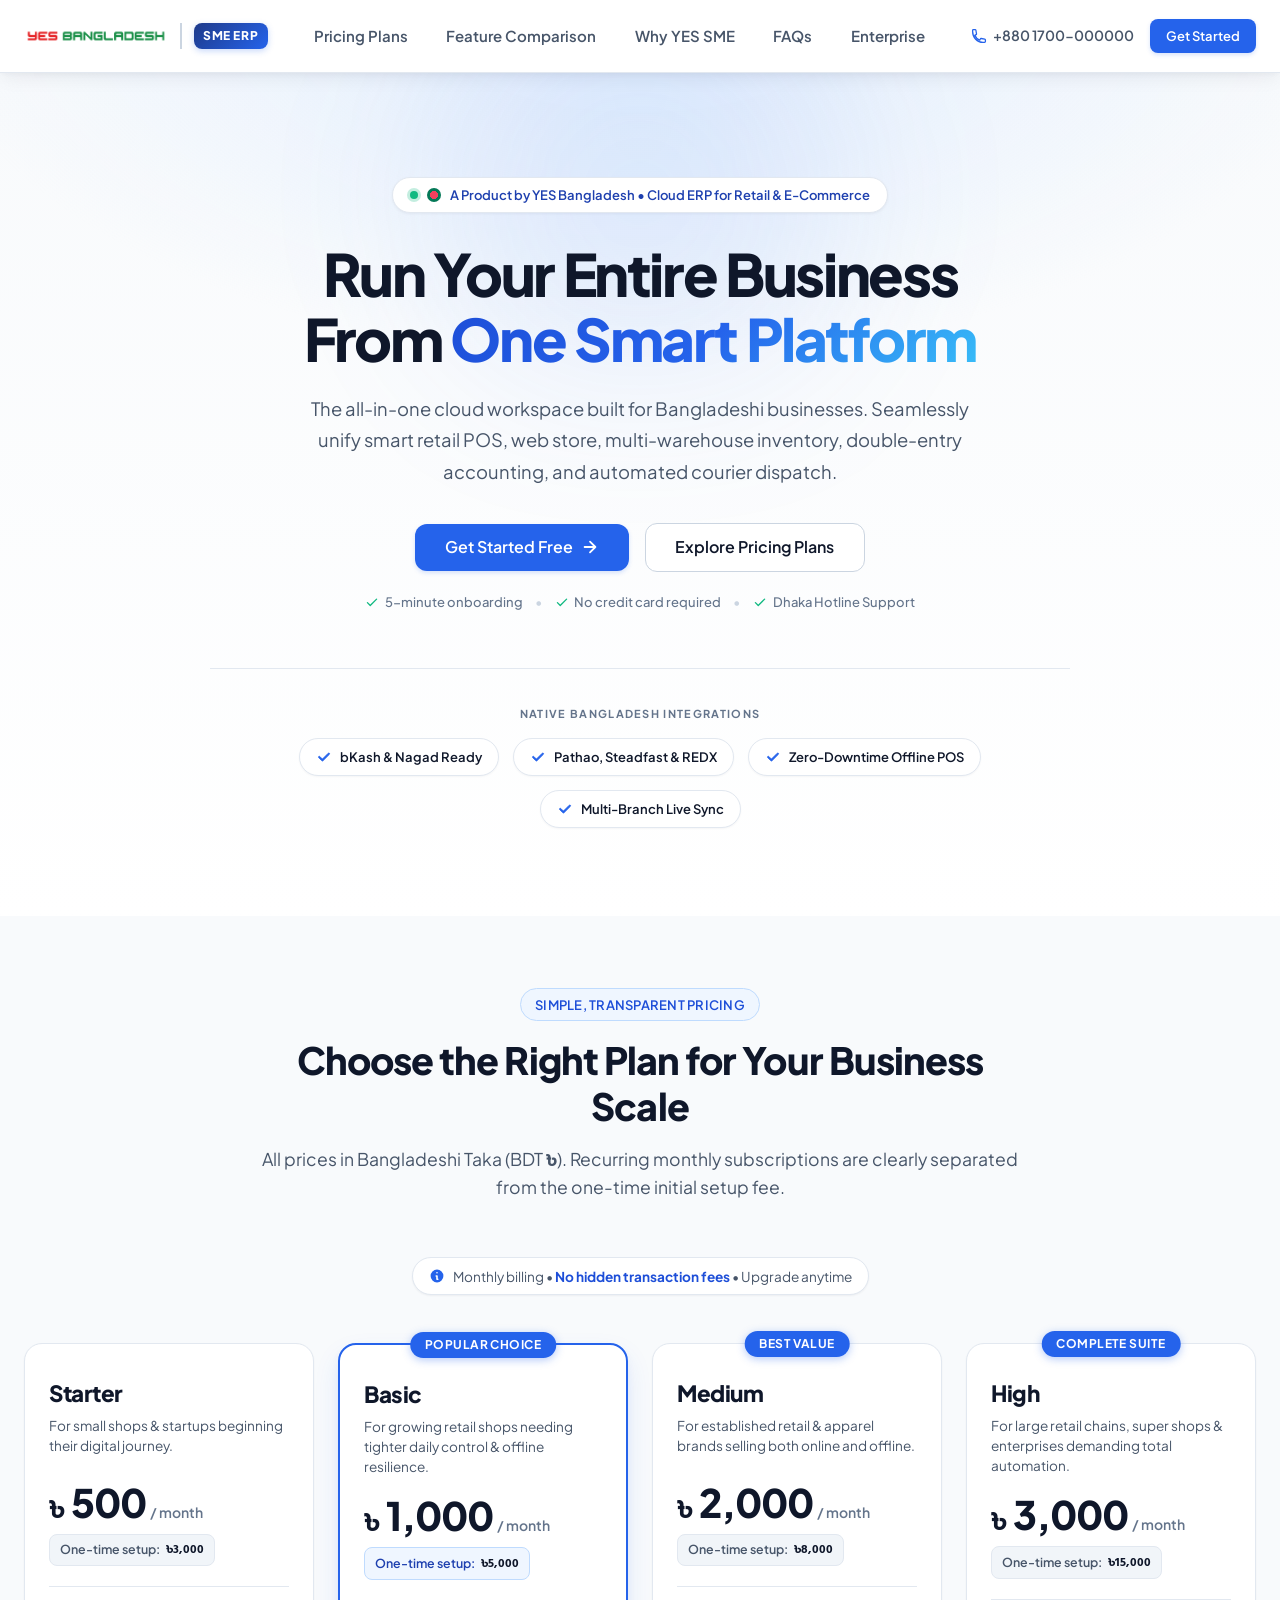
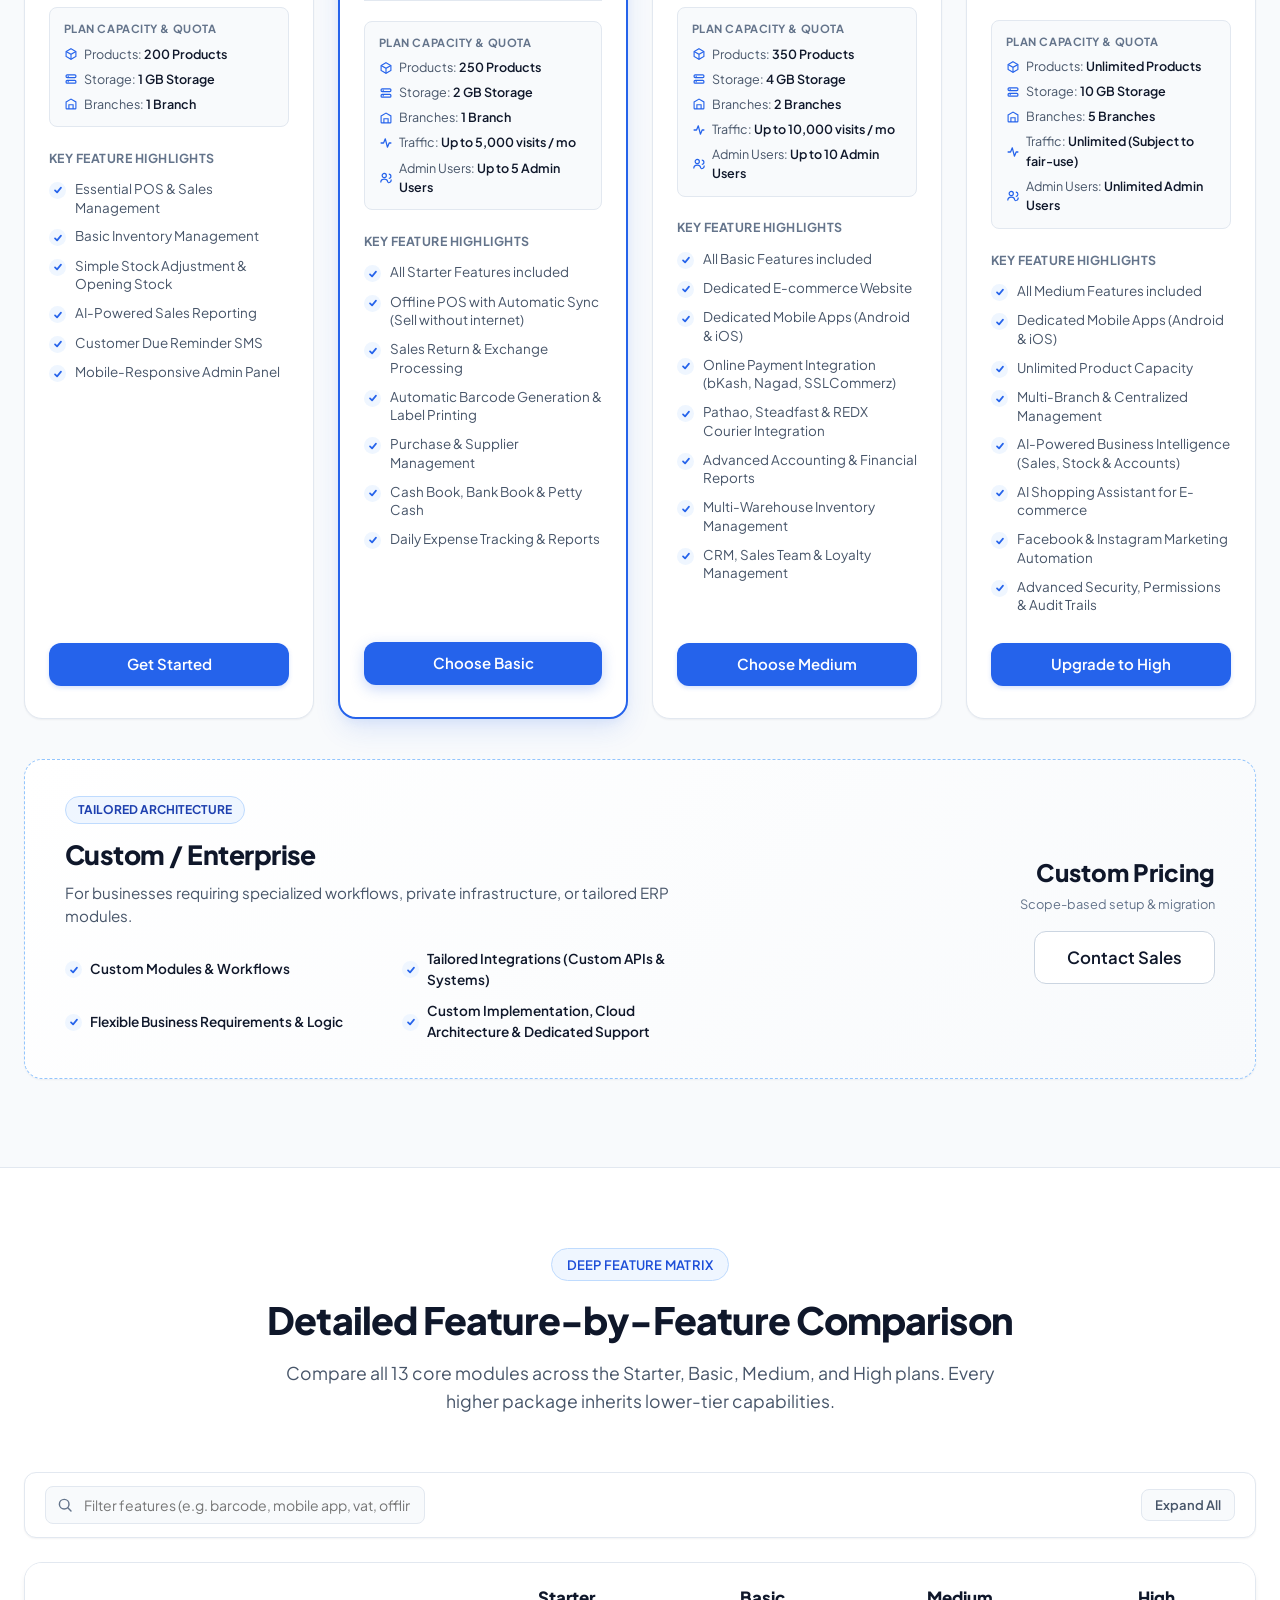
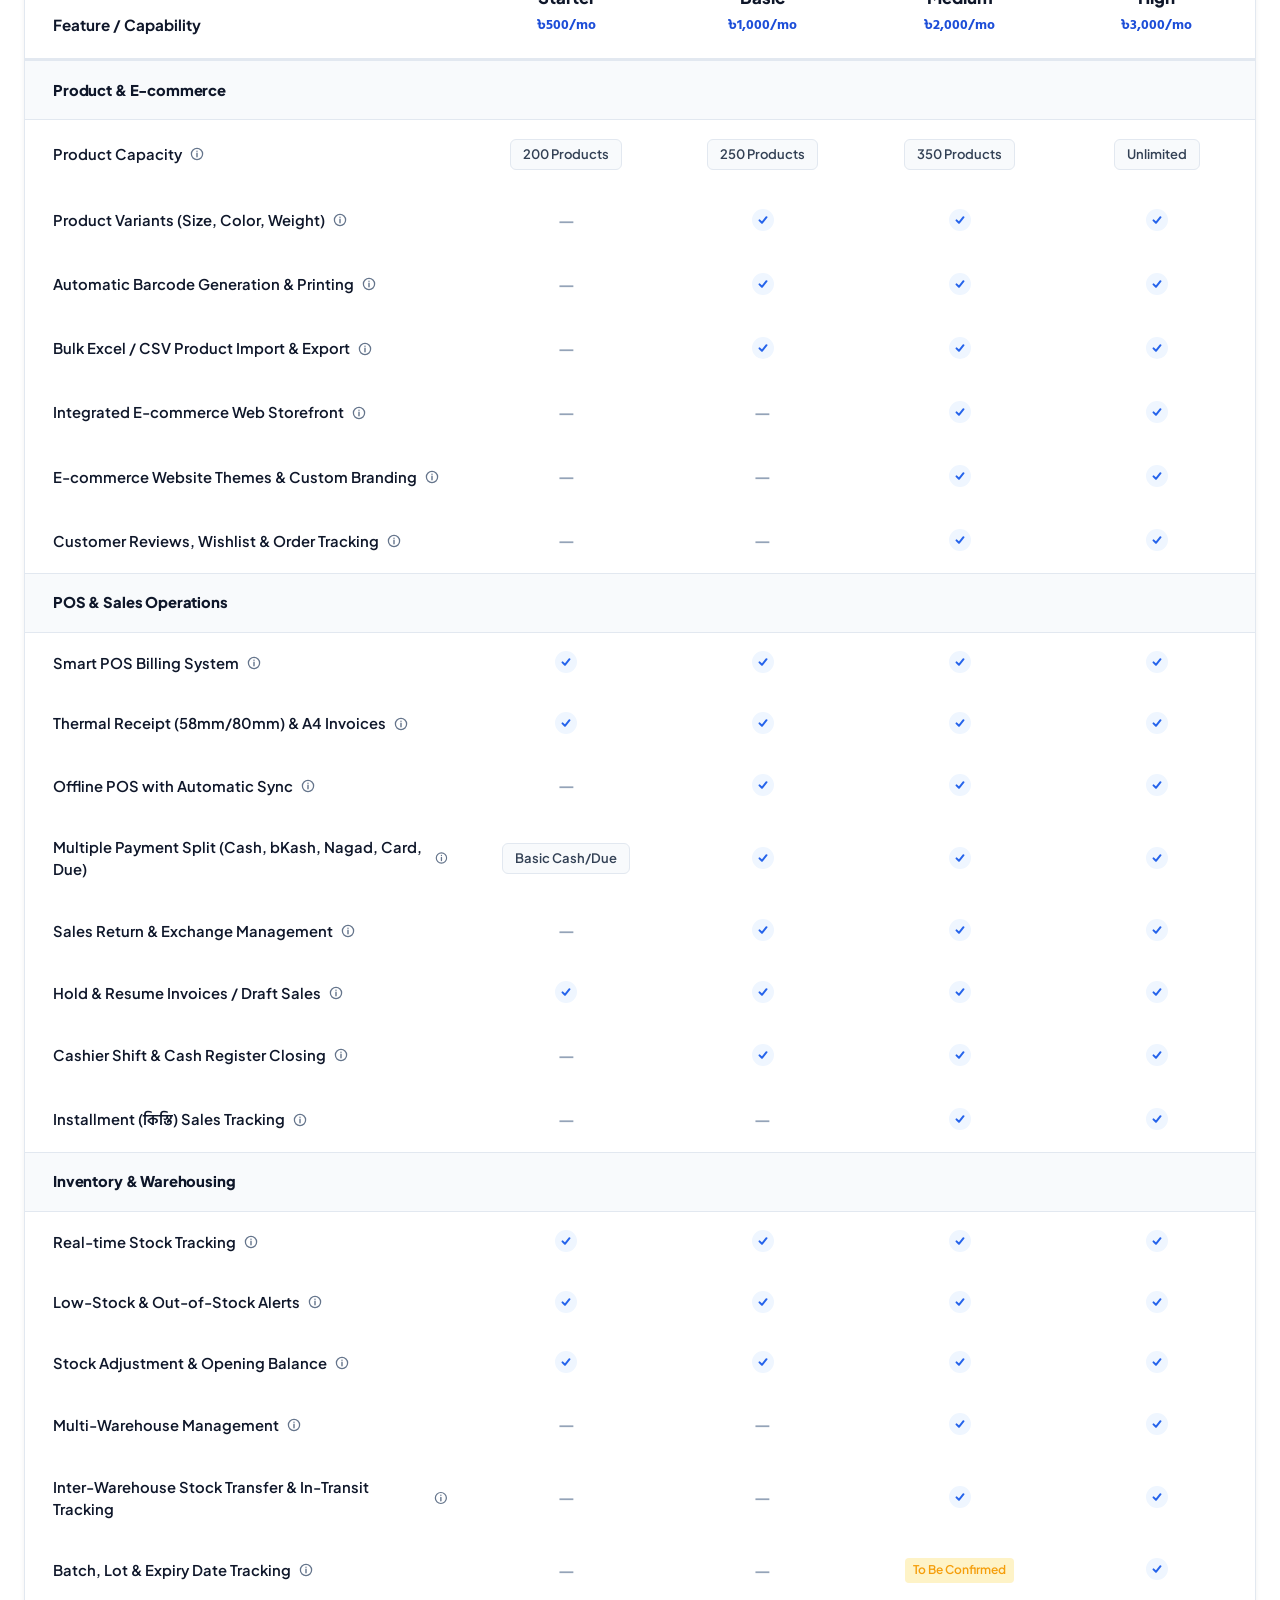
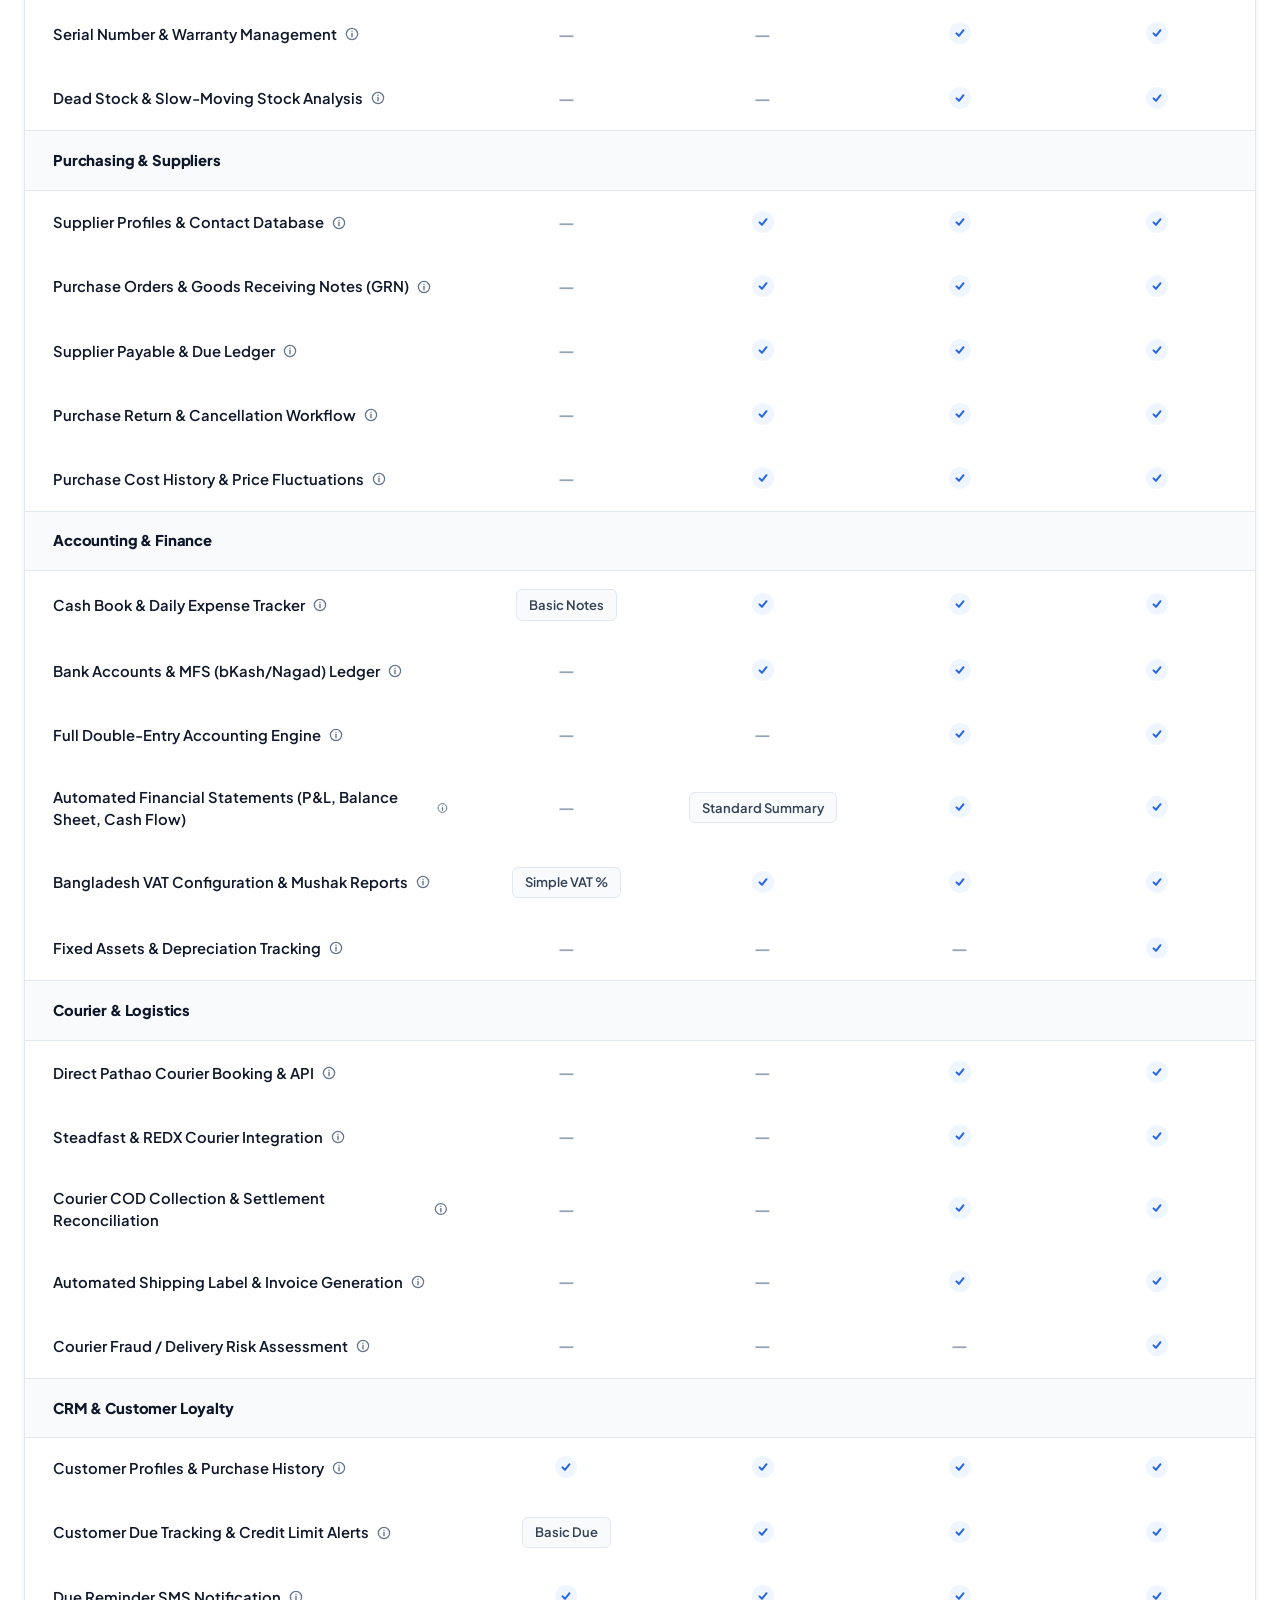
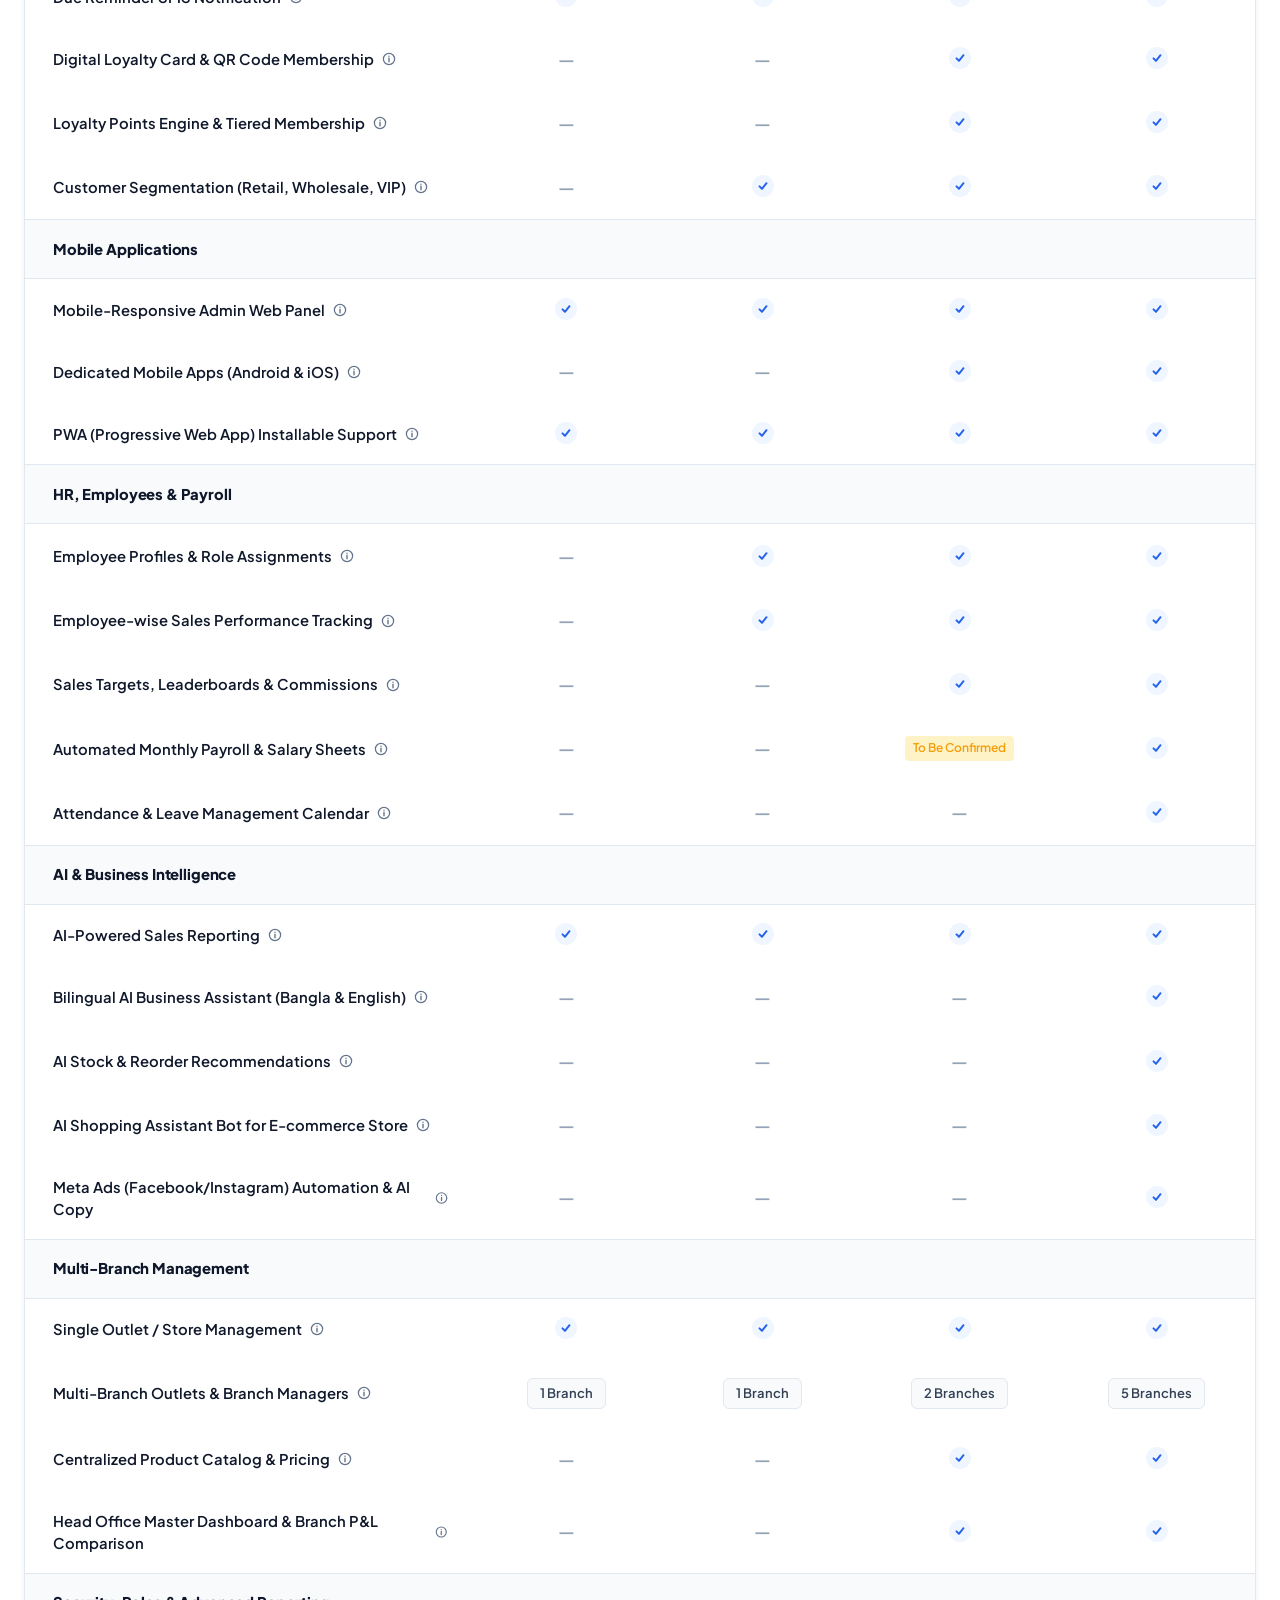
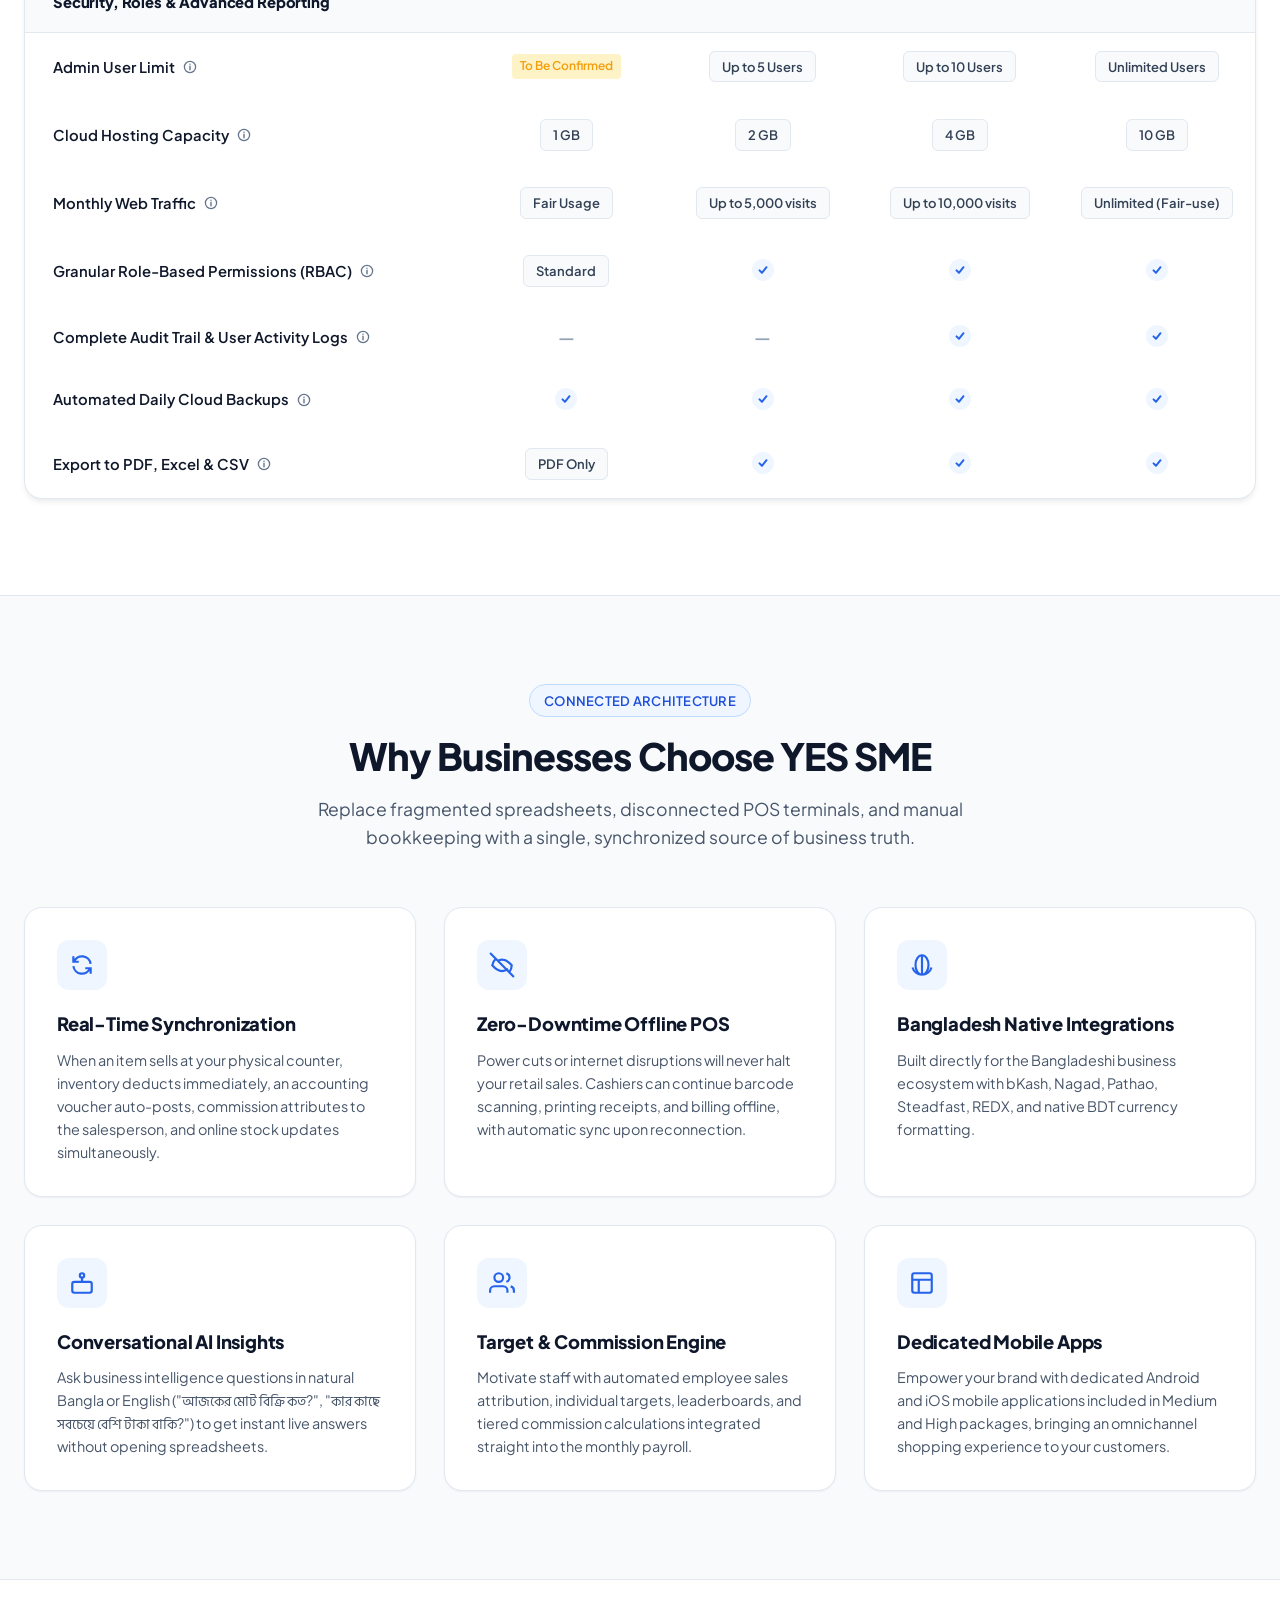
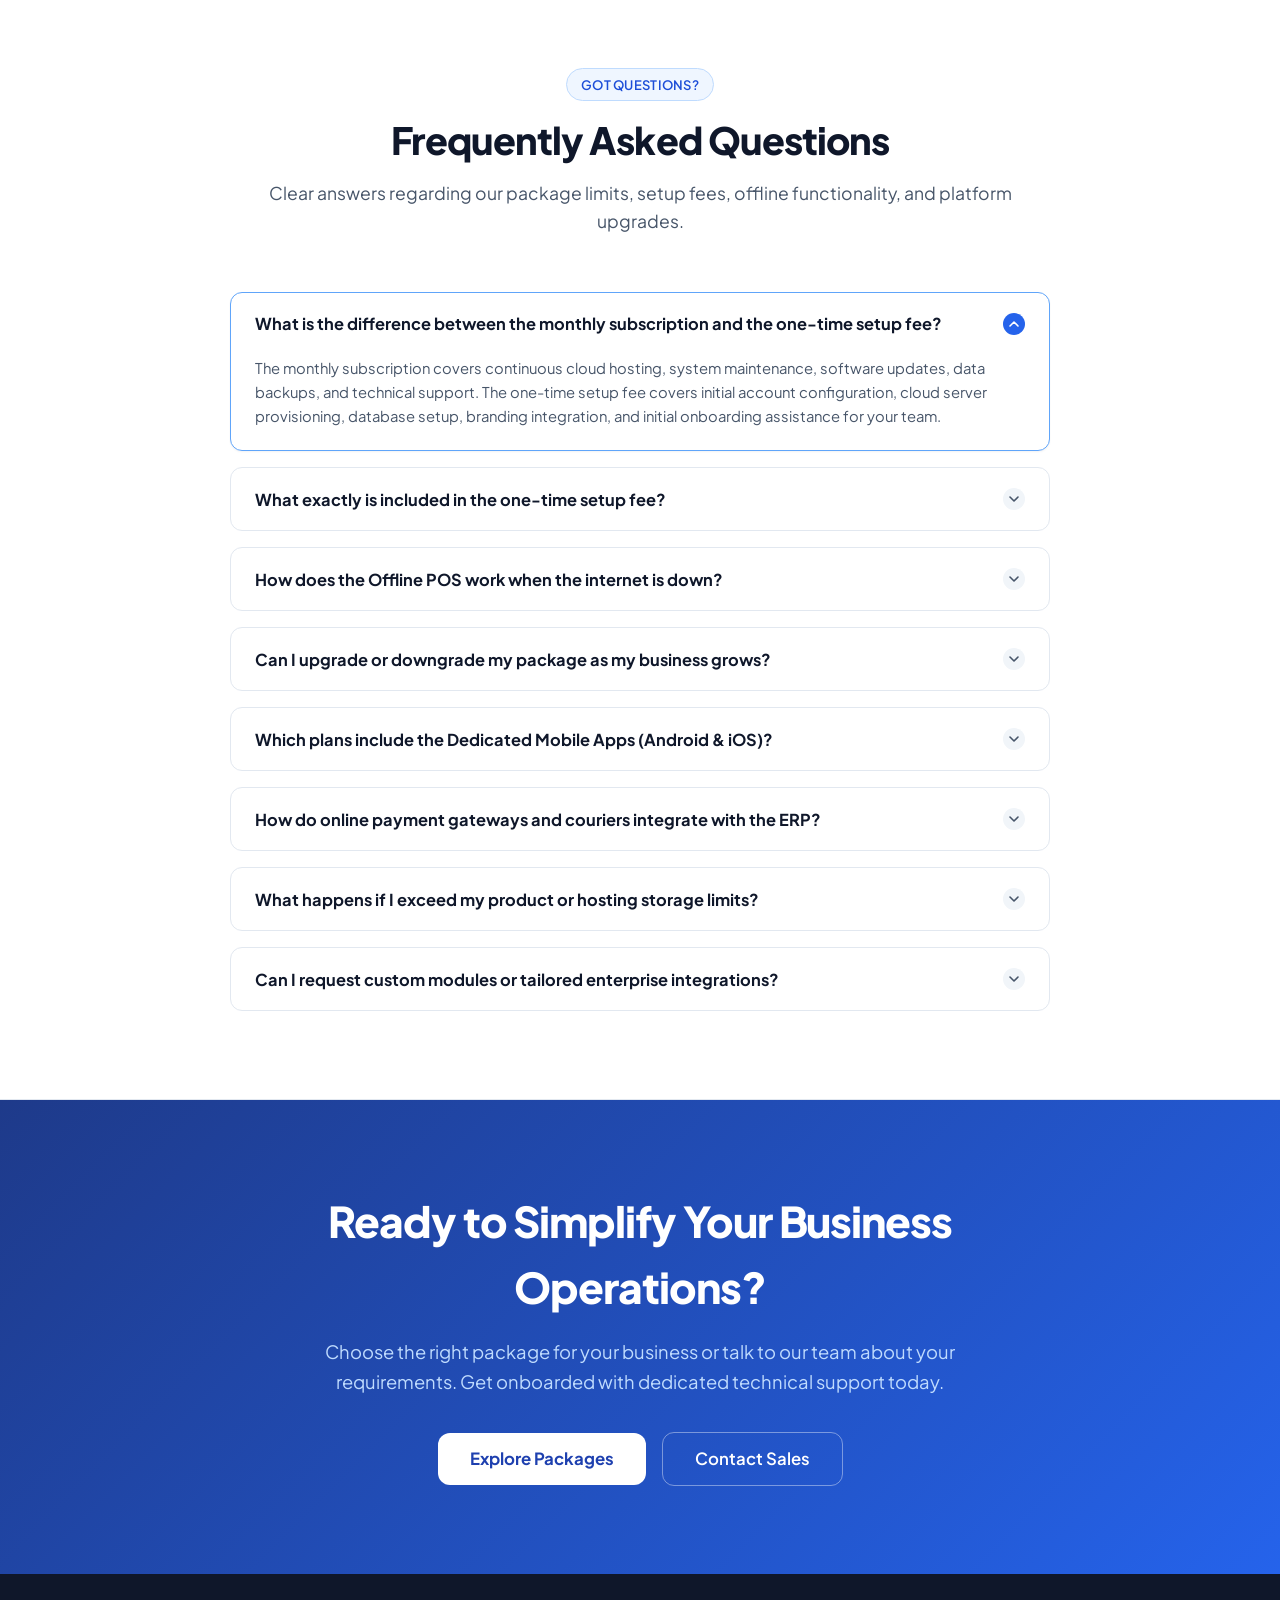
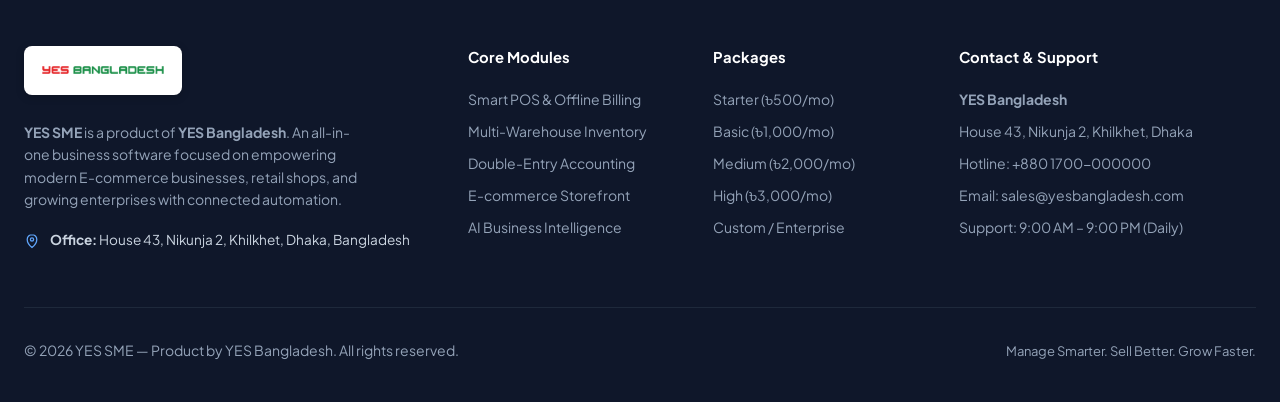
==== index.html @ 076dc96b "Redesign hero section to minimalist centered layout, fix Taka sign typography, and refine responsive" ====
<!DOCTYPE html>
<html lang="en">
<head>
  <meta charset="UTF-8">
  <meta name="viewport" content="width=device-width, initial-scale=1.0">
  <title>YES SME - ERP & E-Commerce SaaS Pricing & Packages | Bangladesh</title>
  <meta name="description" content="All-in-one ERP, POS, Accounting, Inventory, and E-commerce platform built for Bangladeshi businesses. Explore transparent packages from ৳500/month.">
  <meta name="keywords" content="ERP Bangladesh, POS Software Bangladesh, E-commerce ERP, Inventory Software Dhaka, Accounting Software BDT, bKash POS">
  
  <!-- Google Fonts: Plus Jakarta Sans & Hind Siliguri (Bengali & Latin typography) -->
  <link rel="preconnect" href="https://fonts.googleapis.com">
  <link rel="preconnect" href="https://fonts.gstatic.com" crossorigin>
  <link href="https://fonts.googleapis.com/css2?family=Hind+Siliguri:wght@400;500;600;700&family=Plus+Jakarta+Sans:wght@400;500;600;700;800&display=swap" rel="stylesheet">
  
  <!-- Stylesheet -->
  <link rel="stylesheet" href="css/style.css">
</head>
<body>

  <!-- ========================================================================
       TOP NAVIGATION BAR
       ======================================================================== -->
  <header class="site-nav" id="siteHeader">
    <div class="container nav-inner">
      <a href="#hero" class="brand-logo" aria-label="YES Bangladesh - YES SME">
        <img src="yes-bd-logo-scaled.png" alt="YES Bangladesh Logo" class="brand-img-logo">
        <span class="brand-divider"></span>
        <span class="brand-product-badge">SME ERP</span>
      </a>

      <nav aria-label="Main Navigation">
        <ul class="nav-links" id="siteNavLinks">
          <li><a href="#pricing">Pricing Plans</a></li>
          <li><a href="#comparison">Feature Comparison</a></li>
          <li><a href="#why-us">Why YES SME</a></li>
          <li><a href="#faq">FAQs</a></li>
          <li><a href="#contact" class="open-plan-modal" data-plan-id="custom">Enterprise</a></li>
        </ul>
      </nav>

      <div class="nav-cta-wrap">
        <div class="nav-phone" title="Hotline support">
          <svg viewBox="0 0 20 20" fill="none" stroke="currentColor" width="16" height="16">
            <path d="M2 3a1 1 0 011-1h2.153a1 1 0 01.986.836l.74 4.435a1 1 0 01-.54 1.06l-1.548.773a11.037 11.037 0 006.105 6.105l.774-1.548a1 1 0 011.059-.54l4.435.74a1 1 0 01.836.986V17a1 1 0 01-1 1h-2C7.82 18 2 12.18 2 4V3z" stroke-width="1.6"/>
          </svg>
          <span>+880 1700-000000</span>
        </div>
        <button type="button" class="btn btn-sm btn-primary open-plan-modal" data-plan-id="basic">
          Get Started
        </button>
        <button type="button" class="mobile-toggle" id="mobileNavToggle" aria-label="Toggle mobile menu" aria-expanded="false">
          ☰
        </button>
      </div>
    </div>
  </header>

  <main>
    <!-- ======================================================================
         SECTION A: HERO SECTION
         ====================================================================== -->
    <section class="hero-section" id="hero">
      <div class="hero-ambient-glow"></div>
      <div class="container hero-container">
        <div class="hero-content">
          <!-- Sleek Top Pill Badge -->
          <div class="hero-badge">
            <span class="badge-live-dot"></span>
            <span class="flag-bd"></span>
            <span>A Product by YES Bangladesh • Cloud ERP for Retail & E-Commerce</span>
          </div>

          <!-- Bold, Pristine Centered Headline -->
          <h1 class="hero-title">
            Run Your Entire Business <br class="hero-br">
            From <span class="highlight-gradient">One Smart Platform</span>
          </h1>

          <!-- Clean 2-Line Subtitle -->
          <p class="hero-desc">
            The all-in-one cloud workspace built for Bangladeshi businesses. Seamlessly unify smart retail POS, web store, multi-warehouse inventory, double-entry accounting, and automated courier dispatch.
          </p>

          <!-- Pristine CTA Buttons -->
          <div class="hero-actions">
            <button type="button" class="btn btn-lg btn-primary open-plan-modal" data-plan-id="basic">
              <span>Get Started Free</span>
              <svg viewBox="0 0 20 20" fill="none" stroke="currentColor" width="18" height="18">
                <path d="M4 10h12m-6-6l6 6-6 6" stroke-width="2" stroke-linecap="round" stroke-linejoin="round"/>
              </svg>
            </button>
            <a href="#pricing" class="btn btn-lg btn-secondary">
              Explore Pricing Plans
            </a>
          </div>

          <!-- Subtle Trust Assurance Line -->
          <div class="hero-micro-trust">
            <span class="micro-item">
              <svg viewBox="0 0 16 16" fill="currentColor" width="14" height="14"><path d="M13.78 4.22a.75.75 0 010 1.06l-7.25 7.25a.75.75 0 01-1.06 0L2.22 9.28a.75.75 0 011.06-1.06L6 10.94l6.72-6.72a.75.75 0 011.06 0z"/></svg>
              5-minute onboarding
            </span>
            <span class="micro-divider">•</span>
            <span class="micro-item">
              <svg viewBox="0 0 16 16" fill="currentColor" width="14" height="14"><path d="M13.78 4.22a.75.75 0 010 1.06l-7.25 7.25a.75.75 0 01-1.06 0L2.22 9.28a.75.75 0 011.06-1.06L6 10.94l6.72-6.72a.75.75 0 011.06 0z"/></svg>
              No credit card required
            </span>
            <span class="micro-divider">•</span>
            <span class="micro-item">
              <svg viewBox="0 0 16 16" fill="currentColor" width="14" height="14"><path d="M13.78 4.22a.75.75 0 010 1.06l-7.25 7.25a.75.75 0 01-1.06 0L2.22 9.28a.75.75 0 011.06-1.06L6 10.94l6.72-6.72a.75.75 0 011.06 0z"/></svg>
              Dhaka Hotline Support
            </span>
          </div>

          <!-- Ultra-Clean, Pristine Horizontal Integration Bar -->
          <div class="hero-integrations-bar">
            <span class="integrations-label">NATIVE BANGLADESH INTEGRATIONS</span>
            <div class="integrations-pills">
              <div class="integration-pill">
                <svg viewBox="0 0 20 20" fill="none" stroke="currentColor" width="16" height="16">
                  <path d="M16.7 5.3a1 1 0 010 1.4l-8 8a1 1 0 01-1.4 0l-4-4a1 1 0 011.4-1.4L8 12.6l7.3-7.3a1 1 0 011.4 0z" fill="currentColor"/>
                </svg>
                <span>bKash & Nagad Ready</span>
              </div>

              <div class="integration-pill">
                <svg viewBox="0 0 20 20" fill="none" stroke="currentColor" width="16" height="16">
                  <path d="M16.7 5.3a1 1 0 010 1.4l-8 8a1 1 0 01-1.4 0l-4-4a1 1 0 011.4-1.4L8 12.6l7.3-7.3a1 1 0 011.4 0z" fill="currentColor"/>
                </svg>
                <span>Pathao, Steadfast & REDX</span>
              </div>

              <div class="integration-pill">
                <svg viewBox="0 0 20 20" fill="none" stroke="currentColor" width="16" height="16">
                  <path d="M16.7 5.3a1 1 0 010 1.4l-8 8a1 1 0 01-1.4 0l-4-4a1 1 0 011.4-1.4L8 12.6l7.3-7.3a1 1 0 011.4 0z" fill="currentColor"/>
                </svg>
                <span>Zero-Downtime Offline POS</span>
              </div>

              <div class="integration-pill">
                <svg viewBox="0 0 20 20" fill="none" stroke="currentColor" width="16" height="16">
                  <path d="M16.7 5.3a1 1 0 010 1.4l-8 8a1 1 0 01-1.4 0l-4-4a1 1 0 011.4-1.4L8 12.6l7.3-7.3a1 1 0 011.4 0z" fill="currentColor"/>
                </svg>
                <span>Multi-Branch Live Sync</span>
              </div>
            </div>
          </div>
        </div>
      </div>
    </section>

    <!-- ======================================================================
         SECTION B: PRICING SECTION (4 Standard Packages + 5th Enterprise)
         ====================================================================== -->
    <section class="section pricing-section" id="pricing">
      <div class="container">
        <div class="section-header">
          <div class="section-badge">Simple, Transparent Pricing</div>
          <h2 class="section-title">Choose the Right Plan for Your Business Scale</h2>
          <p class="section-subtitle">
            All prices in Bangladeshi Taka (BDT <span class="taka-sign">৳</span>). Recurring monthly subscriptions are clearly separated from the one-time initial setup fee.
          </p>
        </div>

        <div class="pricing-controls">
          <div class="pricing-banner-note">
            <svg viewBox="0 0 20 20" fill="currentColor" width="16" height="16" style="color: var(--primary-600)">
              <path fill-rule="evenodd" d="M18 10a8 8 0 11-16 0 8 8 0 0116 0zm-7-4a1 1 0 11-2 0 1 1 0 012 0zM9 9a1 1 0 000 2v3a1 1 0 001 1h1a1 1 0 100-2v-3a1 1 0 00-1-1H9z" clip-rule="evenodd"/>
            </svg>
            <span>Monthly billing • <strong>No hidden transaction fees</strong> • Upgrade anytime</span>
          </div>
        </div>

        <!-- 4-Column Grid for Standard Packages -->
        <div class="pricing-grid" id="pricingCardsGrid">
          <!-- Dynamically populated from PRICING_DATA.packages -->
        </div>

        <!-- Package 5: Custom / Enterprise Showcase (5th Package) -->
        <div id="enterpriseShowcase">
          <!-- Dynamically populated from PRICING_DATA.customEnterprise -->
        </div>
      </div>
    </section>

    <!-- ======================================================================
         SECTION C: DETAILED FEATURE COMPARISON TABLE (Exactly 4 Plans)
         ====================================================================== -->
    <section class="section section-alt comparison-section" id="comparison">
      <div class="container">
        <div class="section-header">
          <div class="section-badge">Deep Feature Matrix</div>
          <h2 class="section-title">Detailed Feature-by-Feature Comparison</h2>
          <p class="section-subtitle">
            Compare all 13 core modules across the Starter, Basic, Medium, and High plans. Every higher package inherits lower-tier capabilities.
          </p>
        </div>

        <!-- Toolbar: Search & View Options -->
        <div class="comparison-toolbar">
          <div class="comparison-search">
            <svg viewBox="0 0 20 20" fill="none" stroke="currentColor">
              <circle cx="9" cy="9" r="6" stroke-width="1.8"/>
              <path d="M13.5 13.5L17.5 17.5" stroke-width="1.8" stroke-linecap="round"/>
            </svg>
            <input type="text" id="tableSearchInput" placeholder="Filter features (e.g. barcode, mobile app, vat, offline)..." aria-label="Search features">
          </div>

          <div class="comparison-actions">
            <span id="searchResultCount" style="display: none; font-size: 0.8125rem; font-weight: 600; color: var(--primary-700);"></span>
            <button type="button" class="toolbar-btn" id="toggleAllCategoriesBtn">
              Expand All
            </button>
          </div>
        </div>

        <!-- Mobile Horizontal Scroll Hint -->
        <div class="mobile-scroll-hint">
          <svg viewBox="0 0 20 20" fill="none" stroke="currentColor" width="16" height="16">
            <path d="M7 16l-4-4m0 0l4-4m-4 4h14m-4-8l4 4m0 0l-4 4" stroke-width="1.8" stroke-linecap="round" stroke-linejoin="round"/>
          </svg>
          <span>Swipe horizontally to compare all 4 plans</span>
        </div>

        <!-- Comparison Table -->
        <div class="table-wrapper">
          <div class="table-scroll">
            <table class="comparison-table" id="comparisonTable">
              <thead>
                <tr>
                  <th class="col-feature">Feature / Capability</th>
                  
                  <th class="col-plan">
                    <div class="th-plan-wrap">
                      <span class="th-plan-name">Starter</span>
                      <span class="th-plan-price">৳500/mo</span>
                    </div>
                  </th>

                  <th class="col-plan">
                    <div class="th-plan-wrap">
                      <span class="th-plan-name">Basic</span>
                      <span class="th-plan-price">৳1,000/mo</span>
                    </div>
                  </th>

                  <th class="col-plan">
                    <div class="th-plan-wrap">
                      <span class="th-plan-name">Medium</span>
                      <span class="th-plan-price">৳2,000/mo</span>
                    </div>
                  </th>

                  <th class="col-plan">
                    <div class="th-plan-wrap">
                      <span class="th-plan-name">High</span>
                      <span class="th-plan-price">৳3,000/mo</span>
                    </div>
                  </th>
                </tr>
              </thead>
              <tbody id="comparisonTableBody">
                <!-- Dynamically populated from PRICING_DATA.comparisonCategories -->
              </tbody>
            </table>
          </div>
        </div>
      </div>
    </section>

    <!-- ======================================================================
         SECTION D: WHY CHOOSE OUR ERP?
         ====================================================================== -->
    <section class="section" id="why-us">
      <div class="container">
        <div class="section-header">
          <div class="section-badge">Connected Architecture</div>
          <h2 class="section-title">Why Businesses Choose YES SME</h2>
          <p class="section-subtitle">
            Replace fragmented spreadsheets, disconnected POS terminals, and manual bookkeeping with a single, synchronized source of business truth.
          </p>
        </div>

        <div class="why-grid">
          <!-- Card 1 -->
          <div class="why-card">
            <div class="why-icon-box">
              <svg viewBox="0 0 24 24" fill="none" stroke="currentColor" stroke-width="2">
                <path d="M4 4v5h.582m15.356 2A8.001 8.001 0 004.582 9m0 0H9m11 11v-5h-.581m0 0a8.003 8.003 0 01-15.357-2m15.357 2H15"/>
              </svg>
            </div>
            <h3 class="why-card-title">Real-Time Synchronization</h3>
            <p class="why-card-desc">
              When an item sells at your physical counter, inventory deducts immediately, an accounting voucher auto-posts, commission attributes to the salesperson, and online stock updates simultaneously.
            </p>
          </div>

          <!-- Card 2 -->
          <div class="why-card">
            <div class="why-icon-box">
              <svg viewBox="0 0 24 24" fill="none" stroke="currentColor" stroke-width="2">
                <path d="M1 1l22 22m-4.3-4.3A10.97 10.97 0 0021 12.3c-.6-.7-5-5.3-9-5.3-1.6 0-3.1.6-4.4 1.4M6.2 6.2A10.97 10.97 0 003 12.3c.6.7 5 5.3 9 5.3 2.1 0 4-.8 5.6-2"/>
              </svg>
            </div>
            <h3 class="why-card-title">Zero-Downtime Offline POS</h3>
            <p class="why-card-desc">
              Power cuts or internet disruptions will never halt your retail sales. Cashiers can continue barcode scanning, printing receipts, and billing offline, with automatic sync upon reconnection.
            </p>
          </div>

          <!-- Card 3 -->
          <div class="why-card">
            <div class="why-icon-box">
              <svg viewBox="0 0 24 24" fill="none" stroke="currentColor" stroke-width="2">
                <path d="M12 21a9.004 9.004 0 008.716-6.747M12 21a9.004 9.004 0 01-8.716-6.747M12 21V3m0 18c-3.5 0-6-4-6-9s2.5-9 6-9m0 18c3.5 0 6-4 6-9s-2.5-9-6-9"/>
              </svg>
            </div>
            <h3 class="why-card-title">Bangladesh Native Integrations</h3>
            <p class="why-card-desc">
              Built directly for the Bangladeshi business ecosystem with bKash, Nagad, Pathao, Steadfast, REDX, and native BDT currency formatting.
            </p>
          </div>

          <!-- Card 4 -->
          <div class="why-card">
            <div class="why-icon-box">
              <svg viewBox="0 0 24 24" fill="none" stroke="currentColor" stroke-width="2">
                <rect x="3" y="11" width="18" height="10" rx="2"/>
                <circle cx="12" cy="5" r="2"/>
                <path d="M12 7v4M8 15h.01M16 15h.01"/>
              </svg>
            </div>
            <h3 class="why-card-title">Conversational AI Insights</h3>
            <p class="why-card-desc">
              Ask business intelligence questions in natural Bangla or English ("আজকের মোট বিক্রি কত?", "কার কাছে সবচেয়ে বেশি টাকা বাকি?") to get instant live answers without opening spreadsheets.
            </p>
          </div>

          <!-- Card 5 -->
          <div class="why-card">
            <div class="why-icon-box">
              <svg viewBox="0 0 24 24" fill="none" stroke="currentColor" stroke-width="2">
                <path d="M17 21v-2a4 4 0 00-4-4H5a4 4 0 00-4 4v2"/>
                <circle cx="9" cy="7" r="4"/>
                <path d="M23 21v-2a4 4 0 00-3-3.87m-4-12a4 4 0 010 7.75"/>
              </svg>
            </div>
            <h3 class="why-card-title">Target & Commission Engine</h3>
            <p class="why-card-desc">
              Motivate staff with automated employee sales attribution, individual targets, leaderboards, and tiered commission calculations integrated straight into the monthly payroll.
            </p>
          </div>

          <!-- Card 6 -->
          <div class="why-card">
            <div class="why-icon-box">
              <svg viewBox="0 0 24 24" fill="none" stroke="currentColor" stroke-width="2">
                <rect x="3" y="3" width="18" height="18" rx="2" stroke-width="2"/>
                <path d="M3 9h18M9 21V9"/>
              </svg>
            </div>
            <h3 class="why-card-title">Dedicated Mobile Apps</h3>
            <p class="why-card-desc">
              Empower your brand with dedicated Android and iOS mobile applications included in Medium and High packages, bringing an omnichannel shopping experience to your customers.
            </p>
          </div>
        </div>
      </div>
    </section>

    <!-- ======================================================================
         SECTION E: FREQUENTLY ASKED QUESTIONS
         ====================================================================== -->
    <section class="section section-alt" id="faq">
      <div class="container">
        <div class="section-header">
          <div class="section-badge">Got Questions?</div>
          <h2 class="section-title">Frequently Asked Questions</h2>
          <p class="section-subtitle">
            Clear answers regarding our package limits, setup fees, offline functionality, and platform upgrades.
          </p>
        </div>

        <div class="faq-wrap" id="faqContainer">
          <!-- Dynamically populated from PRICING_DATA.faqs -->
        </div>
      </div>
    </section>

    <!-- ======================================================================
         SECTION F: FINAL CTA SECTION
         ====================================================================== -->
    <section class="final-cta-section" id="contact">
      <div class="container final-cta-inner">
        <h2 class="final-cta-title">Ready to Simplify Your Business Operations?</h2>
        <p class="final-cta-subtitle">
          Choose the right package for your business or talk to our team about your requirements. Get onboarded with dedicated technical support today.
        </p>

        <div class="final-cta-actions">
          <a href="#pricing" class="btn btn-lg btn-white">
            Explore Packages
          </a>
          <button type="button" class="btn btn-lg btn-ghost-white open-plan-modal" data-plan-id="custom">
            Contact Sales
          </button>
        </div>
      </div>
    </section>
  </main>

  <!-- ========================================================================
       FOOTER
       ======================================================================== -->
  <footer class="site-footer">
    <div class="container">
      <div class="footer-top">
        <div class="footer-brand">
          <div class="footer-logo-wrap">
            <img src="yes-bd-logo-scaled.png" alt="YES Bangladesh" class="footer-logo-img">
          </div>
          <p>
            <strong>YES SME</strong> is a product of <strong>YES Bangladesh</strong>. An all-in-one business software focused on empowering modern E-commerce businesses, retail shops, and growing enterprises with connected automation.
          </p>
          <div class="footer-address-box">
            <div class="footer-address-item">
              <svg viewBox="0 0 20 20" fill="none" stroke="currentColor" width="16" height="16">
                <path d="M10 2C6.686 2 4 4.686 4 8c0 5.25 6 10 6 10s6-4.75 6-10c0-3.314-2.686-6-6-6zm0 8a2 2 0 110-4 2 2 0 010 4z" stroke-width="1.6"/>
              </svg>
              <span><strong>Office:</strong> House 43, Nikunja 2, Khilkhet, Dhaka, Bangladesh</span>
            </div>
          </div>
        </div>

        <div class="footer-col">
          <h5>Core Modules</h5>
          <ul class="footer-links">
            <li><a href="#pricing">Smart POS & Offline Billing</a></li>
            <li><a href="#comparison">Multi-Warehouse Inventory</a></li>
            <li><a href="#comparison">Double-Entry Accounting</a></li>
            <li><a href="#comparison">E-commerce Storefront</a></li>
            <li><a href="#comparison">AI Business Intelligence</a></li>
          </ul>
        </div>

        <div class="footer-col">
          <h5>Packages</h5>
          <ul class="footer-links">
            <li><a href="#card-starter">Starter (৳500/mo)</a></li>
            <li><a href="#card-basic">Basic (৳1,000/mo)</a></li>
            <li><a href="#card-medium">Medium (৳2,000/mo)</a></li>
            <li><a href="#card-high">High (৳3,000/mo)</a></li>
            <li><a href="#contact" class="open-plan-modal" data-plan-id="custom">Custom / Enterprise</a></li>
          </ul>
        </div>

        <div class="footer-col">
          <h5>Contact & Support</h5>
          <ul class="footer-links">
            <li><strong>YES Bangladesh</strong></li>
            <li>House 43, Nikunja 2, Khilkhet, Dhaka</li>
            <li>Hotline: +880 1700-000000</li>
            <li>Email: sales@yesbangladesh.com</li>
            <li>Support: 9:00 AM – 9:00 PM (Daily)</li>
          </ul>
        </div>
      </div>

      <div class="footer-bottom">
        <div>
          © 2026 YES SME — Product by YES Bangladesh. All rights reserved.
        </div>
        <div style="font-size: 0.8125rem;">
          Manage Smarter. Sell Better. Grow Faster.
        </div>
      </div>
    </div>
  </footer>

  <!-- ========================================================================
       INTERACTIVE MODAL: GET STARTED / CONTACT SALES
       ======================================================================== -->
  <div class="modal-backdrop" id="contactModal" role="dialog" aria-modal="true" aria-labelledby="modalTitle">
    <div class="modal-window">
      <div class="modal-header">
        <h3 class="modal-title" id="modalTitle">Start with YES SME</h3>
        <button type="button" class="modal-close-btn" id="modalCloseBtn" aria-label="Close dialog">✕</button>
      </div>

      <div class="modal-body">
        <form id="contactLeadForm">
          <div class="form-group">
            <label for="modalFullName" class="form-label">Full Name *</label>
            <input type="text" id="modalFullName" class="form-control" placeholder="e.g. Tanvir Ahmed" required>
          </div>

          <div class="form-group">
            <label for="modalPhone" class="form-label">Mobile Number *</label>
            <div class="phone-input-wrap">
              <span class="phone-prefix">+880</span>
              <input type="tel" id="modalPhone" class="form-control" placeholder="1712345678" pattern="[0-9]{10}" title="Enter a valid 10-digit mobile number" required>
            </div>
          </div>

          <div class="form-group">
            <label for="modalBusinessName" class="form-label">Business / Shop Name *</label>
            <input type="text" id="modalBusinessName" class="form-control" placeholder="e.g. Apex Lifestyle / Dhaka Mart" required>
          </div>

          <div class="form-group">
            <label for="modalPlanSelect" class="form-label">Interested Package *</label>
            <select id="modalPlanSelect" class="form-control" required>
              <!-- Populated dynamically -->
            </select>
          </div>

          <div class="form-group">
            <label for="modalMessage" class="form-label">Specific Needs / Requirements (Optional)</label>
            <textarea id="modalMessage" rows="3" class="form-control" placeholder="Tell us about your outlets, product volume, or custom integrations..."></textarea>
          </div>

          <button type="submit" class="btn btn-primary btn-block">
            Submit & Book Consultation
          </button>
        </form>

        <div class="modal-feedback" id="modalFeedback"></div>
      </div>
    </div>
  </div>

  <!-- Scripts -->
  <script src="js/pricing-data.js"></script>
  <script src="js/app.js"></script>
</body>
</html>
---- css/style.css ----
/* ==========================================================================
   YES SME - ERP & E-COMMERCE SAAS LANDING PAGE DESIGN SYSTEM
   Modern, Clean, Accessible SaaS Design with Light Theme & Blue Accents
   ========================================================================== */

:root {
  /* Brand Color Tokens */
  --primary-50: #eff6ff;
  --primary-100: #dbeafe;
  --primary-200: #bfdbfe;
  --primary-300: #93c5fd;
  --primary-400: #60a5fa;
  --primary-500: #3b82f6;
  --primary-600: #2563eb;
  --primary-700: #1d4ed8;
  --primary-800: #1e40af;
  --primary-900: #1e3a8a;

  /* Neutral Surface & Text Tokens */
  --bg-page: #f8fafc;
  --bg-card: #ffffff;
  --bg-card-alt: #f1f5f9;
  --bg-subtle: #f8fafc;
  
  --text-main: #0f172a;
  --text-muted: #475569;
  --text-subtle: #64748b;
  --text-inverse: #ffffff;

  --border-light: #e2e8f0;
  --border-medium: #cbd5e1;
  --border-focus: #2563eb;

  /* Accent & Functional */
  --accent-badge-bg: #eff6ff;
  --accent-badge-text: #1d4ed8;
  --accent-badge-border: #bfdbfe;

  --badge-popular-bg: #2563eb;
  --badge-popular-text: #ffffff;

  --success-color: #10b981;
  --warning-color: #f59e0b;

  /* Elevations */
  --shadow-sm: 0 1px 2px 0 rgba(15, 23, 42, 0.05);
  --shadow-md: 0 4px 6px -1px rgba(15, 23, 42, 0.07), 0 2px 4px -2px rgba(15, 23, 42, 0.05);
  --shadow-lg: 0 10px 15px -3px rgba(15, 23, 42, 0.08), 0 4px 6px -4px rgba(15, 23, 42, 0.04);
  --shadow-xl: 0 20px 25px -5px rgba(15, 23, 42, 0.08), 0 8px 10px -6px rgba(15, 23, 42, 0.04);
  --shadow-popular: 0 12px 28px -4px rgba(37, 99, 235, 0.15), 0 4px 10px -2px rgba(37, 99, 235, 0.08);

  /* Radii */
  --radius-sm: 8px;
  --radius-md: 12px;
  --radius-lg: 18px;
  --radius-xl: 24px;
  --radius-full: 9999px;

  /* Typography */
  --font-family: 'Plus Jakarta Sans', 'Hind Siliguri', 'Noto Sans Bengali', system-ui, -apple-system, BlinkMacSystemFont, 'Segoe UI', Roboto, sans-serif;
  --font-bengali: 'Hind Siliguri', 'Noto Sans Bengali', 'Segoe UI', system-ui, sans-serif;
  
  /* Container max width */
  --container-max: 1280px;
  --transition-fast: 0.18s ease;
  --transition-normal: 0.25s cubic-bezier(0.16, 1, 0.3, 1);
}

/* Base Resets */
*, *::before, *::after {
  box-sizing: border-box;
  margin: 0;
  padding: 0;
}

html {
  scroll-behavior: smooth;
  font-size: 16px;
  -webkit-text-size-adjust: 100%;
}

body {
  font-family: var(--font-family);
  background-color: var(--bg-page);
  color: var(--text-main);
  line-height: 1.55;
  -webkit-font-smoothing: antialiased;
  -moz-osx-font-smoothing: grayscale;
  overflow-x: hidden;
}

img, svg {
  display: block;
  max-width: 100%;
}

a {
  color: inherit;
  text-decoration: none;
}

button {
  font-family: inherit;
  cursor: pointer;
  border: none;
  background: none;
}

input, textarea, select {
  font-family: inherit;
  font-size: 0.95rem;
}

/* Layout Utilities */
.container {
  width: 100%;
  max-width: var(--container-max);
  margin-left: auto;
  margin-right: auto;
  padding-left: 1.5rem;
  padding-right: 1.5rem;
}

.section {
  padding: 5.5rem 0;
  position: relative;
}

.section-alt {
  background-color: #ffffff;
  border-top: 1px solid var(--border-light);
  border-bottom: 1px solid var(--border-light);
}

.section-header {
  text-align: center;
  max-width: 760px;
  margin: 0 auto 3.5rem auto;
}

.section-badge {
  display: inline-flex;
  align-items: center;
  gap: 0.4rem;
  padding: 0.35rem 0.9rem;
  font-size: 0.8125rem;
  font-weight: 600;
  letter-spacing: 0.02em;
  text-transform: uppercase;
  color: var(--accent-badge-text);
  background-color: var(--accent-badge-bg);
  border: 1px solid var(--accent-badge-border);
  border-radius: var(--radius-full);
  margin-bottom: 1rem;
}

.section-title {
  font-size: 2.35rem;
  font-weight: 800;
  color: var(--text-main);
  letter-spacing: -0.025em;
  line-height: 1.22;
  margin-bottom: 1rem;
}

.section-subtitle {
  font-size: 1.1rem;
  color: var(--text-muted);
  line-height: 1.6;
}

/* ==========================================================================
   NAVIGATION
   ========================================================================== */
.site-nav {
  position: sticky;
  top: 0;
  z-index: 100;
  background: rgba(255, 255, 255, 0.96);
  backdrop-filter: blur(12px);
  -webkit-backdrop-filter: blur(12px);
  border-bottom: 1px solid var(--border-light);
  box-shadow: 0 4px 20px -2px rgba(15, 23, 42, 0.08), 0 2px 6px -1px rgba(15, 23, 42, 0.04);
  transition: all var(--transition-fast);
}

.nav-inner {
  display: flex;
  align-items: center;
  justify-content: space-between;
  height: 4.5rem;
}

.brand-logo {
  display: flex;
  align-items: center;
  gap: 0.75rem;
  text-decoration: none;
}

.brand-img-logo {
  height: 36px;
  max-width: 190px;
  width: auto;
  object-fit: contain;
  display: block;
}

.brand-divider {
  width: 1.5px;
  height: 26px;
  background-color: var(--border-medium);
}

.brand-product-badge {
  background: linear-gradient(135deg, #1e3a8a, #2563eb);
  color: #ffffff;
  font-size: 0.75rem;
  font-weight: 800;
  padding: 0.25rem 0.6rem;
  border-radius: var(--radius-sm);
  letter-spacing: 0.05em;
  text-transform: uppercase;
  box-shadow: 0 2px 6px rgba(37, 99, 235, 0.25);
}

.nav-links {
  display: flex;
  align-items: center;
  gap: 2rem;
  list-style: none;
}

.nav-links a {
  font-size: 0.9375rem;
  font-weight: 600;
  color: var(--text-muted);
  transition: color var(--transition-fast);
  padding: 0.35rem 0.2rem;
}

.nav-links a:hover {
  color: var(--primary-600);
}

.nav-cta-wrap {
  display: flex;
  align-items: center;
  gap: 1rem;
}

.nav-phone {
  display: flex;
  align-items: center;
  gap: 0.4rem;
  font-size: 0.875rem;
  font-weight: 600;
  color: var(--text-muted);
}

.nav-phone svg {
  color: var(--primary-600);
}

.mobile-toggle {
  display: none;
  font-size: 1.5rem;
  color: var(--text-main);
  padding: 0.5rem;
}

/* ==========================================================================
   BUTTONS
   ========================================================================== */
.btn {
  display: inline-flex;
  align-items: center;
  justify-content: center;
  gap: 0.5rem;
  font-size: 0.9375rem;
  font-weight: 600;
  padding: 0.75rem 1.45rem;
  border-radius: var(--radius-md);
  transition: all var(--transition-fast);
  white-space: nowrap;
  line-height: 1.25;
}

.btn-sm {
  font-size: 0.8125rem;
  padding: 0.55rem 1rem;
  border-radius: var(--radius-sm);
}

.btn-lg {
  font-size: 1.05rem;
  padding: 0.95rem 2rem;
  border-radius: var(--radius-md);
}

.btn-primary {
  background-color: var(--primary-600);
  color: #ffffff;
  box-shadow: 0 2px 4px rgba(37, 99, 235, 0.18);
}

.btn-primary:hover {
  background-color: var(--primary-700);
  box-shadow: 0 4px 12px rgba(37, 99, 235, 0.28);
  transform: translateY(-1px);
}

.btn-accent {
  background-color: var(--primary-600);
  color: #ffffff;
  box-shadow: 0 4px 14px rgba(37, 99, 235, 0.25);
}

.btn-accent:hover {
  background-color: var(--primary-700);
  box-shadow: 0 6px 18px rgba(37, 99, 235, 0.35);
  transform: translateY(-1px);
}

.btn-secondary {
  background-color: #ffffff;
  color: var(--text-main);
  border: 1px solid var(--border-medium);
}

.btn-secondary:hover {
  background-color: var(--bg-card-alt);
  border-color: var(--primary-300);
  color: var(--primary-700);
}

.btn-outline {
  background-color: transparent;
  color: var(--primary-600);
  border: 1.5px solid var(--primary-600);
}

.btn-outline:hover {
  background-color: var(--primary-50);
  border-color: var(--primary-700);
  color: var(--primary-700);
}

.btn-block {
  width: 100%;
}

/* ==========================================================================
   HERO SECTION - MINIMALIST CENTERED (LINEAR / STRIPE STYLE)
   ========================================================================== */
.hero-section {
  position: relative;
  padding: 6.5rem 0 5.5rem 0;
  background: 
    radial-gradient(ellipse 70% 55% at 50% -10%, rgba(219, 234, 254, 0.75) 0%, rgba(248, 250, 252, 0) 80%),
    linear-gradient(180deg, #f8fafc 0%, #ffffff 100%);
  overflow: hidden;
  text-align: center;
}

.hero-ambient-glow {
  position: absolute;
  top: -120px;
  left: 50%;
  transform: translateX(-50%);
  width: 720px;
  height: 480px;
  background: radial-gradient(circle, rgba(59, 130, 246, 0.12) 0%, rgba(37, 99, 235, 0.04) 50%, transparent 70%);
  filter: blur(60px);
  pointer-events: none;
  z-index: 1;
}

.hero-container {
  position: relative;
  z-index: 2;
  max-width: 980px;
  margin: 0 auto;
}

.hero-content {
  display: flex;
  flex-direction: column;
  align-items: center;
  text-align: center;
  margin: 0 auto;
}

/* Elegant Pill Badge */
.hero-badge {
  display: inline-flex;
  align-items: center;
  gap: 0.55rem;
  padding: 0.42rem 1.1rem;
  background: #ffffff;
  border: 1px solid var(--border-light);
  border-radius: var(--radius-full);
  font-size: 0.8125rem;
  font-weight: 600;
  color: var(--primary-800);
  box-shadow: 0 1px 3px rgba(15, 23, 42, 0.05);
  margin-bottom: 1.75rem;
  transition: transform var(--transition-fast), box-shadow var(--transition-fast);
}

.hero-badge:hover {
  transform: translateY(-1px);
  box-shadow: 0 4px 12px rgba(15, 23, 42, 0.08);
}

.badge-live-dot {
  width: 8px;
  height: 8px;
  border-radius: 50%;
  background: #10b981;
  box-shadow: 0 0 0 3px rgba(16, 185, 129, 0.25);
  display: inline-block;
  animation: pulseGreen 2s infinite;
}

@keyframes pulseGreen {
  0% { transform: scale(0.95); box-shadow: 0 0 0 0 rgba(16, 185, 129, 0.5); }
  70% { transform: scale(1); box-shadow: 0 0 0 6px rgba(16, 185, 129, 0); }
  100% { transform: scale(0.95); box-shadow: 0 0 0 0 rgba(16, 185, 129, 0); }
}

.hero-badge .flag-bd {
  display: inline-block;
  width: 14px;
  height: 14px;
  border-radius: 50%;
  background: radial-gradient(circle, #f43f5e 42%, #047857 43%);
  flex-shrink: 0;
}

/* Pristine Large Centered Headline */
.hero-title {
  font-size: 3.65rem;
  font-weight: 800;
  letter-spacing: -0.04em;
  line-height: 1.12;
  color: var(--text-main);
  margin-bottom: 1.35rem;
  max-width: 860px;
}

.hero-title .hero-br {
  display: inline;
}

.highlight-gradient {
  background: linear-gradient(135deg, #1d4ed8 0%, #2563eb 50%, #38bdf8 100%);
  -webkit-background-clip: text;
  -webkit-text-fill-color: transparent;
  display: inline-block;
}

/* Focused, legible description */
.hero-desc {
  font-size: 1.15rem;
  color: var(--text-muted);
  line-height: 1.7;
  margin-bottom: 2.25rem;
  max-width: 660px;
  margin-left: auto;
  margin-right: auto;
}

/* Call-to-actions row */
.hero-actions {
  display: flex;
  align-items: center;
  justify-content: center;
  gap: 1rem;
  margin-bottom: 1.25rem;
  flex-wrap: wrap;
}

.hero-actions .btn {
  display: inline-flex;
  align-items: center;
  gap: 0.55rem;
  padding: 0.85rem 1.85rem;
  font-size: 1rem;
  font-weight: 600;
  border-radius: var(--radius-md);
}

.hero-actions .btn svg {
  transition: transform var(--transition-fast);
}

.hero-actions .btn:hover svg {
  transform: translateX(3px);
}

/* Micro trust assurances */
.hero-micro-trust {
  display: flex;
  align-items: center;
  justify-content: center;
  gap: 0.75rem;
  font-size: 0.8125rem;
  color: var(--text-subtle);
  font-weight: 500;
  margin-bottom: 3.5rem;
  flex-wrap: wrap;
}

.micro-item {
  display: inline-flex;
  align-items: center;
  gap: 0.35rem;
}

.micro-item svg {
  color: #10b981;
}

.micro-divider {
  color: var(--border-medium);
}

/* Native Bangladesh Integrations Strip */
.hero-integrations-bar {
  display: flex;
  flex-direction: column;
  align-items: center;
  gap: 1rem;
  padding-top: 2.25rem;
  border-top: 1px solid var(--border-light);
  width: 100%;
  max-width: 860px;
  margin: 0 auto;
}

.integrations-label {
  font-size: 0.6875rem;
  font-weight: 700;
  letter-spacing: 0.12em;
  text-transform: uppercase;
  color: var(--text-subtle);
}

.integrations-pills {
  display: flex;
  align-items: center;
  justify-content: center;
  gap: 0.85rem;
  flex-wrap: wrap;
}

.integration-pill {
  display: inline-flex;
  align-items: center;
  gap: 0.5rem;
  padding: 0.5rem 1rem;
  background: #ffffff;
  border: 1px solid var(--border-light);
  border-radius: var(--radius-full);
  font-size: 0.8125rem;
  font-weight: 600;
  color: var(--text-main);
  box-shadow: 0 1px 2px rgba(15, 23, 42, 0.04);
  transition: transform var(--transition-fast), border-color var(--transition-fast), box-shadow var(--transition-fast);
}

.integration-pill:hover {
  transform: translateY(-2px);
  border-color: var(--primary-300);
  box-shadow: 0 4px 10px rgba(37, 99, 235, 0.08);
}

.integration-pill svg {
  color: var(--primary-600);
  flex-shrink: 0;
}

/* ==========================================================================
   PRICING SECTION & 4-COLUMN CARDS
   ========================================================================== */
.pricing-section {
  padding-top: 4.5rem;
  padding-bottom: 5.5rem;
}

.pricing-controls {
  display: flex;
  align-items: center;
  justify-content: center;
  gap: 1rem;
  margin-bottom: 3rem;
}

.pricing-banner-note {
  display: inline-flex;
  align-items: center;
  gap: 0.5rem;
  background-color: #ffffff;
  border: 1px solid var(--border-light);
  padding: 0.45rem 1rem;
  border-radius: var(--radius-full);
  font-size: 0.85rem;
  color: var(--text-muted);
  box-shadow: var(--shadow-sm);
}

.pricing-banner-note strong {
  color: var(--primary-700);
}

/* 4-column Desktop Grid */
.pricing-grid {
  display: grid;
  grid-template-columns: repeat(4, minmax(0, 1fr));
  gap: 1.5rem;
  align-items: stretch;
  margin-bottom: 2.5rem;
}

/* Pricing Card Component */
.pricing-card {
  background: var(--bg-card);
  border: 1px solid var(--border-light);
  border-radius: var(--radius-lg);
  padding: 2rem 1.5rem;
  display: flex;
  flex-direction: column;
  position: relative;
  transition: all var(--transition-normal);
  box-shadow: var(--shadow-sm);
}

.pricing-card:hover {
  border-color: var(--primary-300);
  box-shadow: var(--shadow-lg);
  transform: translateY(-4px);
}

/* Popular Choice Highlight (Basic package) */
.pricing-card.is-popular {
  border: 2px solid var(--primary-600);
  box-shadow: var(--shadow-popular);
  background: #ffffff;
}

.pricing-card.is-popular:hover {
  box-shadow: 0 16px 32px -4px rgba(37, 99, 235, 0.22);
  transform: translateY(-4px);
}

.popular-badge {
  position: absolute;
  top: -13px;
  left: 50%;
  transform: translateX(-50%);
  background: var(--primary-600);
  color: #ffffff;
  font-size: 0.75rem;
  font-weight: 700;
  letter-spacing: 0.04em;
  text-transform: uppercase;
  padding: 0.25rem 0.9rem;
  border-radius: var(--radius-full);
  box-shadow: 0 2px 8px rgba(37, 99, 235, 0.35);
  white-space: nowrap;
}

.card-header {
  margin-bottom: 1.25rem;
}

.package-name {
  font-size: 1.4rem;
  font-weight: 800;
  color: var(--text-main);
  letter-spacing: -0.02em;
  margin-bottom: 0.35rem;
}

.package-tagline {
  font-size: 0.85rem;
  color: var(--text-muted);
  line-height: 1.45;
  min-height: 2.9rem; /* Ensures alignment across varying descriptions */
}

/* Price Box */
.card-price-box {
  margin-bottom: 1.25rem;
  padding-bottom: 1.25rem;
  border-bottom: 1px solid var(--border-light);
}

.monthly-price-wrap {
  display: flex;
  align-items: baseline;
  gap: 0.25rem;
  margin-bottom: 0.65rem;
}

/* Authentic Bangladeshi Taka Sign Styling */
.taka-sign,
.currency-sym {
  font-family: var(--font-bengali);
  font-weight: 700;
  display: inline-block;
  line-height: 1;
}

.currency-sym {
  font-size: 1.65rem;
  color: var(--text-main);
  vertical-align: baseline;
  margin-right: 0.15rem;
}

.price-amount {
  font-size: 2.45rem;
  font-weight: 800;
  color: var(--text-main);
  letter-spacing: -0.03em;
  line-height: 1;
}

.price-unit {
  font-size: 0.875rem;
  font-weight: 600;
  color: var(--text-subtle);
}

/* Setup Fee Pill - Distinct & separated from monthly recurring */
.setup-fee-pill {
  display: inline-flex;
  align-items: center;
  gap: 0.35rem;
  background-color: var(--bg-card-alt);
  border: 1px solid var(--border-light);
  border-radius: var(--radius-sm);
  padding: 0.35rem 0.65rem;
  font-size: 0.775rem;
  font-weight: 600;
  color: var(--text-muted);
}

.setup-fee-pill strong {
  font-family: var(--font-bengali);
  color: var(--text-main);
  font-weight: 700;
}

.pricing-card.is-popular .setup-fee-pill {
  background-color: var(--primary-50);
  border-color: var(--primary-200);
  color: var(--primary-800);
}

/* Capacity Metrics Box */
.card-capacity-box {
  background: var(--bg-subtle);
  border-radius: var(--radius-sm);
  padding: 0.75rem 0.85rem;
  margin-bottom: 1.35rem;
  border: 1px solid var(--border-light);
}

.capacity-title {
  font-size: 0.7rem;
  font-weight: 700;
  text-transform: uppercase;
  letter-spacing: 0.05em;
  color: var(--text-subtle);
  margin-bottom: 0.45rem;
}

.capacity-list {
  display: grid;
  grid-template-columns: 1fr;
  gap: 0.35rem;
  list-style: none;
}

.capacity-item {
  display: flex;
  align-items: center;
  gap: 0.4rem;
  font-size: 0.785rem;
  color: var(--text-muted);
}

.capacity-item svg {
  color: var(--primary-600);
  flex-shrink: 0;
  width: 14px;
  height: 14px;
}

.capacity-item strong {
  color: var(--text-main);
  font-weight: 600;
}

/* Features List */
.card-features-box {
  margin-bottom: 1.75rem;
  flex-grow: 1; /* Pushes CTA to equal bottom across cards */
}

.features-box-title {
  font-size: 0.775rem;
  font-weight: 700;
  text-transform: uppercase;
  letter-spacing: 0.04em;
  color: var(--text-subtle);
  margin-bottom: 0.75rem;
}

.features-list {
  list-style: none;
  display: flex;
  flex-direction: column;
  gap: 0.65rem;
}

.features-list li {
  display: flex;
  align-items: flex-start;
  gap: 0.55rem;
  font-size: 0.84rem;
  line-height: 1.38;
  color: var(--text-muted);
}

/* Blue check circle icons */
.check-icon {
  width: 17px;
  height: 17px;
  border-radius: 50%;
  background-color: var(--primary-50);
  color: var(--primary-600);
  display: flex;
  align-items: center;
  justify-content: center;
  flex-shrink: 0;
  margin-top: 2px;
}

.check-icon svg {
  width: 12px;
  height: 12px;
  stroke-width: 2.8;
}

/* CTA Wrap */
.card-cta-wrap {
  margin-top: auto;
}

/* ==========================================================================
   PACKAGE 5: CUSTOM / ENTERPRISE SHOWCASE
   ========================================================================== */
.enterprise-card {
  background: linear-gradient(135deg, #ffffff 0%, #f8fafc 100%);
  border: 1.5px dashed var(--primary-300);
  border-radius: var(--radius-lg);
  padding: 2.25rem 2.5rem;
  box-shadow: var(--shadow-sm);
  display: flex;
  align-items: center;
  justify-content: space-between;
  gap: 2.5rem;
  transition: all var(--transition-fast);
}

.enterprise-card:hover {
  border-color: var(--primary-600);
  box-shadow: var(--shadow-md);
}

.enterprise-info {
  max-width: 650px;
}

.enterprise-badge {
  display: inline-flex;
  align-items: center;
  gap: 0.35rem;
  padding: 0.25rem 0.75rem;
  background-color: #eff6ff;
  border: 1px solid #bfdbfe;
  color: var(--primary-800);
  font-size: 0.75rem;
  font-weight: 700;
  text-transform: uppercase;
  border-radius: var(--radius-full);
  margin-bottom: 0.65rem;
}

.enterprise-title {
  font-size: 1.65rem;
  font-weight: 800;
  color: var(--text-main);
  letter-spacing: -0.02em;
  margin-bottom: 0.4rem;
}

.enterprise-desc {
  font-size: 0.95rem;
  color: var(--text-muted);
  line-height: 1.5;
  margin-bottom: 1.25rem;
}

.enterprise-highlights {
  display: grid;
  grid-template-columns: repeat(2, 1fr);
  gap: 0.65rem 1.5rem;
  list-style: none;
}

.enterprise-highlights li {
  display: flex;
  align-items: center;
  gap: 0.5rem;
  font-size: 0.85rem;
  color: var(--text-main);
  font-weight: 600;
}

.enterprise-action {
  text-align: right;
  flex-shrink: 0;
}

.enterprise-pricing-label {
  font-size: 1.5rem;
  font-weight: 800;
  color: var(--text-main);
  margin-bottom: 0.25rem;
}

.enterprise-pricing-sub {
  font-size: 0.8rem;
  color: var(--text-subtle);
  margin-bottom: 1rem;
}

/* ==========================================================================
   DETAILED FEATURE COMPARISON TABLE (SECTION C)
   ========================================================================== */
.comparison-section {
  padding-top: 5rem;
  padding-bottom: 6rem;
}

.comparison-toolbar {
  display: flex;
  align-items: center;
  justify-content: space-between;
  gap: 1rem;
  background: #ffffff;
  border: 1px solid var(--border-light);
  border-radius: var(--radius-md);
  padding: 0.85rem 1.25rem;
  margin-bottom: 1.5rem;
  box-shadow: var(--shadow-sm);
  flex-wrap: wrap;
}

.comparison-search {
  position: relative;
  flex: 1;
  max-width: 380px;
}

.comparison-search input {
  width: 100%;
  padding: 0.55rem 0.85rem 0.55rem 2.35rem;
  background: var(--bg-subtle);
  border: 1px solid var(--border-light);
  border-radius: var(--radius-sm);
  font-size: 0.875rem;
  color: var(--text-main);
  outline: none;
  transition: border-color var(--transition-fast);
}

.comparison-search input:focus {
  border-color: var(--primary-600);
  background: #ffffff;
}

.comparison-search svg {
  position: absolute;
  left: 0.75rem;
  top: 50%;
  transform: translateY(-50%);
  color: var(--text-subtle);
  width: 16px;
  height: 16px;
}

.comparison-actions {
  display: flex;
  align-items: center;
  gap: 0.75rem;
}

.toolbar-btn {
  display: inline-flex;
  align-items: center;
  gap: 0.35rem;
  font-size: 0.8125rem;
  font-weight: 600;
  color: var(--text-muted);
  background: var(--bg-subtle);
  border: 1px solid var(--border-light);
  padding: 0.45rem 0.8rem;
  border-radius: var(--radius-sm);
  transition: all var(--transition-fast);
}

.toolbar-btn:hover {
  background: #ffffff;
  color: var(--primary-600);
  border-color: var(--primary-300);
}

/* Comparison Table Container */
.table-wrapper {
  background: #ffffff;
  border: 1px solid var(--border-light);
  border-radius: var(--radius-lg);
  overflow: hidden;
  box-shadow: var(--shadow-md);
  position: relative;
}

.table-scroll {
  overflow-x: auto;
  -webkit-overflow-scrolling: touch;
}

.comparison-table {
  width: 100%;
  border-collapse: separate;
  border-spacing: 0;
  text-align: left;
  font-size: 0.875rem;
  min-width: 780px;
}

/* Table Header - Cleanly anchored to table card with elegant divider */
.comparison-table thead th {
  position: relative;
  background: #ffffff;
  padding: 1.35rem 1.25rem;
  border-bottom: 2px solid var(--border-light);
  vertical-align: bottom;
}

.comparison-table thead th.col-feature {
  width: 36%;
  font-size: 0.95rem;
  font-weight: 700;
  color: var(--text-main);
  padding-left: 1.75rem;
}

.comparison-table thead th.col-plan {
  width: 16%;
  text-align: center;
}

.th-plan-wrap {
  display: flex;
  flex-direction: column;
  align-items: center;
  gap: 0.2rem;
}

.th-plan-name {
  font-size: 1.05rem;
  font-weight: 800;
  color: var(--text-main);
}

.th-plan-price {
  font-family: var(--font-bengali);
  font-size: 0.9rem;
  font-weight: 700;
  color: var(--primary-700);
}

.th-plan-popular {
  display: inline-block;
  font-size: 0.65rem;
  font-weight: 700;
  text-transform: uppercase;
  background: var(--primary-600);
  color: #fff;
  padding: 0.15rem 0.5rem;
  border-radius: var(--radius-full);
}

/* Category Header Row */
.tr-category-header td {
  background-color: #f8fafc;
  padding: 1.1rem 1.75rem;
  font-size: 0.925rem;
  font-weight: 800;
  color: var(--primary-950, #0f172a);
  border-top: 1px solid var(--border-light);
  border-bottom: 1px solid var(--border-light);
  letter-spacing: -0.01em;
}

.category-header-flex {
  display: flex;
  align-items: center;
  gap: 0.6rem;
}

.category-header-flex svg {
  color: var(--primary-600);
}

/* Feature Rows */
.tr-feature {
  border-bottom: 1px solid #f1f5f9;
  transition: background-color var(--transition-fast);
}

.tr-feature:hover {
  background-color: rgba(241, 245, 249, 0.65);
}

.tr-feature td {
  padding: 1.15rem 1.25rem;
  vertical-align: middle;
}

.tr-feature td.td-feature-name {
  padding-left: 1.75rem;
  font-weight: 600;
  font-size: 0.925rem;
  color: var(--text-main);
  line-height: 1.5;
}

.feature-title-wrap {
  display: inline-flex;
  align-items: center;
  gap: 0.5rem;
}

.tooltip-icon {
  display: inline-flex;
  align-items: center;
  justify-content: center;
  color: var(--text-subtle);
  cursor: help;
  position: relative;
}

.tooltip-icon:hover::after {
  content: attr(data-tooltip);
  position: absolute;
  bottom: 125%;
  left: 50%;
  transform: translateX(-50%);
  background: var(--text-main);
  color: #ffffff;
  font-size: 0.75rem;
  font-weight: 500;
  padding: 0.4rem 0.75rem;
  border-radius: var(--radius-sm);
  white-space: normal;
  width: 200px;
  line-height: 1.35;
  z-index: 50;
  pointer-events: none;
  box-shadow: var(--shadow-lg);
}

.tr-feature td.td-val {
  text-align: center;
}

/* Value display inside cells */
.val-check {
  display: inline-flex;
  align-items: center;
  justify-content: center;
  width: 22px;
  height: 22px;
  border-radius: 50%;
  background: var(--primary-50);
  color: var(--primary-600);
}

.val-check svg {
  width: 14px;
  height: 14px;
  stroke-width: 2.8;
}

.val-cross {
  display: inline-flex;
  align-items: center;
  justify-content: center;
  color: #94a3b8;
  font-size: 1.1rem;
  font-weight: 600;
}

.val-text {
  font-size: 0.8125rem;
  font-weight: 600;
  color: #334155;
  background: #f8fafc;
  border: 1px solid var(--border-light);
  padding: 0.35rem 0.75rem;
  border-radius: 6px;
  display: inline-block;
  line-height: 1.4;
  white-space: nowrap;
}

.val-tbc {
  font-size: 0.75rem;
  font-weight: 600;
  color: var(--warning-color);
  background: #fef3c7;
  padding: 0.2rem 0.5rem;
  border-radius: 4px;
  display: inline-block;
}

/* ==========================================================================
   WHY CHOOSE OUR ERP (SECTION D)
   ========================================================================== */
.why-grid {
  display: grid;
  grid-template-columns: repeat(3, 1fr);
  gap: 1.75rem;
}

.why-card {
  background: #ffffff;
  border: 1px solid var(--border-light);
  border-radius: var(--radius-lg);
  padding: 2rem;
  box-shadow: var(--shadow-sm);
  transition: all var(--transition-fast);
}

.why-card:hover {
  transform: translateY(-3px);
  border-color: var(--primary-300);
  box-shadow: var(--shadow-md);
}

.why-icon-box {
  width: 50px;
  height: 50px;
  border-radius: var(--radius-md);
  background: var(--primary-50);
  color: var(--primary-600);
  display: flex;
  align-items: center;
  justify-content: center;
  margin-bottom: 1.25rem;
}

.why-icon-box svg {
  width: 26px;
  height: 26px;
}

.why-card-title {
  font-size: 1.15rem;
  font-weight: 800;
  color: var(--text-main);
  margin-bottom: 0.6rem;
  letter-spacing: -0.01em;
}

.why-card-desc {
  font-size: 0.9rem;
  color: var(--text-muted);
  line-height: 1.6;
}

/* ==========================================================================
   FREQUENTLY ASKED QUESTIONS (SECTION E)
   ========================================================================== */
.faq-wrap {
  max-width: 820px;
  margin: 0 auto;
  display: flex;
  flex-direction: column;
  gap: 1rem;
}

.faq-item {
  background: #ffffff;
  border: 1px solid var(--border-light);
  border-radius: var(--radius-md);
  overflow: hidden;
  transition: all var(--transition-fast);
}

.faq-item.is-open {
  border-color: var(--primary-400);
  box-shadow: var(--shadow-sm);
}

.faq-question-btn {
  width: 100%;
  padding: 1.25rem 1.5rem;
  display: flex;
  align-items: center;
  justify-content: space-between;
  text-align: left;
  font-size: 1.025rem;
  font-weight: 700;
  color: var(--text-main);
  gap: 1rem;
}

.faq-question-btn:hover {
  color: var(--primary-700);
}

.faq-toggle-icon {
  width: 22px;
  height: 22px;
  border-radius: 50%;
  background: var(--bg-card-alt);
  color: var(--text-muted);
  display: flex;
  align-items: center;
  justify-content: center;
  flex-shrink: 0;
  transition: transform var(--transition-fast);
}

.faq-item.is-open .faq-toggle-icon {
  transform: rotate(180deg);
  background: var(--primary-600);
  color: #fff;
}

.faq-answer {
  max-height: 0;
  overflow: hidden;
  transition: max-height 0.3s ease-out;
}

.faq-answer-inner {
  padding: 0 1.5rem 1.35rem 1.5rem;
  font-size: 0.925rem;
  color: var(--text-muted);
  line-height: 1.65;
  border-top: 1px dashed transparent;
}

.faq-item.is-open .faq-answer {
  max-height: 400px;
}

/* ==========================================================================
   FINAL CTA SECTION (SECTION F)
   ========================================================================== */
.final-cta-section {
  padding: 5.5rem 0;
  background: linear-gradient(135deg, #1e3a8a 0%, #2563eb 100%);
  color: #ffffff;
  text-align: center;
  position: relative;
  overflow: hidden;
}

.final-cta-inner {
  max-width: 720px;
  margin: 0 auto;
  position: relative;
  z-index: 2;
}

.final-cta-title {
  font-size: 2.65rem;
  font-weight: 800;
  letter-spacing: -0.025em;
  margin-bottom: 1.1rem;
  color: #ffffff;
}

.final-cta-subtitle {
  font-size: 1.15rem;
  color: #bfdbfe;
  line-height: 1.6;
  margin-bottom: 2.25rem;
}

.final-cta-actions {
  display: flex;
  align-items: center;
  justify-content: center;
  gap: 1rem;
  flex-wrap: wrap;
}

.btn-white {
  background: #ffffff;
  color: var(--primary-800);
  font-weight: 700;
}

.btn-white:hover {
  background: #f1f5f9;
  transform: translateY(-2px);
  box-shadow: 0 6px 20px rgba(0, 0, 0, 0.15);
}

.btn-ghost-white {
  background: transparent;
  color: #ffffff;
  border: 1.5px solid rgba(255, 255, 255, 0.4);
}

.btn-ghost-white:hover {
  background: rgba(255, 255, 255, 0.12);
  border-color: #ffffff;
}

/* ==========================================================================
   FOOTER
   ========================================================================== */
.site-footer {
  background: #0f172a;
  color: #94a3b8;
  padding: 4.5rem 0 2.5rem 0;
  font-size: 0.875rem;
}

.footer-top {
  display: grid;
  grid-template-columns: 2fr 1fr 1fr 1.5fr;
  gap: 3rem;
  padding-bottom: 3.5rem;
  border-bottom: 1px solid #1e293b;
}

.footer-brand h4 {
  font-size: 1.35rem;
  font-weight: 800;
  color: #ffffff;
  margin-bottom: 0.75rem;
}

.footer-logo-wrap {
  margin-bottom: 1.25rem;
  background: #ffffff;
  padding: 0.55rem 0.95rem;
  border-radius: var(--radius-sm);
  display: inline-block;
  box-shadow: 0 2px 8px rgba(0, 0, 0, 0.2);
}

.footer-logo-img {
  height: 32px;
  width: auto;
  object-fit: contain;
  display: block;
}

.footer-brand p {
  line-height: 1.6;
  color: #94a3b8;
  max-width: 340px;
}

.footer-address-box {
  margin-top: 1.25rem;
  display: flex;
  flex-direction: column;
  gap: 0.65rem;
  font-size: 0.85rem;
}

.footer-address-item {
  display: flex;
  align-items: flex-start;
  gap: 0.6rem;
  line-height: 1.5;
  color: #cbd5e1;
}

.footer-address-item svg {
  flex-shrink: 0;
  margin-top: 3px;
  color: #60a5fa;
}

.footer-col h5 {
  font-size: 0.925rem;
  font-weight: 700;
  color: #ffffff;
  margin-bottom: 1.25rem;
}

.footer-links {
  list-style: none;
  display: flex;
  flex-direction: column;
  gap: 0.65rem;
}

.footer-links a:hover {
  color: #ffffff;
}

.footer-bottom {
  padding-top: 2rem;
  display: flex;
  align-items: center;
  justify-content: space-between;
  flex-wrap: wrap;
  gap: 1rem;
}

/* ==========================================================================
   INTERACTIVE MODAL: CONTACT & GET STARTED
   ========================================================================== */
.modal-backdrop {
  position: fixed;
  inset: 0;
  background: rgba(15, 23, 42, 0.65);
  backdrop-filter: blur(4px);
  z-index: 1000;
  display: none;
  align-items: center;
  justify-content: center;
  padding: 1.5rem;
  opacity: 0;
  transition: opacity var(--transition-fast);
}

.modal-backdrop.is-active {
  display: flex;
  opacity: 1;
}

.modal-window {
  background: #ffffff;
  border-radius: var(--radius-lg);
  max-width: 520px;
  width: 100%;
  box-shadow: var(--shadow-xl);
  overflow: hidden;
  position: relative;
  transform: translateY(20px);
  transition: transform var(--transition-fast);
}

.modal-backdrop.is-active .modal-window {
  transform: translateY(0);
}

.modal-header {
  padding: 1.5rem 1.75rem;
  border-bottom: 1px solid var(--border-light);
  display: flex;
  align-items: center;
  justify-content: space-between;
}

.modal-title {
  font-size: 1.25rem;
  font-weight: 800;
  color: var(--text-main);
}

.modal-close-btn {
  color: var(--text-subtle);
  font-size: 1.5rem;
  padding: 0.25rem;
  line-height: 1;
  border-radius: 4px;
}

.modal-close-btn:hover {
  color: var(--text-main);
  background: var(--bg-card-alt);
}

.modal-body {
  padding: 1.75rem;
}

.form-group {
  margin-bottom: 1.2rem;
}

.form-label {
  display: block;
  font-size: 0.825rem;
  font-weight: 600;
  color: var(--text-main);
  margin-bottom: 0.4rem;
}

.form-control {
  width: 100%;
  padding: 0.65rem 0.85rem;
  border: 1px solid var(--border-medium);
  border-radius: var(--radius-sm);
  background: #ffffff;
  color: var(--text-main);
  outline: none;
  transition: border-color var(--transition-fast);
}

.form-control:focus {
  border-color: var(--primary-600);
  box-shadow: 0 0 0 3px rgba(37, 99, 235, 0.15);
}

.phone-input-wrap {
  display: flex;
}

.phone-prefix {
  display: flex;
  align-items: center;
  gap: 0.3rem;
  background: var(--bg-card-alt);
  border: 1px solid var(--border-medium);
  border-right: none;
  border-radius: var(--radius-sm) 0 0 var(--radius-sm);
  padding: 0 0.75rem;
  font-size: 0.85rem;
  font-weight: 600;
  color: var(--text-muted);
}

.phone-input-wrap .form-control {
  border-radius: 0 var(--radius-sm) var(--radius-sm) 0;
}

.modal-feedback {
  display: none;
  background: #ecfdf5;
  border: 1px solid #a7f3d0;
  color: #065f46;
  border-radius: var(--radius-sm);
  padding: 1rem;
  text-align: center;
  font-size: 0.9rem;
  margin-top: 1rem;
}

/* Mobile Scroll Hint */
.mobile-scroll-hint {
  display: none;
  align-items: center;
  justify-content: center;
  gap: 0.5rem;
  padding: 0.55rem 1rem;
  margin-bottom: 0.85rem;
  background: var(--primary-50);
  border: 1px dashed var(--primary-200);
  border-radius: var(--radius-sm);
  font-size: 0.8125rem;
  font-weight: 600;
  color: var(--primary-800);
}

.mobile-scroll-hint svg {
  color: var(--primary-600);
  flex-shrink: 0;
}

/* ==========================================================================
   RESPONSIVE BREAKPOINTS
   ========================================================================== */
@media (max-width: 1180px) {
  .pricing-grid {
    grid-template-columns: repeat(2, minmax(0, 1fr));
    gap: 1.5rem;
  }

  .enterprise-card {
    flex-direction: column;
    align-items: flex-start;
    gap: 1.5rem;
  }

  .enterprise-action {
    text-align: left;
    width: 100%;
  }

  .why-grid {
    grid-template-columns: repeat(2, 1fr);
  }

  .footer-top {
    grid-template-columns: 1fr 1fr;
    gap: 2rem;
  }
}

@media (max-width: 768px) {
  .section {
    padding: 3.5rem 0;
  }

  .hero-section {
    padding: 4.5rem 0 3.5rem 0;
  }

  .hero-title {
    font-size: clamp(2.15rem, 6vw, 2.75rem);
    line-height: 1.16;
    margin-bottom: 1.15rem;
  }

  .hero-desc {
    font-size: 1.025rem;
    line-height: 1.62;
    margin-bottom: 1.75rem;
  }

  .hero-actions {
    gap: 0.75rem;
    margin-bottom: 1rem;
  }

  .hero-micro-trust {
    margin-bottom: 2.75rem;
    gap: 0.5rem;
  }

  .hero-integrations-bar {
    padding-top: 1.75rem;
  }

  .pricing-grid {
    grid-template-columns: 1fr;
    max-width: 460px;
    margin-left: auto;
    margin-right: auto;
  }

  .nav-links, .nav-phone {
    display: none;
  }

  .mobile-toggle {
    display: block;
  }

  .nav-links.is-mobile-open {
    display: flex;
    flex-direction: column;
    position: absolute;
    top: 4.5rem;
    left: 0;
    right: 0;
    background: #ffffff;
    border-bottom: 1px solid var(--border-light);
    padding: 1.5rem;
    box-shadow: var(--shadow-lg);
    gap: 1rem;
    z-index: 100;
  }

  .enterprise-card {
    padding: 1.75rem 1.5rem;
  }

  .enterprise-highlights {
    grid-template-columns: 1fr;
  }

  .enterprise-action {
    text-align: center;
  }

  .enterprise-action .btn {
    width: 100%;
  }

  .mobile-scroll-hint {
    display: flex;
  }

  .comparison-toolbar {
    flex-direction: column;
    align-items: stretch;
    gap: 0.85rem;
    padding: 1rem;
  }

  .comparison-search {
    max-width: 100%;
    width: 100%;
  }

  .comparison-actions {
    width: 100%;
    justify-content: space-between;
  }

  .comparison-table thead th {
    padding: 1rem 0.75rem;
  }

  .comparison-table thead th.col-feature {
    width: 40%;
    padding-left: 1rem;
  }

  .tr-category-header td {
    padding: 0.95rem 1rem;
    font-size: 0.875rem;
  }

  .tr-feature td {
    padding: 0.95rem 0.75rem;
  }

  .tr-feature td.td-feature-name {
    padding-left: 1rem;
    font-size: 0.875rem;
  }

  .why-grid {
    grid-template-columns: 1fr;
    gap: 1.25rem;
  }

  .why-card {
    padding: 1.5rem 1.25rem;
  }

  .footer-top {
    grid-template-columns: 1fr;
    gap: 2rem;
  }

  .footer-bottom {
    flex-direction: column;
    gap: 0.85rem;
    text-align: center;
  }

  .modal-window {
    max-height: 88vh;
    overflow-y: auto;
    margin: 1rem;
  }
}

@media (max-width: 480px) {
  .container {
    padding: 0 1rem;
  }

  .brand-img-logo {
    height: 28px;
    max-width: 140px;
  }

  .brand-product-badge {
    font-size: 0.65rem;
    padding: 0.2rem 0.45rem;
  }

  .nav-cta-wrap {
    gap: 0.65rem;
  }

  .nav-cta-wrap .btn-sm {
    padding: 0.45rem 0.75rem;
    font-size: 0.75rem;
  }

  .hero-section {
    padding: 3.5rem 0 2.5rem 0;
  }

  .hero-badge {
    font-size: 0.725rem;
    padding: 0.35rem 0.75rem;
    text-align: center;
  }

  .hero-title {
    font-size: 1.95rem;
  }

  .hero-title .hero-br {
    display: none;
  }

  .hero-actions {
    flex-direction: column;
    width: 100%;
  }

  .hero-actions .btn {
    width: 100%;
  }

  .hero-micro-trust {
    flex-direction: column;
    gap: 0.35rem;
    margin-bottom: 2rem;
  }

  .micro-divider {
    display: none;
  }

  .integrations-pills {
    flex-direction: column;
    width: 100%;
    gap: 0.5rem;
  }

  .integration-pill {
    width: 100%;
    justify-content: center;
  }

  .pricing-card {
    padding: 1.35rem 1rem;
    border-radius: var(--radius-md);
  }

  .price-amount {
    font-size: 2.15rem;
  }

  .currency-sym {
    font-size: 1.45rem;
  }

  .enterprise-card {
    padding: 1.35rem 1rem;
  }

  .comparison-table {
    min-width: 640px;
  }

  .modal-header {
    padding: 1.15rem 1.25rem;
  }

  .modal-body {
    padding: 1.25rem 1rem;
  }
}

@media (max-width: 360px) {
  .nav-cta-wrap .btn-sm {
    display: none;
  }
  
  .brand-divider {
    display: none;
  }
  
  .brand-product-badge {
    display: none;
  }
}
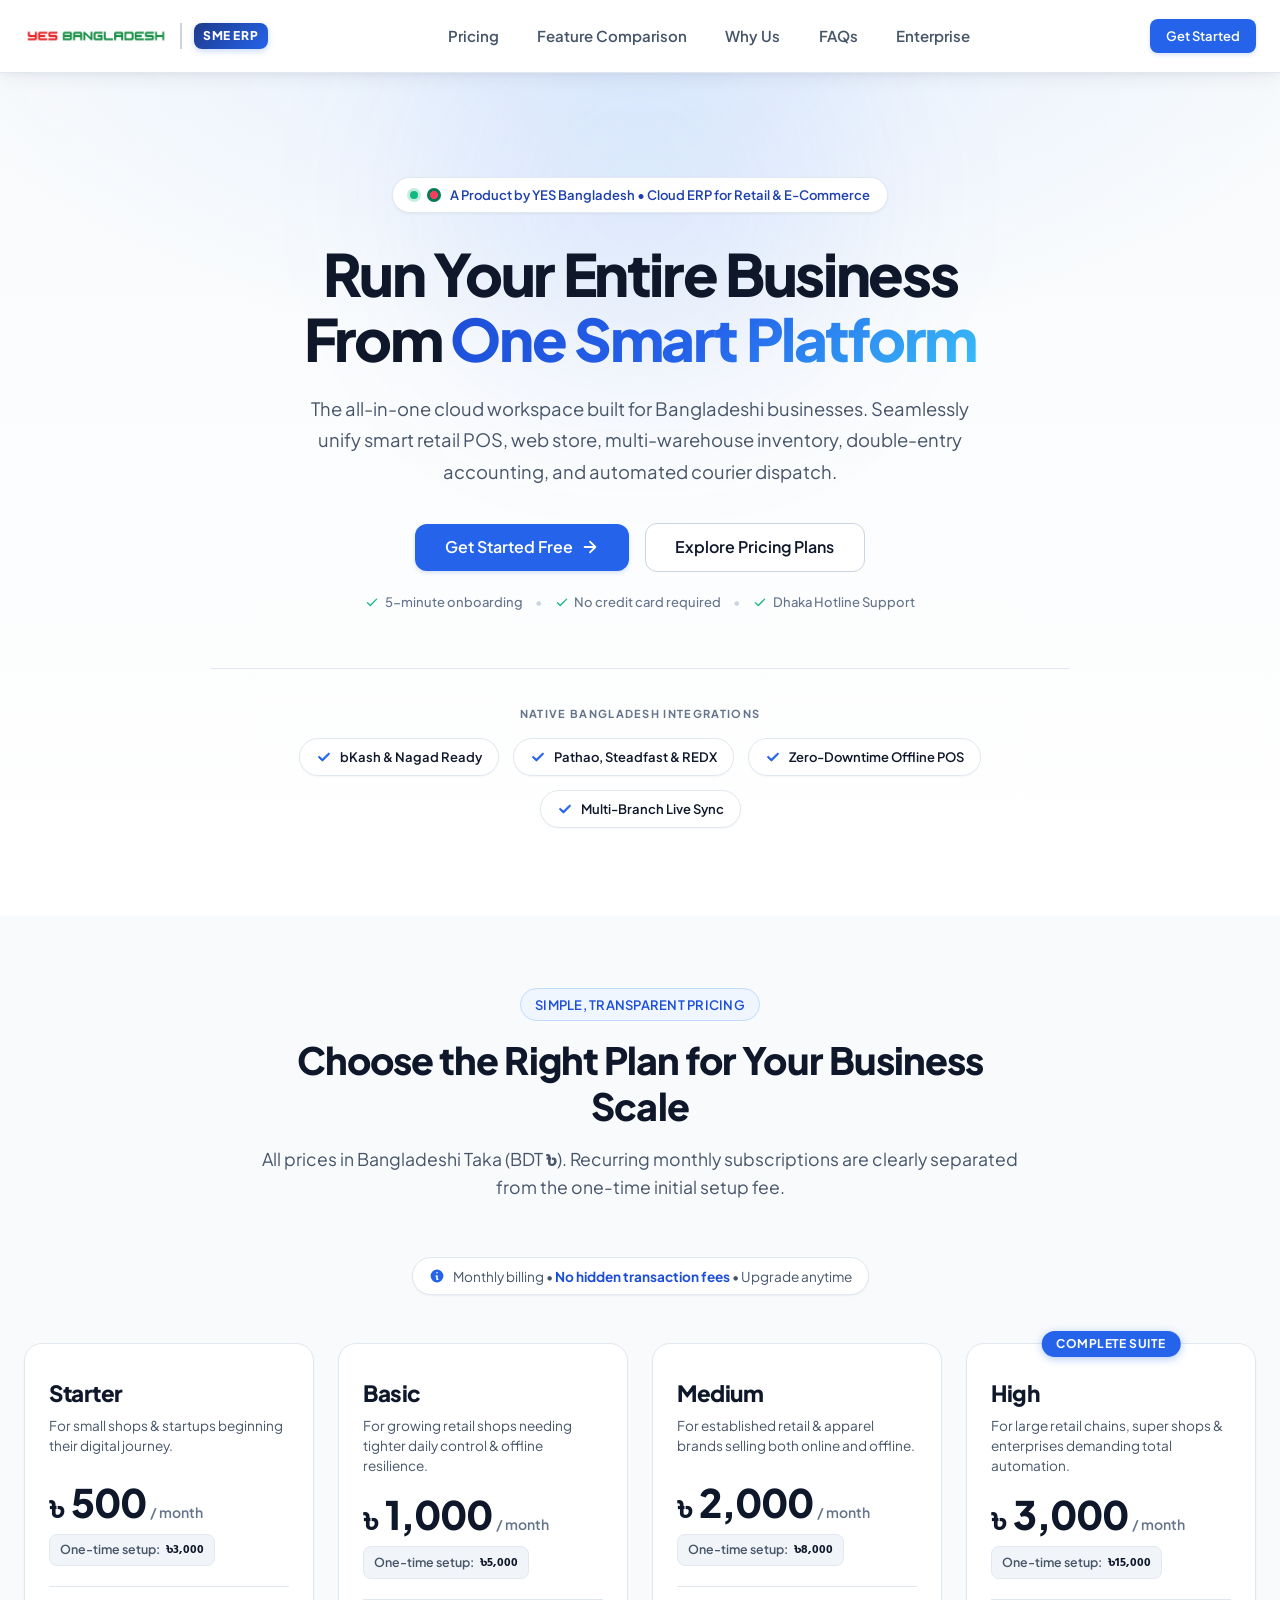
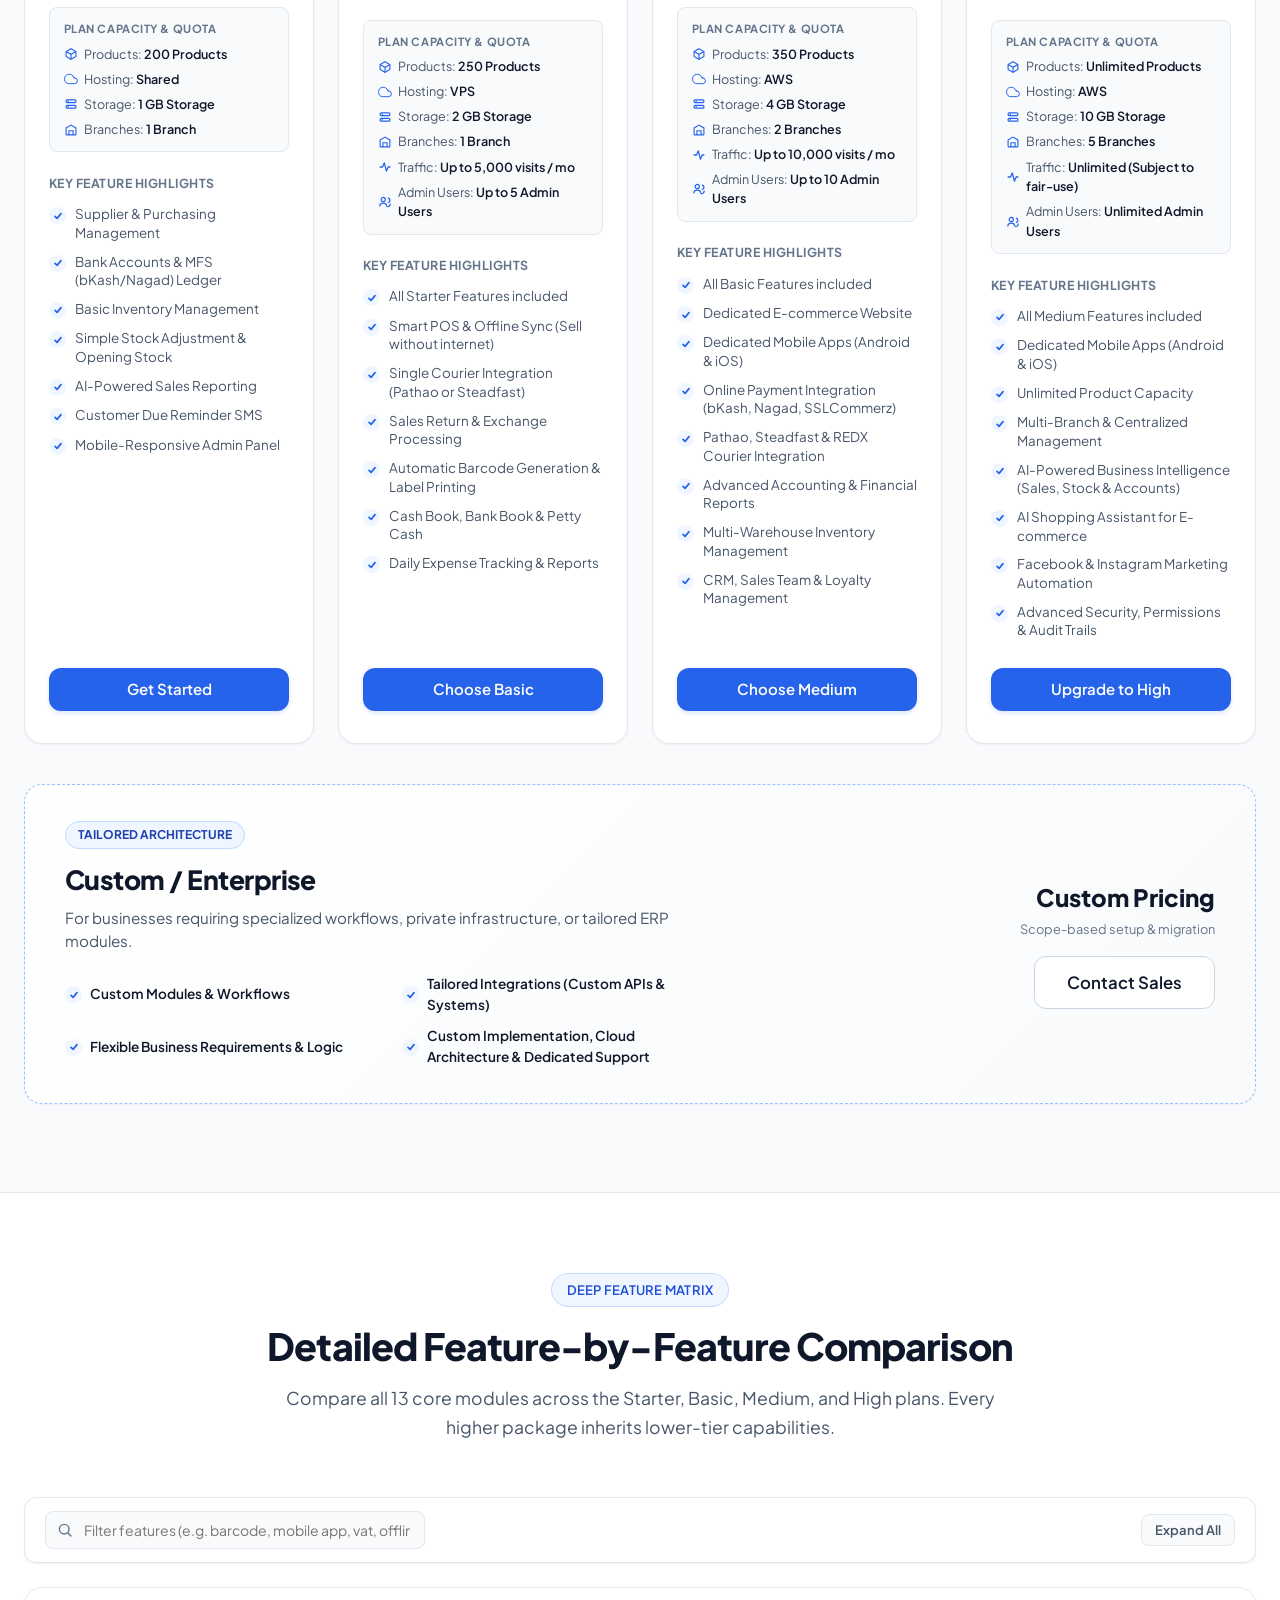
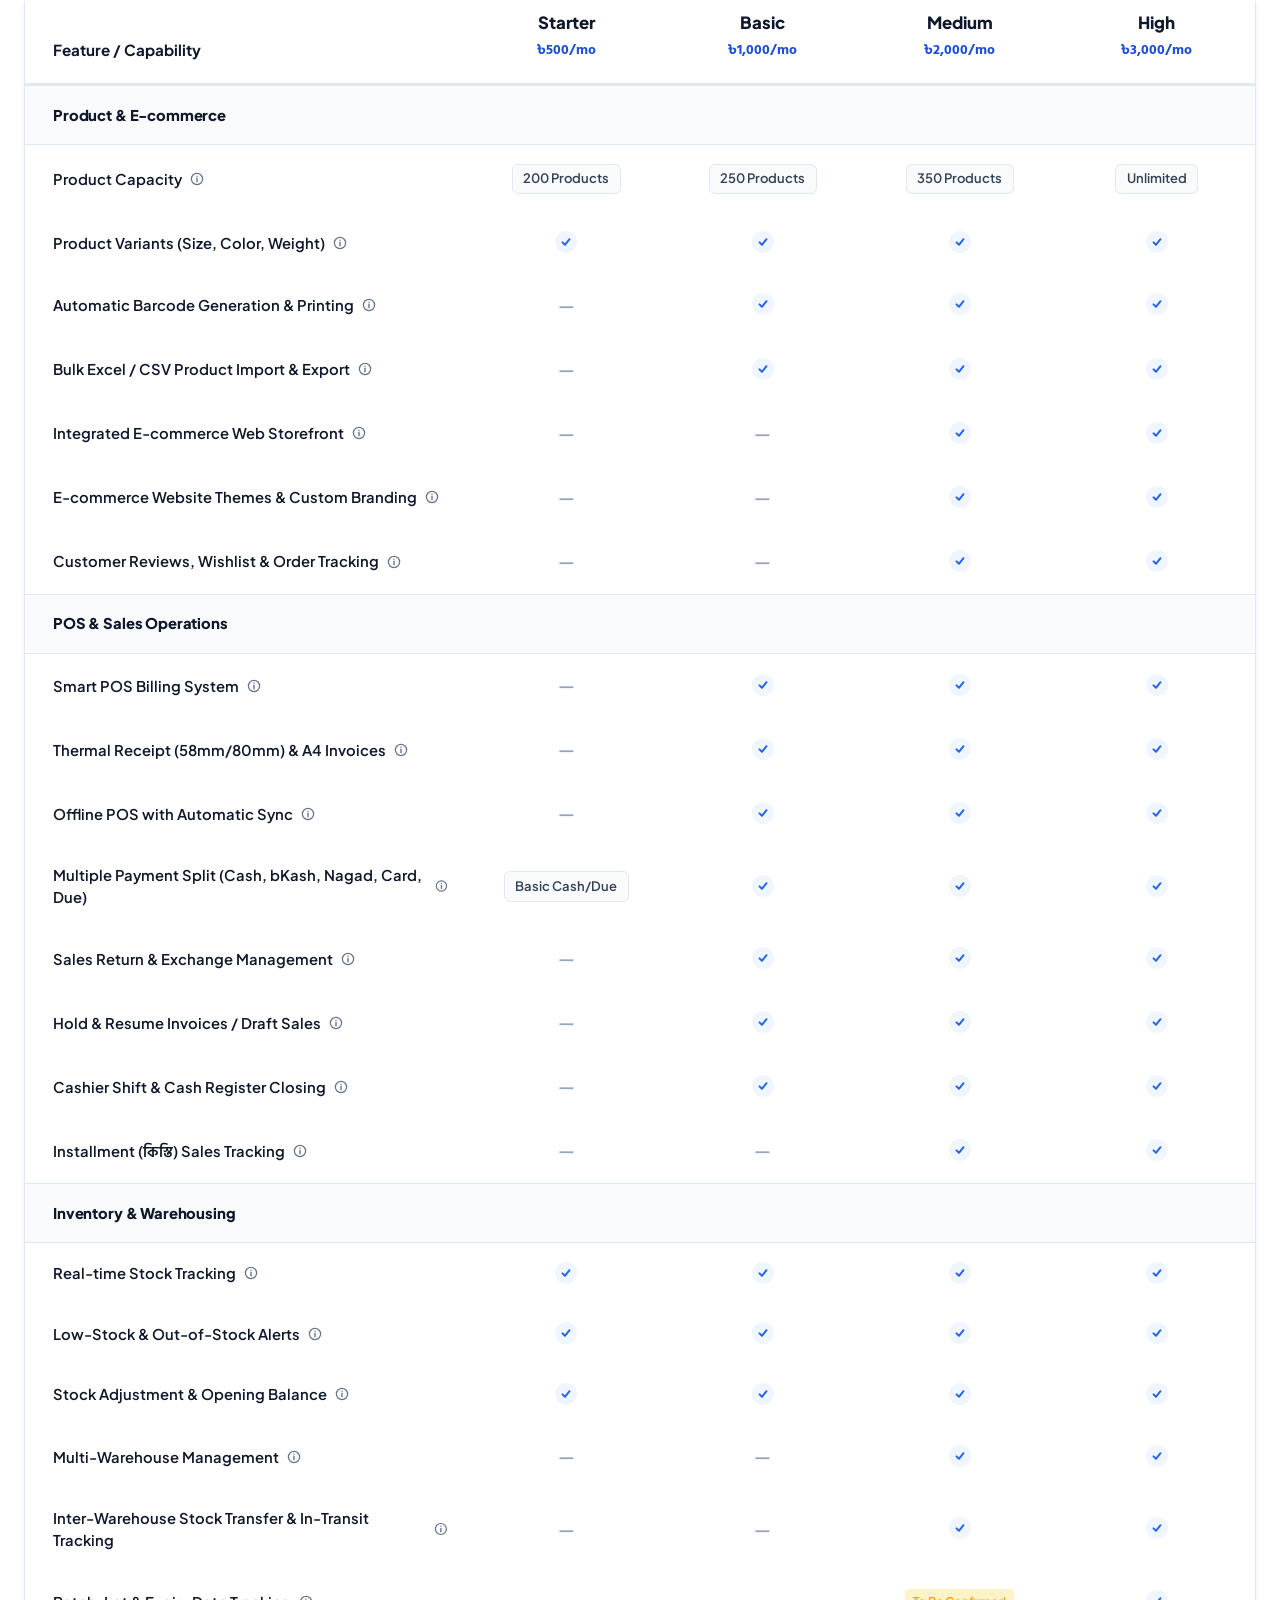
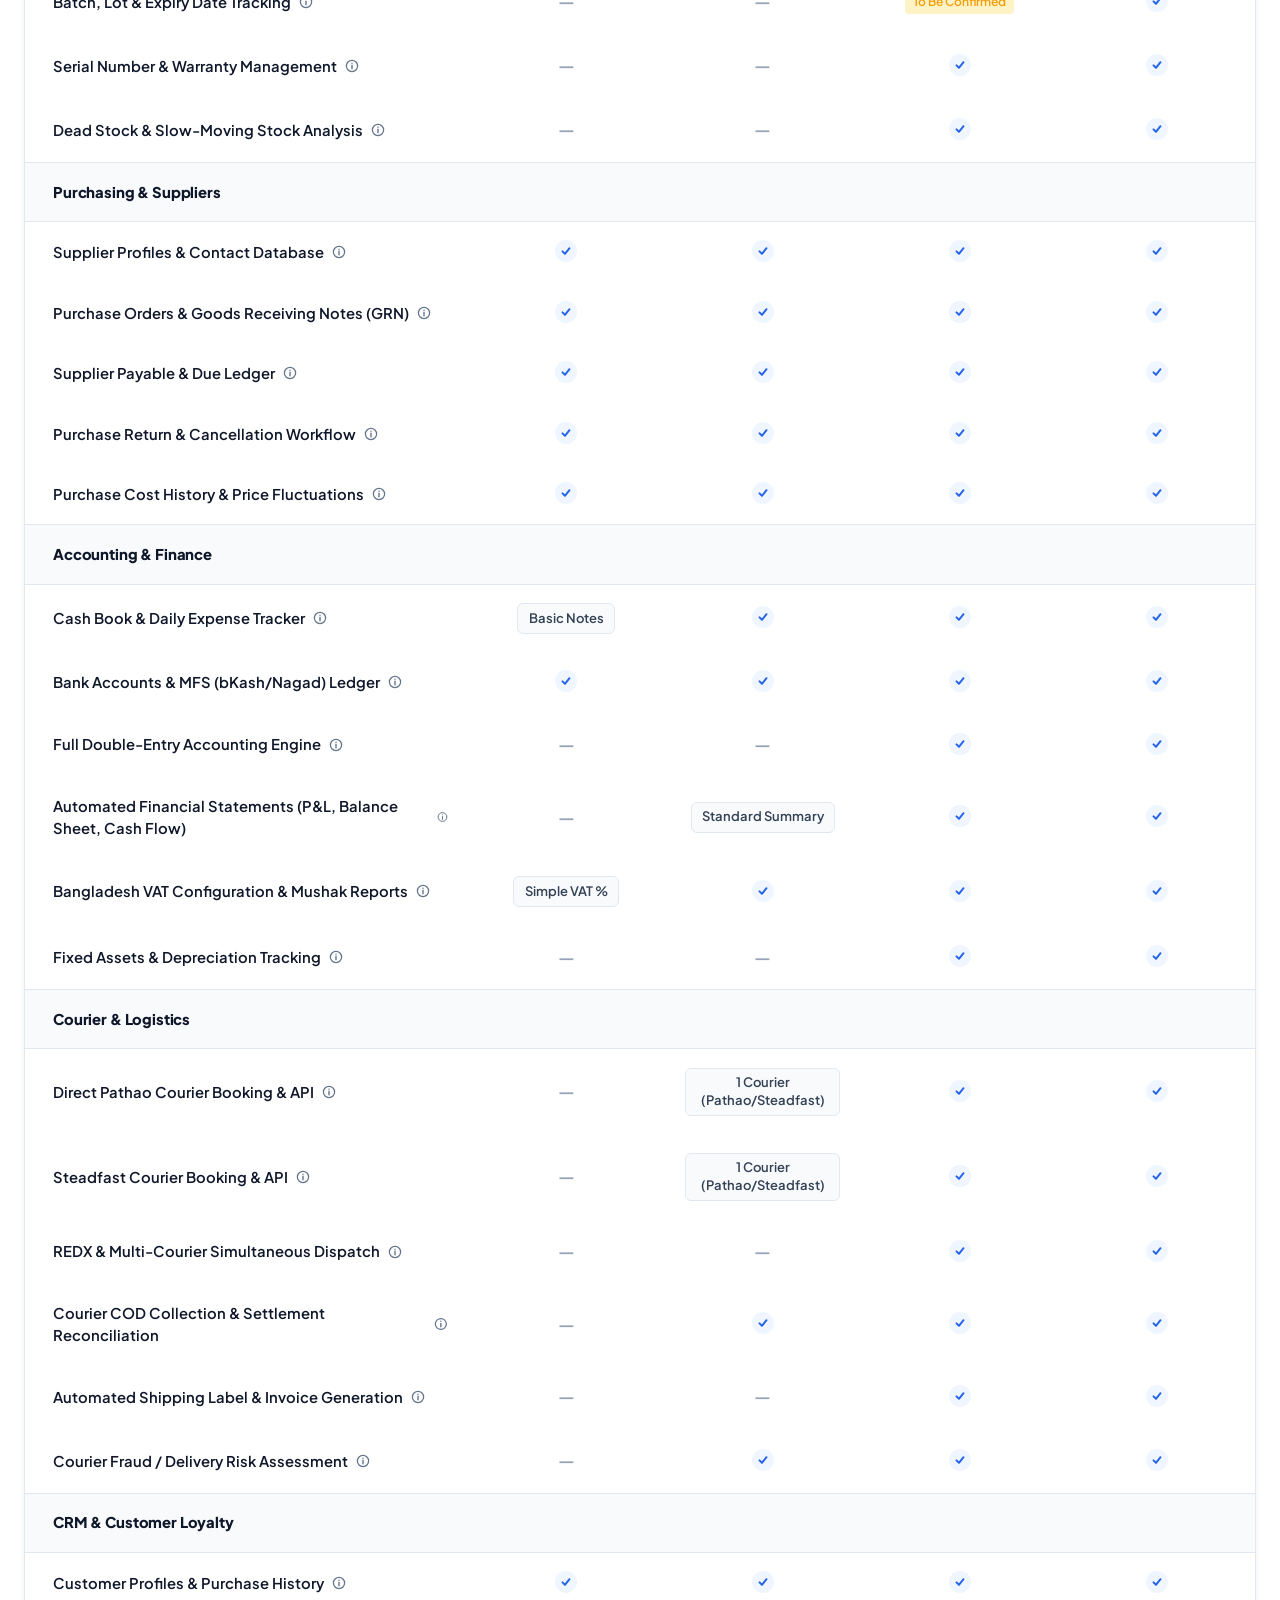
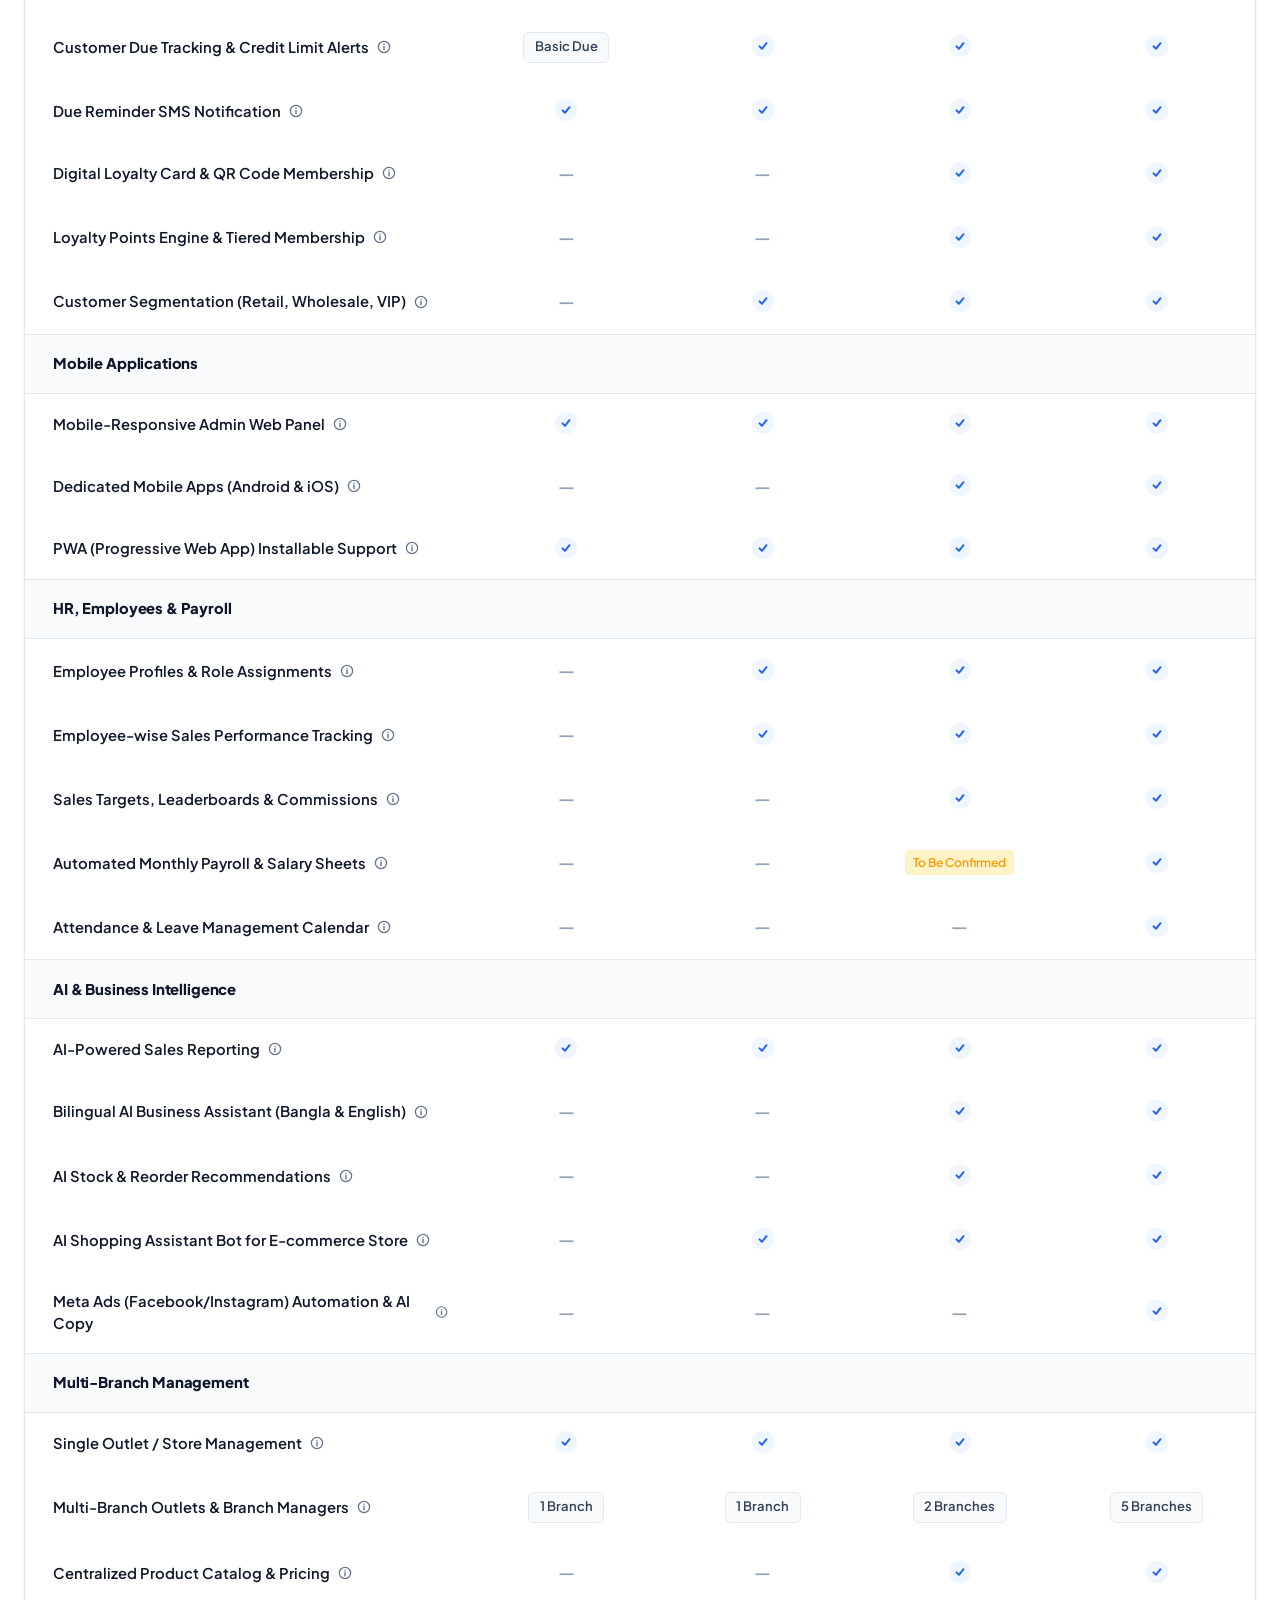
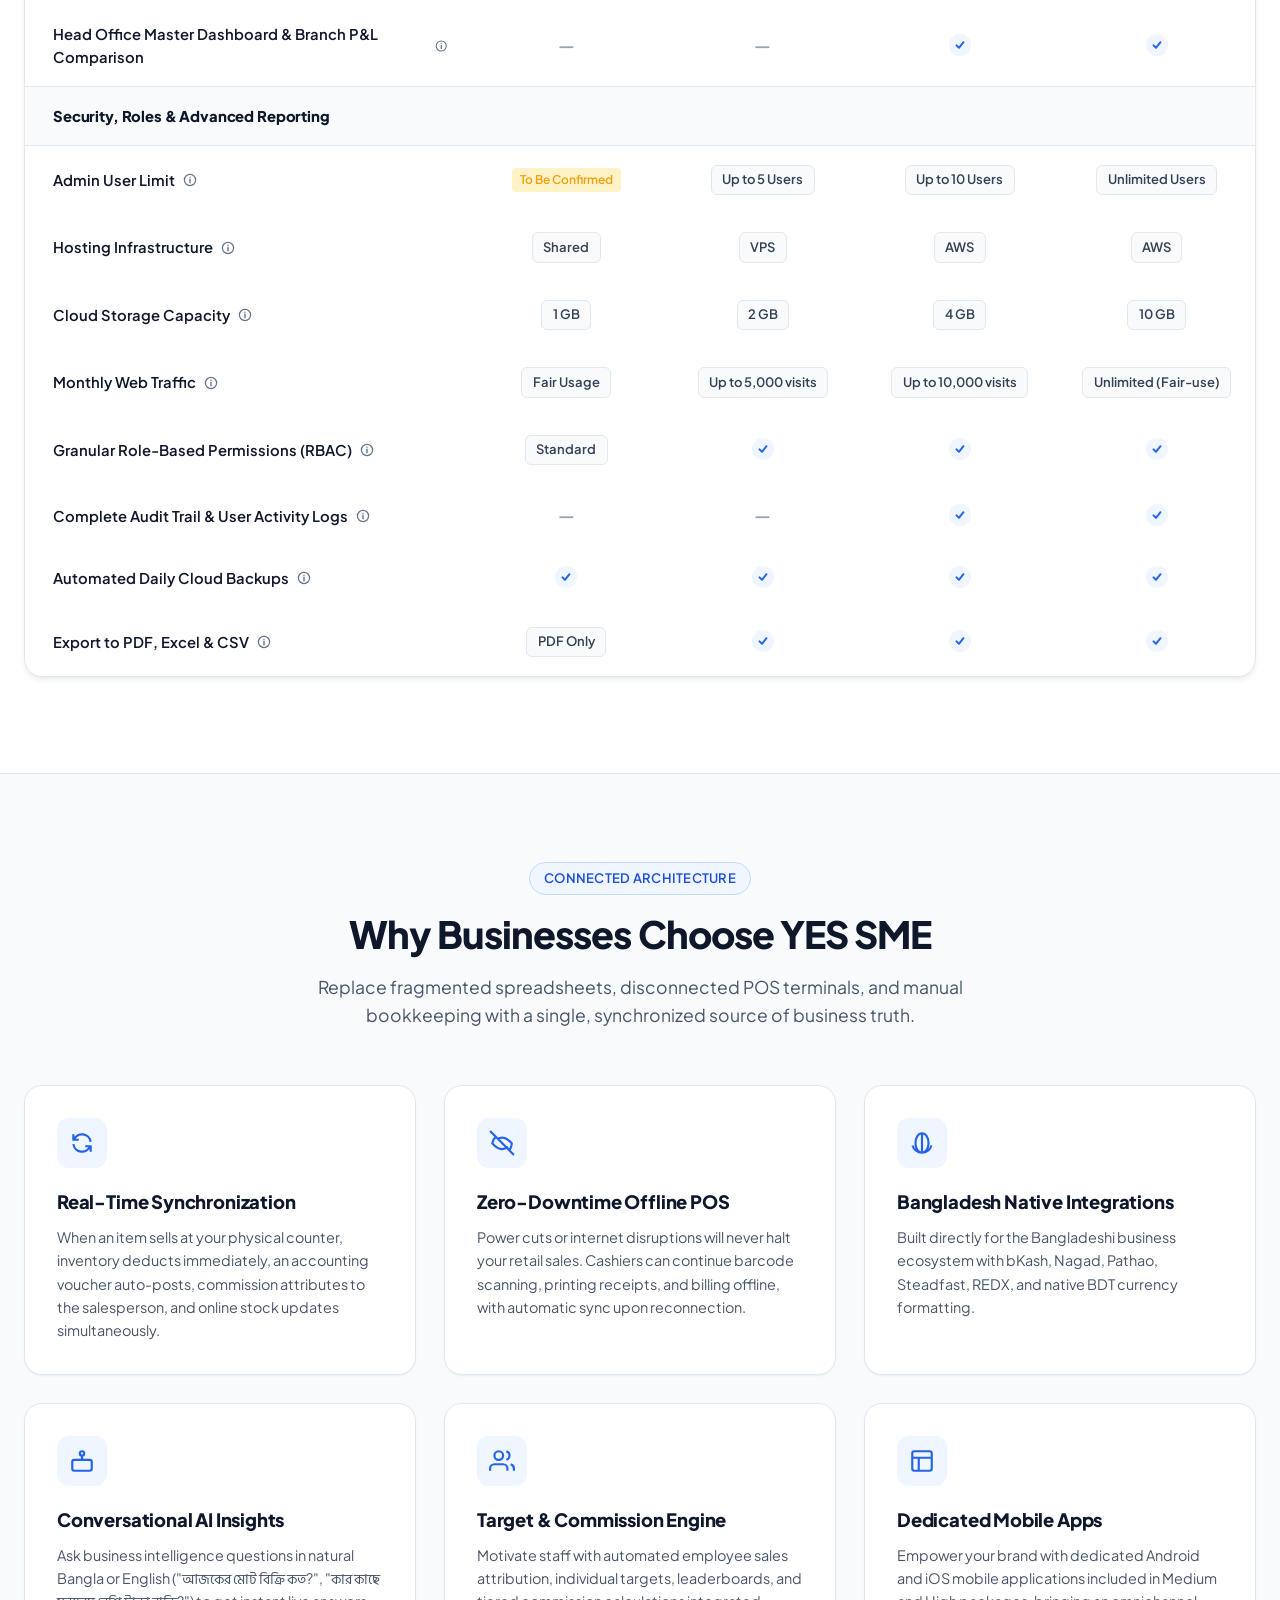
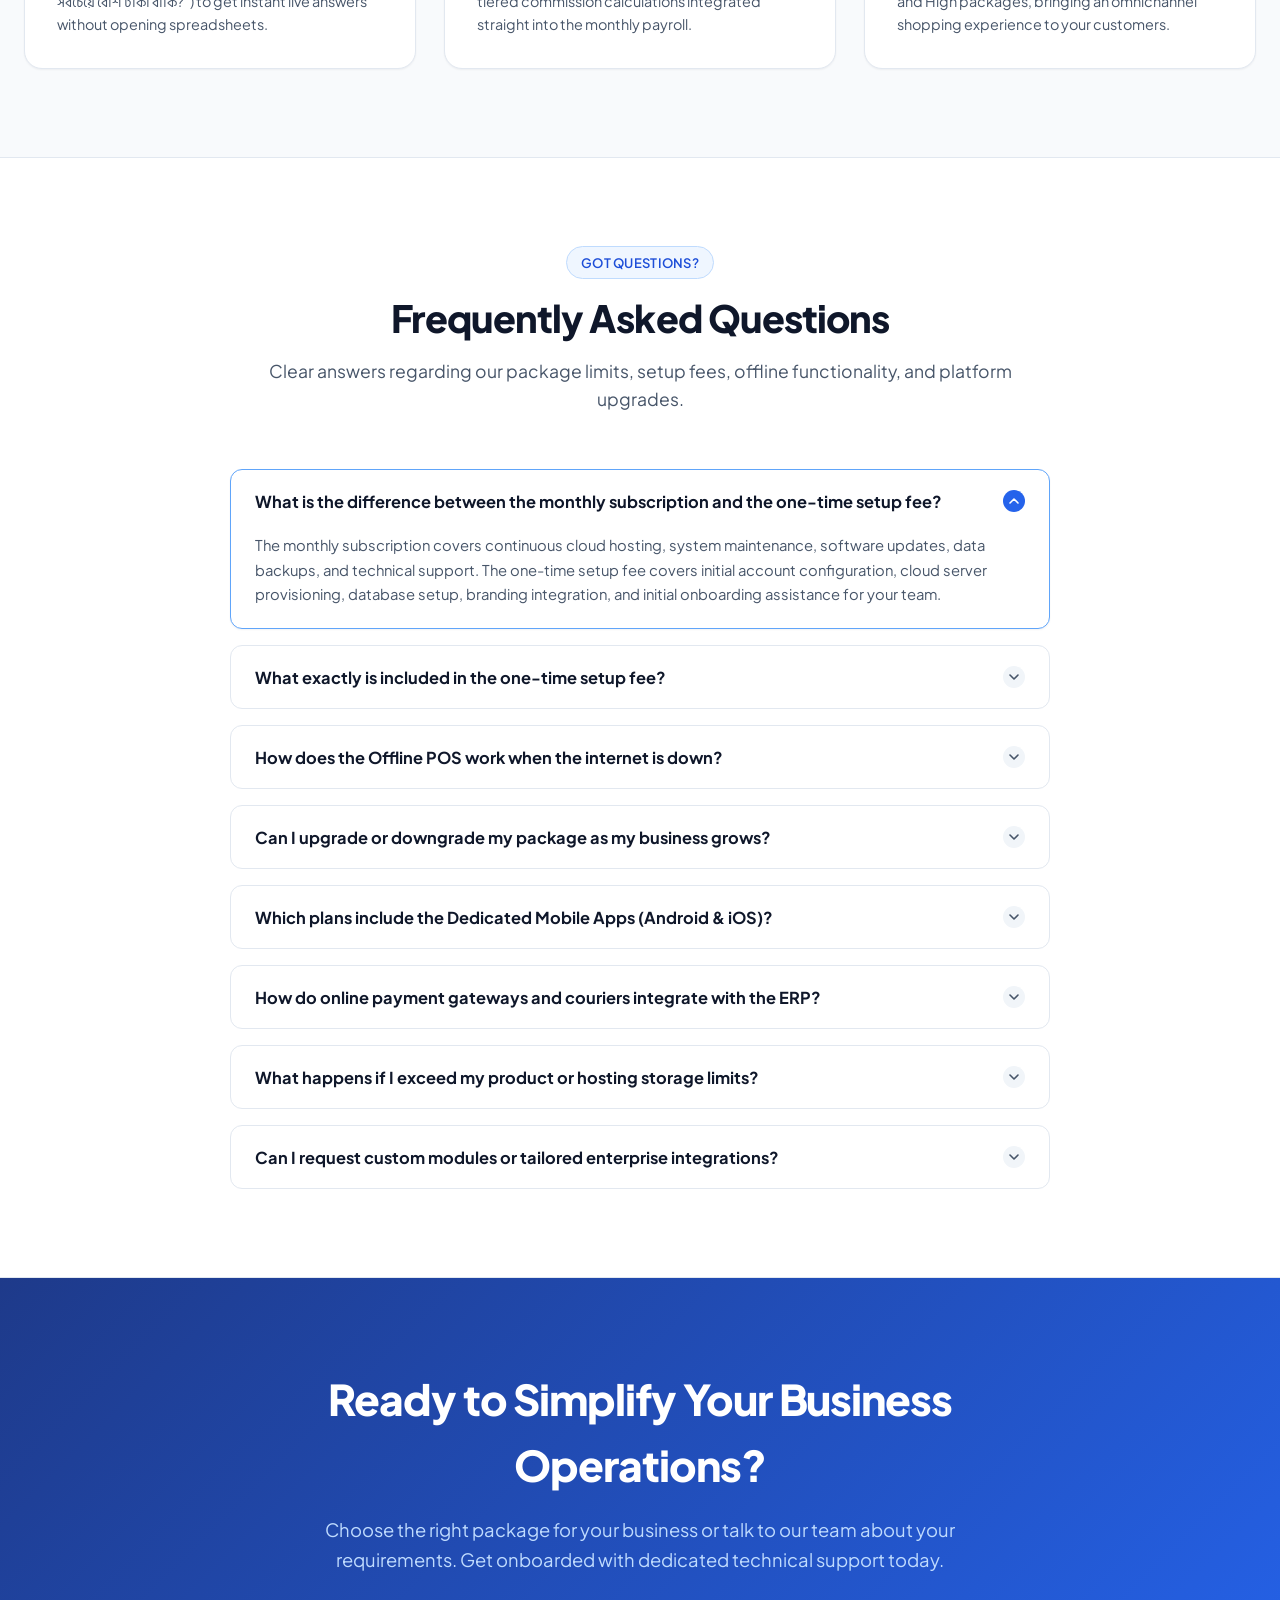
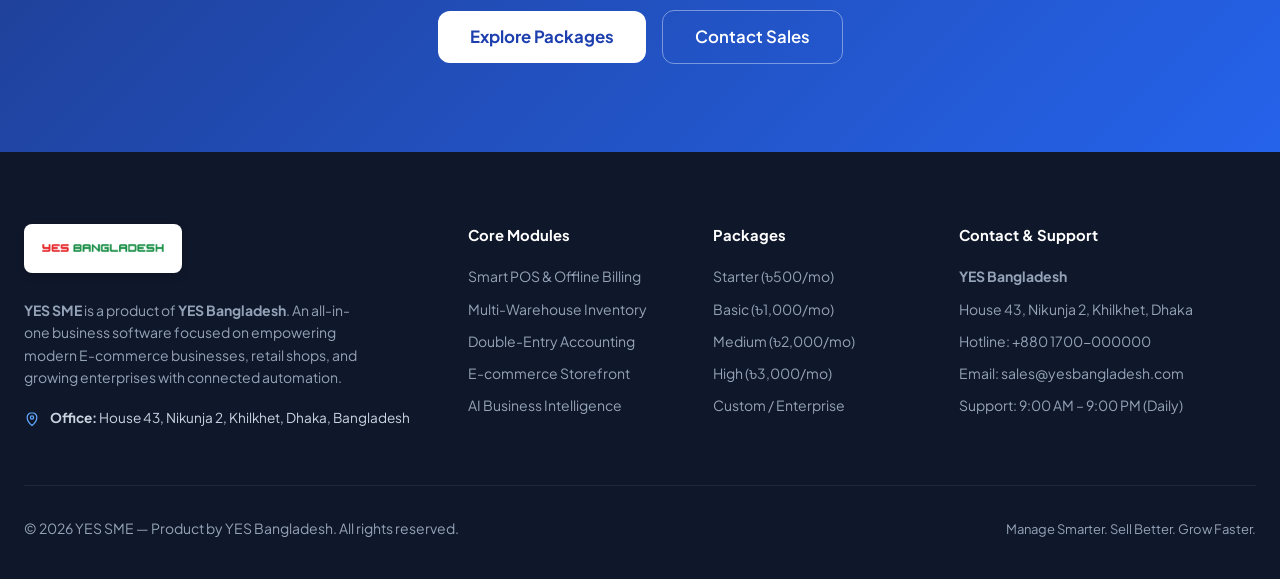
==== commit a5951a0b: "Streamline navbar links and remove raw phone number" ====
--- a/index.html
+++ b/index.html
@@ -30,21 +30,15 @@
 
       <nav aria-label="Main Navigation">
         <ul class="nav-links" id="siteNavLinks">
-          <li><a href="#pricing">Pricing Plans</a></li>
+          <li><a href="#pricing">Pricing</a></li>
           <li><a href="#comparison">Feature Comparison</a></li>
-          <li><a href="#why-us">Why YES SME</a></li>
+          <li><a href="#why-us">Why Us</a></li>
           <li><a href="#faq">FAQs</a></li>
           <li><a href="#contact" class="open-plan-modal" data-plan-id="custom">Enterprise</a></li>
         </ul>
       </nav>
 
       <div class="nav-cta-wrap">
-        <div class="nav-phone" title="Hotline support">
-          <svg viewBox="0 0 20 20" fill="none" stroke="currentColor" width="16" height="16">
-            <path d="M2 3a1 1 0 011-1h2.153a1 1 0 01.986.836l.74 4.435a1 1 0 01-.54 1.06l-1.548.773a11.037 11.037 0 006.105 6.105l.774-1.548a1 1 0 011.059-.54l4.435.74a1 1 0 01.836.986V17a1 1 0 01-1 1h-2C7.82 18 2 12.18 2 4V3z" stroke-width="1.6"/>
-          </svg>
-          <span>+880 1700-000000</span>
-        </div>
         <button type="button" class="btn btn-sm btn-primary open-plan-modal" data-plan-id="basic">
           Get Started
         </button>
--- a/css/style.css
+++ b/css/style.css
@@ -1225,11 +1225,12 @@
   color: #334155;
   background: #f8fafc;
   border: 1px solid var(--border-light);
-  padding: 0.35rem 0.75rem;
+  padding: 0.35rem 0.65rem;
   border-radius: 6px;
   display: inline-block;
-  line-height: 1.4;
-  white-space: nowrap;
+  line-height: 1.35;
+  max-width: 155px;
+  white-space: normal;
 }
 
 .val-tbc {
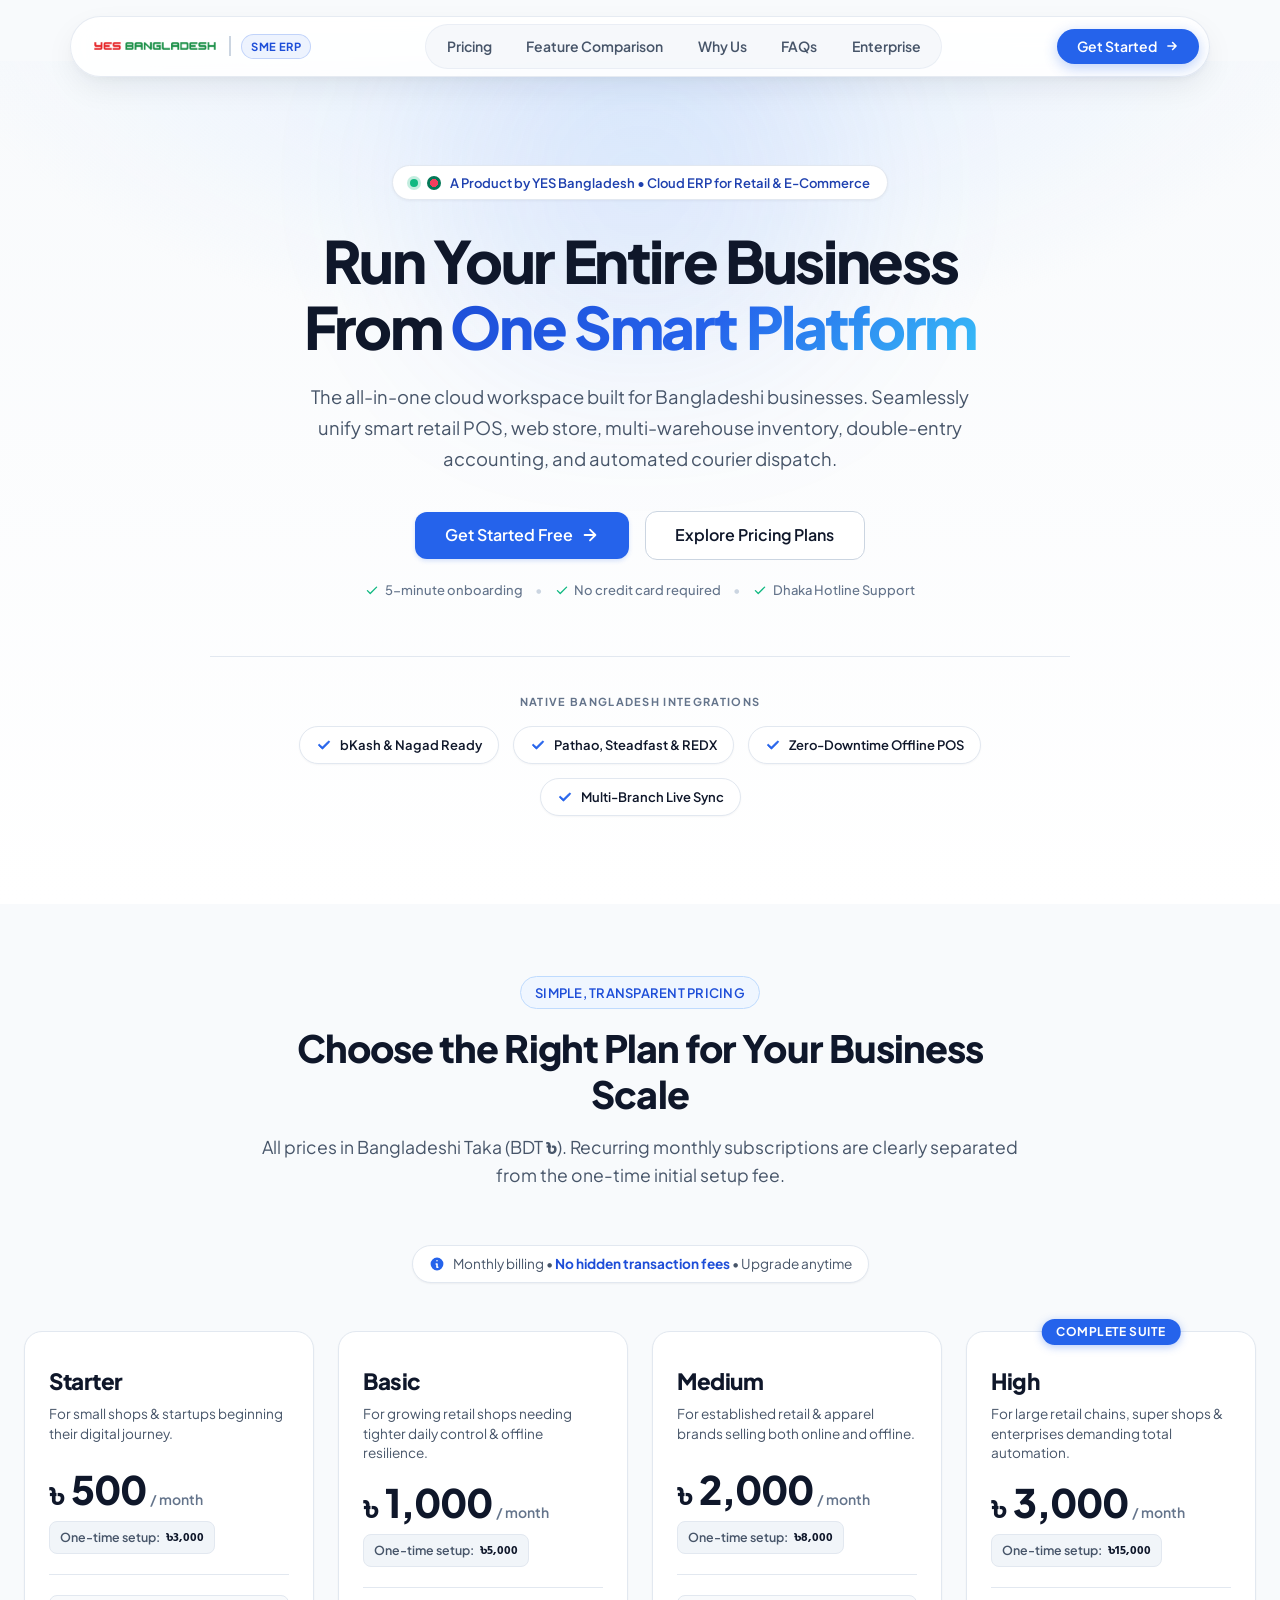
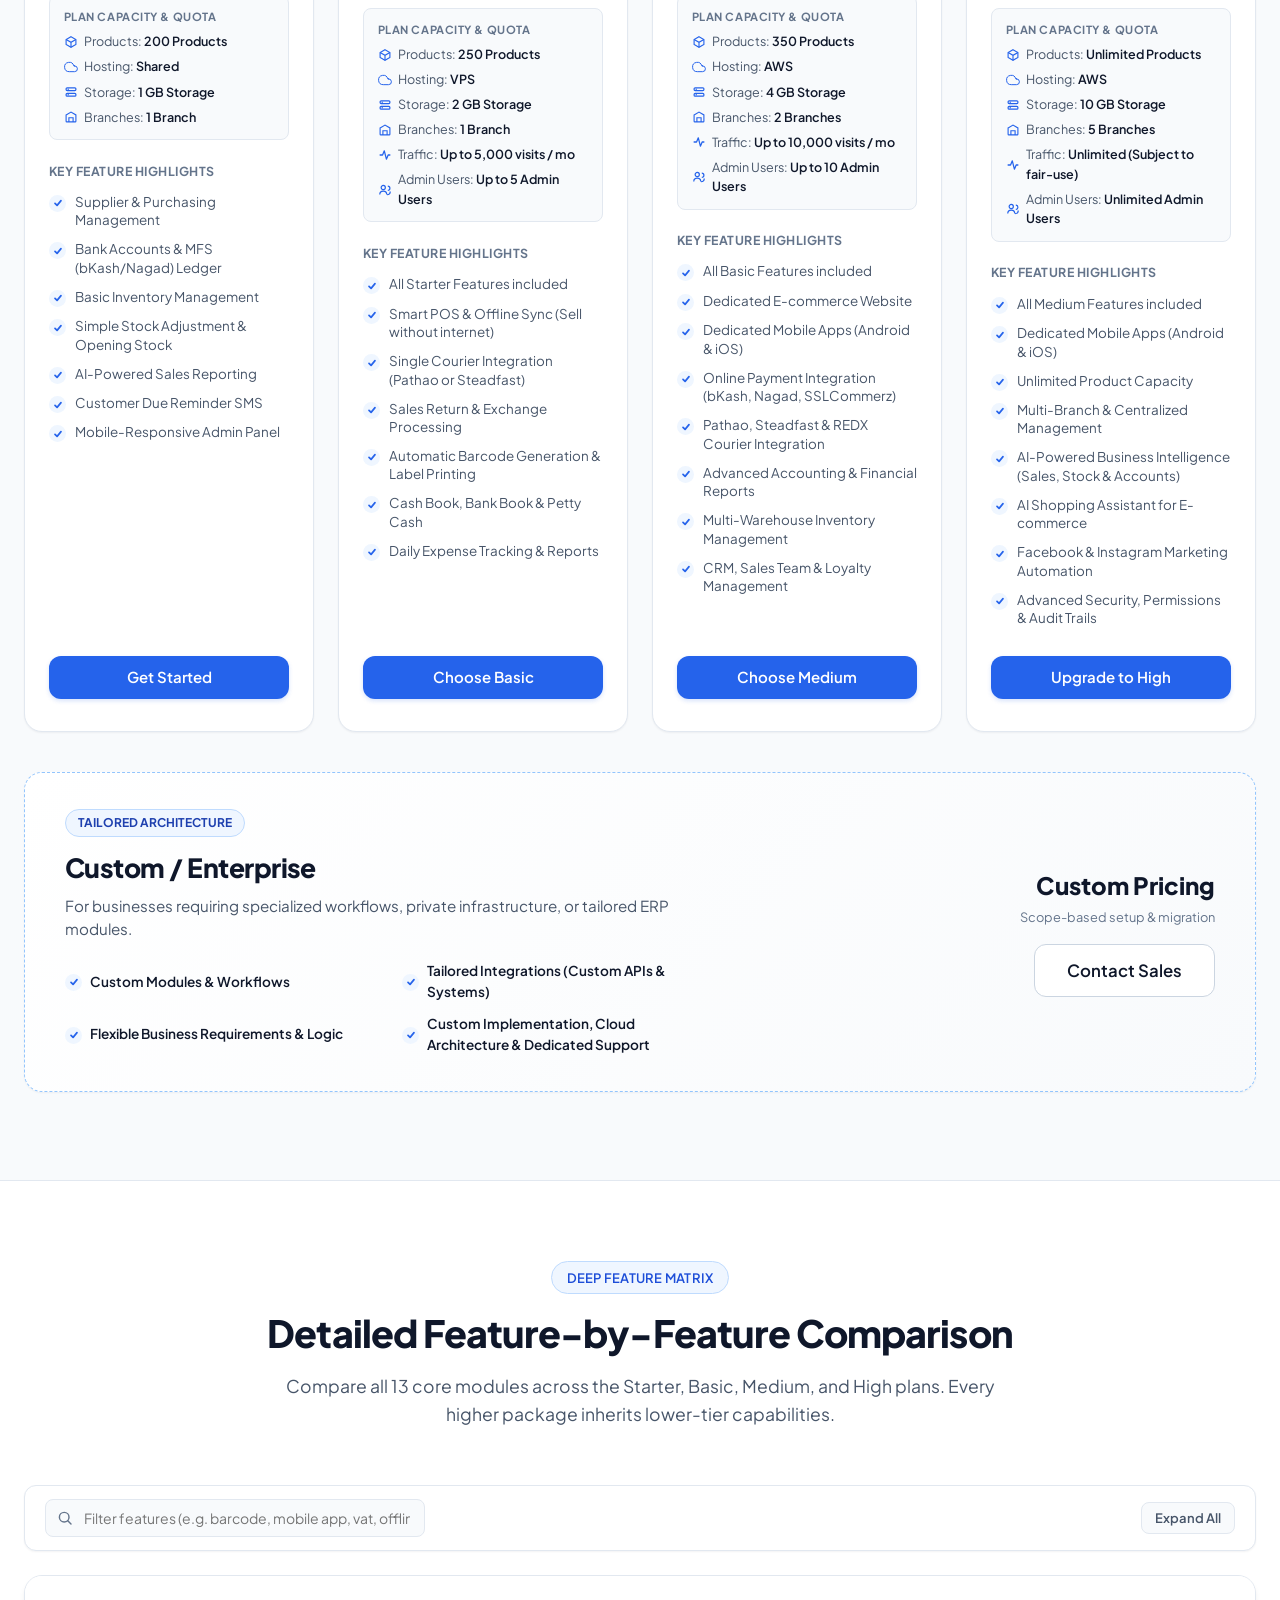
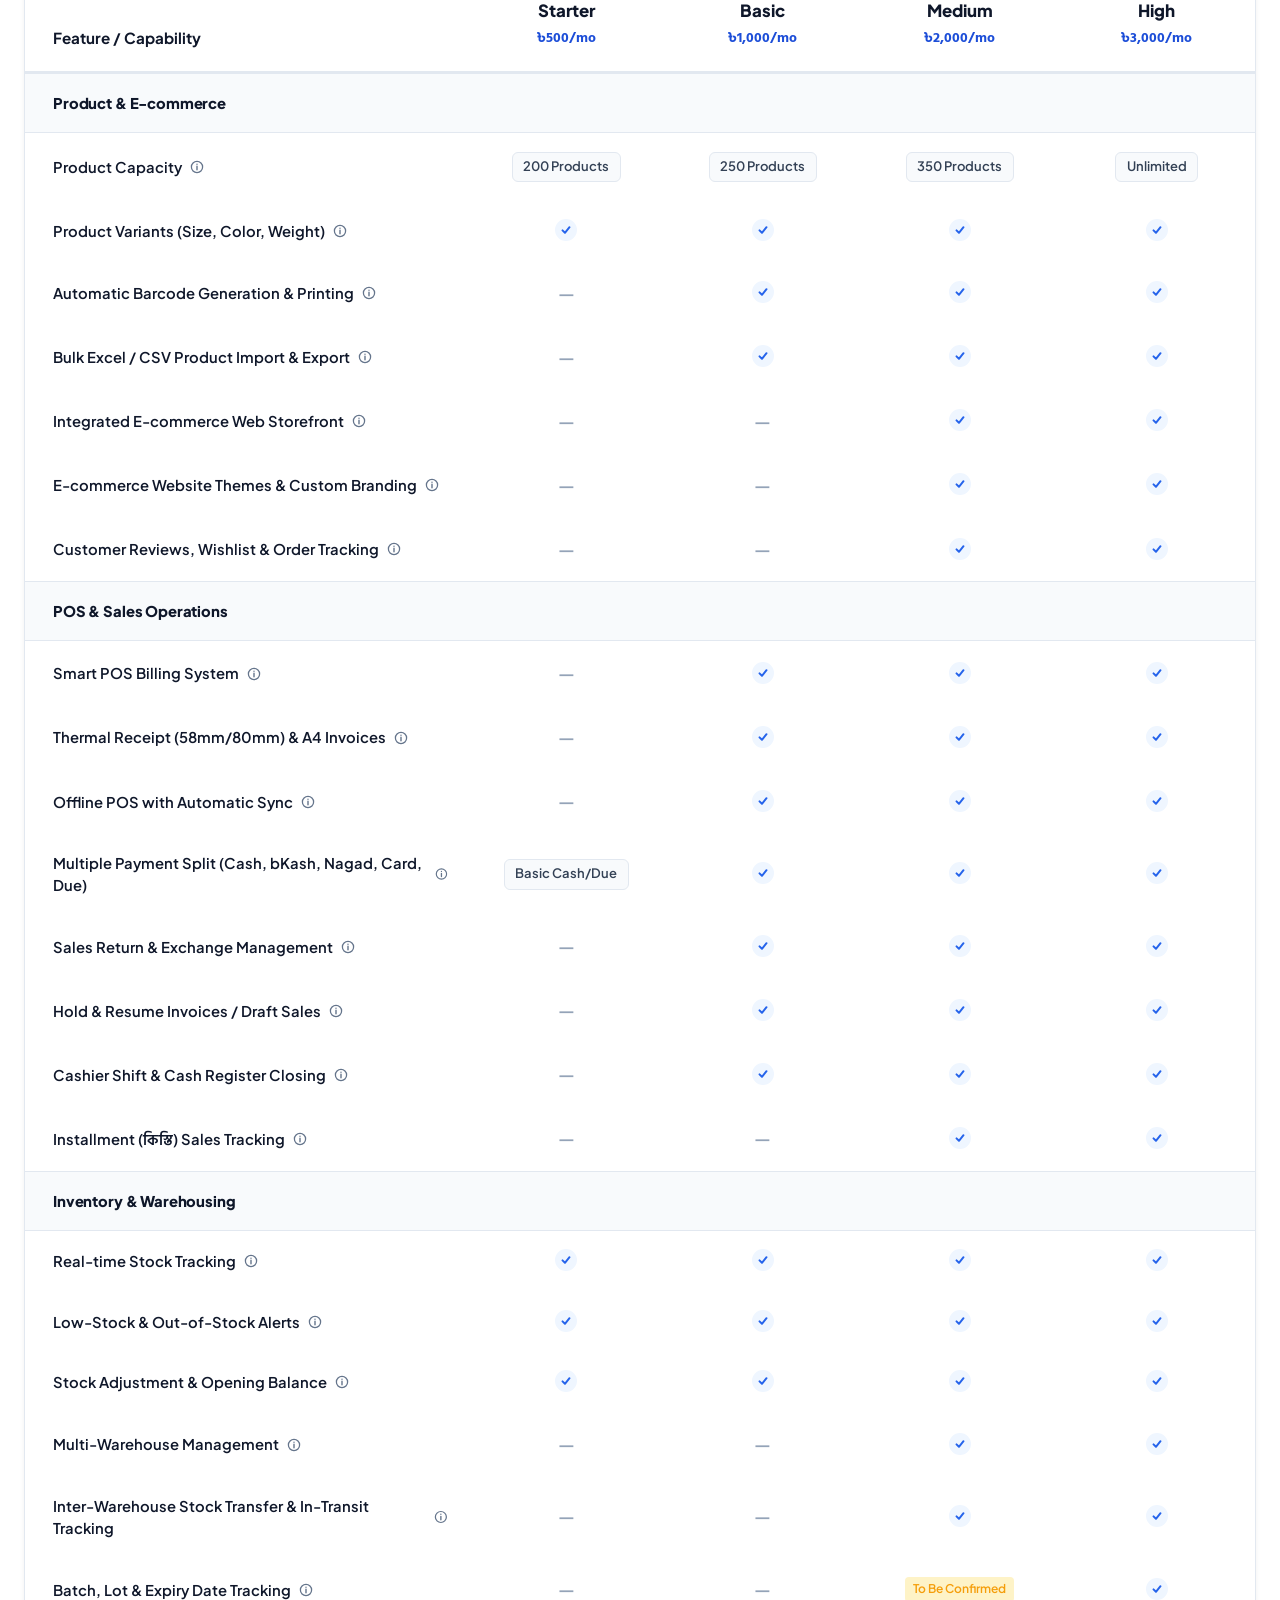
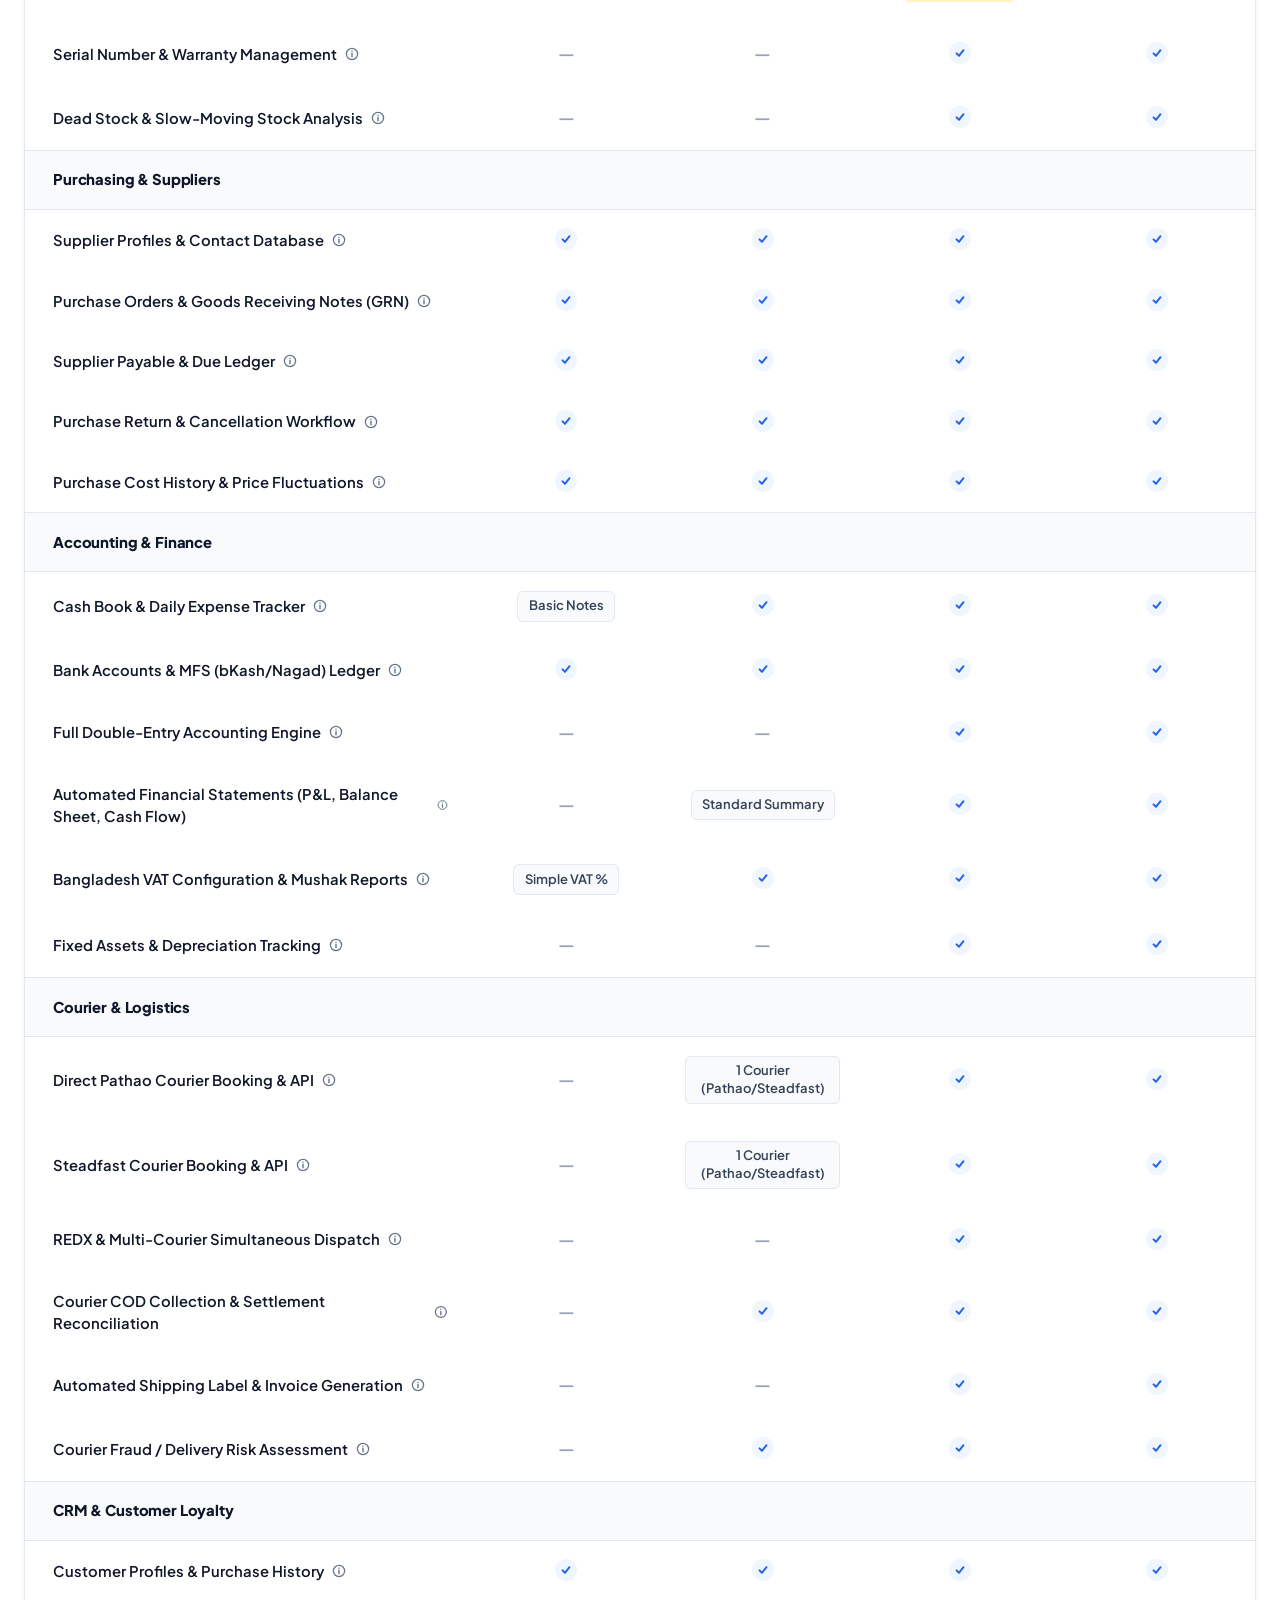
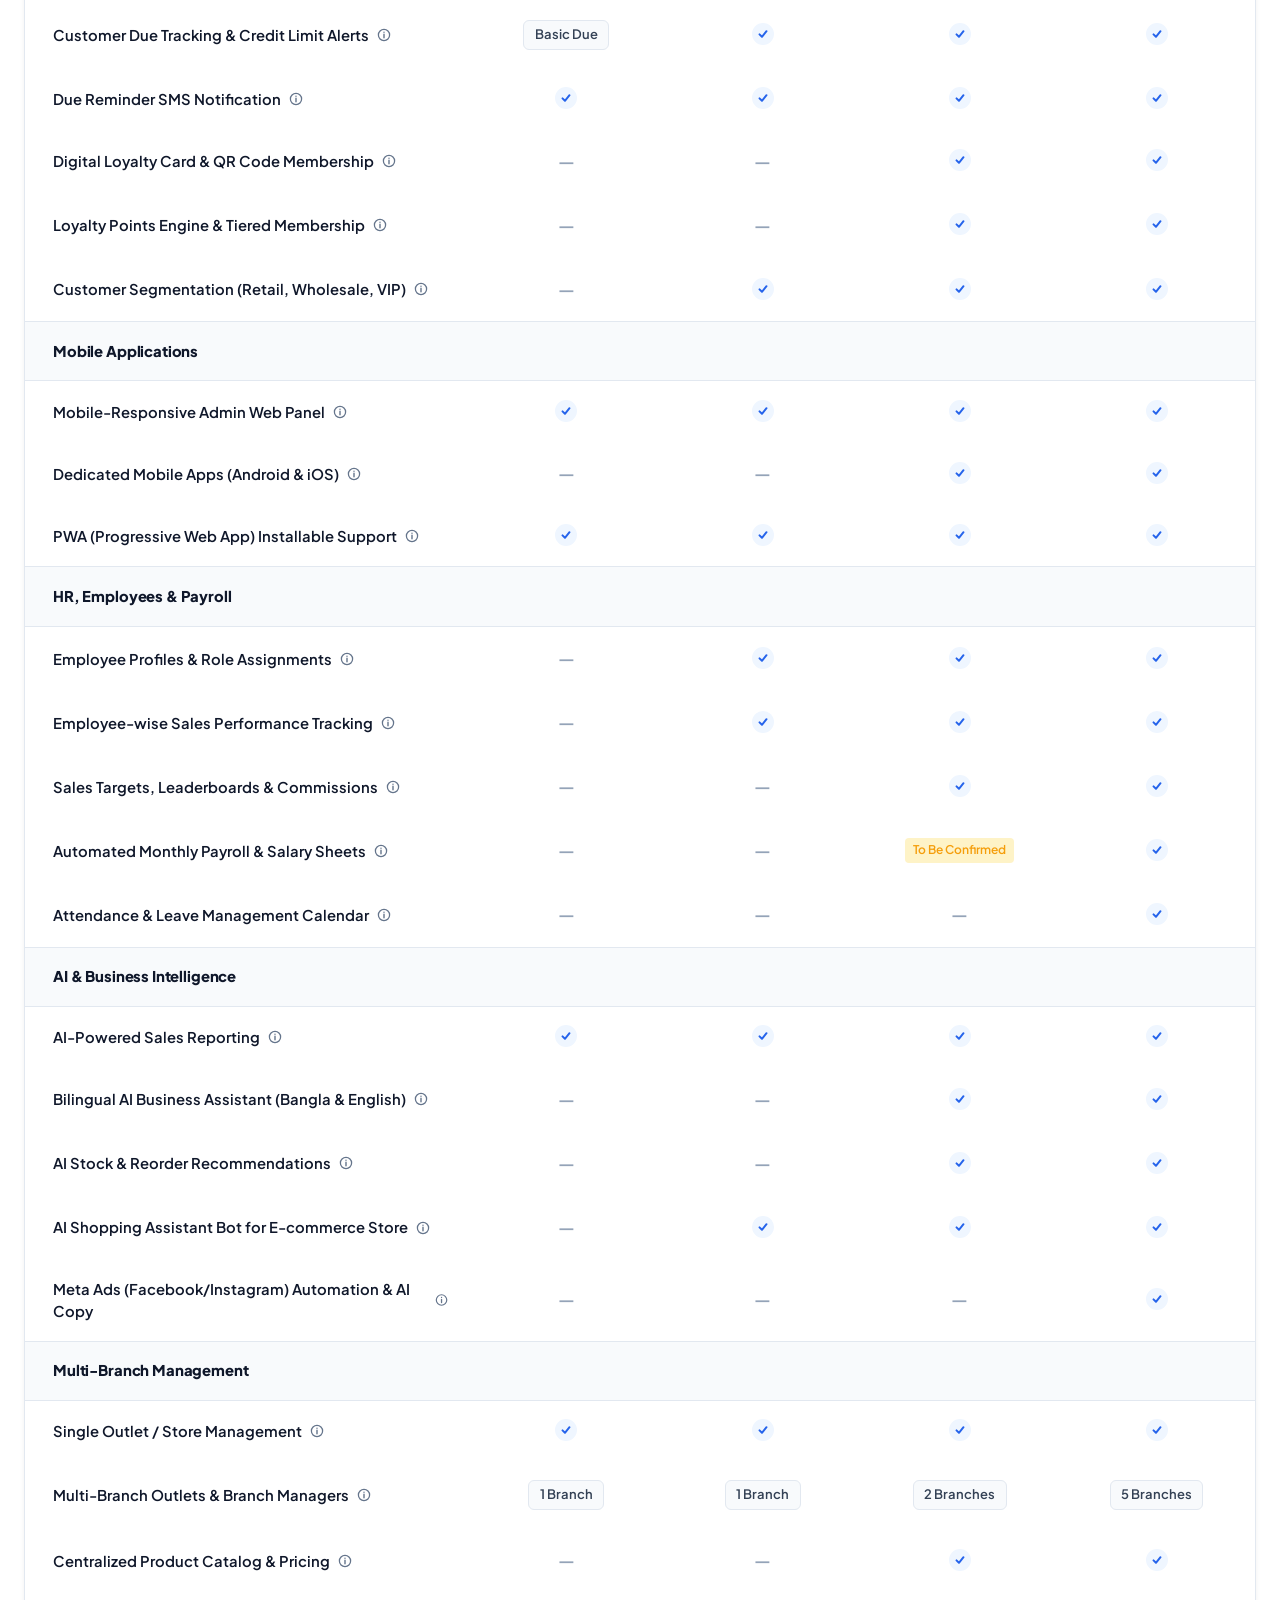
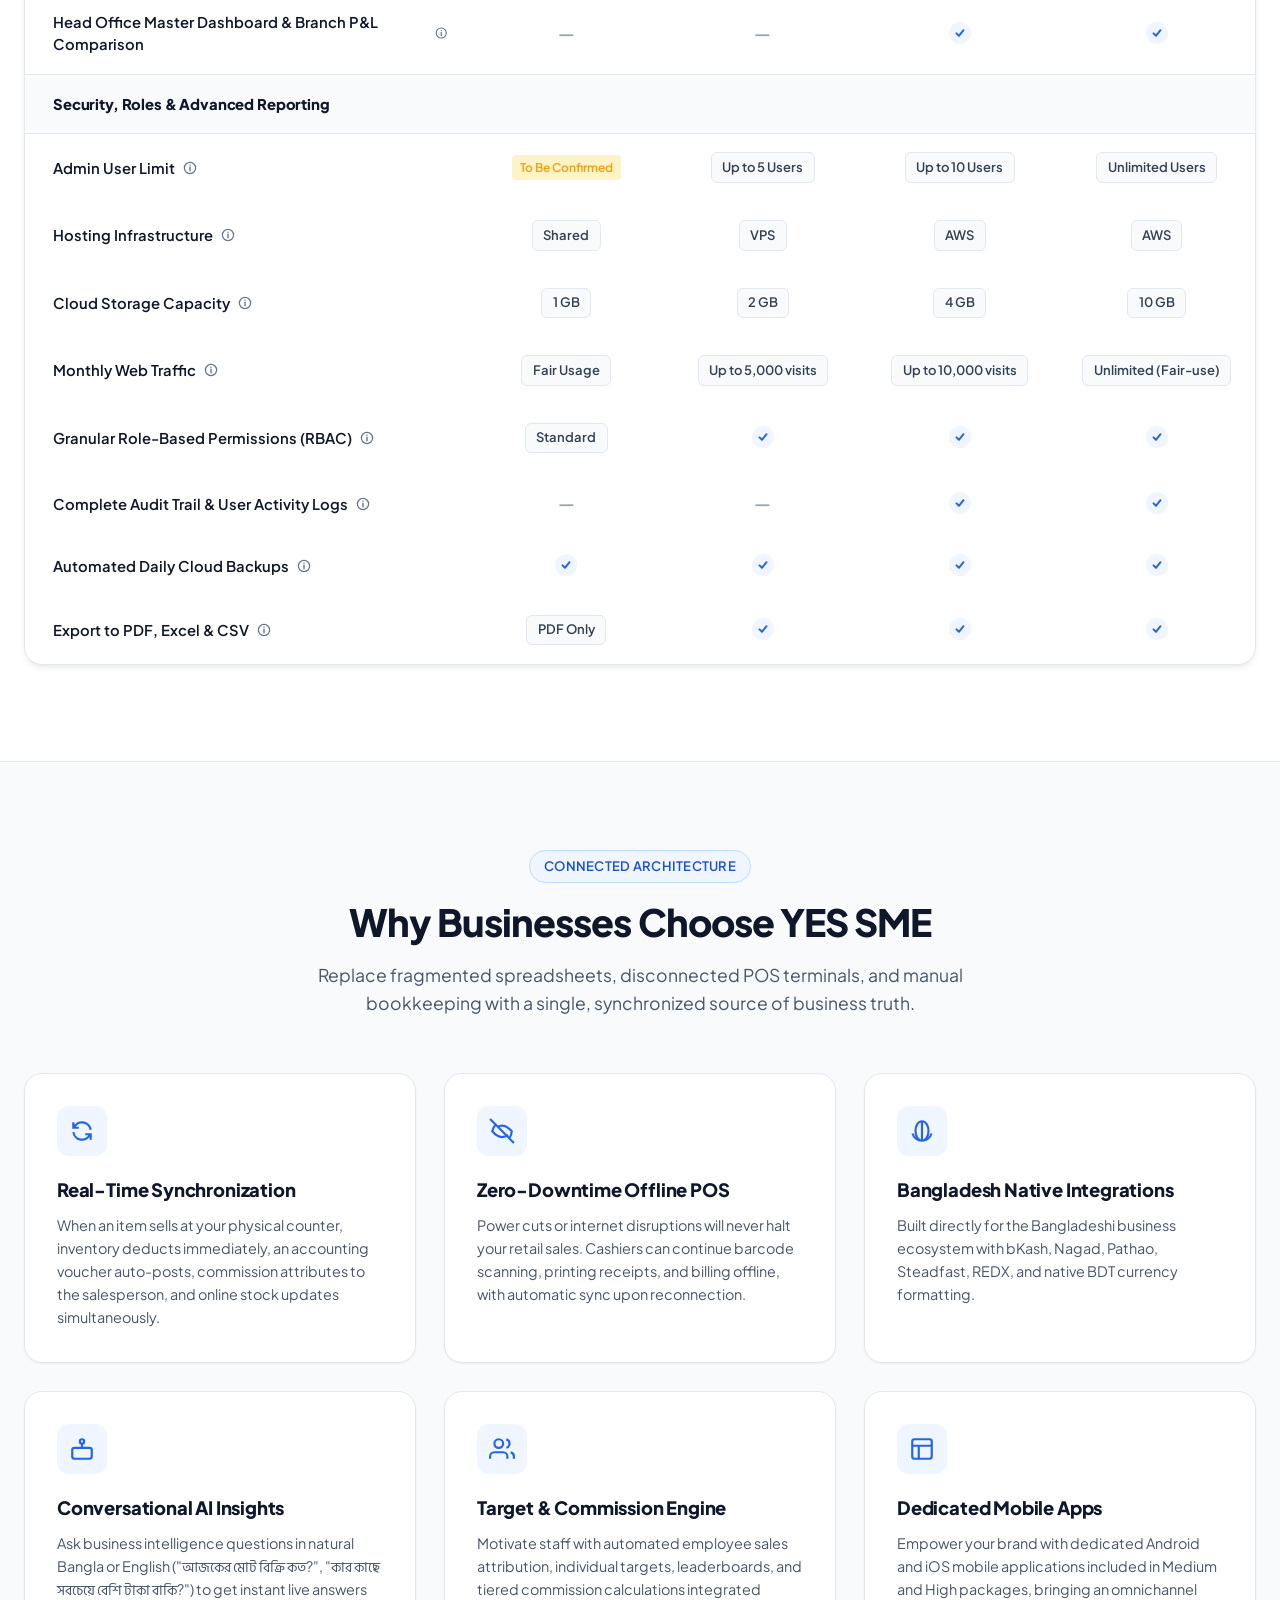
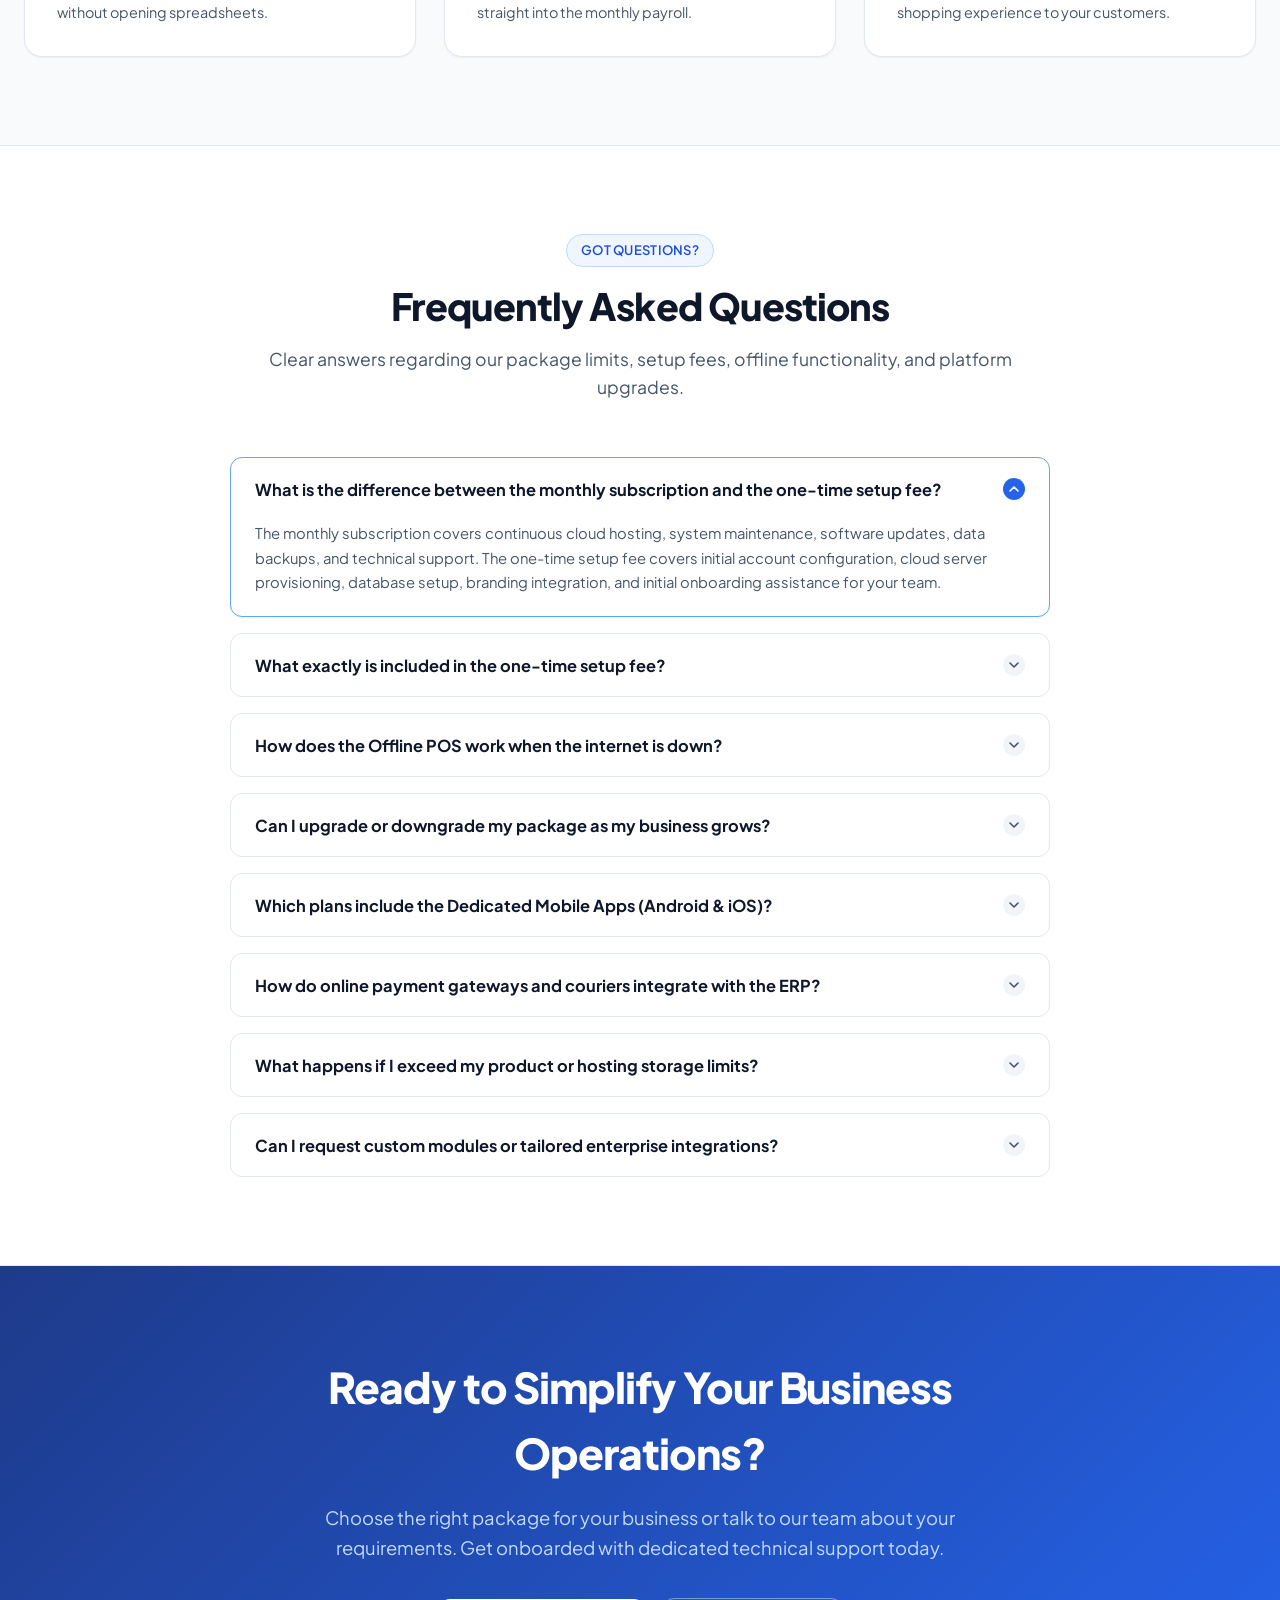
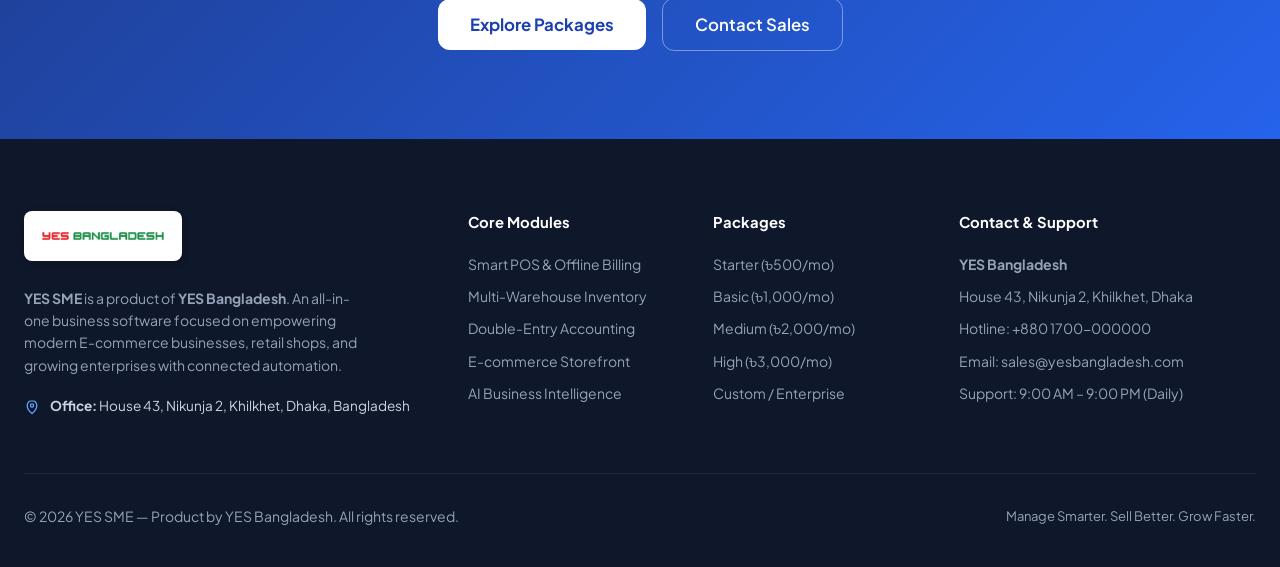
==== commit 1aa7dcf4: "Implement Option 1: Floating Glass Island navbar" ====
--- a/index.html
+++ b/index.html
@@ -40,7 +40,10 @@
 
       <div class="nav-cta-wrap">
         <button type="button" class="btn btn-sm btn-primary open-plan-modal" data-plan-id="basic">
-          Get Started
+          <span>Get Started</span>
+          <svg viewBox="0 0 16 16" fill="none" stroke="currentColor" width="14" height="14" aria-hidden="true">
+            <path d="M3.33 8h9.34m-4-4l4 4-4 4" stroke-width="1.8" stroke-linecap="round" stroke-linejoin="round"/>
+          </svg>
         </button>
         <button type="button" class="mobile-toggle" id="mobileNavToggle" aria-label="Toggle mobile menu" aria-expanded="false">
           ☰
--- a/css/style.css
+++ b/css/style.css
@@ -170,103 +170,155 @@
 }
 
 /* ==========================================================================
-   NAVIGATION
+   NAVIGATION - FLOATING GLASS ISLAND (LINEAR / VERCEL STYLE)
    ========================================================================== */
 .site-nav {
   position: sticky;
-  top: 0;
+  top: 1rem;
   z-index: 100;
-  background: rgba(255, 255, 255, 0.96);
-  backdrop-filter: blur(12px);
-  -webkit-backdrop-filter: blur(12px);
-  border-bottom: 1px solid var(--border-light);
-  box-shadow: 0 4px 20px -2px rgba(15, 23, 42, 0.08), 0 2px 6px -1px rgba(15, 23, 42, 0.04);
-  transition: all var(--transition-fast);
+  width: 100%;
+  padding: 0 1.25rem;
+  background: transparent;
+  pointer-events: none;
+  transition: all var(--transition-normal);
 }
 
 .nav-inner {
+  pointer-events: auto;
+  max-width: 1140px;
+  margin: 0 auto;
+  background: rgba(255, 255, 255, 0.88);
+  backdrop-filter: blur(20px);
+  -webkit-backdrop-filter: blur(20px);
+  border: 1px solid rgba(226, 232, 240, 0.85);
+  border-radius: var(--radius-full);
+  padding: 0.45rem 0.65rem 0.45rem 1.25rem;
+  min-height: 3.75rem;
+  box-shadow: 
+    0 12px 32px -4px rgba(15, 23, 42, 0.08),
+    0 4px 12px -2px rgba(15, 23, 42, 0.04);
   display: flex;
   align-items: center;
   justify-content: space-between;
-  height: 4.5rem;
+  gap: 1.5rem;
+  transition: box-shadow var(--transition-fast), border-color var(--transition-fast);
+}
+
+.nav-inner:hover {
+  box-shadow: 
+    0 16px 36px -4px rgba(15, 23, 42, 0.12),
+    0 6px 16px -2px rgba(15, 23, 42, 0.06);
+  border-color: rgba(203, 213, 225, 0.95);
 }
 
 .brand-logo {
   display: flex;
   align-items: center;
-  gap: 0.75rem;
+  gap: 0.65rem;
   text-decoration: none;
+  flex-shrink: 0;
 }
 
 .brand-img-logo {
-  height: 36px;
-  max-width: 190px;
+  height: 32px;
+  max-width: 170px;
   width: auto;
   object-fit: contain;
   display: block;
+  transition: transform var(--transition-fast);
+}
+
+.brand-logo:hover .brand-img-logo {
+  transform: scale(1.02);
 }
 
 .brand-divider {
   width: 1.5px;
-  height: 26px;
+  height: 20px;
   background-color: var(--border-medium);
 }
 
 .brand-product-badge {
-  background: linear-gradient(135deg, #1e3a8a, #2563eb);
-  color: #ffffff;
-  font-size: 0.75rem;
-  font-weight: 800;
-  padding: 0.25rem 0.6rem;
-  border-radius: var(--radius-sm);
-  letter-spacing: 0.05em;
+  background: rgba(37, 99, 235, 0.08);
+  color: var(--primary-700);
+  border: 1px solid rgba(37, 99, 235, 0.22);
+  font-size: 0.7rem;
+  font-weight: 700;
+  padding: 0.2rem 0.55rem;
+  border-radius: var(--radius-full);
+  letter-spacing: 0.04em;
   text-transform: uppercase;
-  box-shadow: 0 2px 6px rgba(37, 99, 235, 0.25);
+  box-shadow: none;
 }
 
 .nav-links {
   display: flex;
   align-items: center;
-  gap: 2rem;
+  gap: 0.25rem;
   list-style: none;
+  background: rgba(241, 245, 249, 0.65);
+  padding: 0.25rem 0.35rem;
+  border-radius: var(--radius-full);
+  border: 1px solid rgba(226, 232, 240, 0.6);
 }
 
 .nav-links a {
-  font-size: 0.9375rem;
-  font-weight: 600;
-  color: var(--text-muted);
-  transition: color var(--transition-fast);
-  padding: 0.35rem 0.2rem;
-}
-
-.nav-links a:hover {
-  color: var(--primary-600);
-}
-
-.nav-cta-wrap {
-  display: flex;
-  align-items: center;
-  gap: 1rem;
-}
-
-.nav-phone {
-  display: flex;
-  align-items: center;
-  gap: 0.4rem;
   font-size: 0.875rem;
   font-weight: 600;
   color: var(--text-muted);
-}
-
-.nav-phone svg {
+  transition: all var(--transition-fast);
+  padding: 0.4rem 0.95rem;
+  border-radius: var(--radius-full);
+  text-decoration: none;
+  display: inline-block;
+  white-space: nowrap;
+}
+
+.nav-links a:hover {
   color: var(--primary-600);
+  background: #ffffff;
+  box-shadow: 0 2px 8px rgba(15, 23, 42, 0.06);
+}
+
+.nav-cta-wrap {
+  display: flex;
+  align-items: center;
+  gap: 0.75rem;
+  flex-shrink: 0;
+}
+
+.nav-cta-wrap .btn {
+  border-radius: var(--radius-full);
+  padding: 0.55rem 1.25rem;
+  font-size: 0.875rem;
+  font-weight: 600;
+  box-shadow: 0 4px 14px rgba(37, 99, 235, 0.3);
+  transition: all var(--transition-fast);
+}
+
+.nav-cta-wrap .btn:hover {
+  transform: translateY(-1px);
+  box-shadow: 0 6px 20px rgba(37, 99, 235, 0.4);
 }
 
 .mobile-toggle {
   display: none;
-  font-size: 1.5rem;
-  color: var(--text-main);
-  padding: 0.5rem;
+  align-items: center;
+  justify-content: center;
+  width: 38px;
+  height: 38px;
+  border-radius: var(--radius-full);
+  border: 1px solid var(--border-medium);
+  background: #ffffff;
+  font-size: 1.25rem;
+  color: var(--text-main);
+  cursor: pointer;
+  transition: all var(--transition-fast);
+}
+
+.mobile-toggle:hover {
+  background: var(--bg-subtle);
+  border-color: var(--primary-400);
 }
 
 /* ==========================================================================
@@ -1761,27 +1813,44 @@
     margin-right: auto;
   }
 
+  .site-nav {
+    top: 0.5rem;
+    padding: 0 0.75rem;
+  }
+
+  .nav-inner {
+    border-radius: 18px;
+    padding: 0.45rem 0.65rem 0.45rem 0.95rem;
+    min-height: 3.5rem;
+  }
+
   .nav-links, .nav-phone {
     display: none;
   }
 
   .mobile-toggle {
-    display: block;
+    display: flex;
   }
 
   .nav-links.is-mobile-open {
     display: flex;
     flex-direction: column;
     position: absolute;
-    top: 4.5rem;
-    left: 0;
-    right: 0;
+    top: calc(100% + 0.6rem);
+    left: 0.75rem;
+    right: 0.75rem;
     background: #ffffff;
-    border-bottom: 1px solid var(--border-light);
-    padding: 1.5rem;
-    box-shadow: var(--shadow-lg);
-    gap: 1rem;
+    border: 1px solid var(--border-light);
+    border-radius: 20px;
+    padding: 1.25rem;
+    box-shadow: 0 16px 36px -4px rgba(15, 23, 42, 0.16);
+    gap: 0.5rem;
     z-index: 100;
+  }
+
+  .nav-links.is-mobile-open a {
+    padding: 0.65rem 1rem;
+    border-radius: 10px;
   }
 
   .enterprise-card {
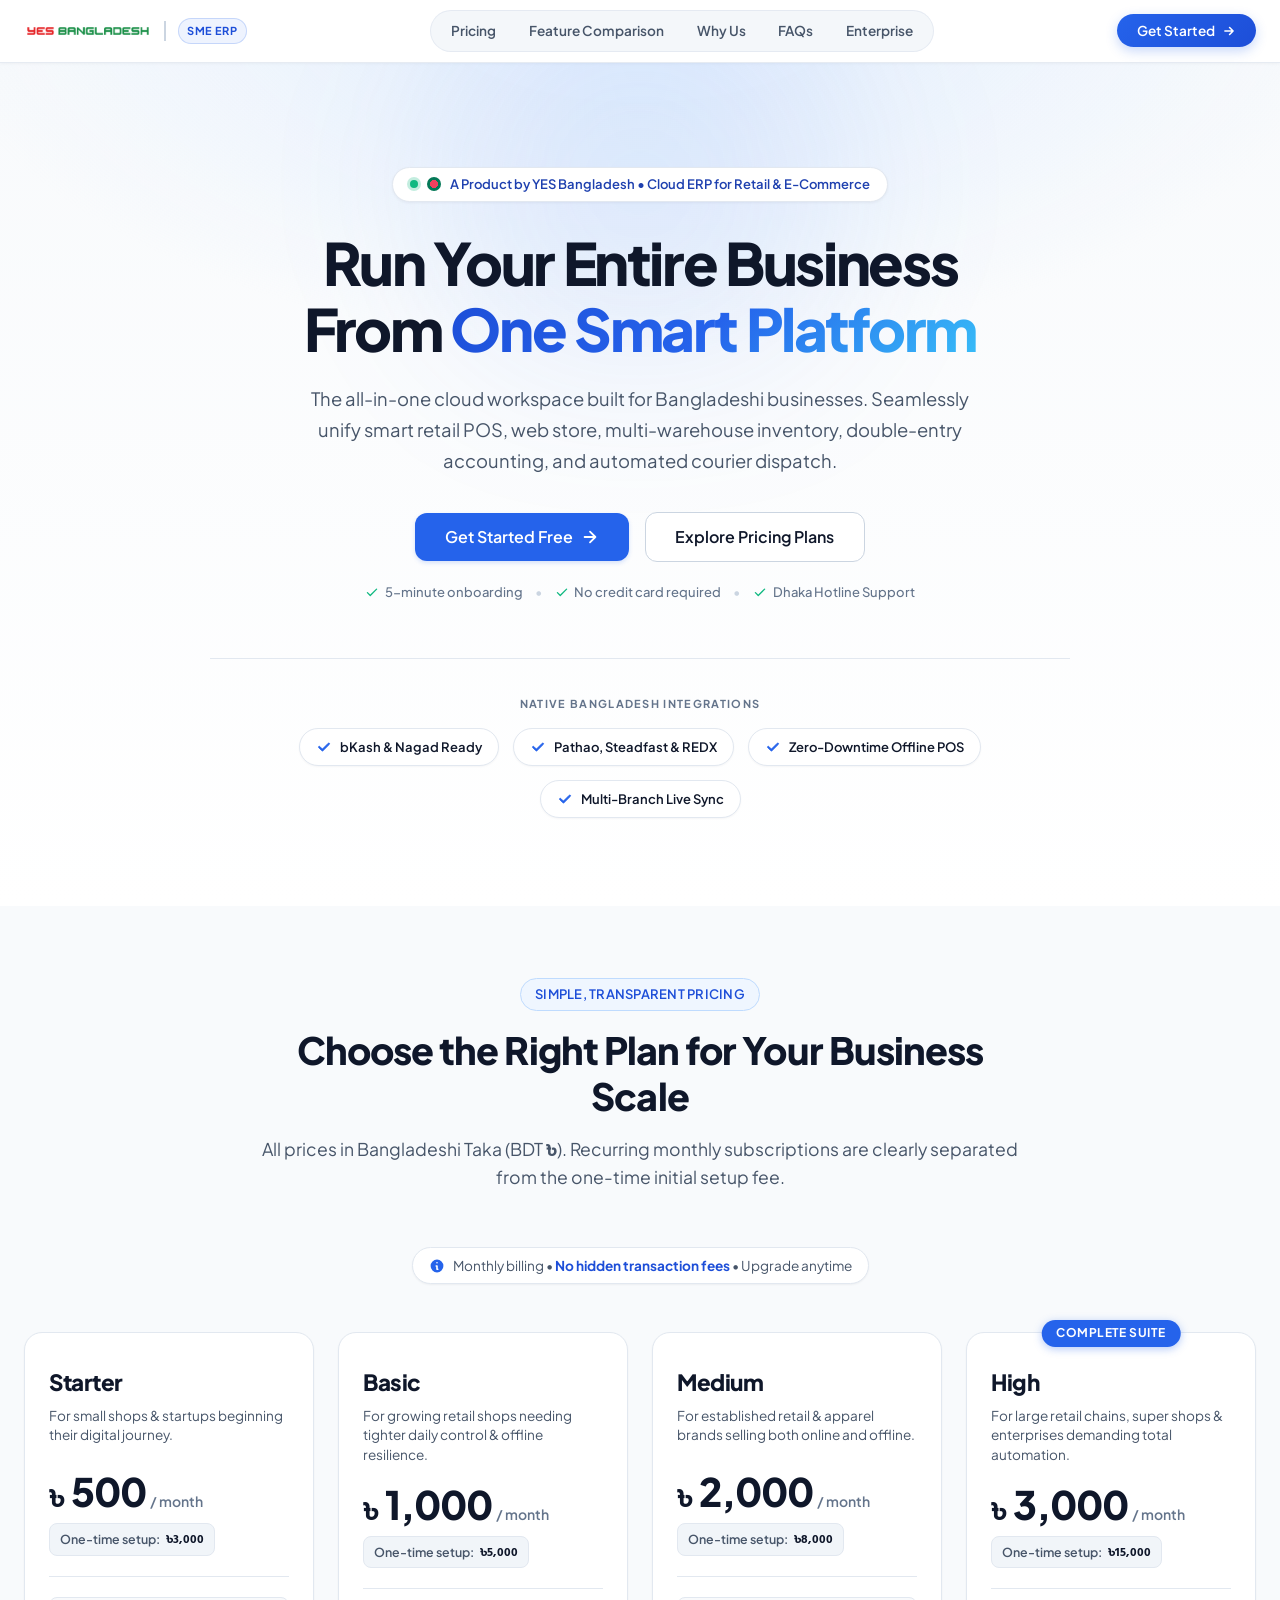
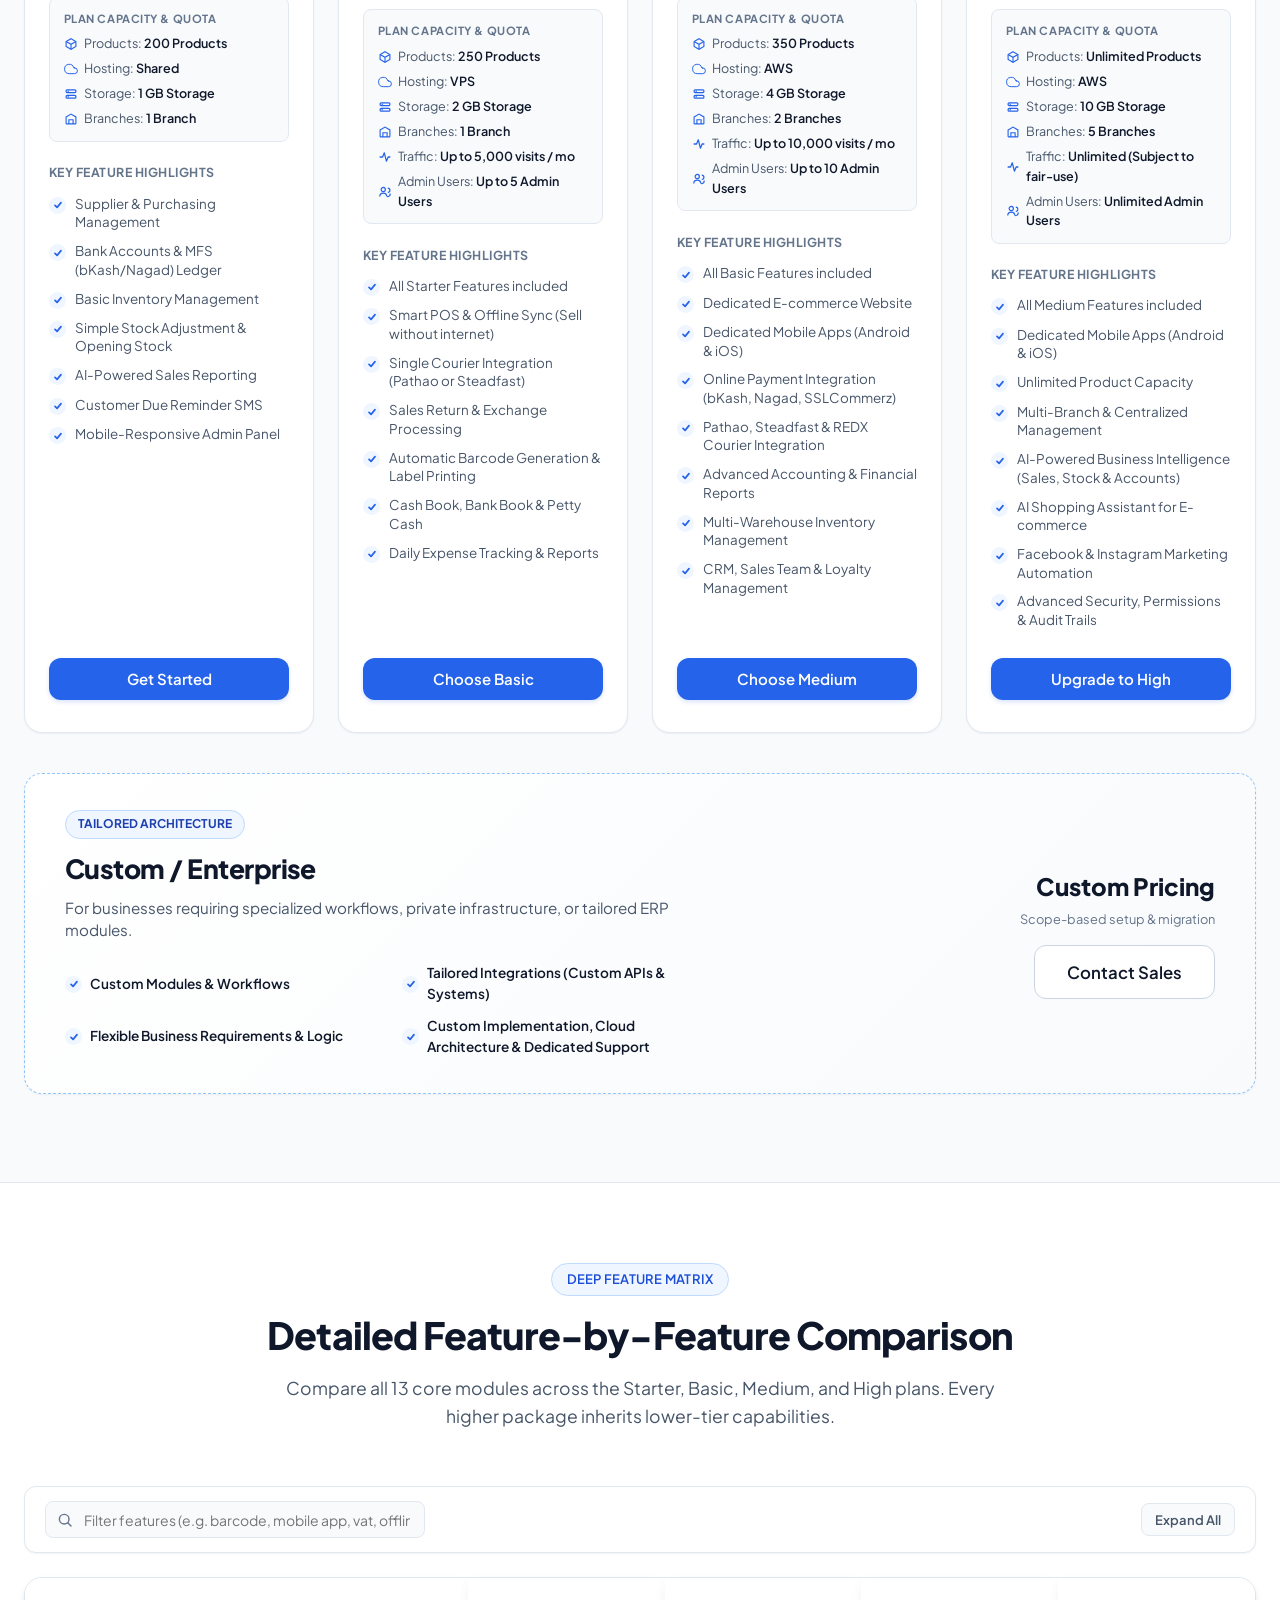
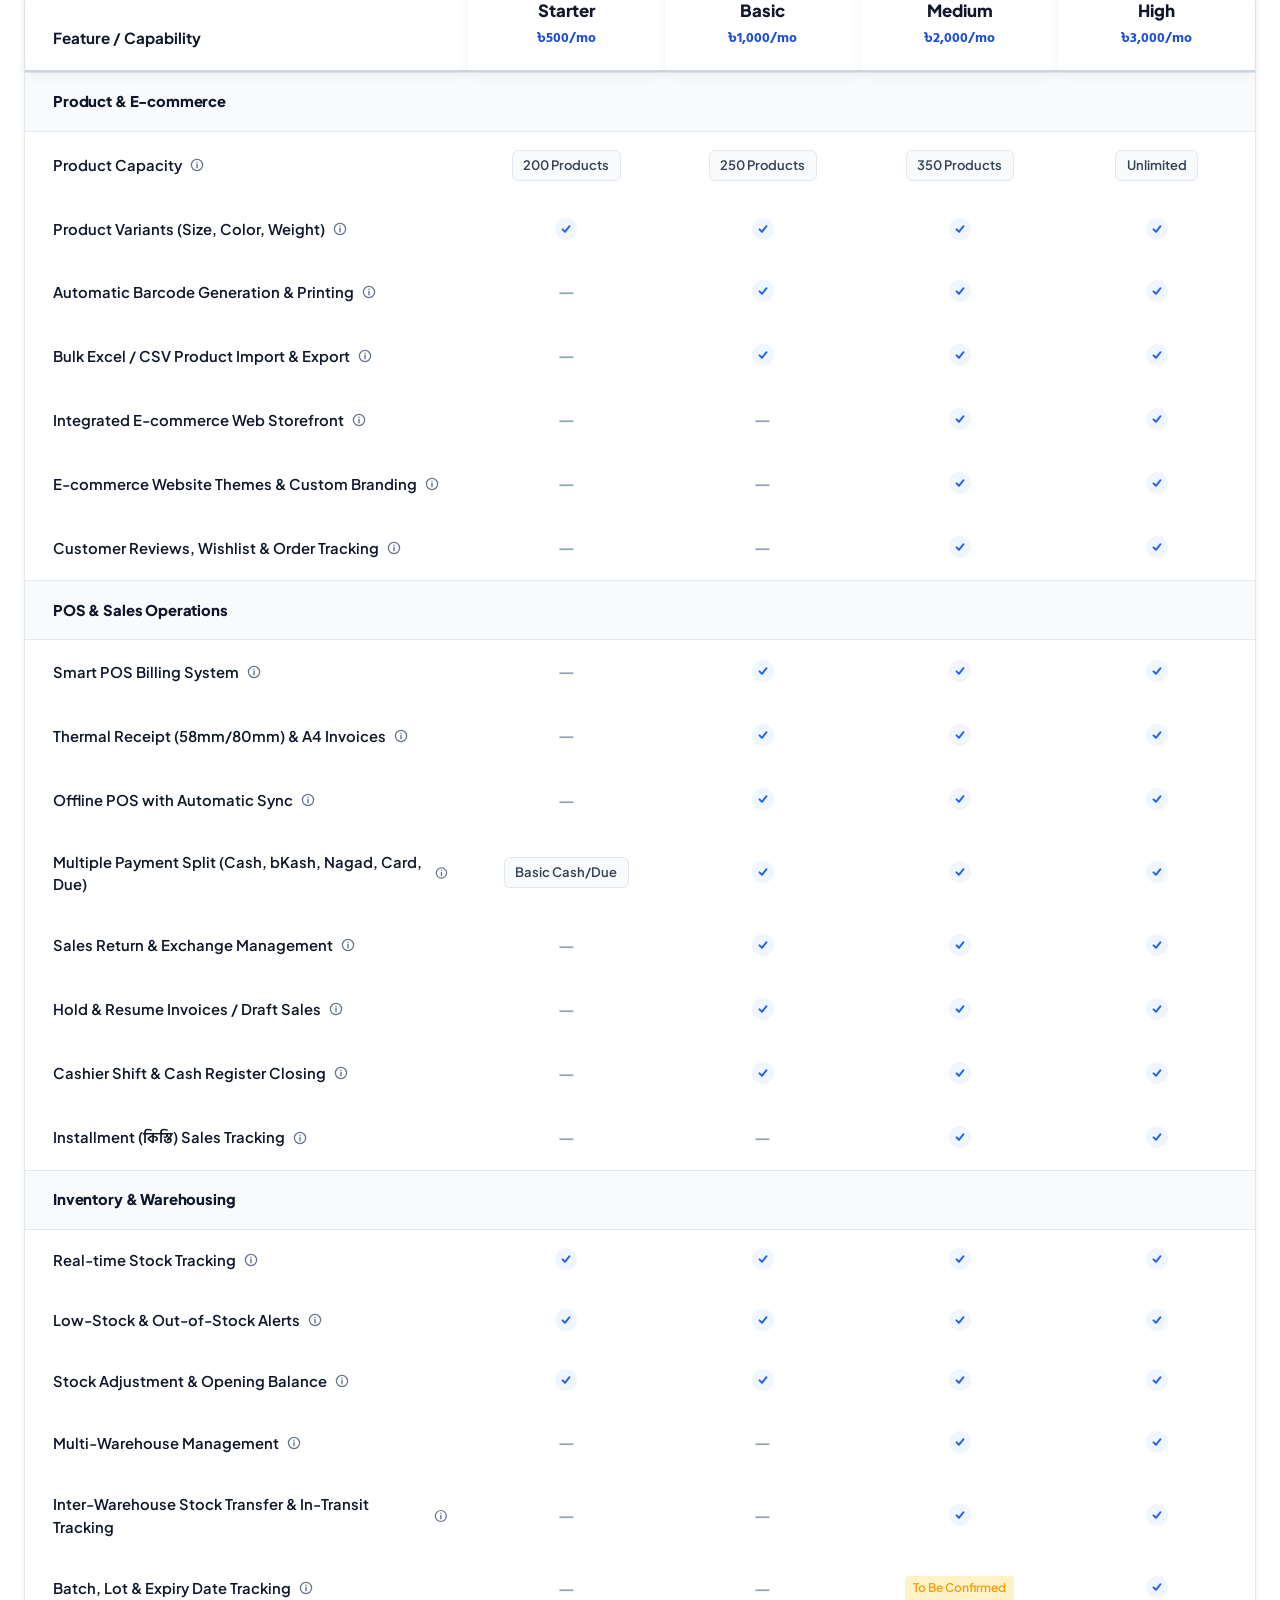
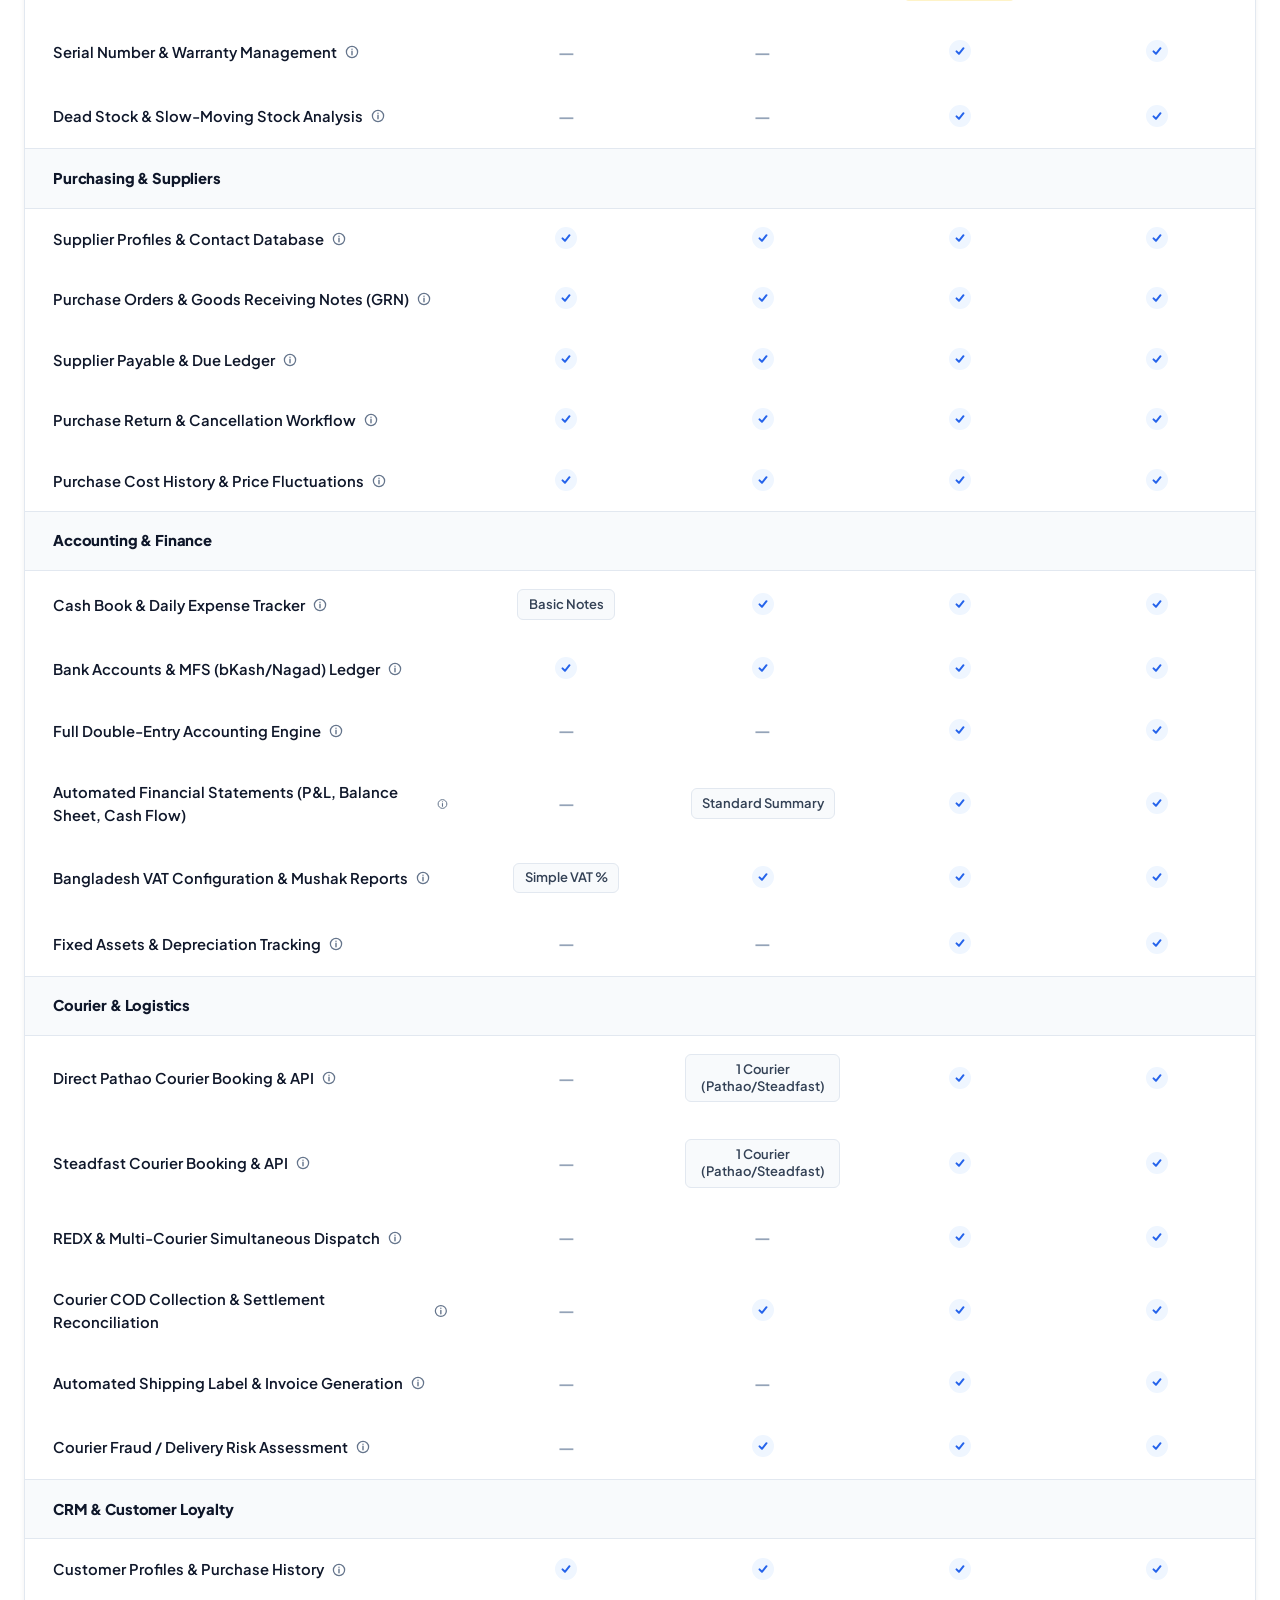
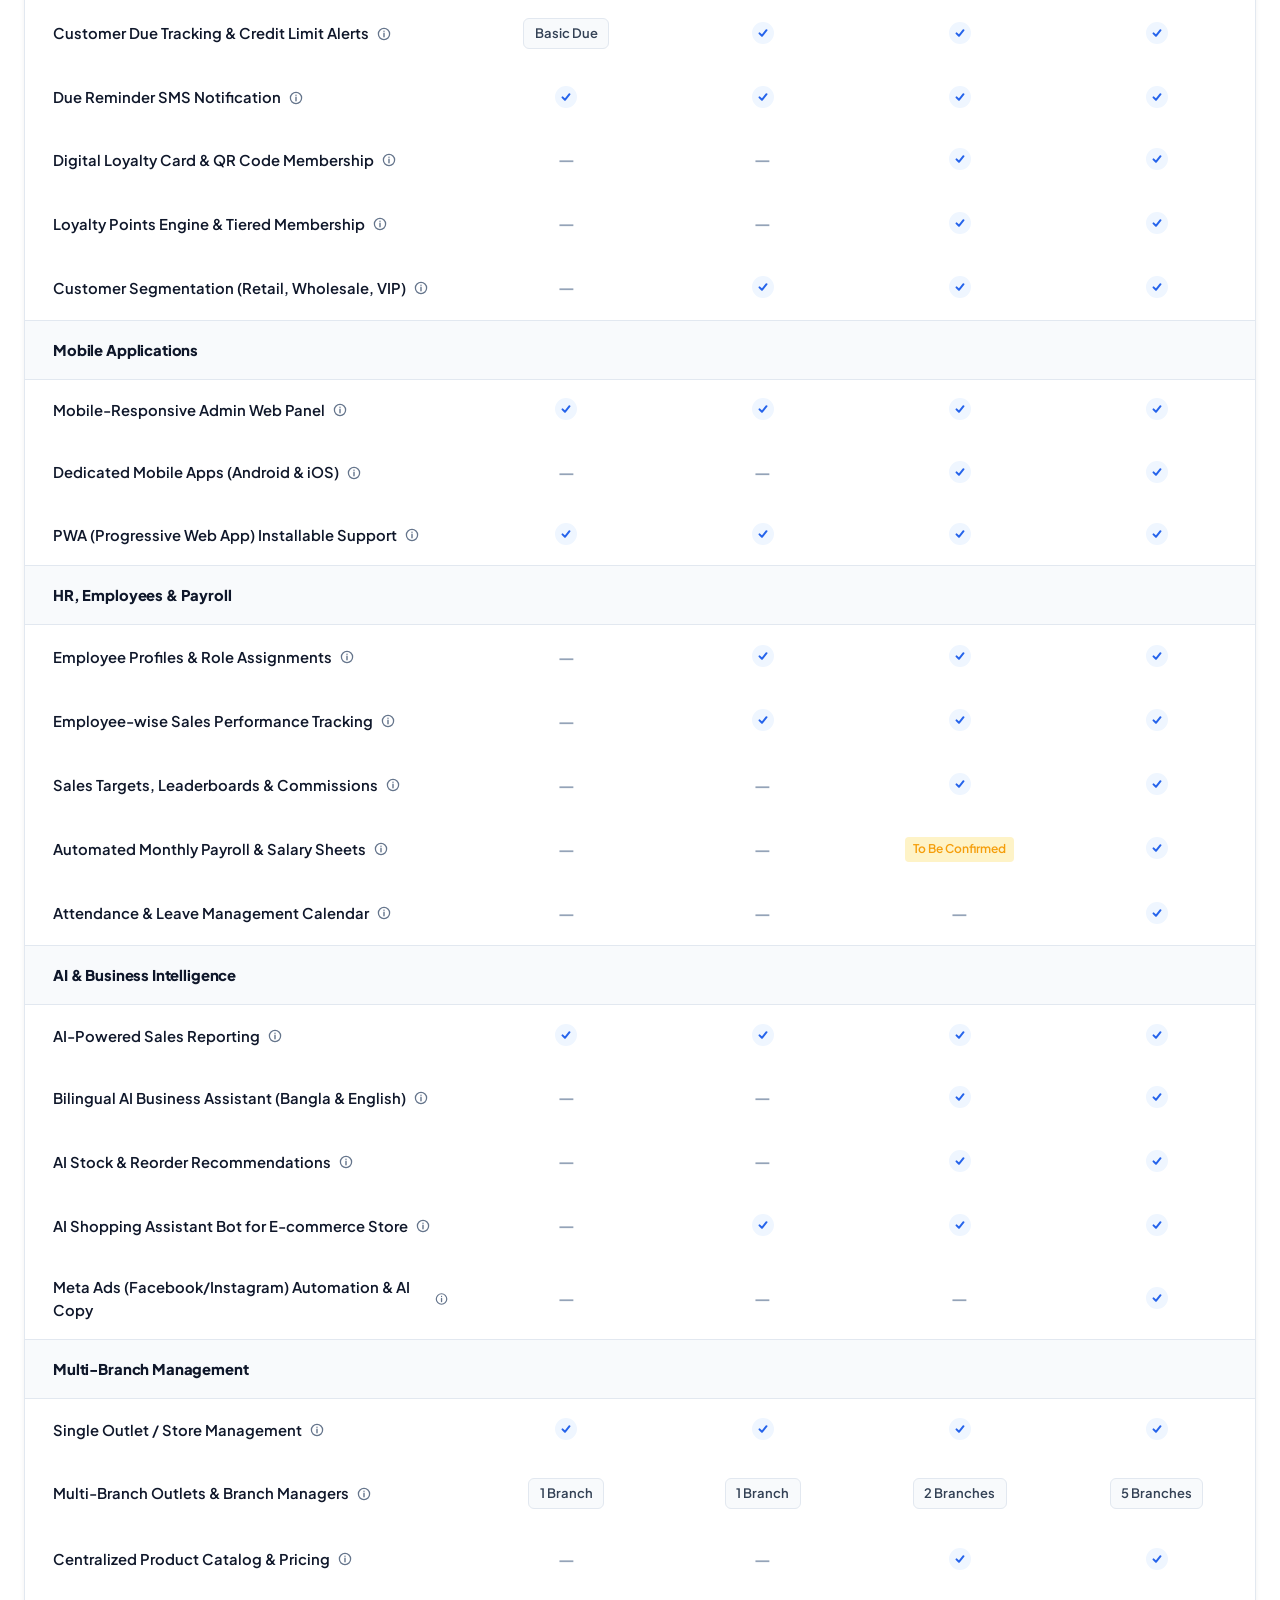
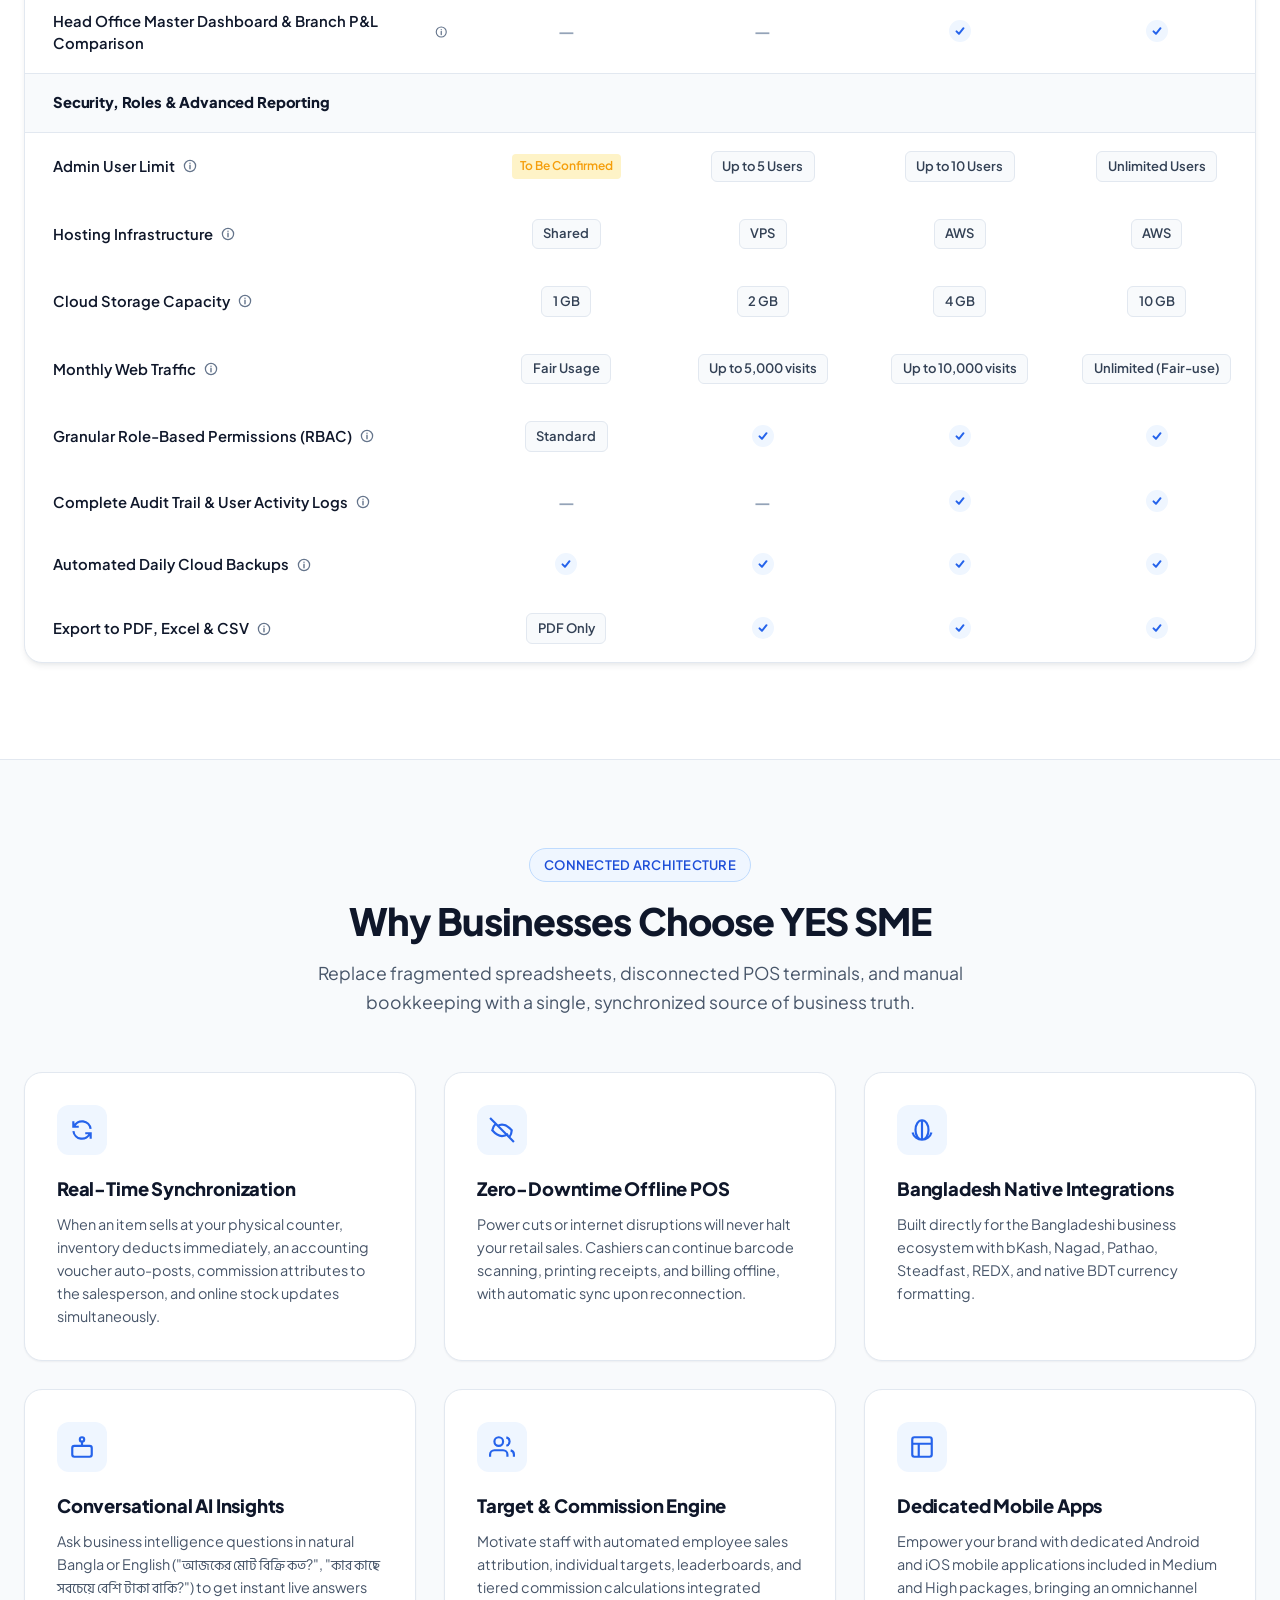
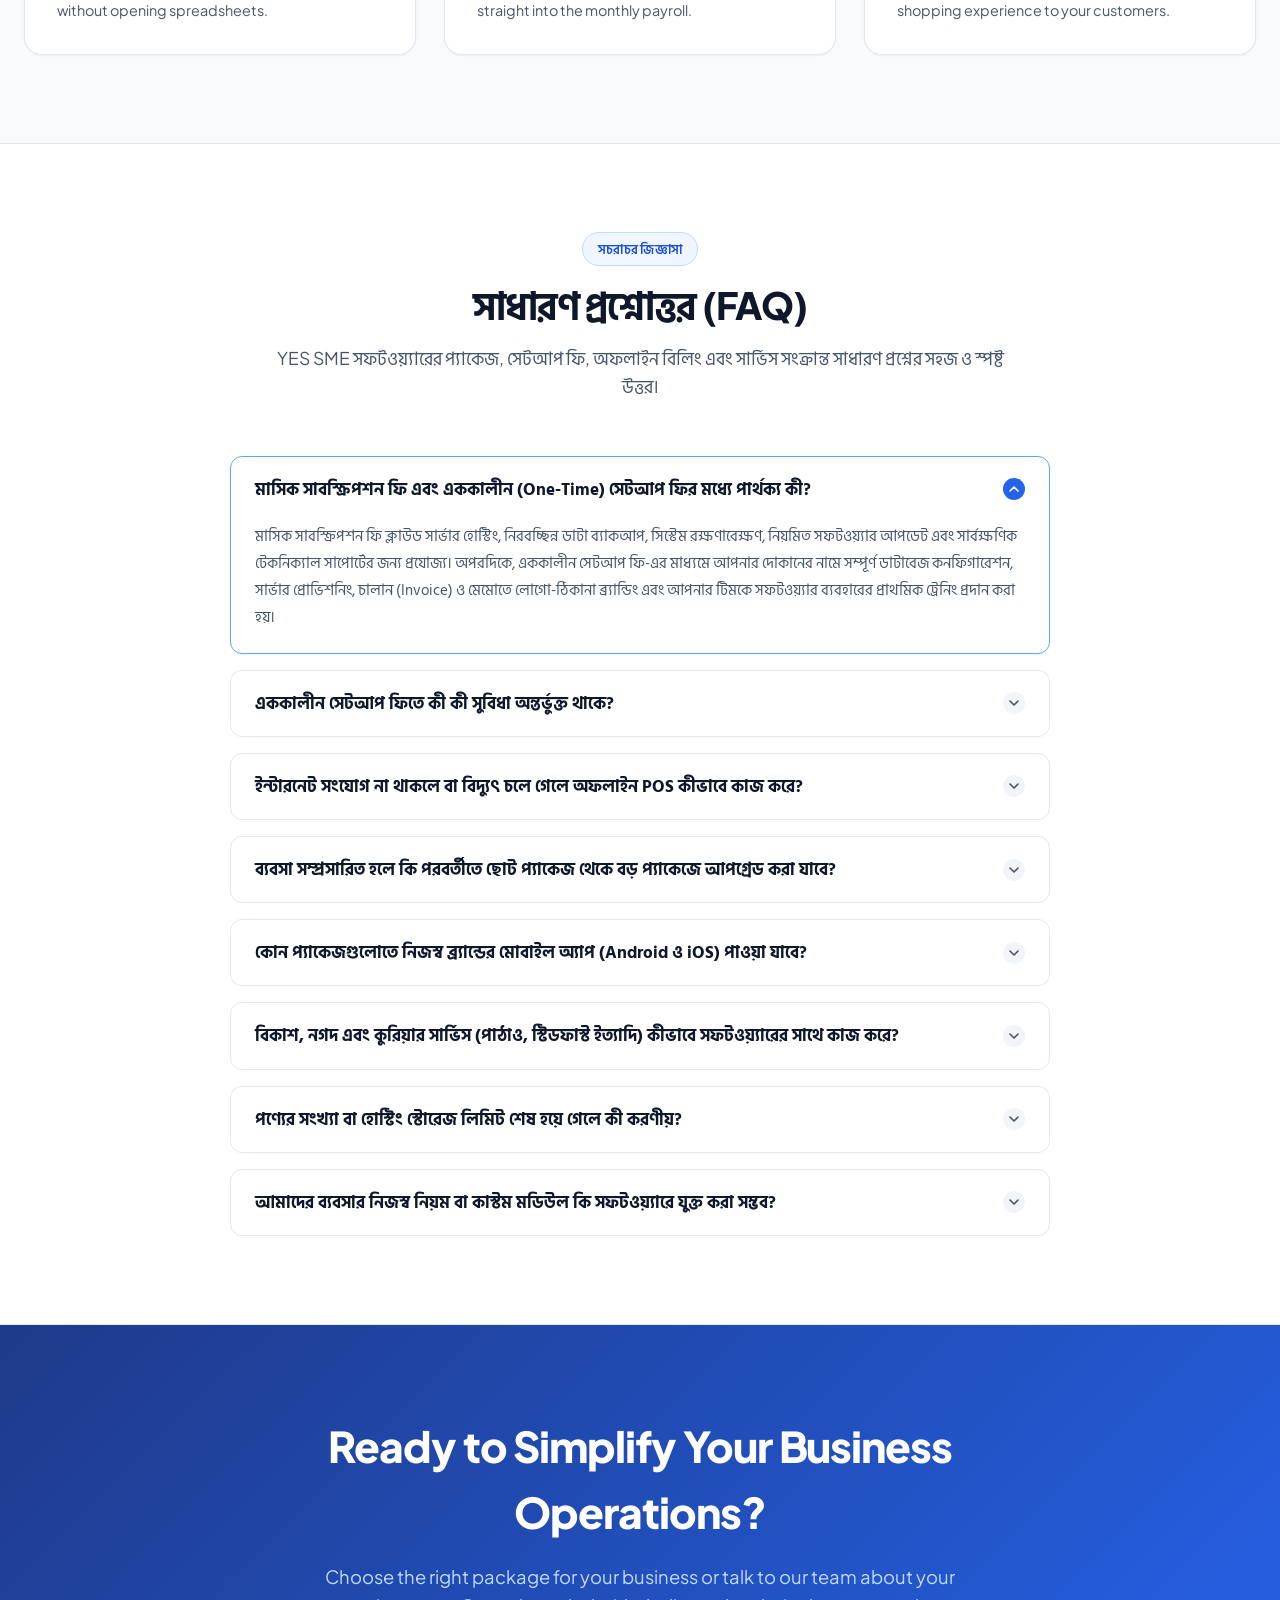
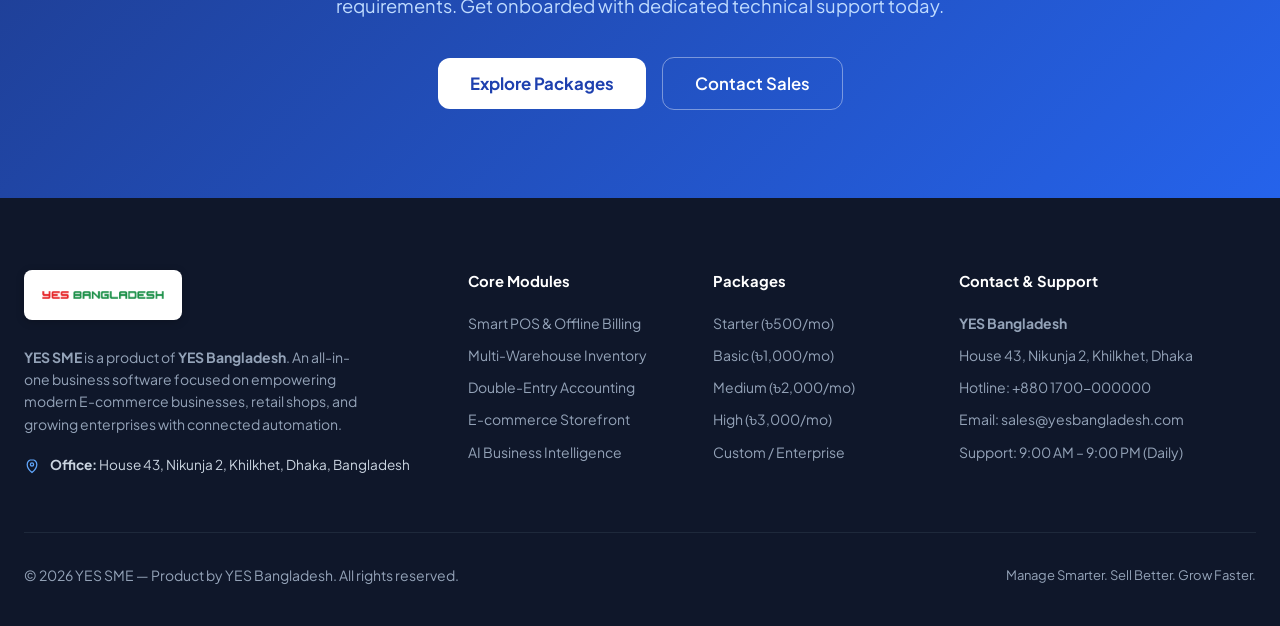
==== commit 5707fc3b: "Translate FAQ section to natural Bangla for marketing team and local business owners" ====
--- a/index.html
+++ b/index.html
@@ -371,10 +371,10 @@
     <section class="section section-alt" id="faq">
       <div class="container">
         <div class="section-header">
-          <div class="section-badge">Got Questions?</div>
-          <h2 class="section-title">Frequently Asked Questions</h2>
+          <div class="section-badge">সচরাচর জিজ্ঞাসা</div>
+          <h2 class="section-title">সাধারণ প্রশ্নোত্তর (FAQ)</h2>
           <p class="section-subtitle">
-            Clear answers regarding our package limits, setup fees, offline functionality, and platform upgrades.
+            YES SME সফটওয়্যারের প্যাকেজ, সেটআপ ফি, অফলাইন বিলিং এবং সার্ভিস সংক্রান্ত সাধারণ প্রশ্নের সহজ ও স্পষ্ট উত্তর।
           </p>
         </div>
 
--- a/css/style.css
+++ b/css/style.css
@@ -75,6 +75,7 @@
 
 html {
   scroll-behavior: smooth;
+  scroll-padding-top: 5.5rem;
   font-size: 16px;
   -webkit-text-size-adjust: 100%;
 }
@@ -170,58 +171,52 @@
 }
 
 /* ==========================================================================
-   NAVIGATION - FLOATING GLASS ISLAND (LINEAR / VERCEL STYLE)
+   2026 STANDARD PRESENTATION NAVBAR (FLUSH, ZERO OVERLAP, HIGH-TECH)
    ========================================================================== */
 .site-nav {
   position: sticky;
-  top: 1rem;
-  z-index: 100;
+  top: 0;
+  left: 0;
+  right: 0;
   width: 100%;
-  padding: 0 1.25rem;
-  background: transparent;
-  pointer-events: none;
-  transition: all var(--transition-normal);
+  z-index: 1000;
+  background: rgba(255, 255, 255, 0.96);
+  backdrop-filter: blur(16px);
+  -webkit-backdrop-filter: blur(16px);
+  border-bottom: 1px solid rgba(226, 232, 240, 0.85);
+  box-shadow: 0 1px 3px rgba(15, 23, 42, 0.04);
+  transition: background var(--transition-fast), box-shadow var(--transition-fast), border-color var(--transition-fast);
+}
+
+.site-nav.is-scrolled {
+  background: rgba(255, 255, 255, 0.98);
+  box-shadow: 0 4px 20px -2px rgba(15, 23, 42, 0.07), 0 2px 6px -1px rgba(15, 23, 42, 0.03);
+  border-bottom-color: rgba(203, 213, 225, 0.95);
 }
 
 .nav-inner {
-  pointer-events: auto;
-  max-width: 1140px;
+  display: flex;
+  align-items: center;
+  justify-content: space-between;
+  height: 3.85rem;
+  max-width: var(--container-max);
   margin: 0 auto;
-  background: rgba(255, 255, 255, 0.88);
-  backdrop-filter: blur(20px);
-  -webkit-backdrop-filter: blur(20px);
-  border: 1px solid rgba(226, 232, 240, 0.85);
-  border-radius: var(--radius-full);
-  padding: 0.45rem 0.65rem 0.45rem 1.25rem;
-  min-height: 3.75rem;
-  box-shadow: 
-    0 12px 32px -4px rgba(15, 23, 42, 0.08),
-    0 4px 12px -2px rgba(15, 23, 42, 0.04);
-  display: flex;
-  align-items: center;
-  justify-content: space-between;
+  padding: 0 1.5rem;
   gap: 1.5rem;
-  transition: box-shadow var(--transition-fast), border-color var(--transition-fast);
-}
-
-.nav-inner:hover {
-  box-shadow: 
-    0 16px 36px -4px rgba(15, 23, 42, 0.12),
-    0 6px 16px -2px rgba(15, 23, 42, 0.06);
-  border-color: rgba(203, 213, 225, 0.95);
-}
-
+}
+
+/* Brand */
 .brand-logo {
   display: flex;
   align-items: center;
-  gap: 0.65rem;
+  gap: 0.75rem;
   text-decoration: none;
   flex-shrink: 0;
 }
 
 .brand-img-logo {
   height: 32px;
-  max-width: 170px;
+  max-width: 175px;
   width: auto;
   object-fit: contain;
   display: block;
@@ -241,33 +236,33 @@
 .brand-product-badge {
   background: rgba(37, 99, 235, 0.08);
   color: var(--primary-700);
-  border: 1px solid rgba(37, 99, 235, 0.22);
-  font-size: 0.7rem;
+  border: 1px solid rgba(37, 99, 235, 0.2);
+  font-size: 0.6875rem;
   font-weight: 700;
   padding: 0.2rem 0.55rem;
   border-radius: var(--radius-full);
   letter-spacing: 0.04em;
   text-transform: uppercase;
-  box-shadow: none;
-}
-
+}
+
+/* Modern 2026 Segmented Navigation Track */
 .nav-links {
   display: flex;
   align-items: center;
   gap: 0.25rem;
   list-style: none;
-  background: rgba(241, 245, 249, 0.65);
-  padding: 0.25rem 0.35rem;
+  background: rgba(241, 245, 249, 0.75);
+  padding: 0.22rem 0.35rem;
   border-radius: var(--radius-full);
-  border: 1px solid rgba(226, 232, 240, 0.6);
+  border: 1px solid rgba(226, 232, 240, 0.8);
 }
 
 .nav-links a {
-  font-size: 0.875rem;
+  font-size: 0.85rem;
   font-weight: 600;
   color: var(--text-muted);
   transition: all var(--transition-fast);
-  padding: 0.4rem 0.95rem;
+  padding: 0.38rem 0.9rem;
   border-radius: var(--radius-full);
   text-decoration: none;
   display: inline-block;
@@ -275,11 +270,19 @@
 }
 
 .nav-links a:hover {
+  color: var(--text-main);
+  background: rgba(255, 255, 255, 0.8);
+}
+
+/* Active Section Indicator (Auto-highlighted on scroll) */
+.nav-links a.is-active {
   color: var(--primary-600);
   background: #ffffff;
-  box-shadow: 0 2px 8px rgba(15, 23, 42, 0.06);
-}
-
+  font-weight: 700;
+  box-shadow: 0 2px 6px rgba(15, 23, 42, 0.06);
+}
+
+/* Right CTA */
 .nav-cta-wrap {
   display: flex;
   align-items: center;
@@ -289,29 +292,43 @@
 
 .nav-cta-wrap .btn {
   border-radius: var(--radius-full);
-  padding: 0.55rem 1.25rem;
-  font-size: 0.875rem;
+  padding: 0.5rem 1.25rem;
+  font-size: 0.85rem;
   font-weight: 600;
-  box-shadow: 0 4px 14px rgba(37, 99, 235, 0.3);
+  background: linear-gradient(135deg, var(--primary-600) 0%, var(--primary-700) 100%);
+  color: #ffffff;
+  box-shadow: 0 4px 12px rgba(37, 99, 235, 0.25);
+  display: inline-flex;
+  align-items: center;
+  gap: 0.45rem;
   transition: all var(--transition-fast);
 }
 
 .nav-cta-wrap .btn:hover {
   transform: translateY(-1px);
-  box-shadow: 0 6px 20px rgba(37, 99, 235, 0.4);
+  box-shadow: 0 6px 18px rgba(37, 99, 235, 0.35);
+}
+
+.nav-cta-wrap .btn svg {
+  transition: transform var(--transition-fast);
+}
+
+.nav-cta-wrap .btn:hover svg {
+  transform: translateX(3px);
 }
 
 .mobile-toggle {
   display: none;
   align-items: center;
   justify-content: center;
-  width: 38px;
-  height: 38px;
+  width: 36px;
+  height: 36px;
   border-radius: var(--radius-full);
   border: 1px solid var(--border-medium);
   background: #ffffff;
   font-size: 1.25rem;
   color: var(--text-main);
+  padding: 0.4rem;
   cursor: pointer;
   transition: all var(--transition-fast);
 }
@@ -1088,7 +1105,6 @@
   background: #ffffff;
   border: 1px solid var(--border-light);
   border-radius: var(--radius-lg);
-  overflow: hidden;
   box-shadow: var(--shadow-md);
   position: relative;
 }
@@ -1096,6 +1112,15 @@
 .table-scroll {
   overflow-x: auto;
   -webkit-overflow-scrolling: touch;
+}
+
+@media (min-width: 992px) {
+  .table-wrapper {
+    overflow: visible;
+  }
+  .table-scroll {
+    overflow: visible;
+  }
 }
 
 .comparison-table {
@@ -1107,13 +1132,33 @@
   min-width: 780px;
 }
 
-/* Table Header - Cleanly anchored to table card with elegant divider */
+/* Table Header - Sticky for Presentation Flow (Approach 1) */
 .comparison-table thead th {
-  position: relative;
-  background: #ffffff;
-  padding: 1.35rem 1.25rem;
-  border-bottom: 2px solid var(--border-light);
+  position: sticky;
+  top: 3.85rem;
+  z-index: 30;
+  background-color: #ffffff;
+  padding: 1.25rem 1.25rem;
+  border-bottom: 2px solid var(--border-medium);
   vertical-align: bottom;
+  box-shadow: 0 4px 14px -3px rgba(15, 23, 42, 0.08);
+  transition: all var(--transition-fast);
+}
+
+.comparison-table thead tr th:first-child {
+  border-top-left-radius: calc(var(--radius-lg) - 1px);
+}
+
+.comparison-table thead tr th:last-child {
+  border-top-right-radius: calc(var(--radius-lg) - 1px);
+}
+
+.comparison-table tbody tr:last-child td:first-child {
+  border-bottom-left-radius: calc(var(--radius-lg) - 1px);
+}
+
+.comparison-table tbody tr:last-child td:last-child {
+  border-bottom-right-radius: calc(var(--radius-lg) - 1px);
 }
 
 .comparison-table thead th.col-feature {
@@ -1381,7 +1426,9 @@
   align-items: center;
   justify-content: space-between;
   text-align: left;
-  font-size: 1.025rem;
+  font-family: var(--font-bengali), var(--font-family);
+  font-size: 1.05rem;
+  line-height: 1.5;
   font-weight: 700;
   color: var(--text-main);
   gap: 1rem;
@@ -1413,19 +1460,20 @@
 .faq-answer {
   max-height: 0;
   overflow: hidden;
-  transition: max-height 0.3s ease-out;
+  transition: max-height 0.35s ease-out;
 }
 
 .faq-answer-inner {
   padding: 0 1.5rem 1.35rem 1.5rem;
-  font-size: 0.925rem;
+  font-family: var(--font-bengali), var(--font-family);
+  font-size: 0.965rem;
   color: var(--text-muted);
-  line-height: 1.65;
+  line-height: 1.75;
   border-top: 1px dashed transparent;
 }
 
 .faq-item.is-open .faq-answer {
-  max-height: 400px;
+  max-height: 600px;
 }
 
 /* ==========================================================================
@@ -1814,14 +1862,14 @@
   }
 
   .site-nav {
-    top: 0.5rem;
-    padding: 0 0.75rem;
+    top: 0;
+    padding: 0;
   }
 
   .nav-inner {
-    border-radius: 18px;
-    padding: 0.45rem 0.65rem 0.45rem 0.95rem;
-    min-height: 3.5rem;
+    height: 3.75rem;
+    padding: 0 1rem;
+    border-radius: 0;
   }
 
   .nav-links, .nav-phone {
@@ -1836,21 +1884,21 @@
     display: flex;
     flex-direction: column;
     position: absolute;
-    top: calc(100% + 0.6rem);
-    left: 0.75rem;
-    right: 0.75rem;
+    top: 3.75rem;
+    left: 0;
+    right: 0;
     background: #ffffff;
-    border: 1px solid var(--border-light);
-    border-radius: 20px;
-    padding: 1.25rem;
-    box-shadow: 0 16px 36px -4px rgba(15, 23, 42, 0.16);
-    gap: 0.5rem;
-    z-index: 100;
+    border-bottom: 1px solid var(--border-light);
+    border-radius: 0;
+    padding: 1.5rem;
+    box-shadow: var(--shadow-lg);
+    gap: 1rem;
+    z-index: 1000;
   }
 
   .nav-links.is-mobile-open a {
-    padding: 0.65rem 1rem;
-    border-radius: 10px;
+    padding: 0.5rem 0;
+    border-radius: 0;
   }
 
   .enterprise-card {
@@ -1891,6 +1939,7 @@
   }
 
   .comparison-table thead th {
+    top: 3.65rem;
     padding: 1rem 0.75rem;
   }
 
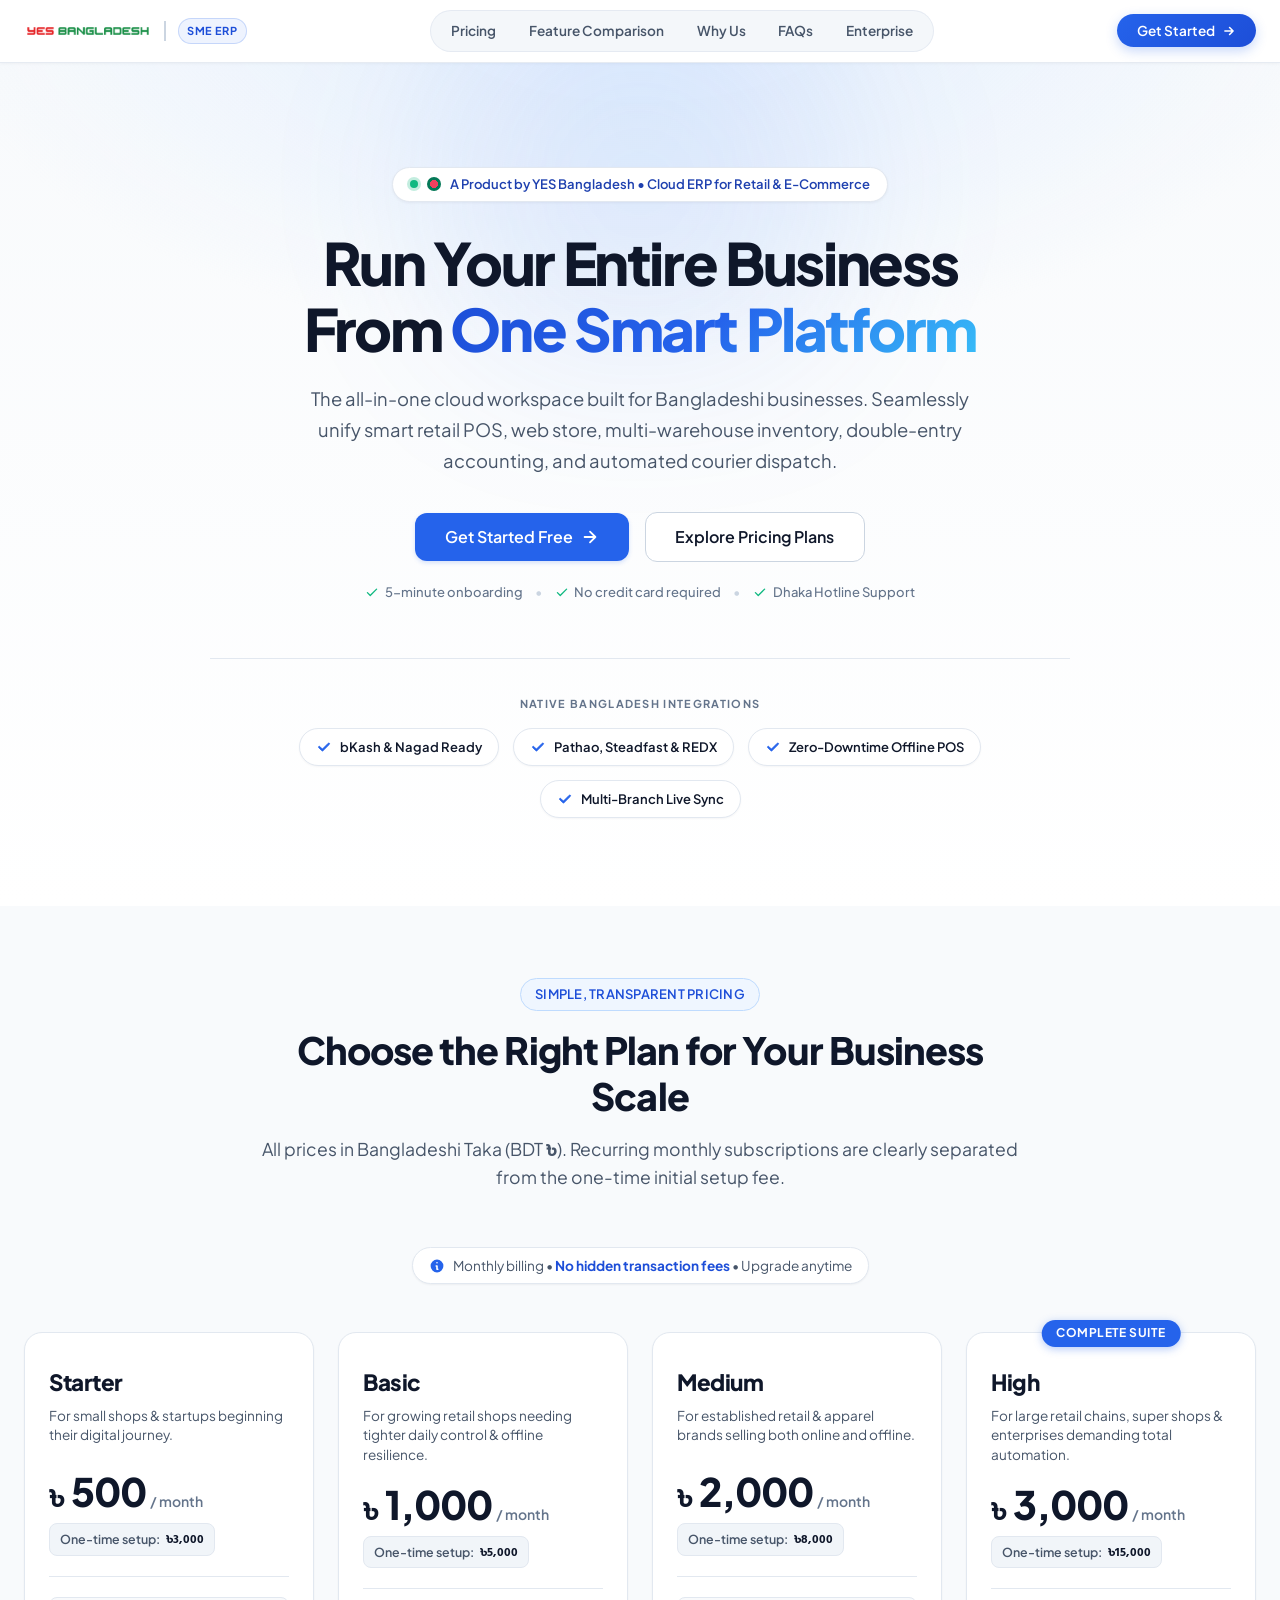
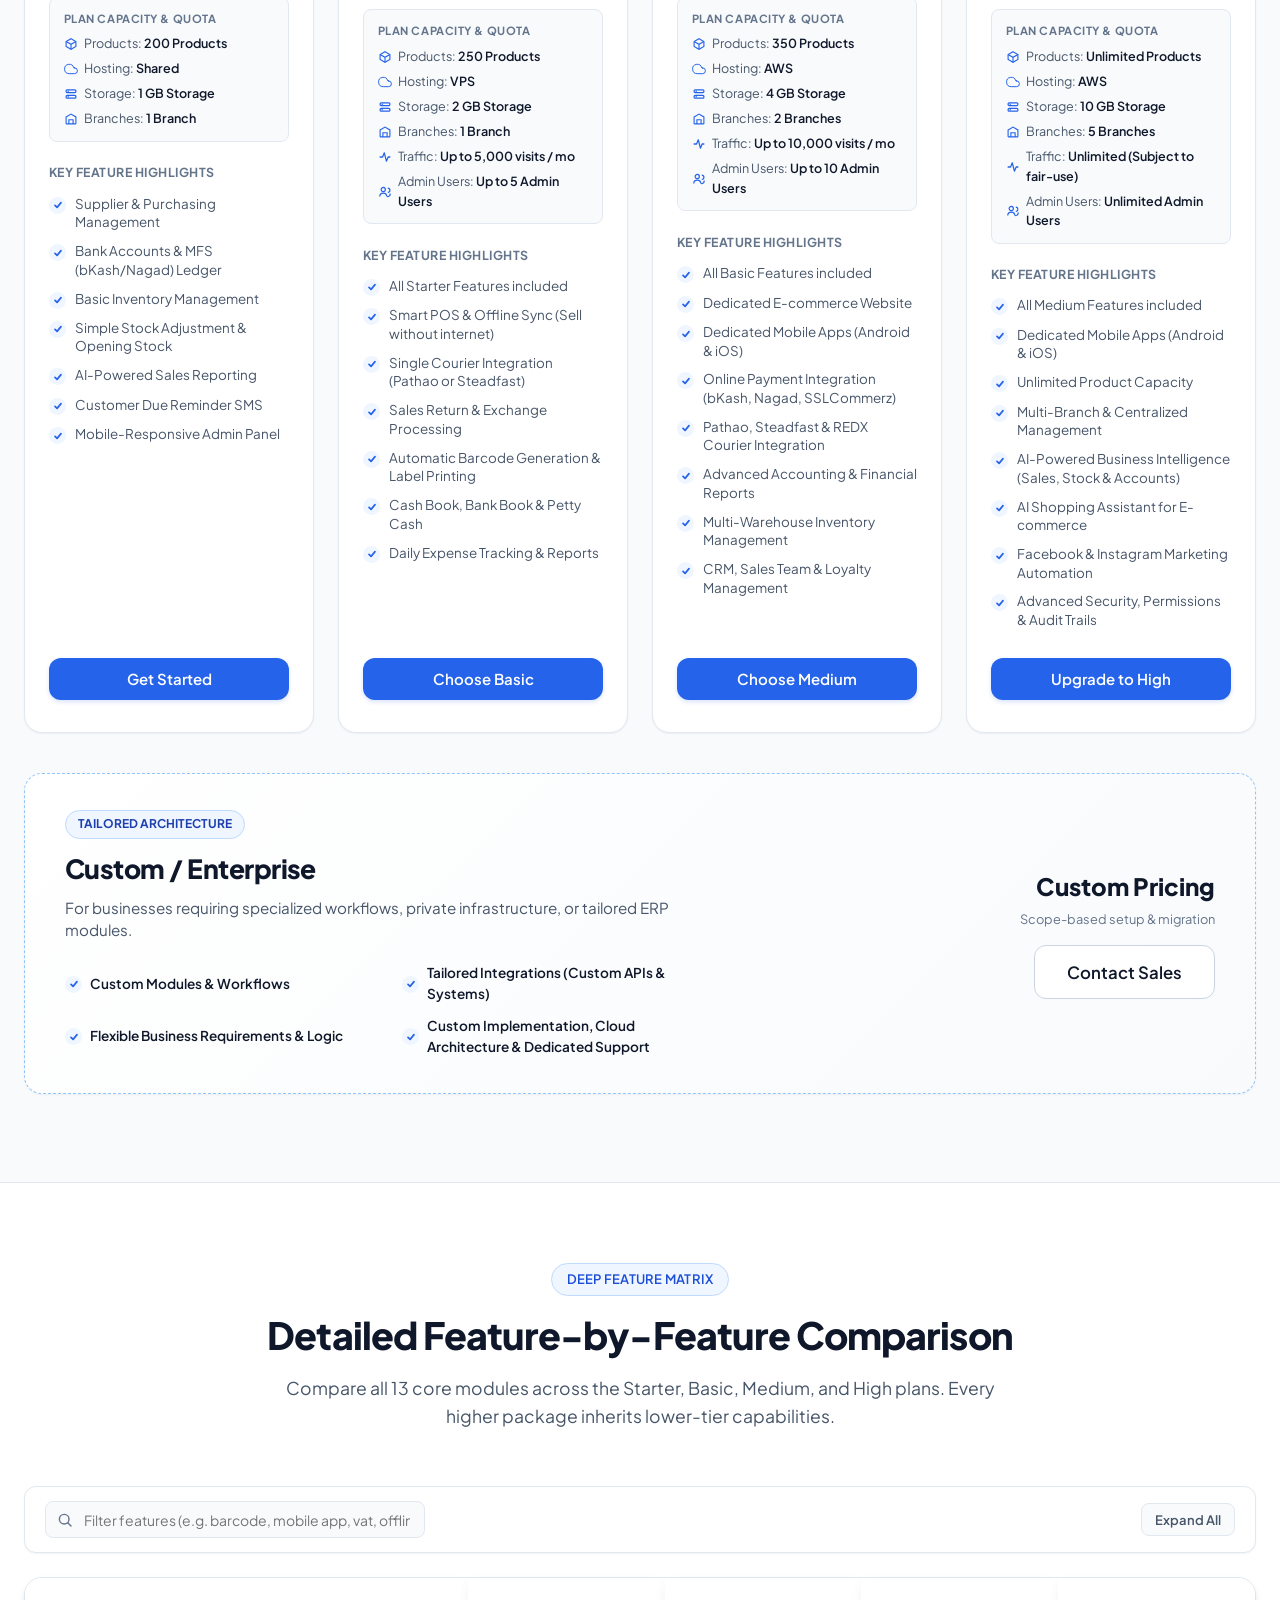
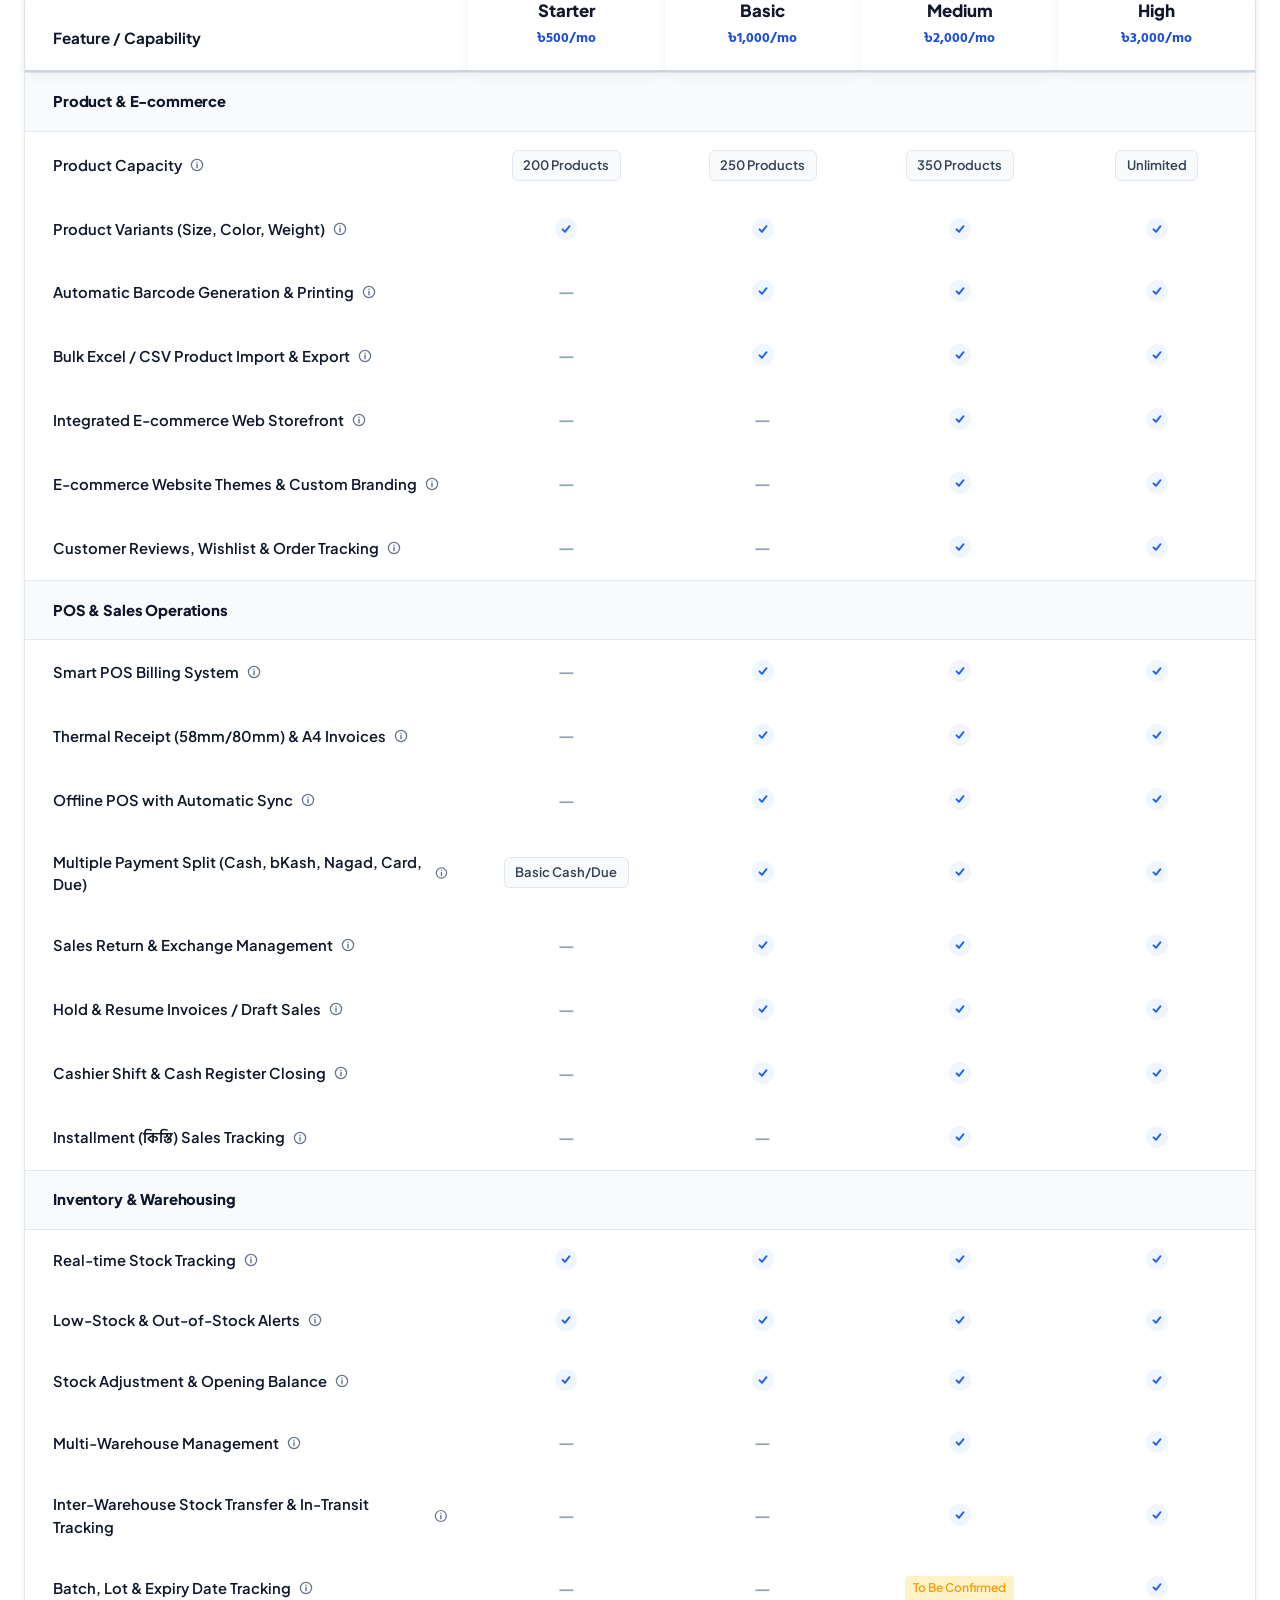
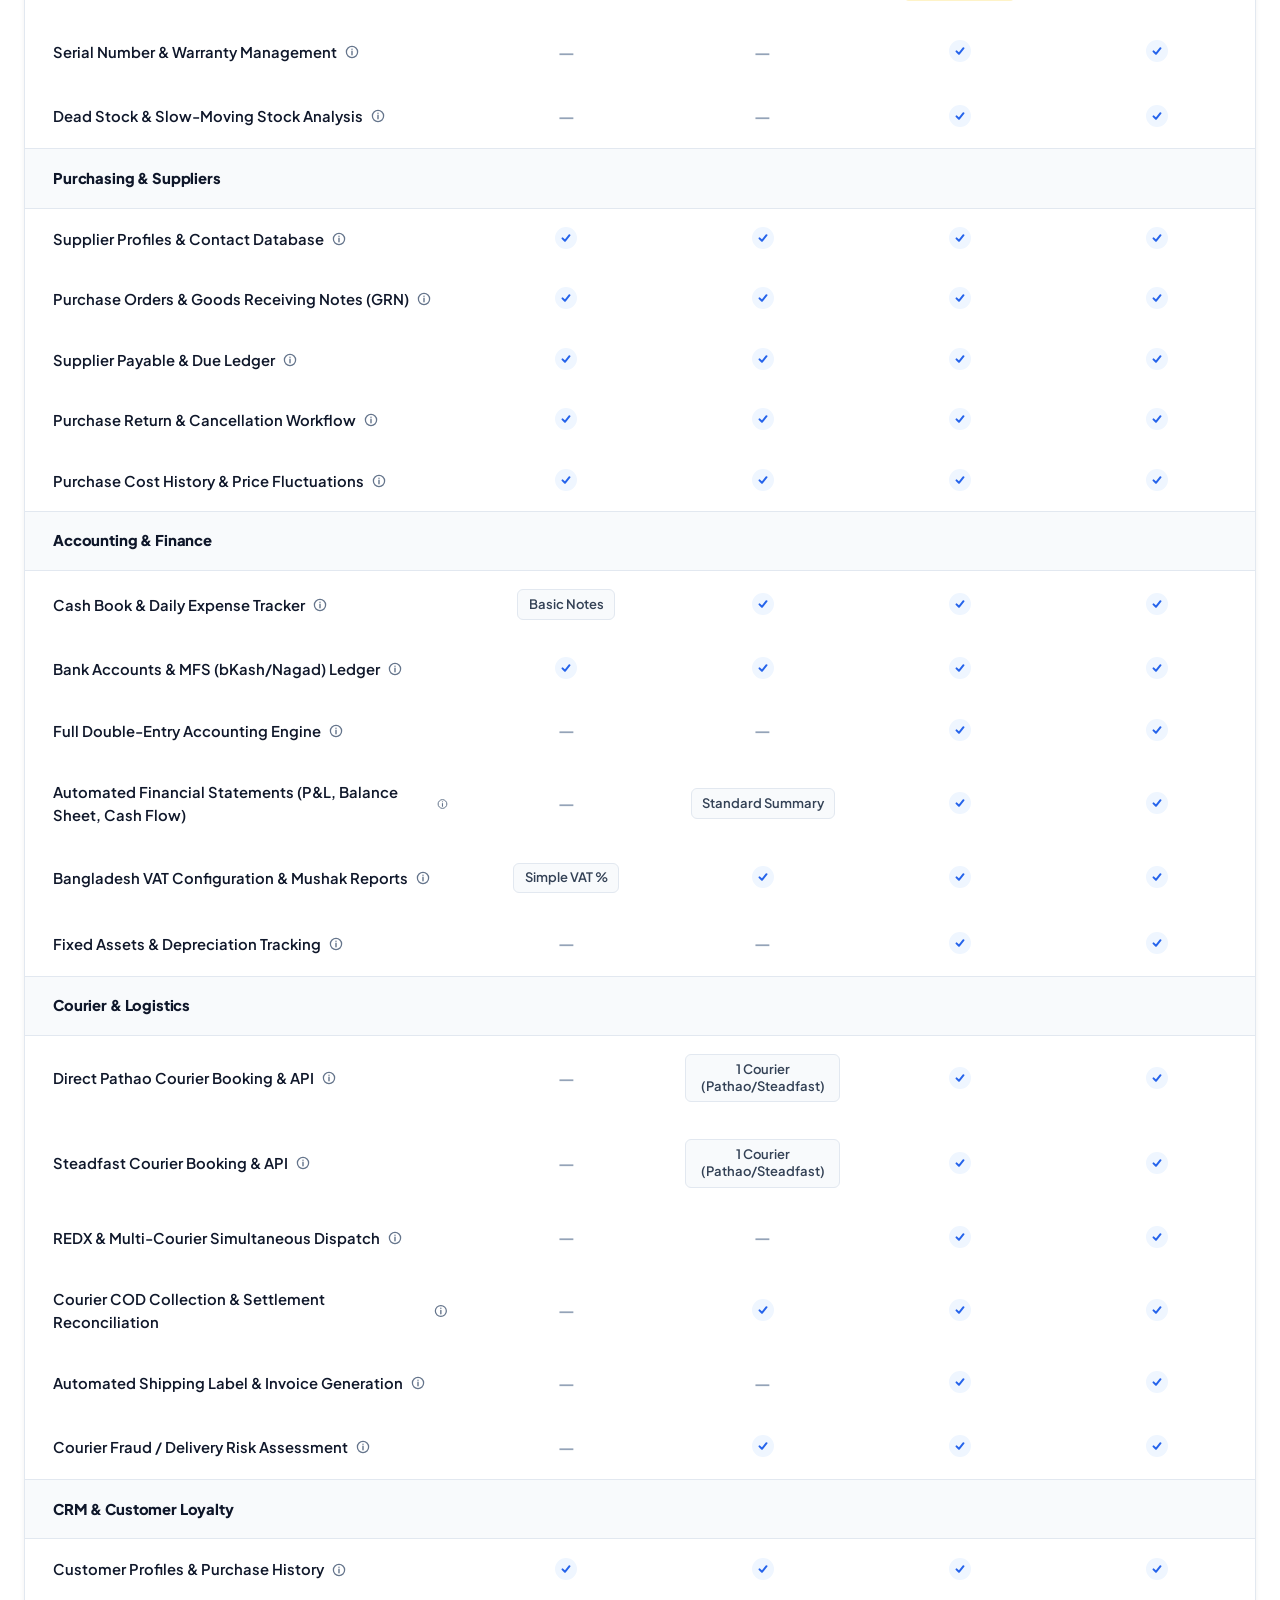
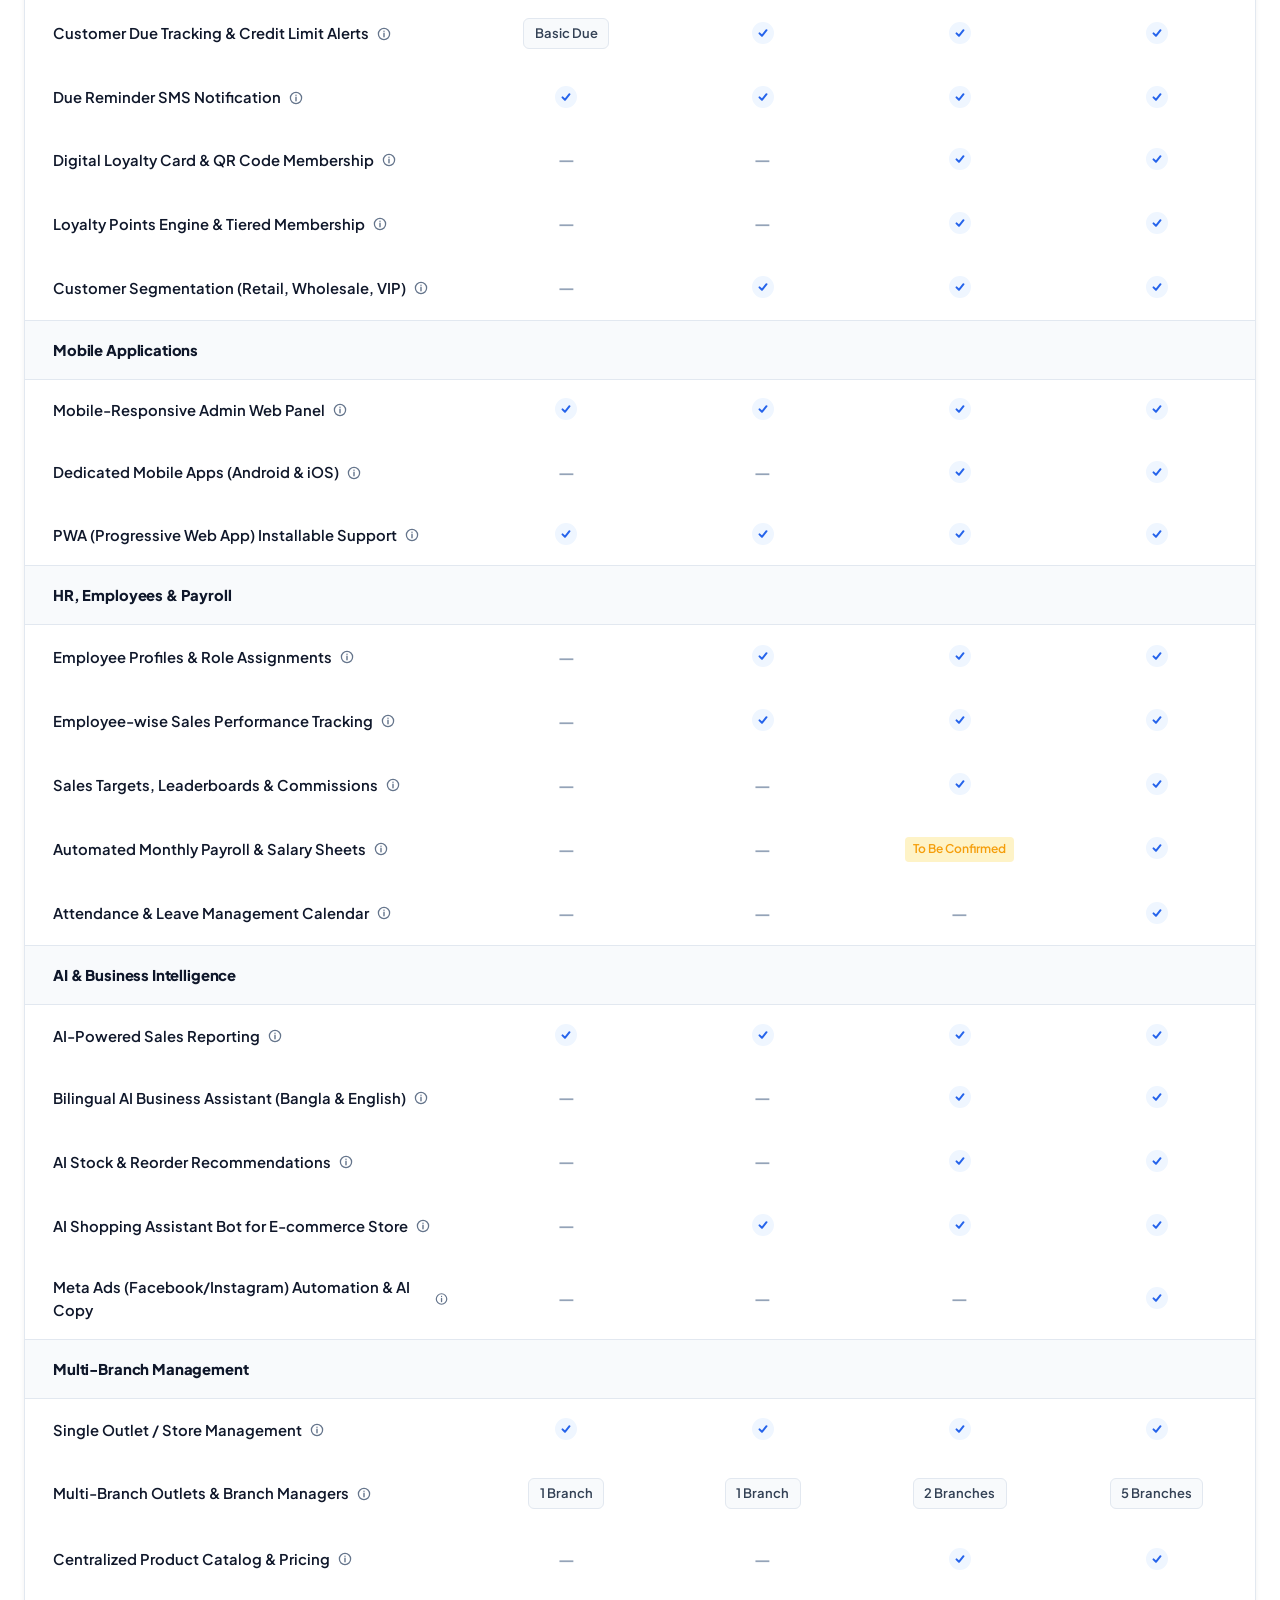
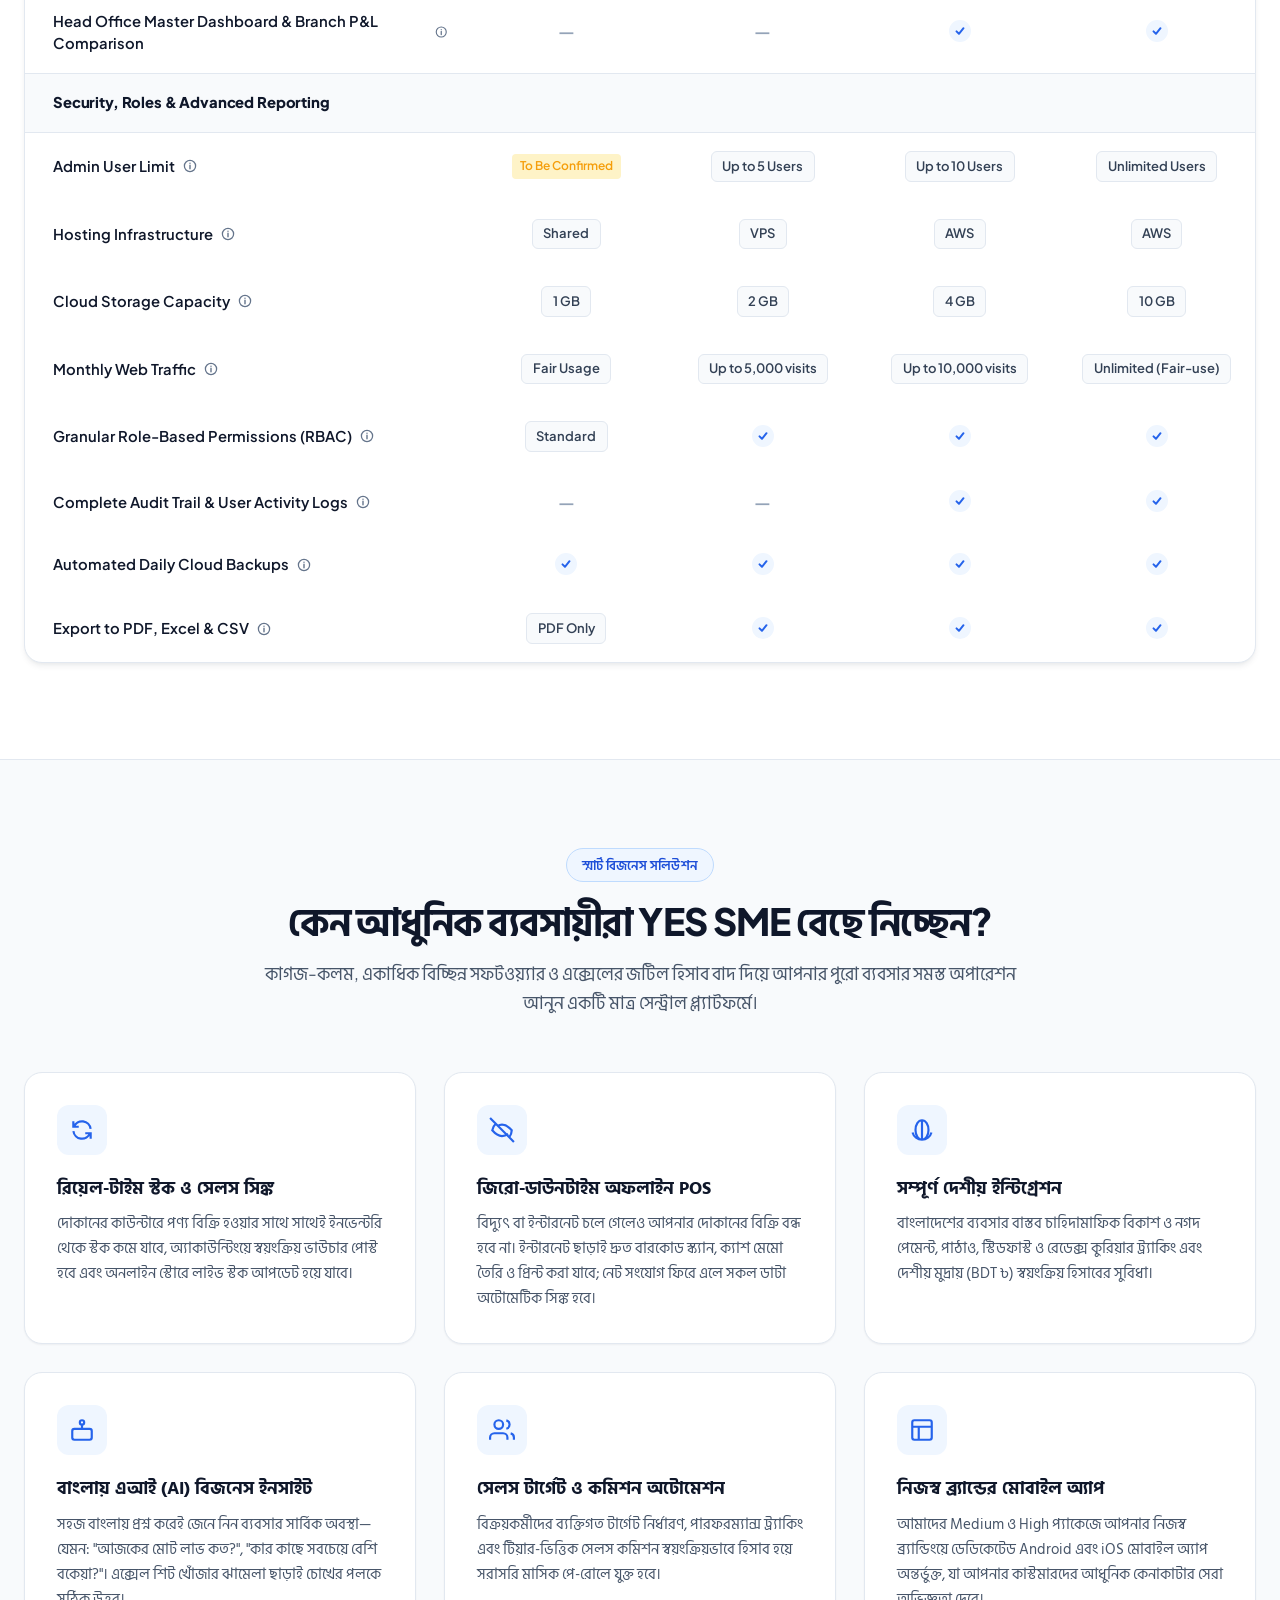
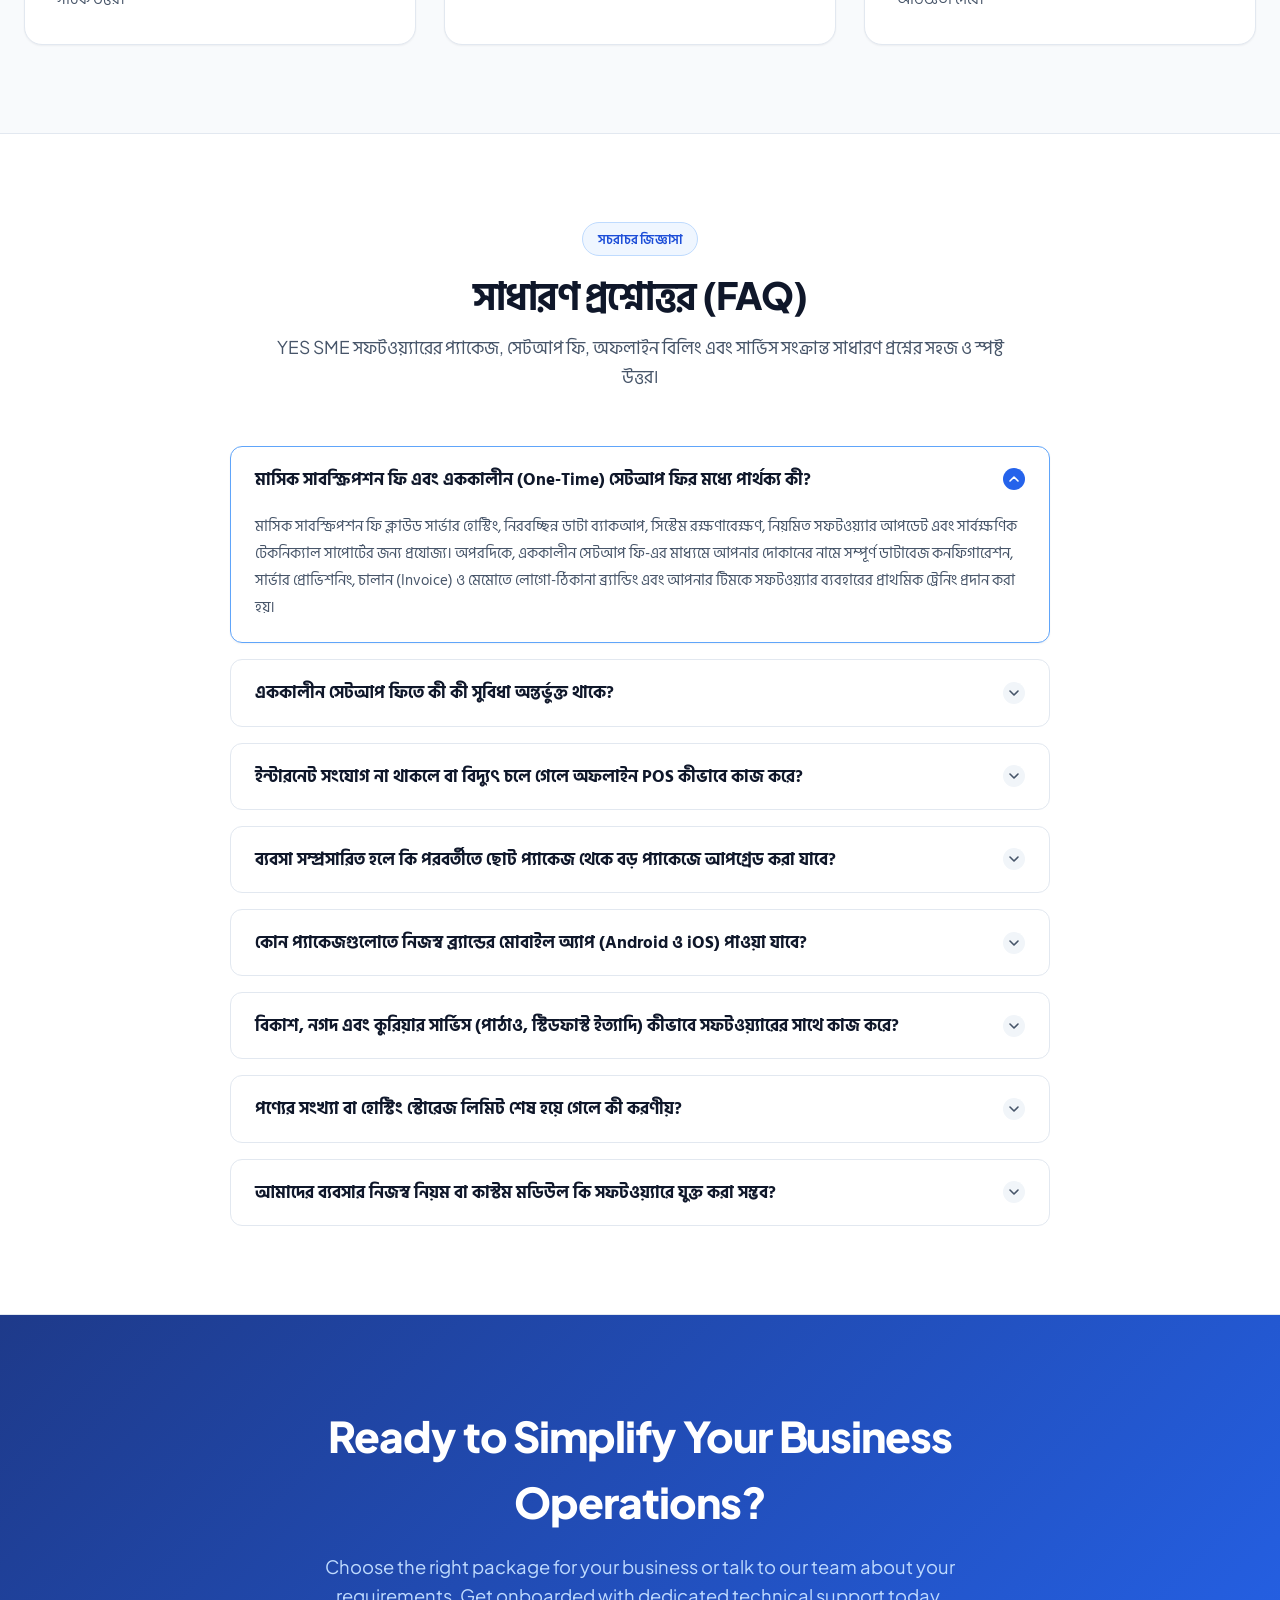
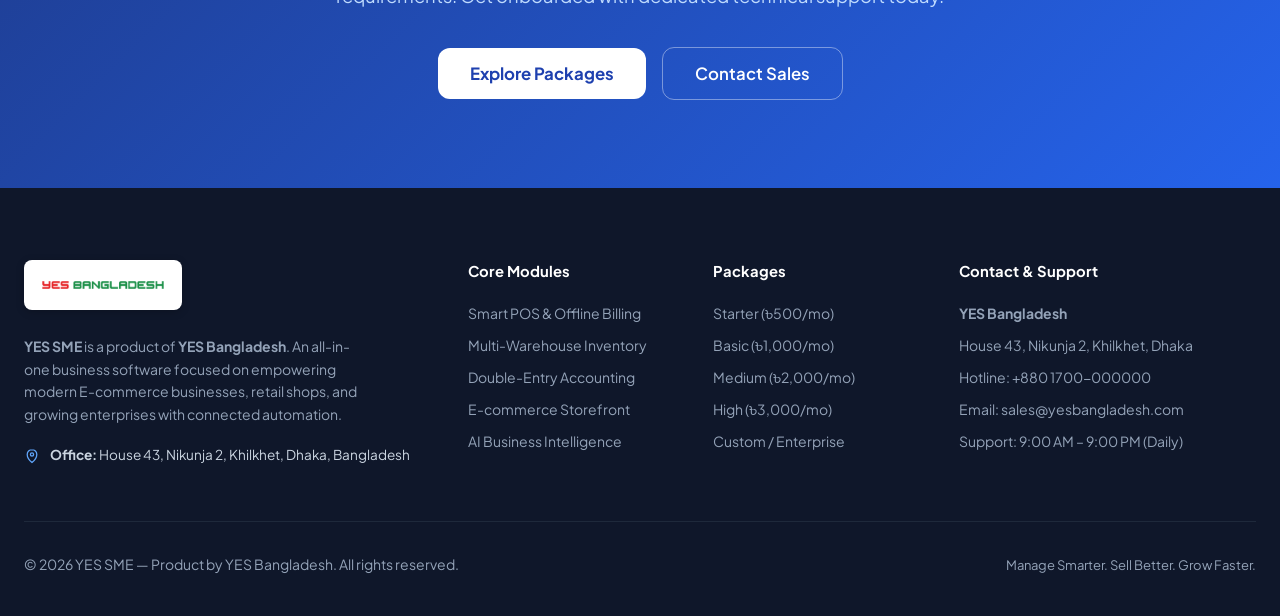
==== commit 37fc9179: "Translate Why YES SME value proposition cards to Bangla" ====
--- a/index.html
+++ b/index.html
@@ -271,10 +271,10 @@
     <section class="section" id="why-us">
       <div class="container">
         <div class="section-header">
-          <div class="section-badge">Connected Architecture</div>
-          <h2 class="section-title">Why Businesses Choose YES SME</h2>
+          <div class="section-badge">স্মার্ট বিজনেস সলিউশন</div>
+          <h2 class="section-title">কেন আধুনিক ব্যবসায়ীরা YES SME বেছে নিচ্ছেন?</h2>
           <p class="section-subtitle">
-            Replace fragmented spreadsheets, disconnected POS terminals, and manual bookkeeping with a single, synchronized source of business truth.
+            কাগজ-কলম, একাধিক বিচ্ছিন্ন সফটওয়্যার ও এক্সেলের জটিল হিসাব বাদ দিয়ে আপনার পুরো ব্যবসার সমস্ত অপারেশন আনুন একটি মাত্র সেন্ট্রাল প্ল্যাটফর্মে।
           </p>
         </div>
 
@@ -286,9 +286,9 @@
                 <path d="M4 4v5h.582m15.356 2A8.001 8.001 0 004.582 9m0 0H9m11 11v-5h-.581m0 0a8.003 8.003 0 01-15.357-2m15.357 2H15"/>
               </svg>
             </div>
-            <h3 class="why-card-title">Real-Time Synchronization</h3>
+            <h3 class="why-card-title">রিয়েল-টাইম স্টক ও সেলস সিঙ্ক</h3>
             <p class="why-card-desc">
-              When an item sells at your physical counter, inventory deducts immediately, an accounting voucher auto-posts, commission attributes to the salesperson, and online stock updates simultaneously.
+              দোকানের কাউন্টারে পণ্য বিক্রি হওয়ার সাথে সাথেই ইনভেন্টরি থেকে স্টক কমে যাবে, অ্যাকাউন্টিংয়ে স্বয়ংক্রিয় ভাউচার পোস্ট হবে এবং অনলাইন স্টোরে লাইভ স্টক আপডেট হয়ে যাবে।
             </p>
           </div>
 
@@ -299,9 +299,9 @@
                 <path d="M1 1l22 22m-4.3-4.3A10.97 10.97 0 0021 12.3c-.6-.7-5-5.3-9-5.3-1.6 0-3.1.6-4.4 1.4M6.2 6.2A10.97 10.97 0 003 12.3c.6.7 5 5.3 9 5.3 2.1 0 4-.8 5.6-2"/>
               </svg>
             </div>
-            <h3 class="why-card-title">Zero-Downtime Offline POS</h3>
+            <h3 class="why-card-title">জিরো-ডাউনটাইম অফলাইন POS</h3>
             <p class="why-card-desc">
-              Power cuts or internet disruptions will never halt your retail sales. Cashiers can continue barcode scanning, printing receipts, and billing offline, with automatic sync upon reconnection.
+              বিদ্যুৎ বা ইন্টারনেট চলে গেলেও আপনার দোকানের বিক্রি বন্ধ হবে না। ইন্টারনেট ছাড়াই দ্রুত বারকোড স্ক্যান, ক্যাশ মেমো তৈরি ও প্রিন্ট করা যাবে; নেট সংযোগ ফিরে এলে সকল ডাটা অটোমেটিক সিঙ্ক হবে।
             </p>
           </div>
 
@@ -312,9 +312,9 @@
                 <path d="M12 21a9.004 9.004 0 008.716-6.747M12 21a9.004 9.004 0 01-8.716-6.747M12 21V3m0 18c-3.5 0-6-4-6-9s2.5-9 6-9m0 18c3.5 0 6-4 6-9s-2.5-9-6-9"/>
               </svg>
             </div>
-            <h3 class="why-card-title">Bangladesh Native Integrations</h3>
+            <h3 class="why-card-title">সম্পূর্ণ দেশীয় ইন্টিগ্রেশন</h3>
             <p class="why-card-desc">
-              Built directly for the Bangladeshi business ecosystem with bKash, Nagad, Pathao, Steadfast, REDX, and native BDT currency formatting.
+              বাংলাদেশের ব্যবসার বাস্তব চাহিদামাফিক বিকাশ ও নগদ পেমেন্ট, পাঠাও, স্টিডফাস্ট ও রেডেক্স কুরিয়ার ট্র্যাকিং এবং দেশীয় মুদ্রায় (BDT ৳) স্বয়ংক্রিয় হিসাবের সুবিধা।
             </p>
           </div>
 
@@ -327,9 +327,9 @@
                 <path d="M12 7v4M8 15h.01M16 15h.01"/>
               </svg>
             </div>
-            <h3 class="why-card-title">Conversational AI Insights</h3>
+            <h3 class="why-card-title">বাংলায় এআই (AI) বিজনেস ইনসাইট</h3>
             <p class="why-card-desc">
-              Ask business intelligence questions in natural Bangla or English ("আজকের মোট বিক্রি কত?", "কার কাছে সবচেয়ে বেশি টাকা বাকি?") to get instant live answers without opening spreadsheets.
+              সহজ বাংলায় প্রশ্ন করেই জেনে নিন ব্যবসার সার্বিক অবস্থা—যেমন: "আজকের মোট লাভ কত?", "কার কাছে সবচেয়ে বেশি বকেয়া?"। এক্সেল শিট খোঁজার ঝামেলা ছাড়াই চোখের পলকে সঠিক উত্তর।
             </p>
           </div>
 
@@ -342,9 +342,9 @@
                 <path d="M23 21v-2a4 4 0 00-3-3.87m-4-12a4 4 0 010 7.75"/>
               </svg>
             </div>
-            <h3 class="why-card-title">Target & Commission Engine</h3>
+            <h3 class="why-card-title">সেলস টার্গেট ও কমিশন অটোমেশন</h3>
             <p class="why-card-desc">
-              Motivate staff with automated employee sales attribution, individual targets, leaderboards, and tiered commission calculations integrated straight into the monthly payroll.
+              বিক্রয়কর্মীদের ব্যক্তিগত টার্গেট নির্ধারণ, পারফরম্যান্স ট্র্যাকিং এবং টিয়ার-ভিত্তিক সেলস কমিশন স্বয়ংক্রিয়ভাবে হিসাব হয়ে সরাসরি মাসিক পে-রোলে যুক্ত হবে।
             </p>
           </div>
 
@@ -356,9 +356,9 @@
                 <path d="M3 9h18M9 21V9"/>
               </svg>
             </div>
-            <h3 class="why-card-title">Dedicated Mobile Apps</h3>
+            <h3 class="why-card-title">নিজস্ব ব্র্যান্ডের মোবাইল অ্যাপ</h3>
             <p class="why-card-desc">
-              Empower your brand with dedicated Android and iOS mobile applications included in Medium and High packages, bringing an omnichannel shopping experience to your customers.
+              আমাদের Medium ও High প্যাকেজে আপনার নিজস্ব ব্র্যান্ডিংয়ে ডেডিকেটেড Android এবং iOS মোবাইল অ্যাপ অন্তর্ভুক্ত, যা আপনার কাস্টমারদের আধুনিক কেনাকাটার সেরা অভিজ্ঞতা দেবে।
             </p>
           </div>
         </div>
--- a/css/style.css
+++ b/css/style.css
@@ -1382,17 +1382,19 @@
 }
 
 .why-card-title {
+  font-family: var(--font-bengali), var(--font-family);
   font-size: 1.15rem;
-  font-weight: 800;
+  font-weight: 700;
   color: var(--text-main);
   margin-bottom: 0.6rem;
-  letter-spacing: -0.01em;
+  line-height: 1.45;
 }
 
 .why-card-desc {
-  font-size: 0.9rem;
+  font-family: var(--font-bengali), var(--font-family);
+  font-size: 0.935rem;
   color: var(--text-muted);
-  line-height: 1.6;
+  line-height: 1.68;
 }
 
 /* ==========================================================================
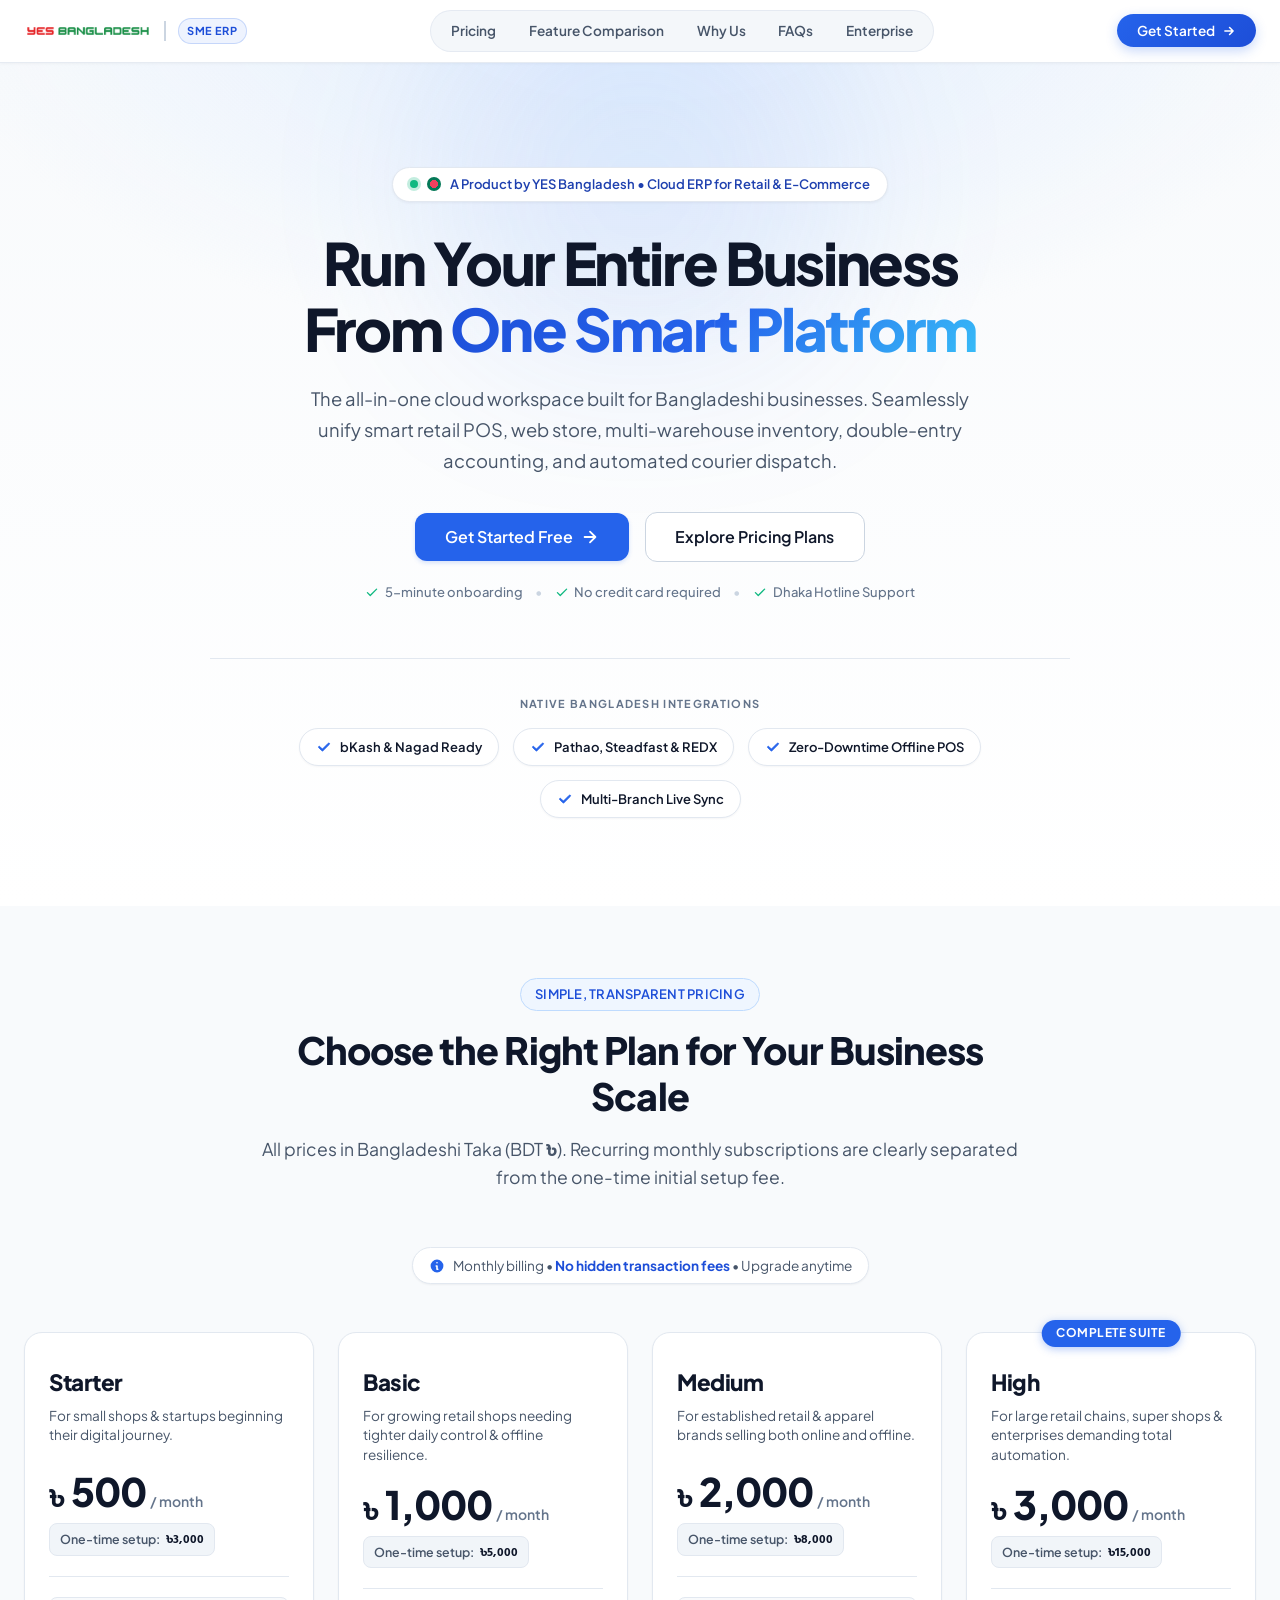
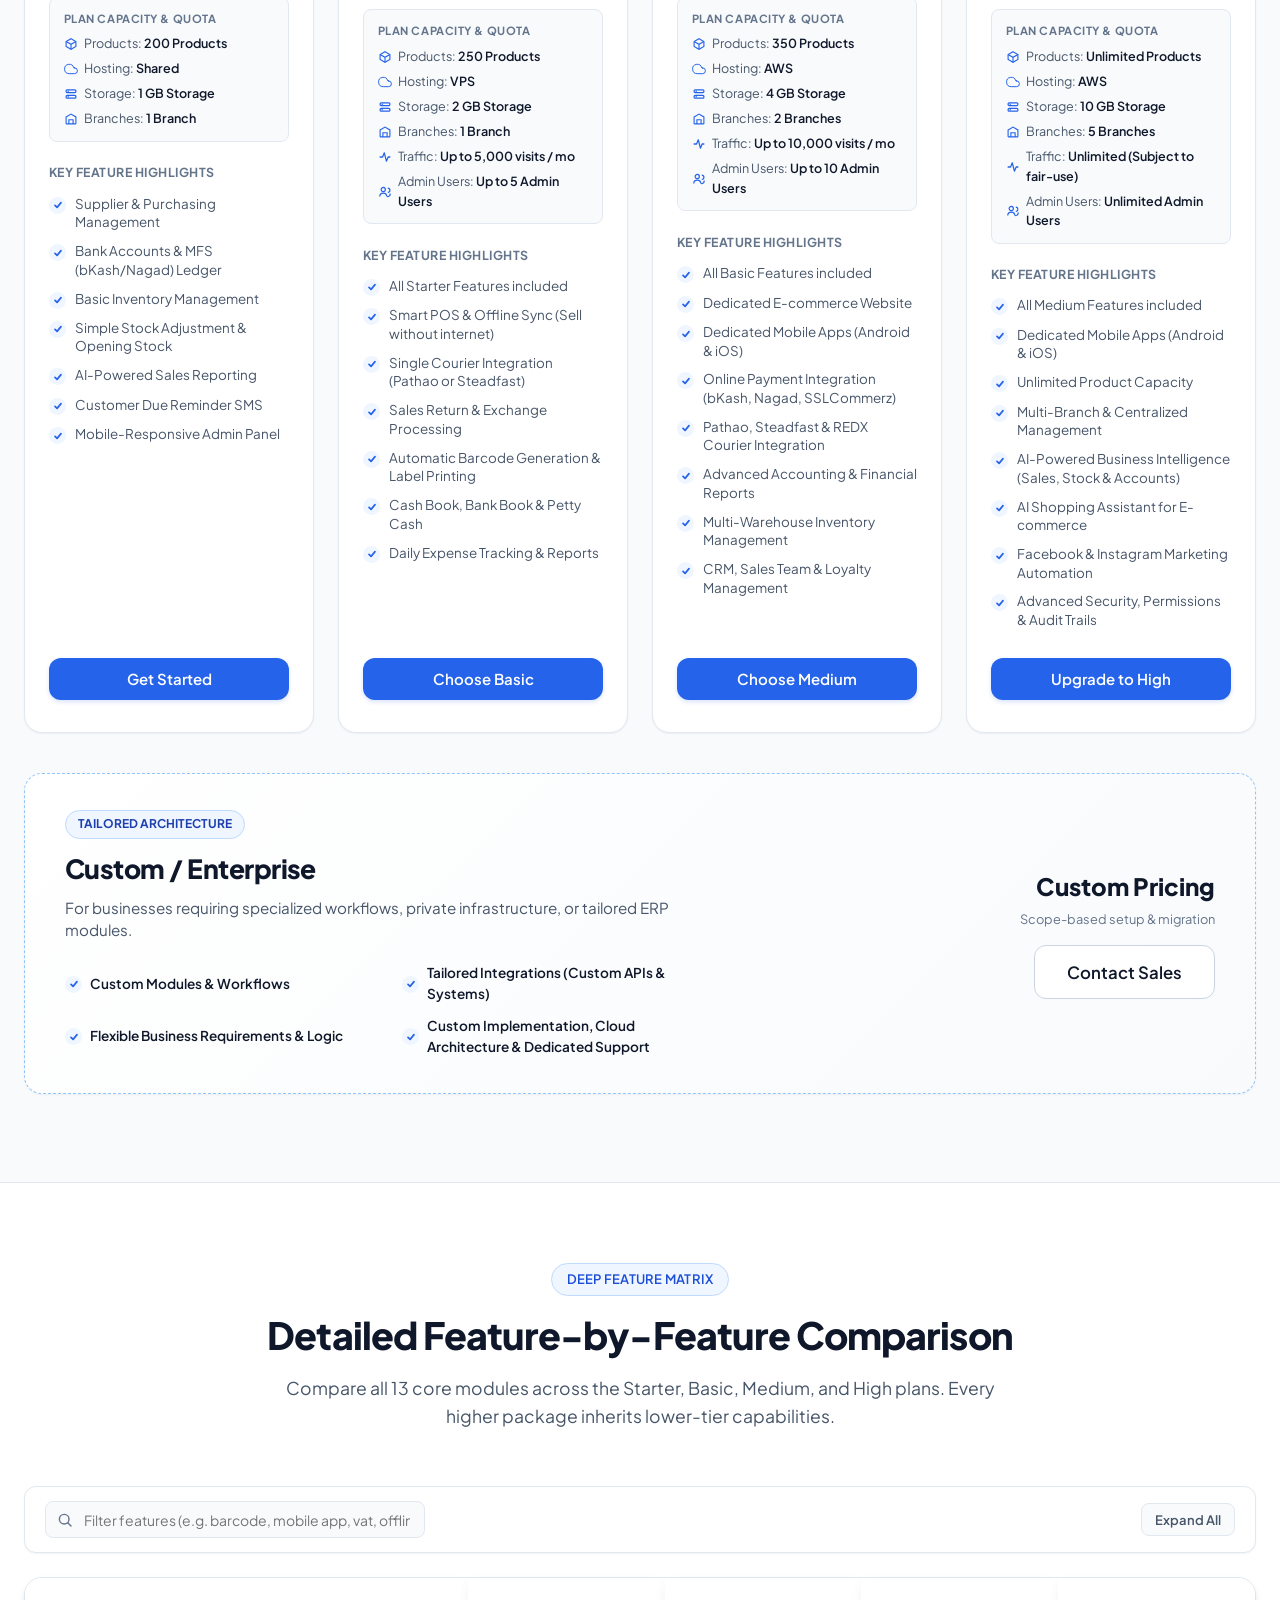
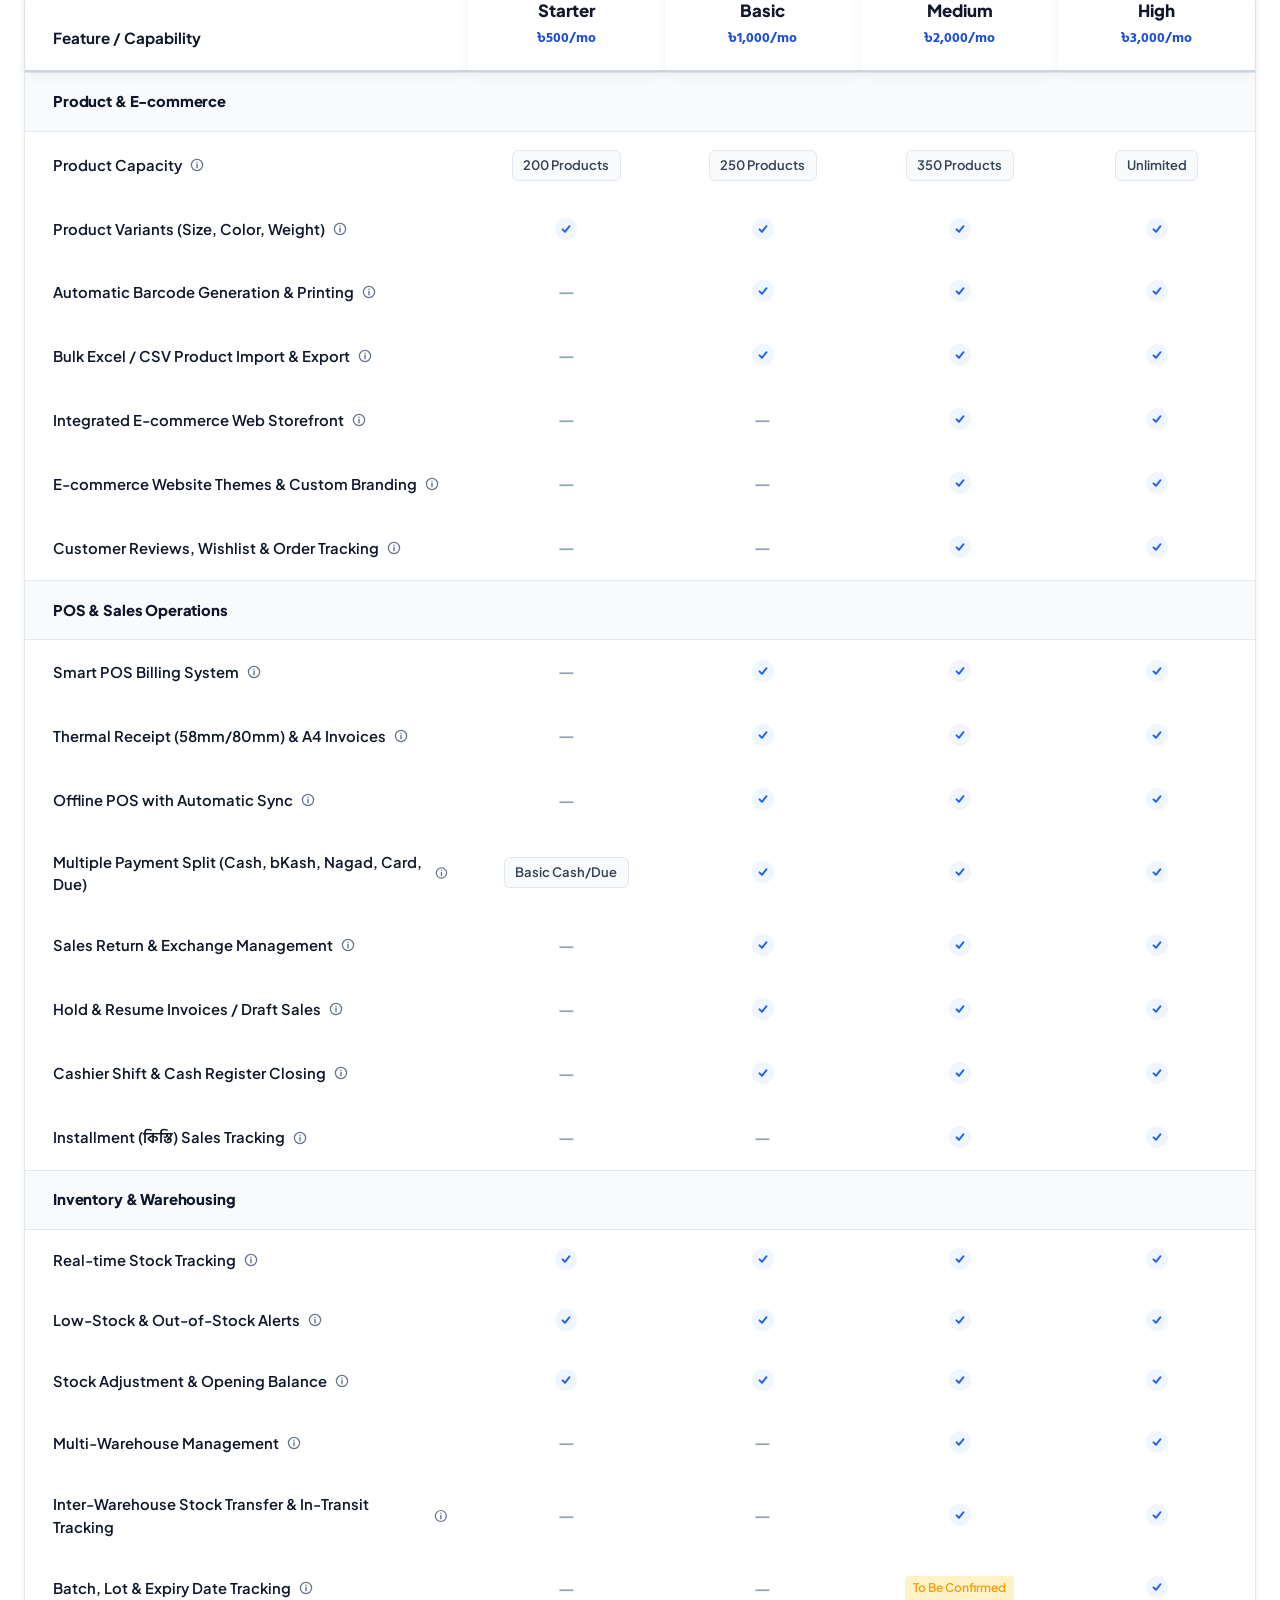
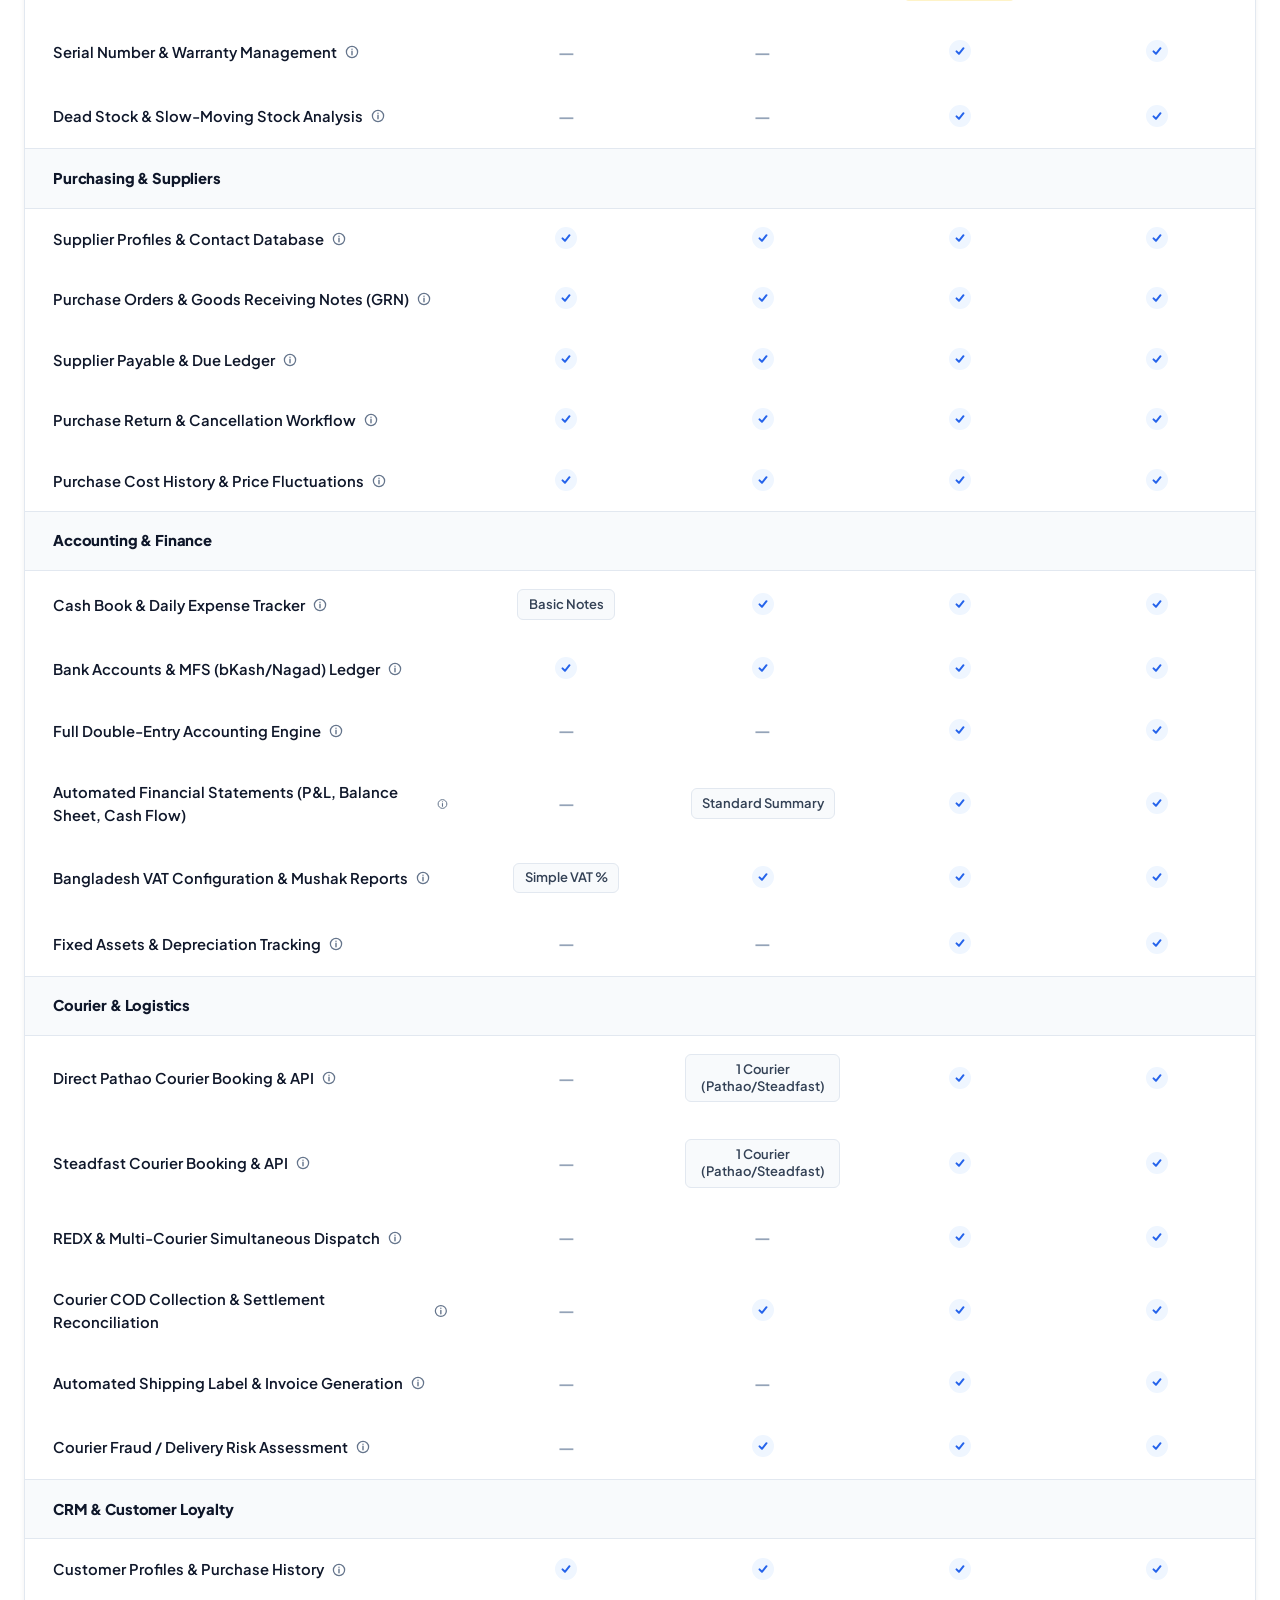
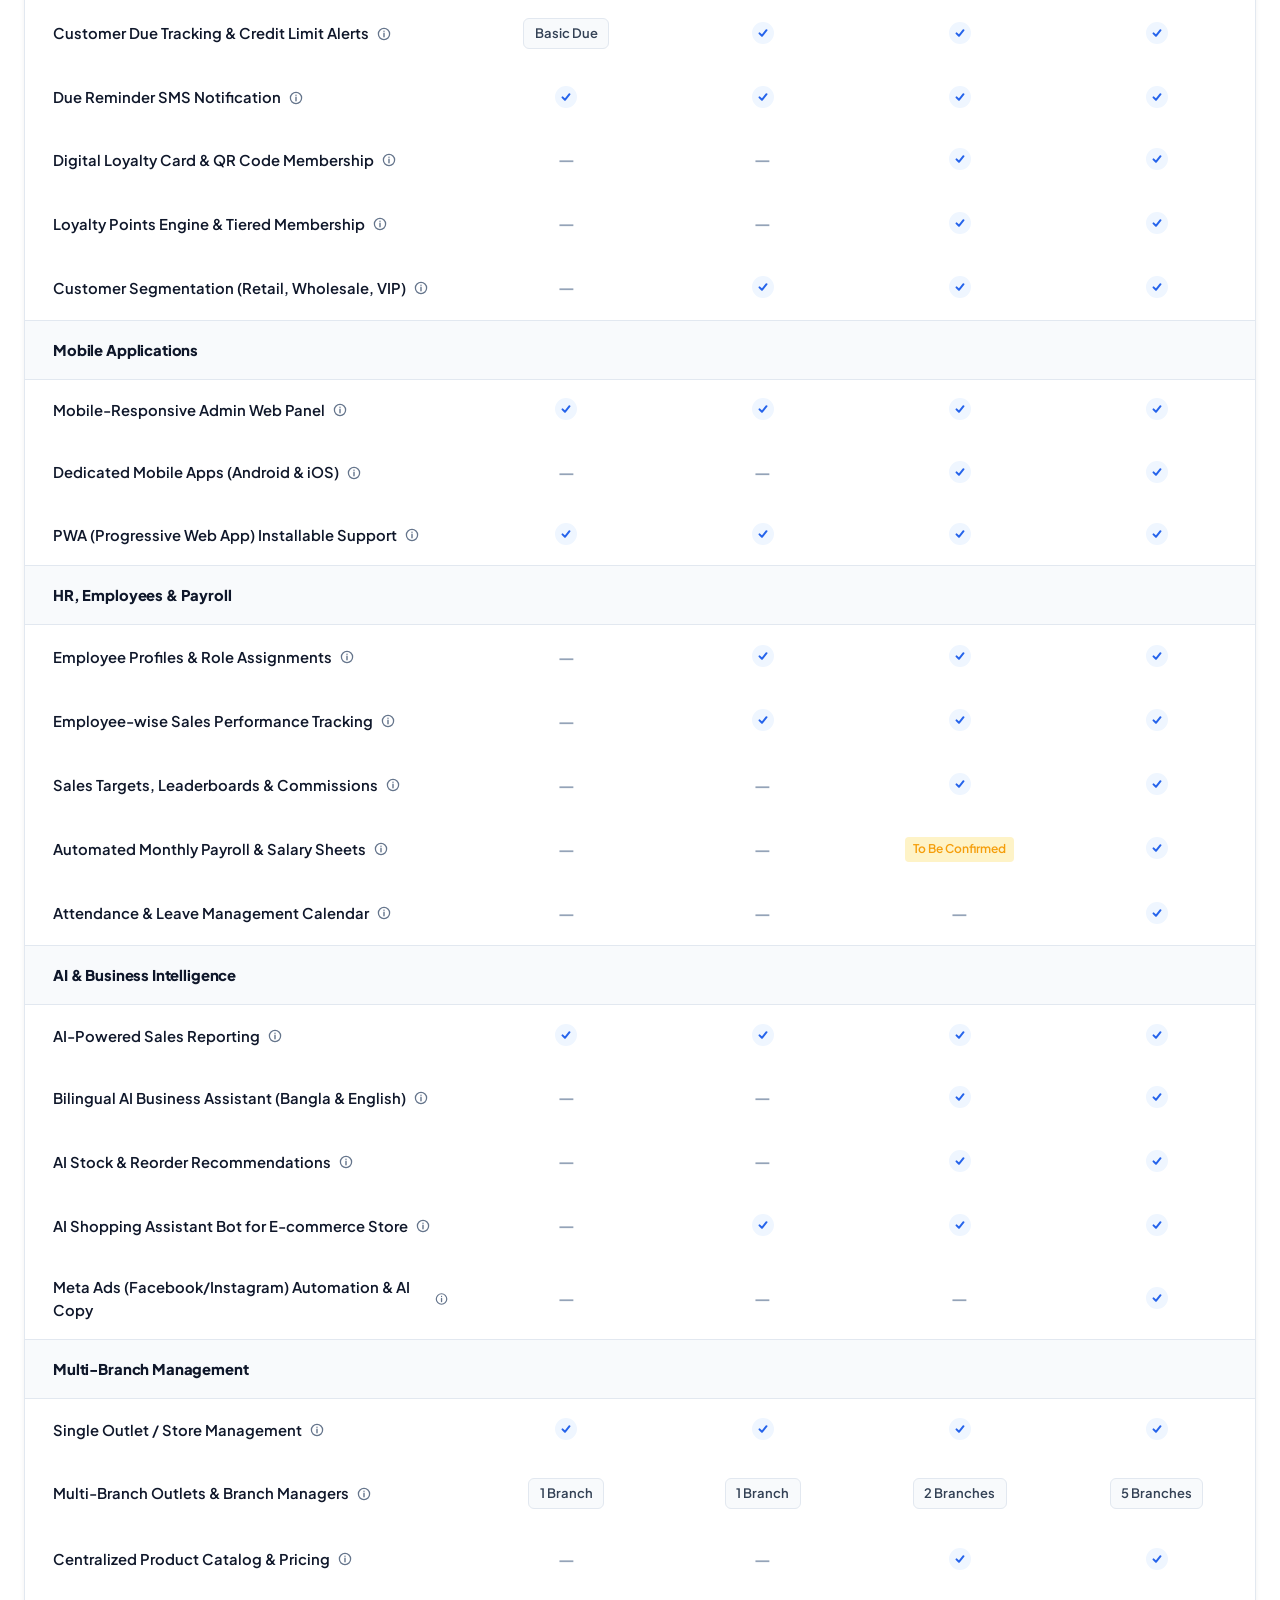
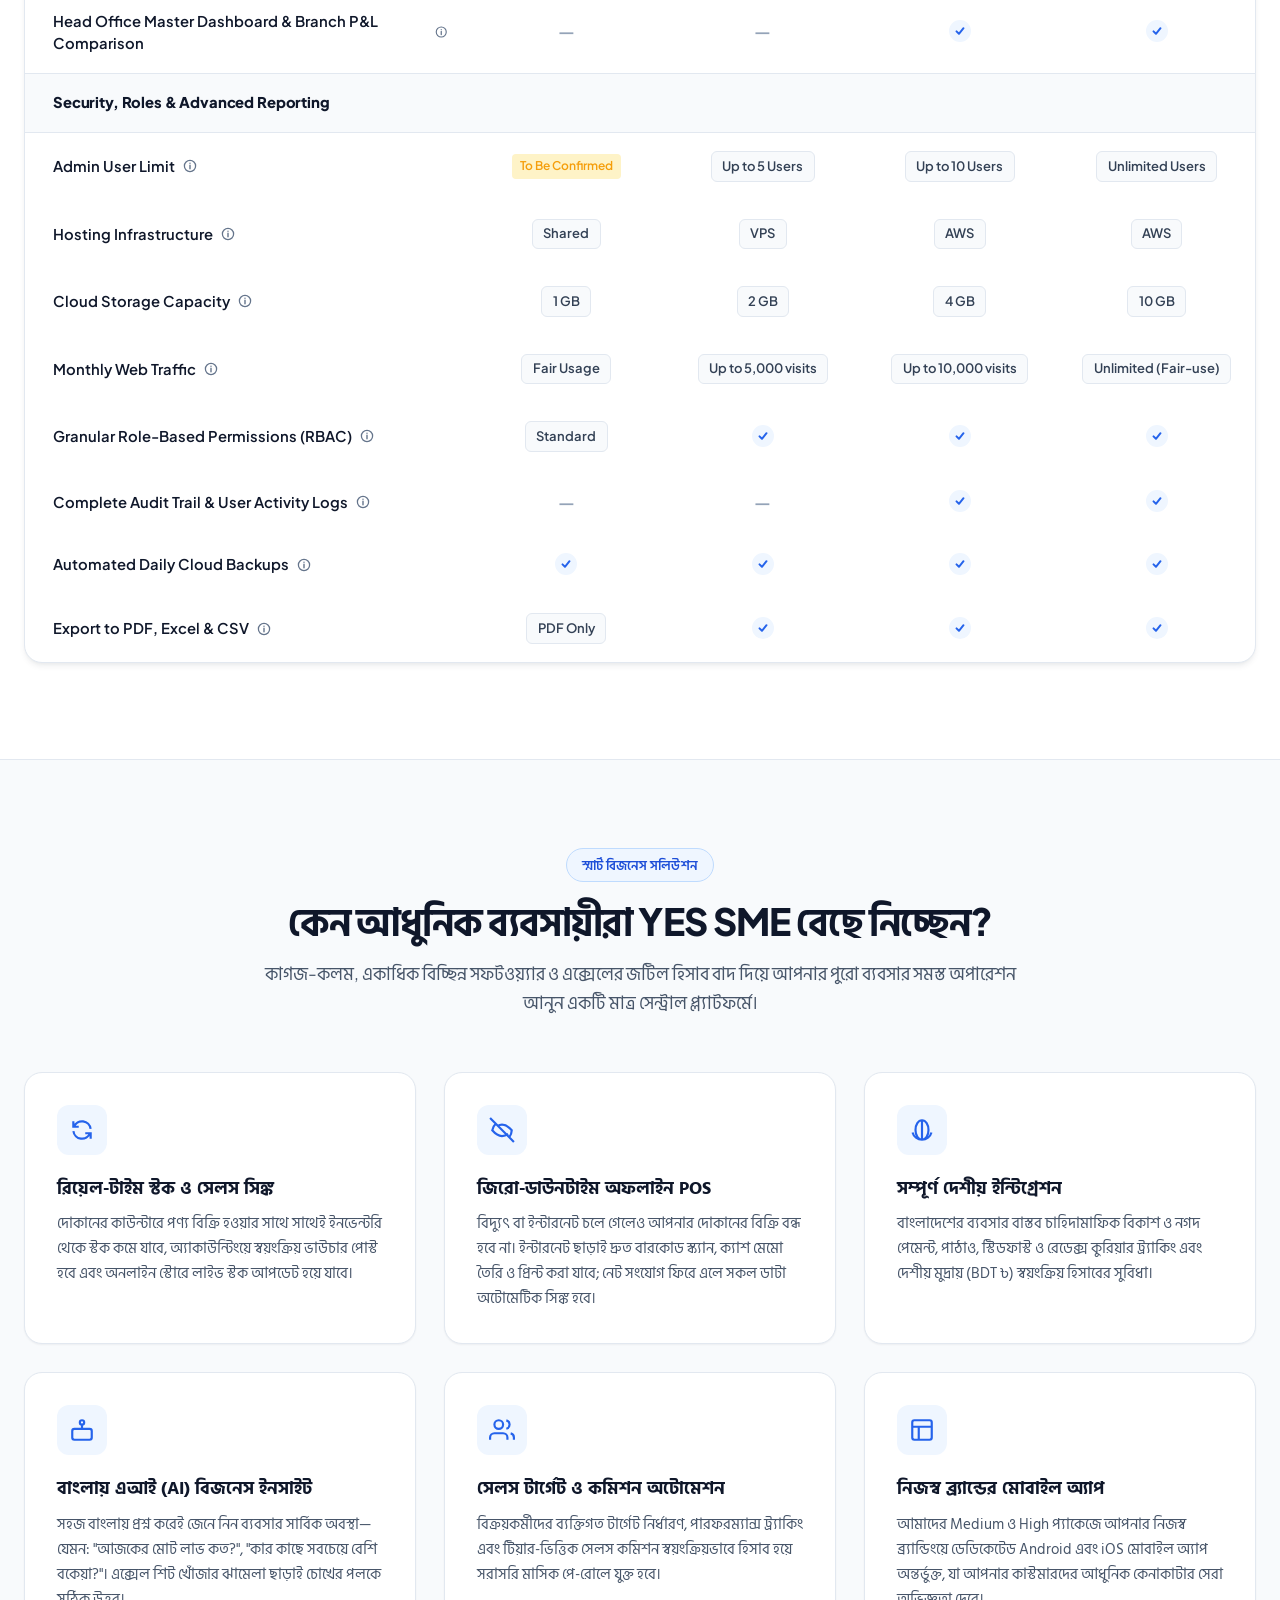
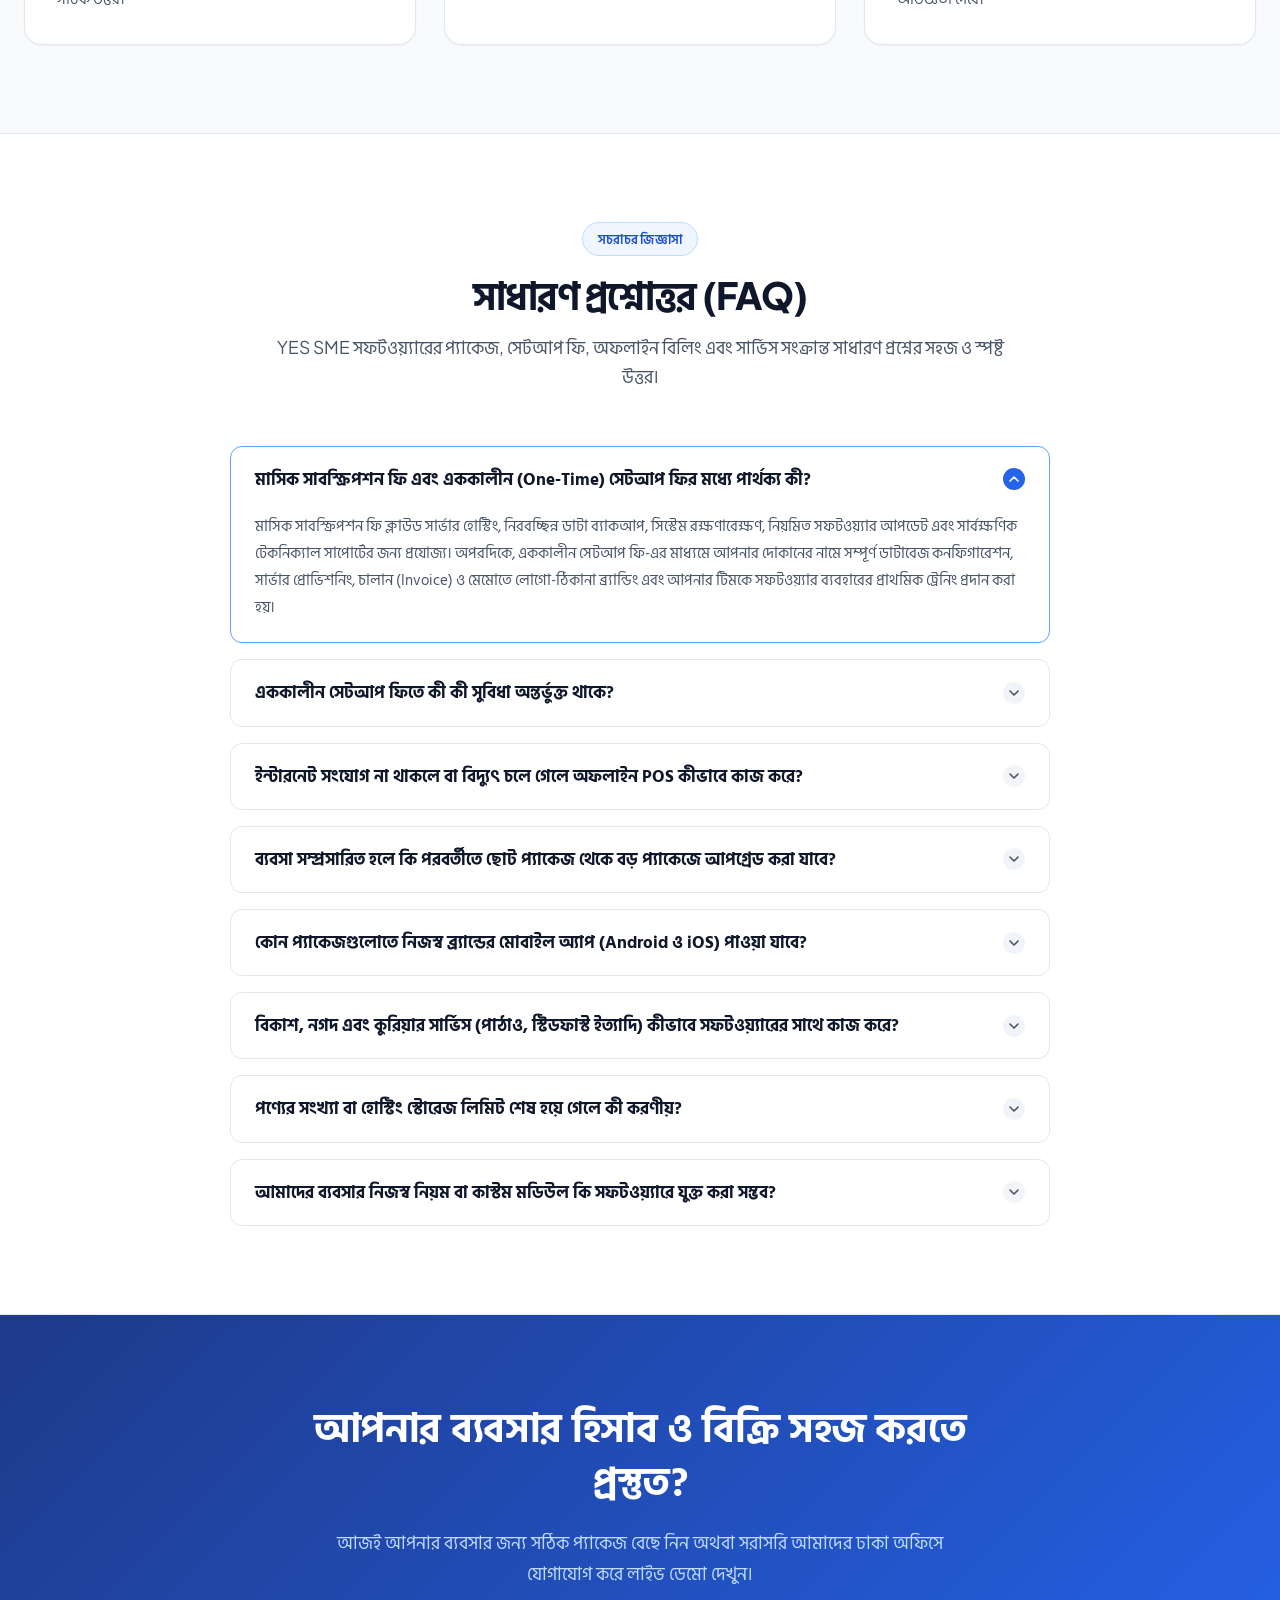
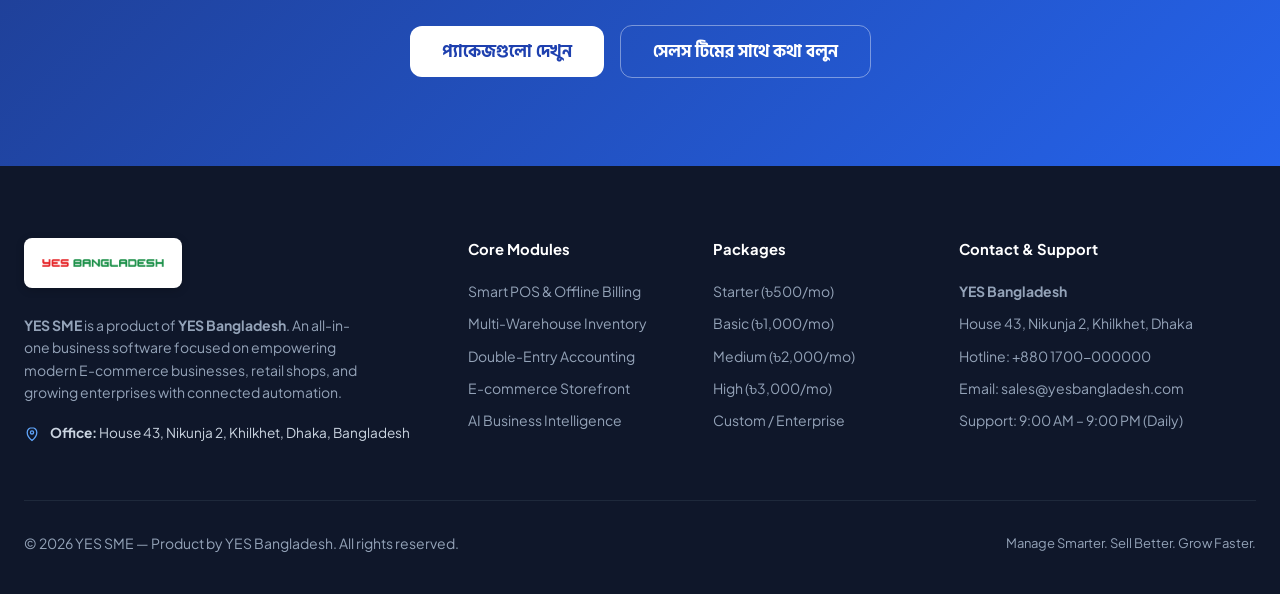
==== commit a5e60d25: "Translate Section F final CTA banner to Bangla with responsive typography" ====
--- a/index.html
+++ b/index.html
@@ -389,17 +389,17 @@
          ====================================================================== -->
     <section class="final-cta-section" id="contact">
       <div class="container final-cta-inner">
-        <h2 class="final-cta-title">Ready to Simplify Your Business Operations?</h2>
+        <h2 class="final-cta-title">আপনার ব্যবসার হিসাব ও বিক্রি সহজ করতে প্রস্তুত?</h2>
         <p class="final-cta-subtitle">
-          Choose the right package for your business or talk to our team about your requirements. Get onboarded with dedicated technical support today.
+          আজই আপনার ব্যবসার জন্য সঠিক প্যাকেজ বেছে নিন অথবা সরাসরি আমাদের ঢাকা অফিসে যোগাযোগ করে লাইভ ডেমো দেখুন।
         </p>
 
         <div class="final-cta-actions">
           <a href="#pricing" class="btn btn-lg btn-white">
-            Explore Packages
+            প্যাকেজগুলো দেখুন
           </a>
           <button type="button" class="btn btn-lg btn-ghost-white open-plan-modal" data-plan-id="custom">
-            Contact Sales
+            সেলস টিমের সাথে কথা বলুন
           </button>
         </div>
       </div>
--- a/css/style.css
+++ b/css/style.css
@@ -1498,17 +1498,21 @@
 }
 
 .final-cta-title {
-  font-size: 2.65rem;
+  font-family: var(--font-bengali), var(--font-family);
+  font-size: 2.5rem;
   font-weight: 800;
-  letter-spacing: -0.025em;
+  letter-spacing: -0.01em;
+  line-height: 1.35;
   margin-bottom: 1.1rem;
   color: #ffffff;
 }
 
 .final-cta-subtitle {
+  font-family: var(--font-bengali), var(--font-family);
   font-size: 1.15rem;
   color: #bfdbfe;
-  line-height: 1.6;
+  line-height: 1.65;
+  letter-spacing: normal;
   margin-bottom: 2.25rem;
 }
 
@@ -1518,6 +1522,11 @@
   justify-content: center;
   gap: 1rem;
   flex-wrap: wrap;
+}
+
+.final-cta-actions .btn {
+  font-family: var(--font-bengali), var(--font-family);
+  font-weight: 700;
 }
 
 .btn-white {
@@ -1984,6 +1993,16 @@
     text-align: center;
   }
 
+  .final-cta-title {
+    font-size: 1.85rem;
+    line-height: 1.35;
+  }
+
+  .final-cta-subtitle {
+    font-size: 1.05rem;
+    line-height: 1.6;
+  }
+
   .modal-window {
     max-height: 88vh;
     overflow-y: auto;
@@ -2091,6 +2110,16 @@
   .modal-body {
     padding: 1.25rem 1rem;
   }
+
+  .final-cta-actions {
+    flex-direction: column;
+    width: 100%;
+  }
+
+  .final-cta-actions .btn {
+    width: 100%;
+    text-align: center;
+  }
 }
 
 @media (max-width: 360px) {
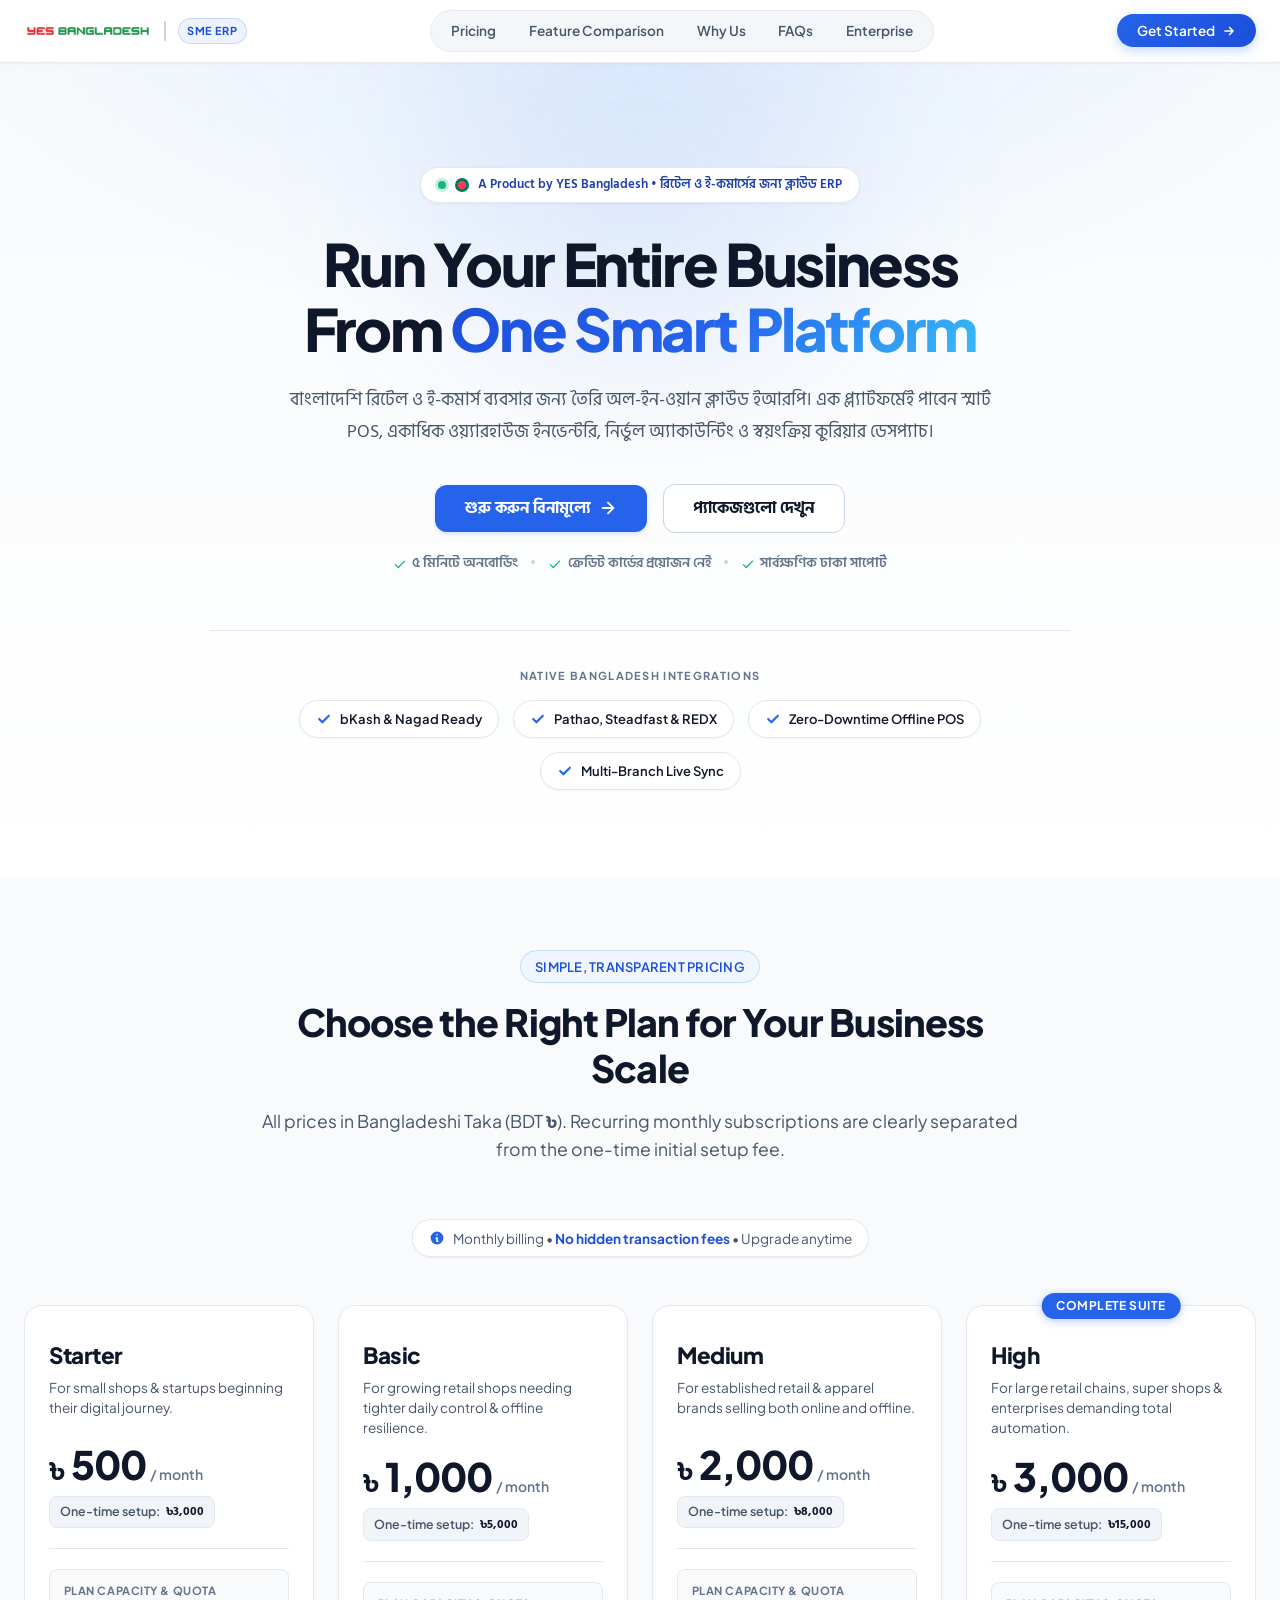
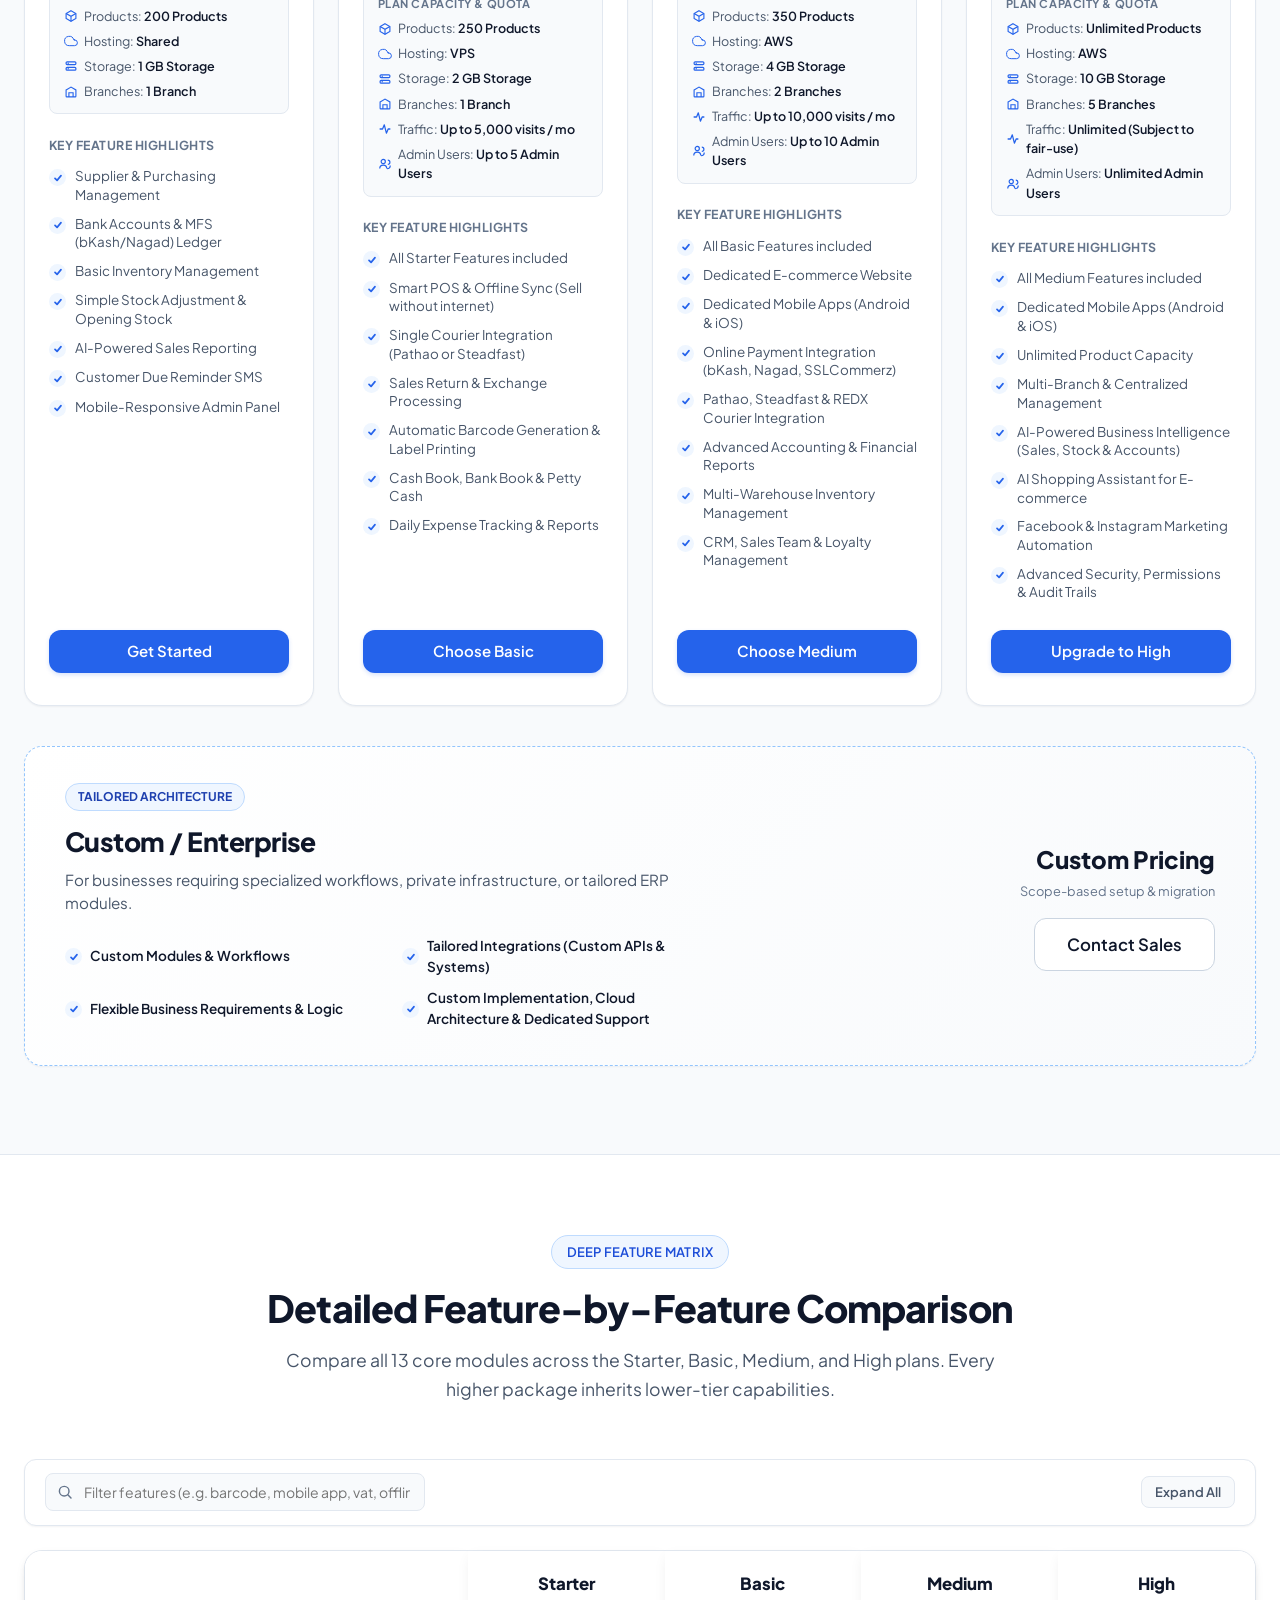
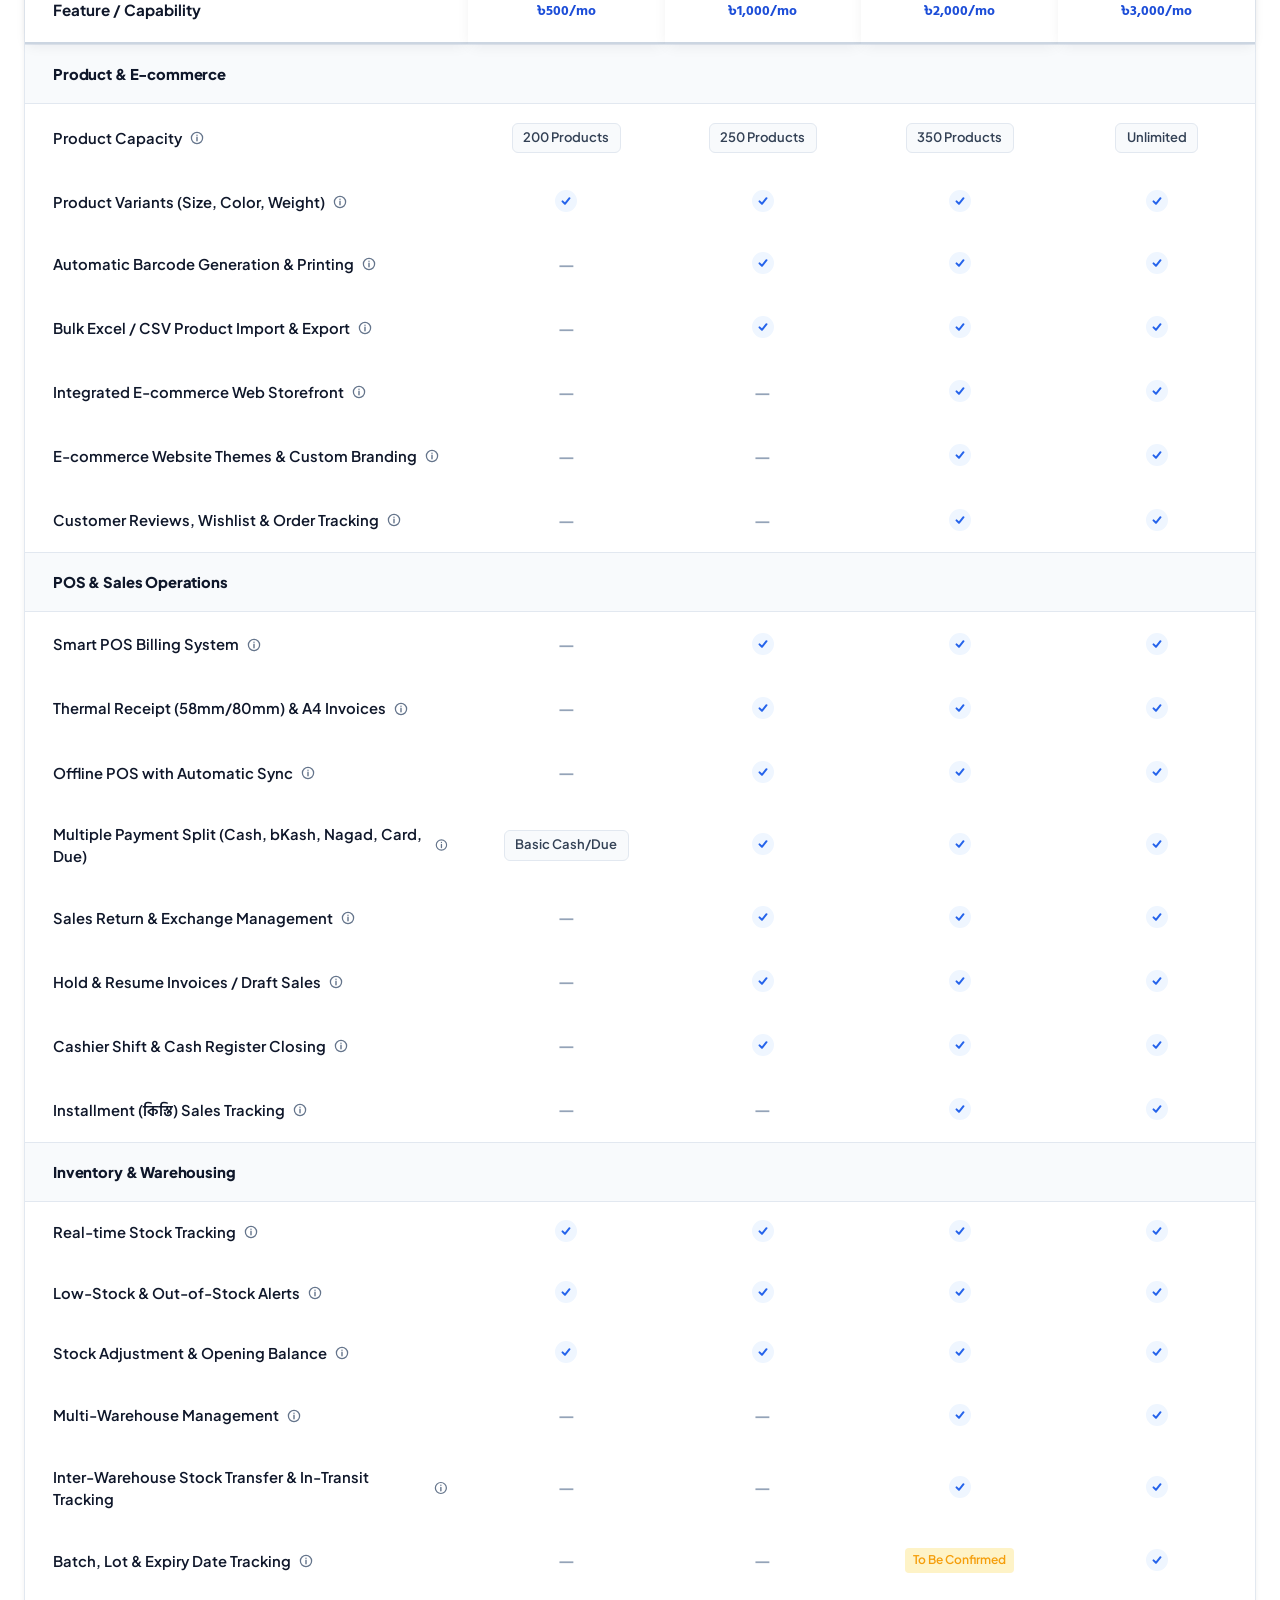
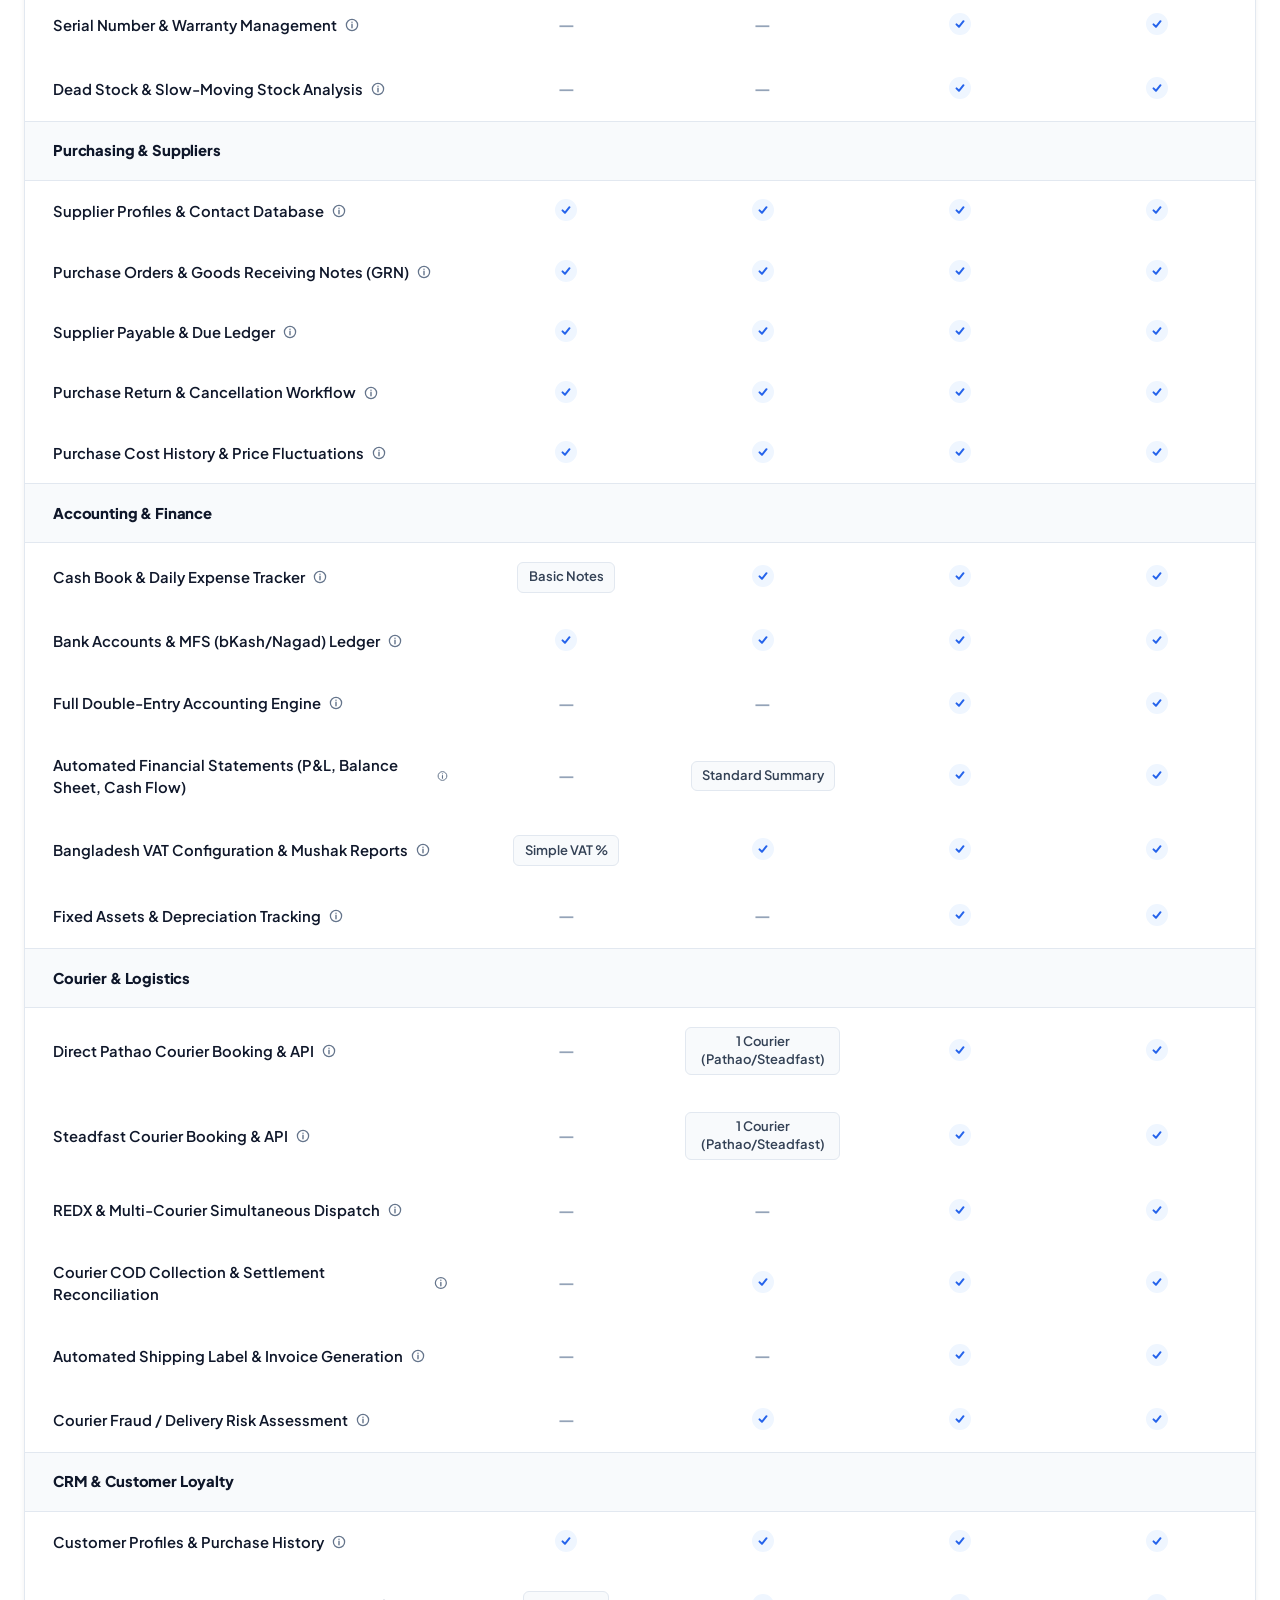
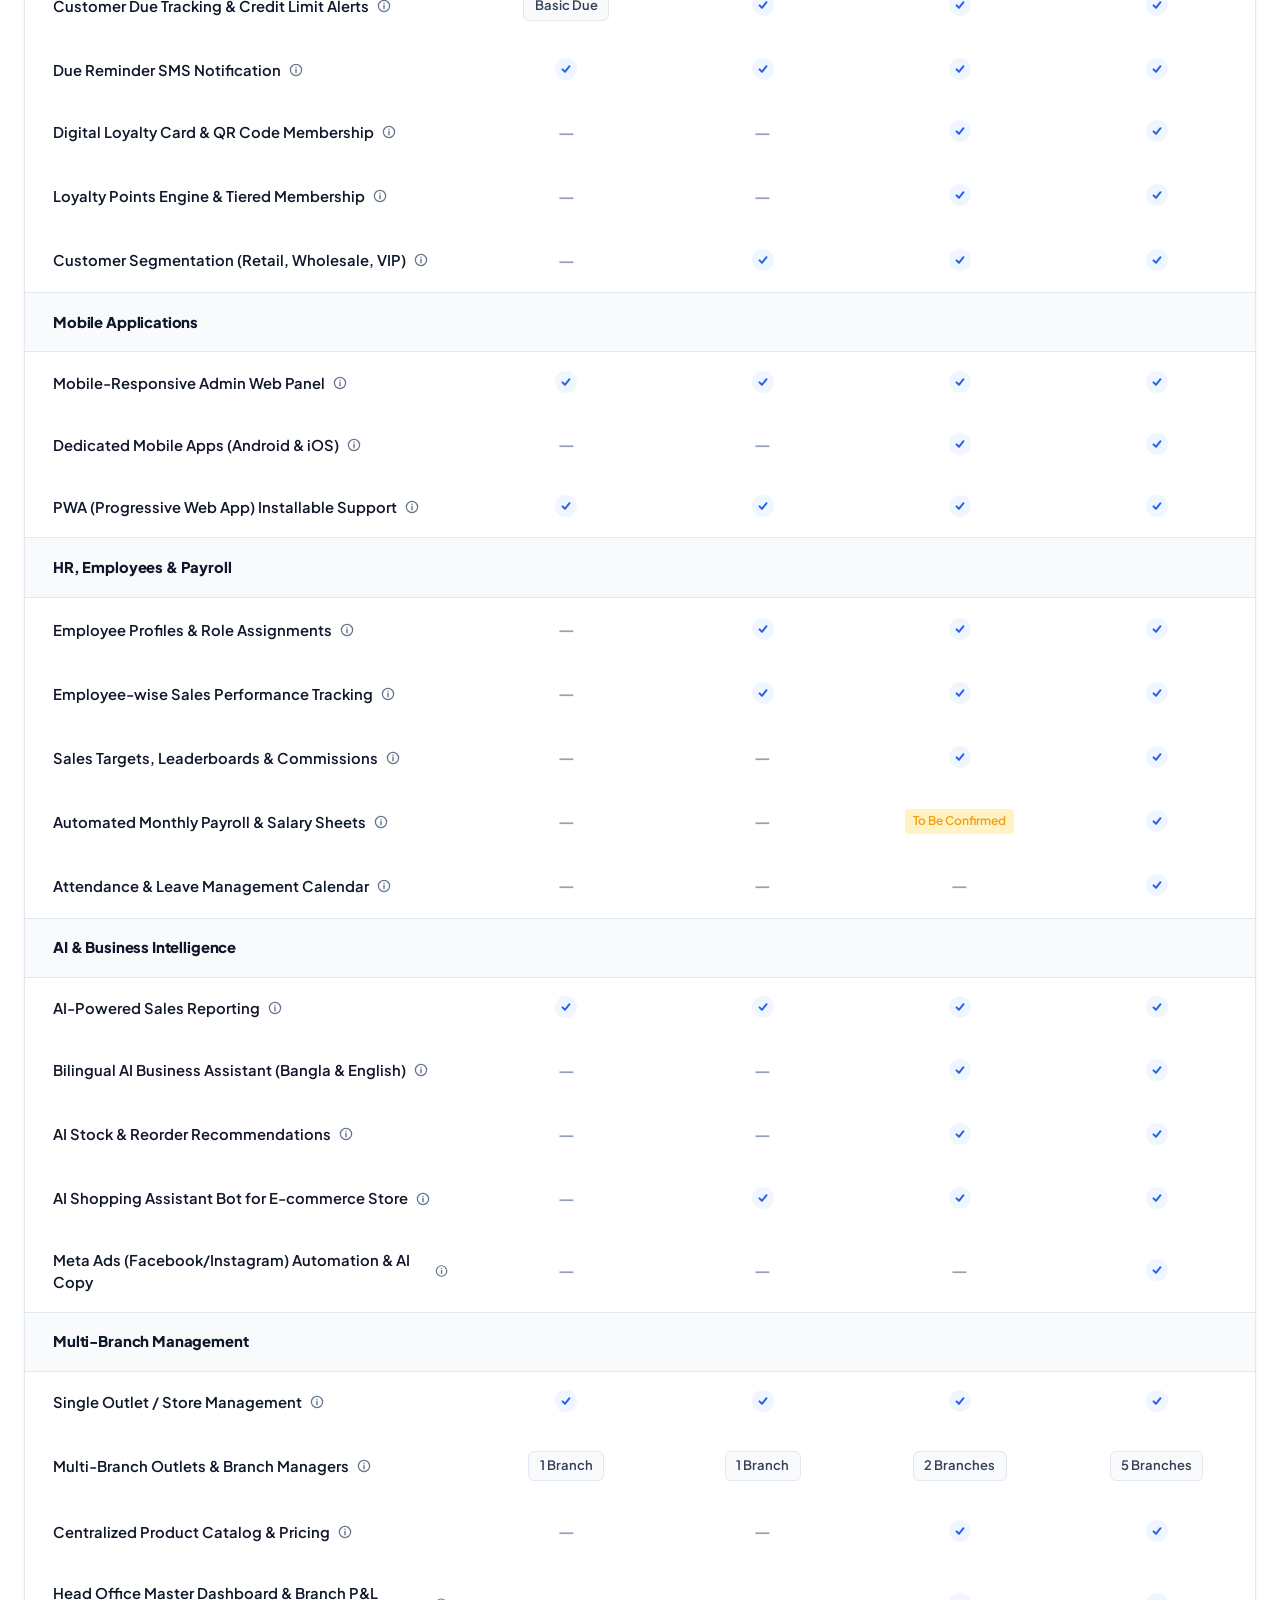
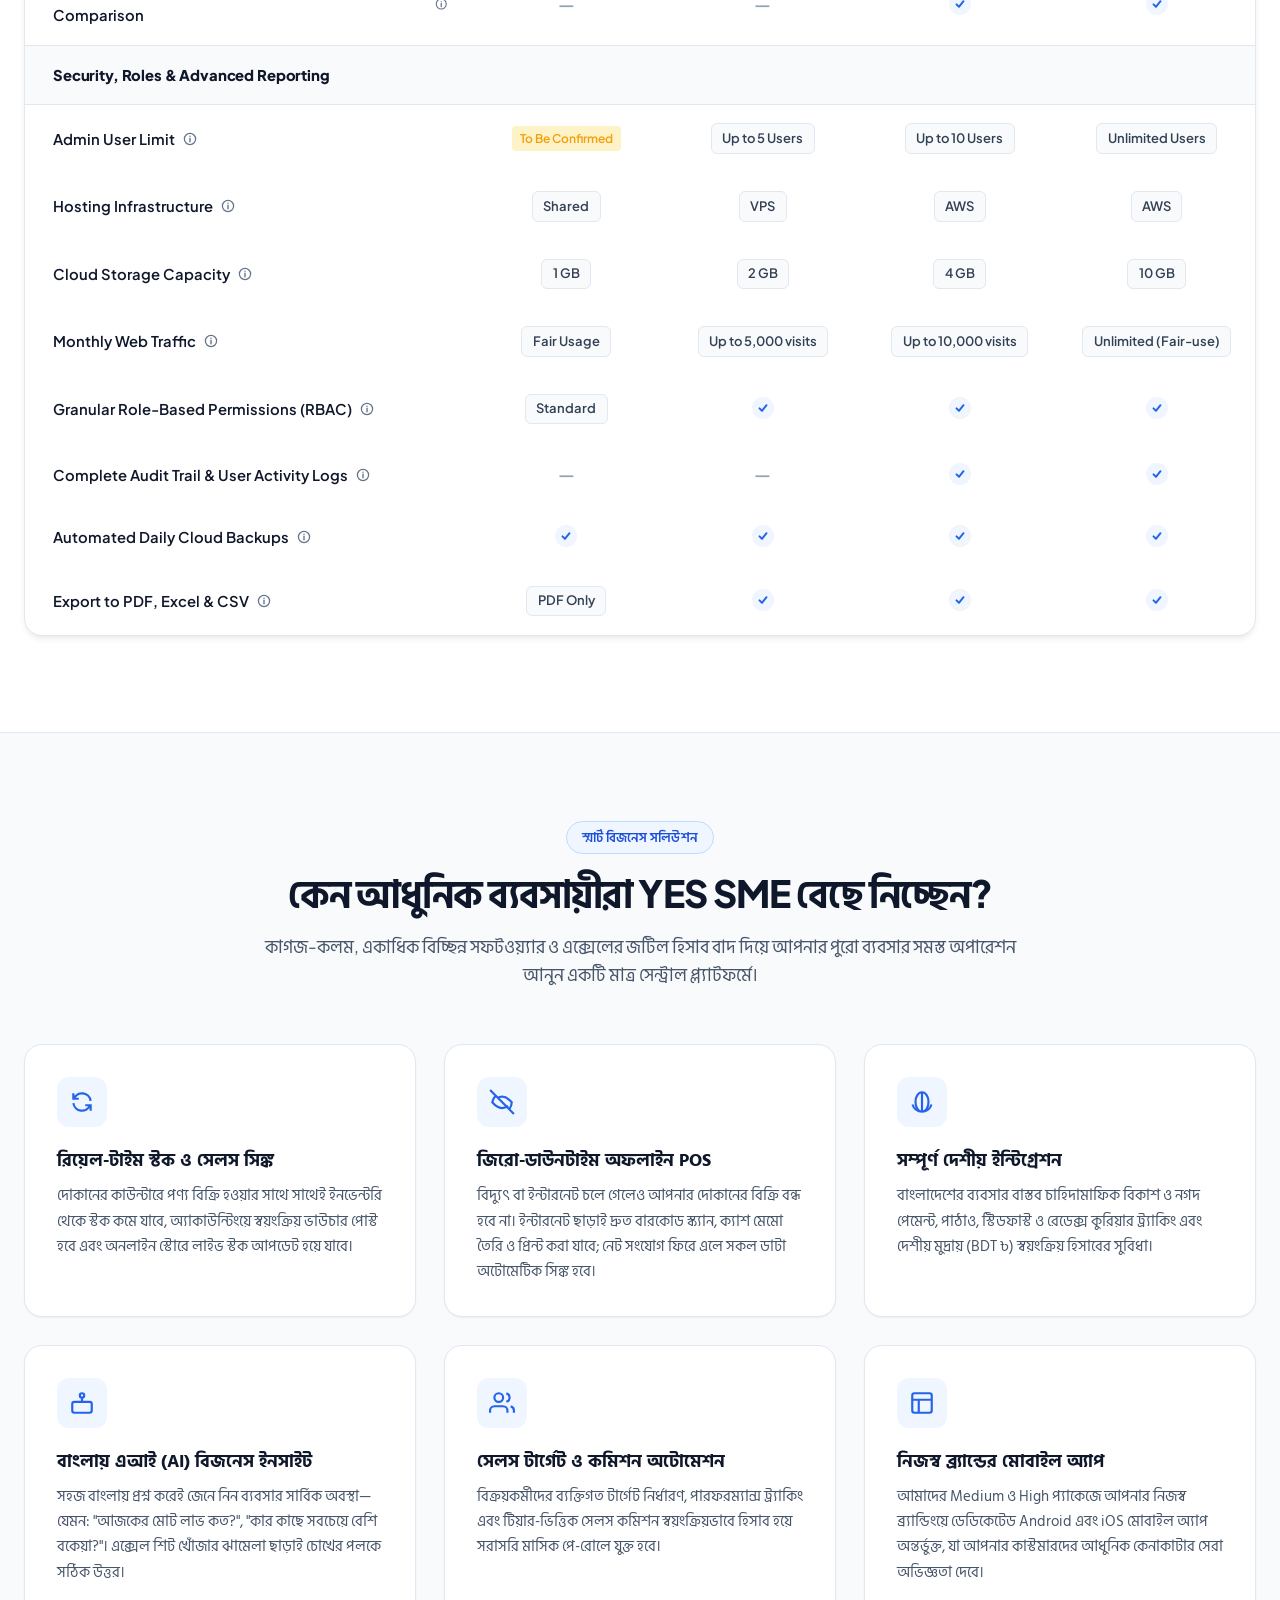
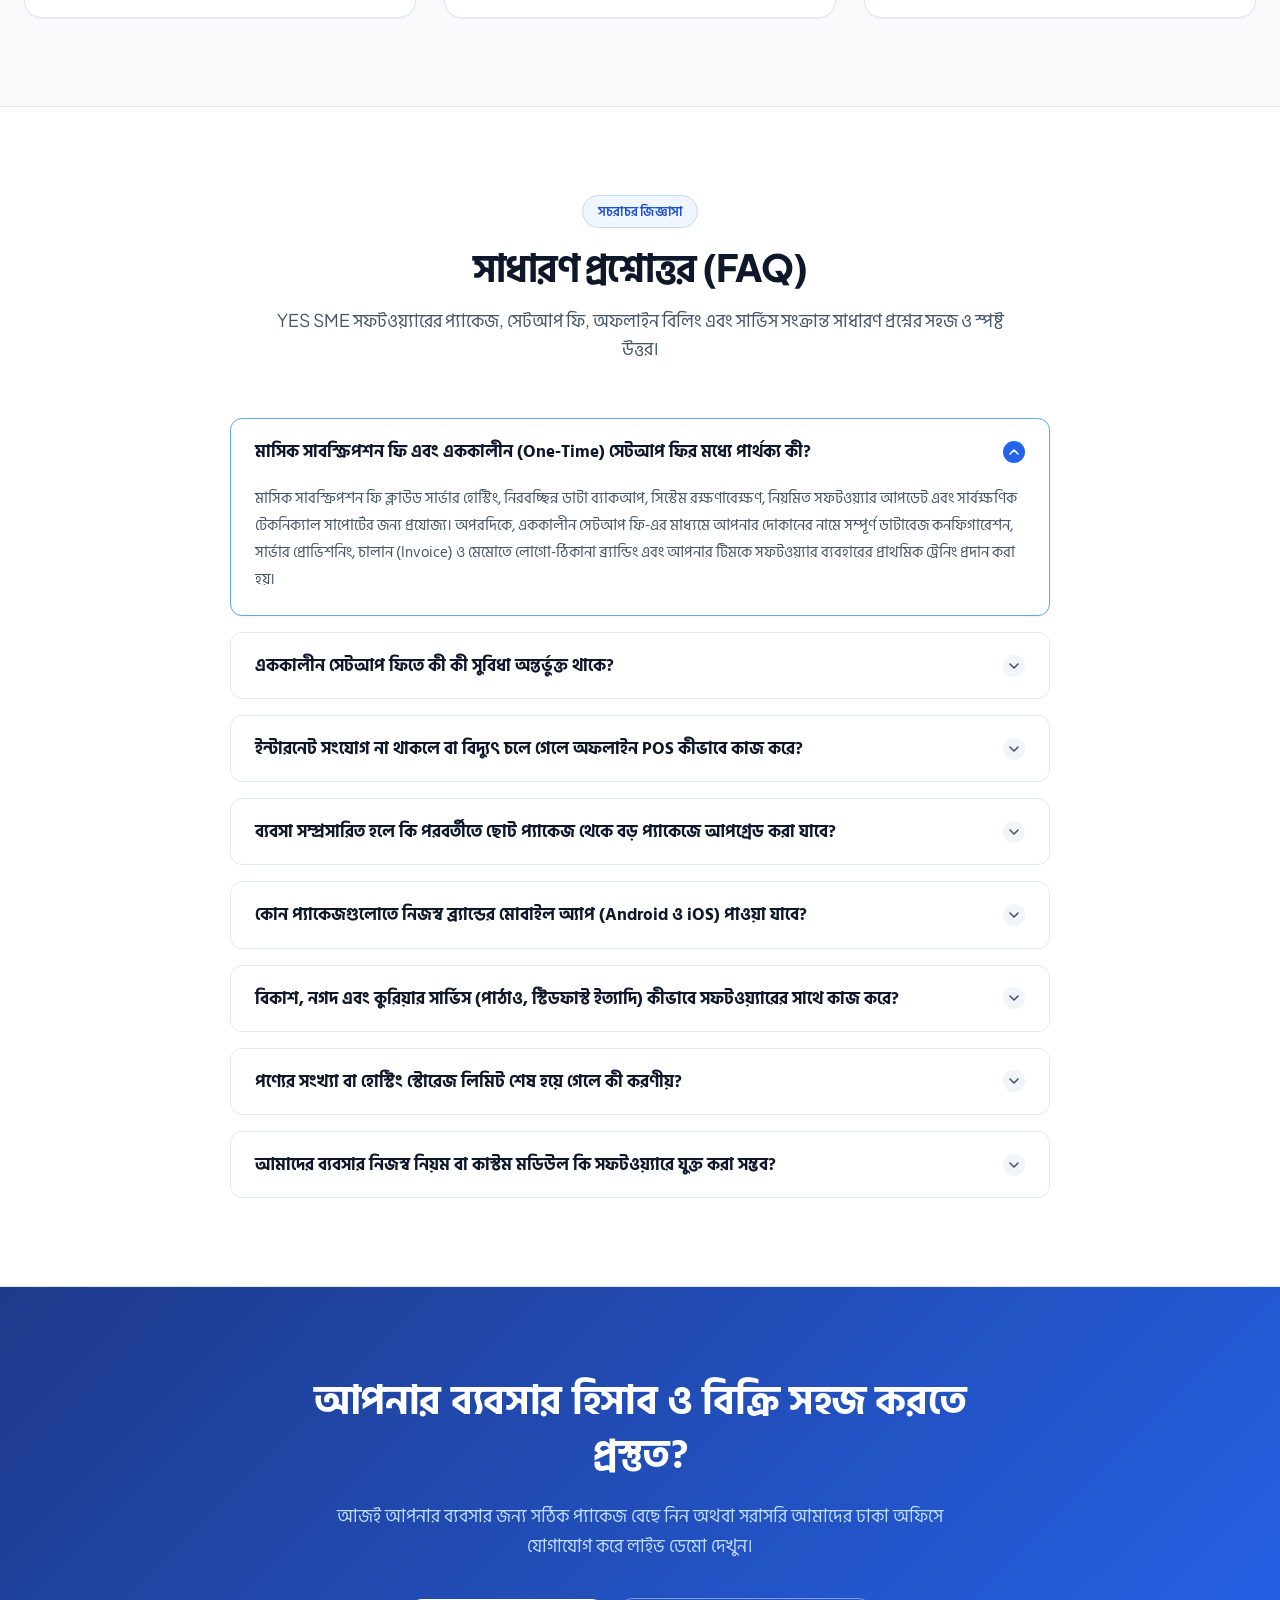
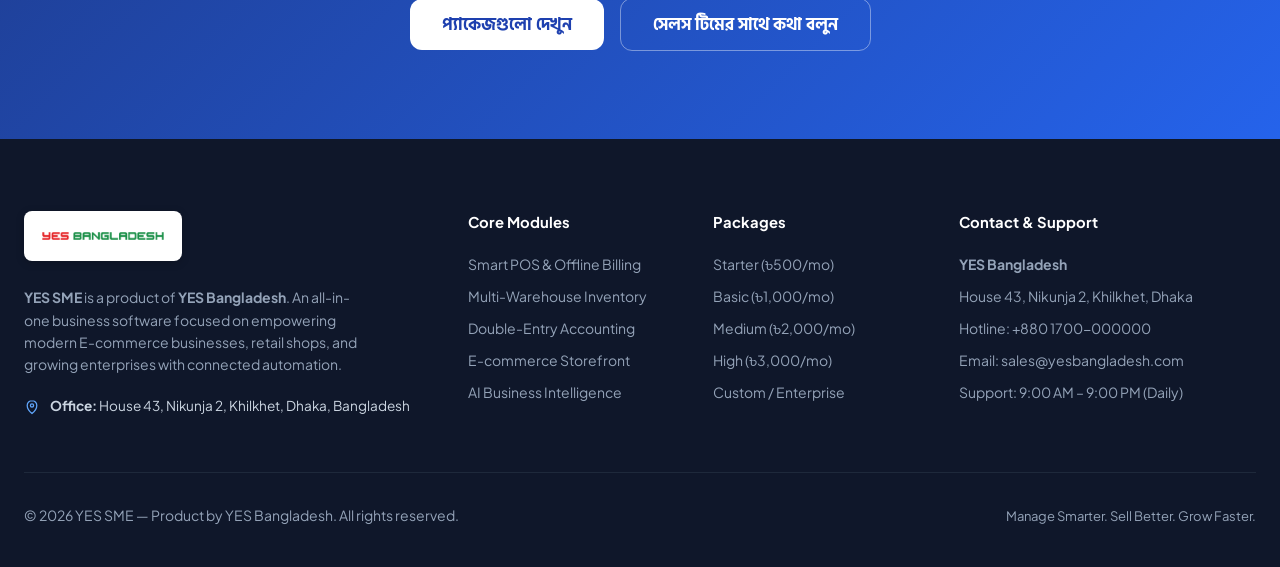
==== commit a470d35c: "Implement Idea 1: Hybrid Bangla micro-copy in hero section with optimized typography" ====
--- a/index.html
+++ b/index.html
@@ -64,7 +64,7 @@
           <div class="hero-badge">
             <span class="badge-live-dot"></span>
             <span class="flag-bd"></span>
-            <span>A Product by YES Bangladesh • Cloud ERP for Retail & E-Commerce</span>
+            <span>A Product by YES Bangladesh • রিটেল ও ই-কমার্সের জন্য ক্লাউড ERP</span>
           </div>
 
           <!-- Bold, Pristine Centered Headline -->
@@ -75,19 +75,19 @@
 
           <!-- Clean 2-Line Subtitle -->
           <p class="hero-desc">
-            The all-in-one cloud workspace built for Bangladeshi businesses. Seamlessly unify smart retail POS, web store, multi-warehouse inventory, double-entry accounting, and automated courier dispatch.
+            বাংলাদেশি রিটেল ও ই-কমার্স ব্যবসার জন্য তৈরি অল-ইন-ওয়ান ক্লাউড ইআরপি। এক প্ল্যাটফর্মেই পাবেন স্মার্ট POS, একাধিক ওয়্যারহাউজ ইনভেন্টরি, নির্ভুল অ্যাকাউন্টিং ও স্বয়ংক্রিয় কুরিয়ার ডেসপ্যাচ।
           </p>
 
           <!-- Pristine CTA Buttons -->
           <div class="hero-actions">
             <button type="button" class="btn btn-lg btn-primary open-plan-modal" data-plan-id="basic">
-              <span>Get Started Free</span>
+              <span>শুরু করুন বিনামূল্যে</span>
               <svg viewBox="0 0 20 20" fill="none" stroke="currentColor" width="18" height="18">
                 <path d="M4 10h12m-6-6l6 6-6 6" stroke-width="2" stroke-linecap="round" stroke-linejoin="round"/>
               </svg>
             </button>
             <a href="#pricing" class="btn btn-lg btn-secondary">
-              Explore Pricing Plans
+              প্যাকেজগুলো দেখুন
             </a>
           </div>
 
@@ -95,17 +95,17 @@
           <div class="hero-micro-trust">
             <span class="micro-item">
               <svg viewBox="0 0 16 16" fill="currentColor" width="14" height="14"><path d="M13.78 4.22a.75.75 0 010 1.06l-7.25 7.25a.75.75 0 01-1.06 0L2.22 9.28a.75.75 0 011.06-1.06L6 10.94l6.72-6.72a.75.75 0 011.06 0z"/></svg>
-              5-minute onboarding
+              ৫ মিনিটে অনবোর্ডিং
             </span>
             <span class="micro-divider">•</span>
             <span class="micro-item">
               <svg viewBox="0 0 16 16" fill="currentColor" width="14" height="14"><path d="M13.78 4.22a.75.75 0 010 1.06l-7.25 7.25a.75.75 0 01-1.06 0L2.22 9.28a.75.75 0 011.06-1.06L6 10.94l6.72-6.72a.75.75 0 011.06 0z"/></svg>
-              No credit card required
+              ক্রেডিট কার্ডের প্রয়োজন নেই
             </span>
             <span class="micro-divider">•</span>
             <span class="micro-item">
               <svg viewBox="0 0 16 16" fill="currentColor" width="14" height="14"><path d="M13.78 4.22a.75.75 0 010 1.06l-7.25 7.25a.75.75 0 01-1.06 0L2.22 9.28a.75.75 0 011.06-1.06L6 10.94l6.72-6.72a.75.75 0 011.06 0z"/></svg>
-              Dhaka Hotline Support
+              সার্বক্ষণিক ঢাকা সাপোর্ট
             </span>
           </div>
 
--- a/css/style.css
+++ b/css/style.css
@@ -469,8 +469,10 @@
   background: #ffffff;
   border: 1px solid var(--border-light);
   border-radius: var(--radius-full);
-  font-size: 0.8125rem;
+  font-family: var(--font-bengali), var(--font-family);
+  font-size: 0.84rem;
   font-weight: 600;
+  letter-spacing: normal;
   color: var(--primary-800);
   box-shadow: 0 1px 3px rgba(15, 23, 42, 0.05);
   margin-bottom: 1.75rem;
@@ -531,11 +533,13 @@
 
 /* Focused, legible description */
 .hero-desc {
+  font-family: var(--font-bengali), var(--font-family);
   font-size: 1.15rem;
   color: var(--text-muted);
-  line-height: 1.7;
+  line-height: 1.75;
+  letter-spacing: normal;
   margin-bottom: 2.25rem;
-  max-width: 660px;
+  max-width: 720px;
   margin-left: auto;
   margin-right: auto;
 }
@@ -551,12 +555,14 @@
 }
 
 .hero-actions .btn {
+  font-family: var(--font-bengali), var(--font-family);
   display: inline-flex;
   align-items: center;
   gap: 0.55rem;
   padding: 0.85rem 1.85rem;
   font-size: 1rem;
-  font-weight: 600;
+  font-weight: 700;
+  letter-spacing: normal;
   border-radius: var(--radius-md);
 }
 
@@ -570,13 +576,15 @@
 
 /* Micro trust assurances */
 .hero-micro-trust {
+  font-family: var(--font-bengali), var(--font-family);
   display: flex;
   align-items: center;
   justify-content: center;
   gap: 0.75rem;
-  font-size: 0.8125rem;
+  font-size: 0.86rem;
   color: var(--text-subtle);
-  font-weight: 500;
+  font-weight: 600;
+  letter-spacing: normal;
   margin-bottom: 3.5rem;
   flex-wrap: wrap;
 }
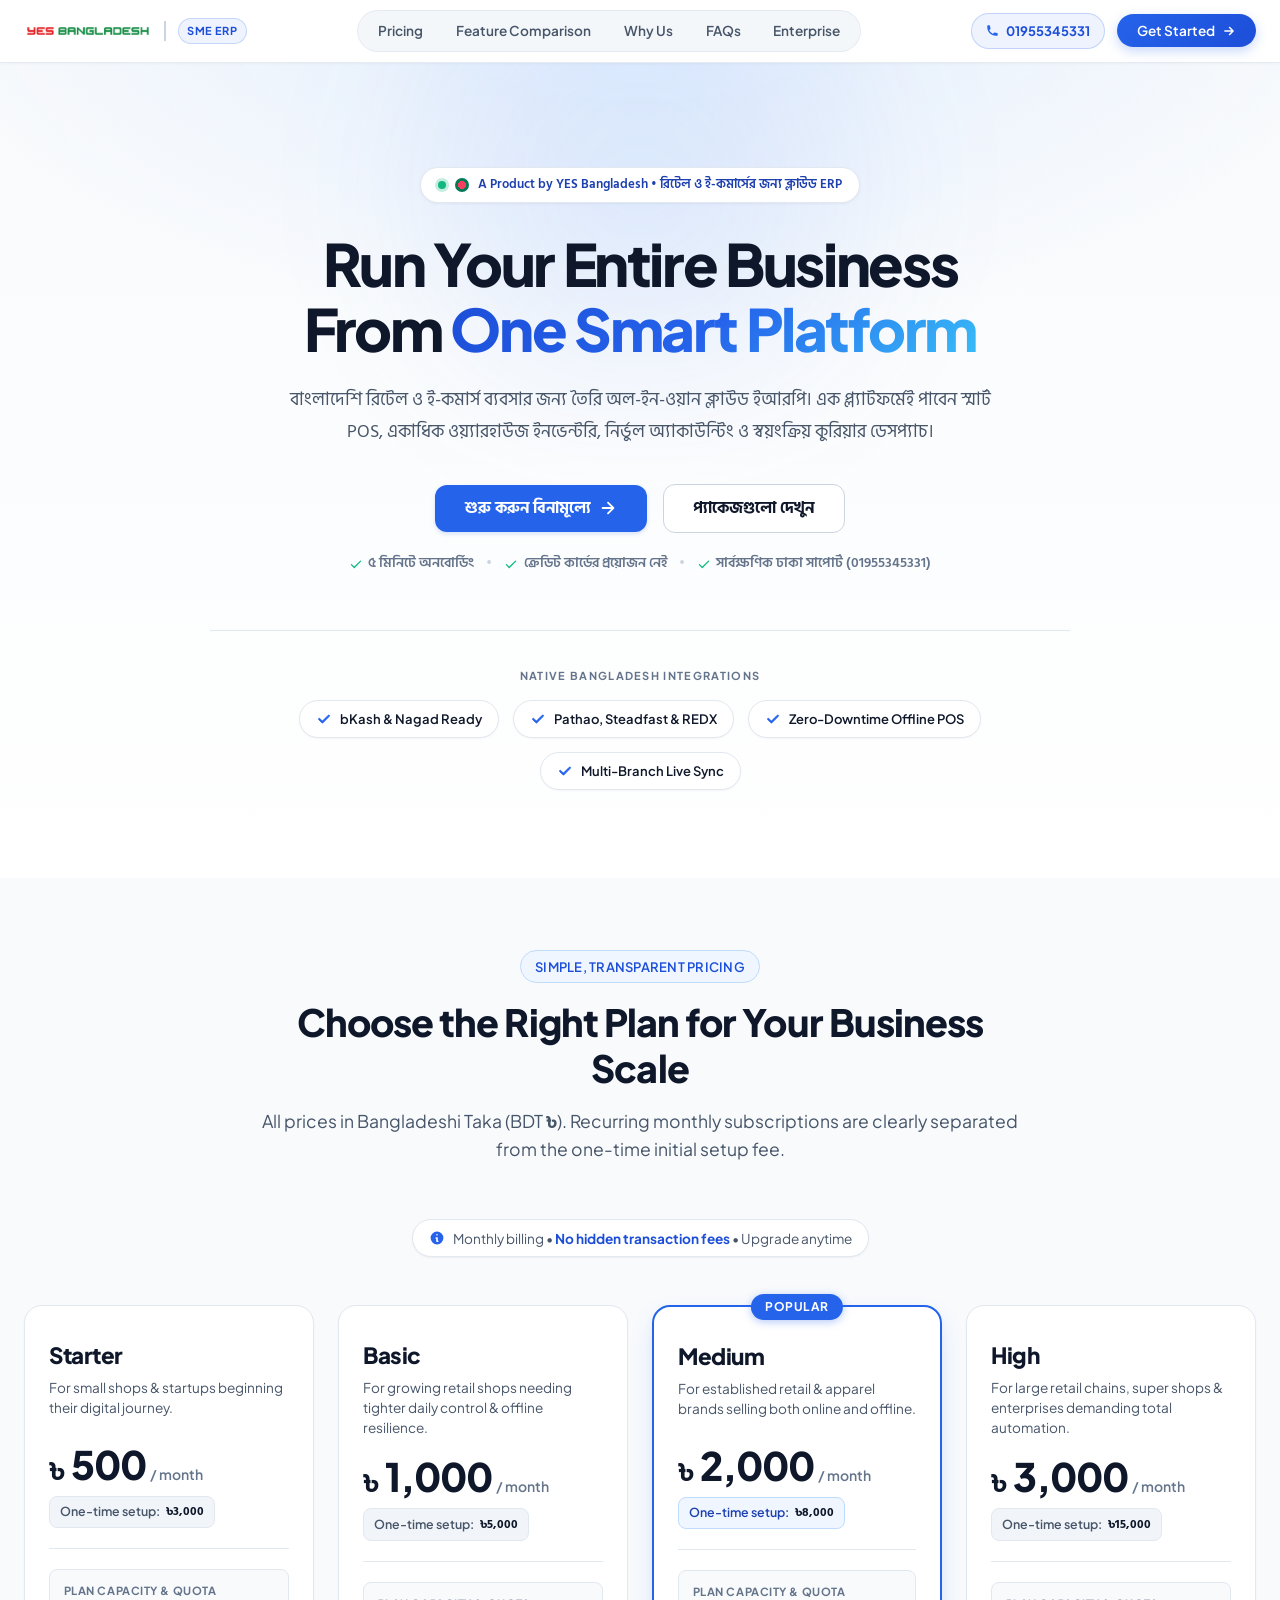
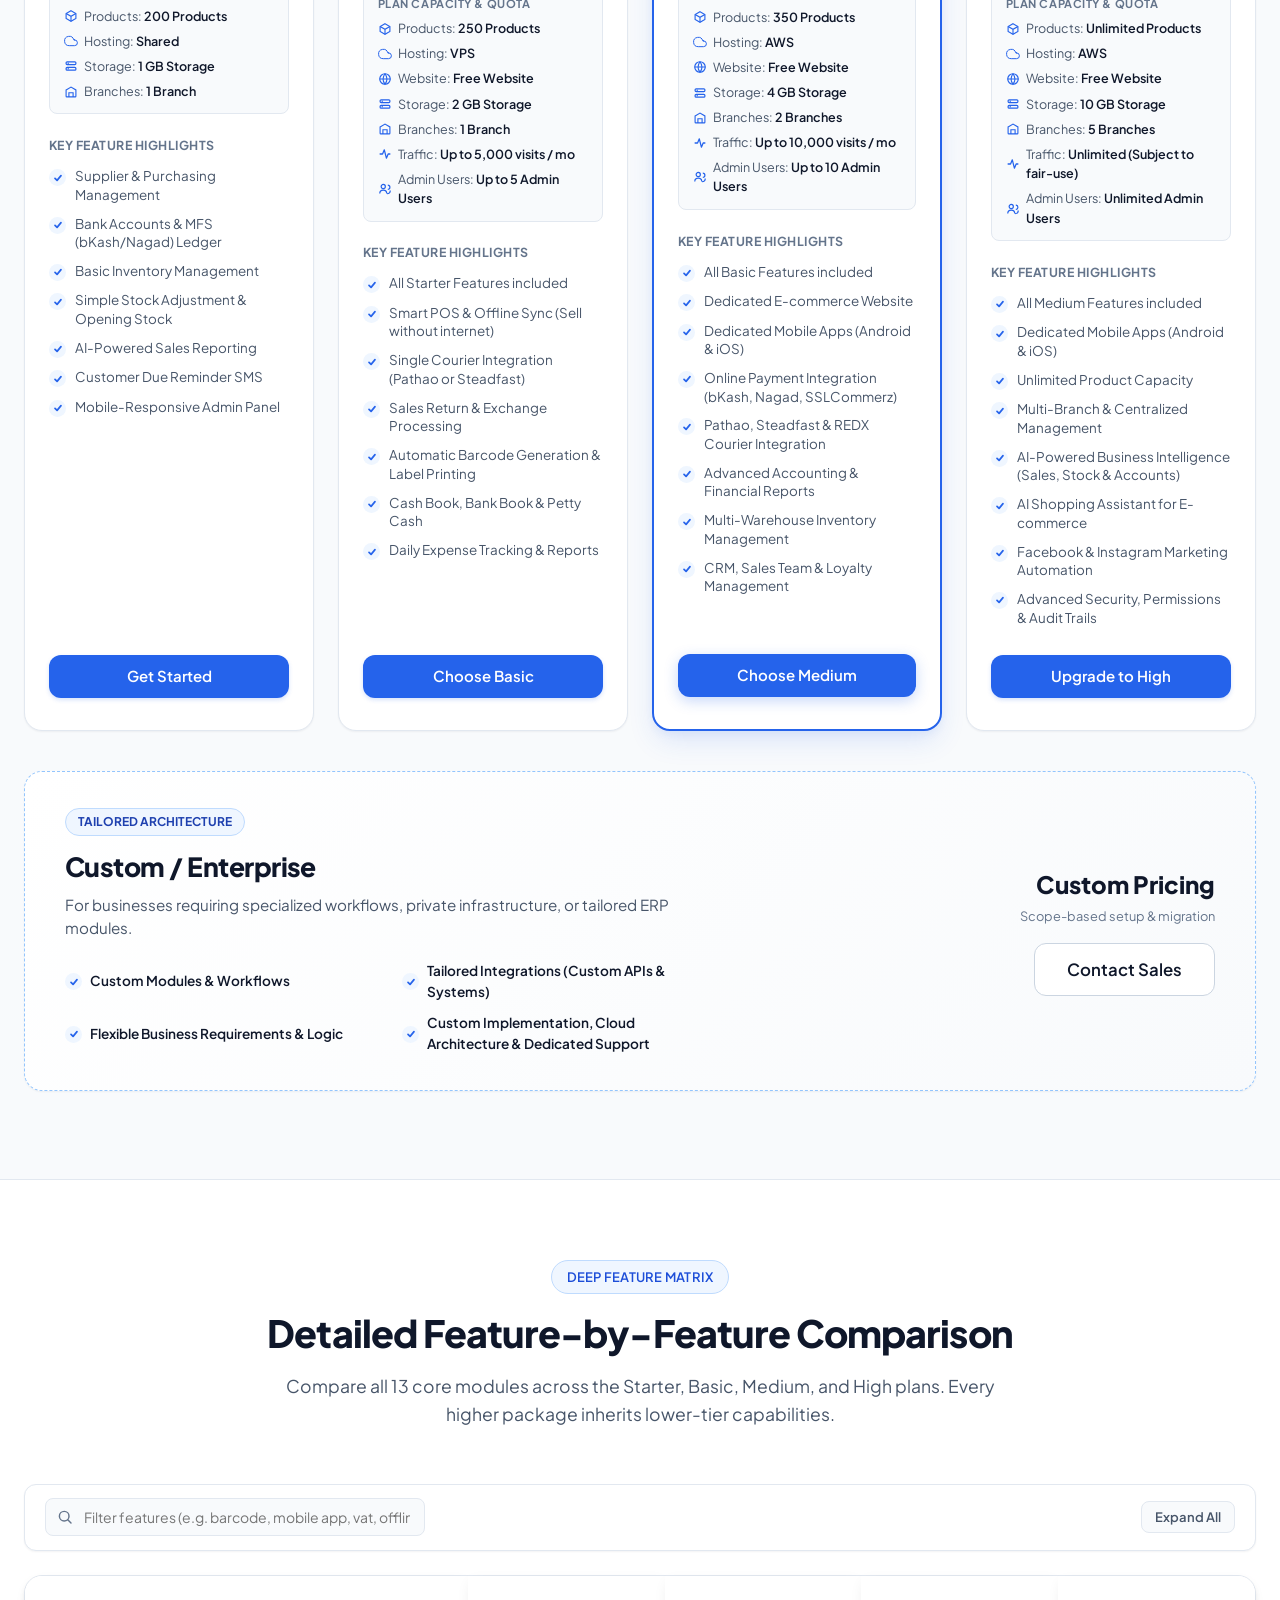
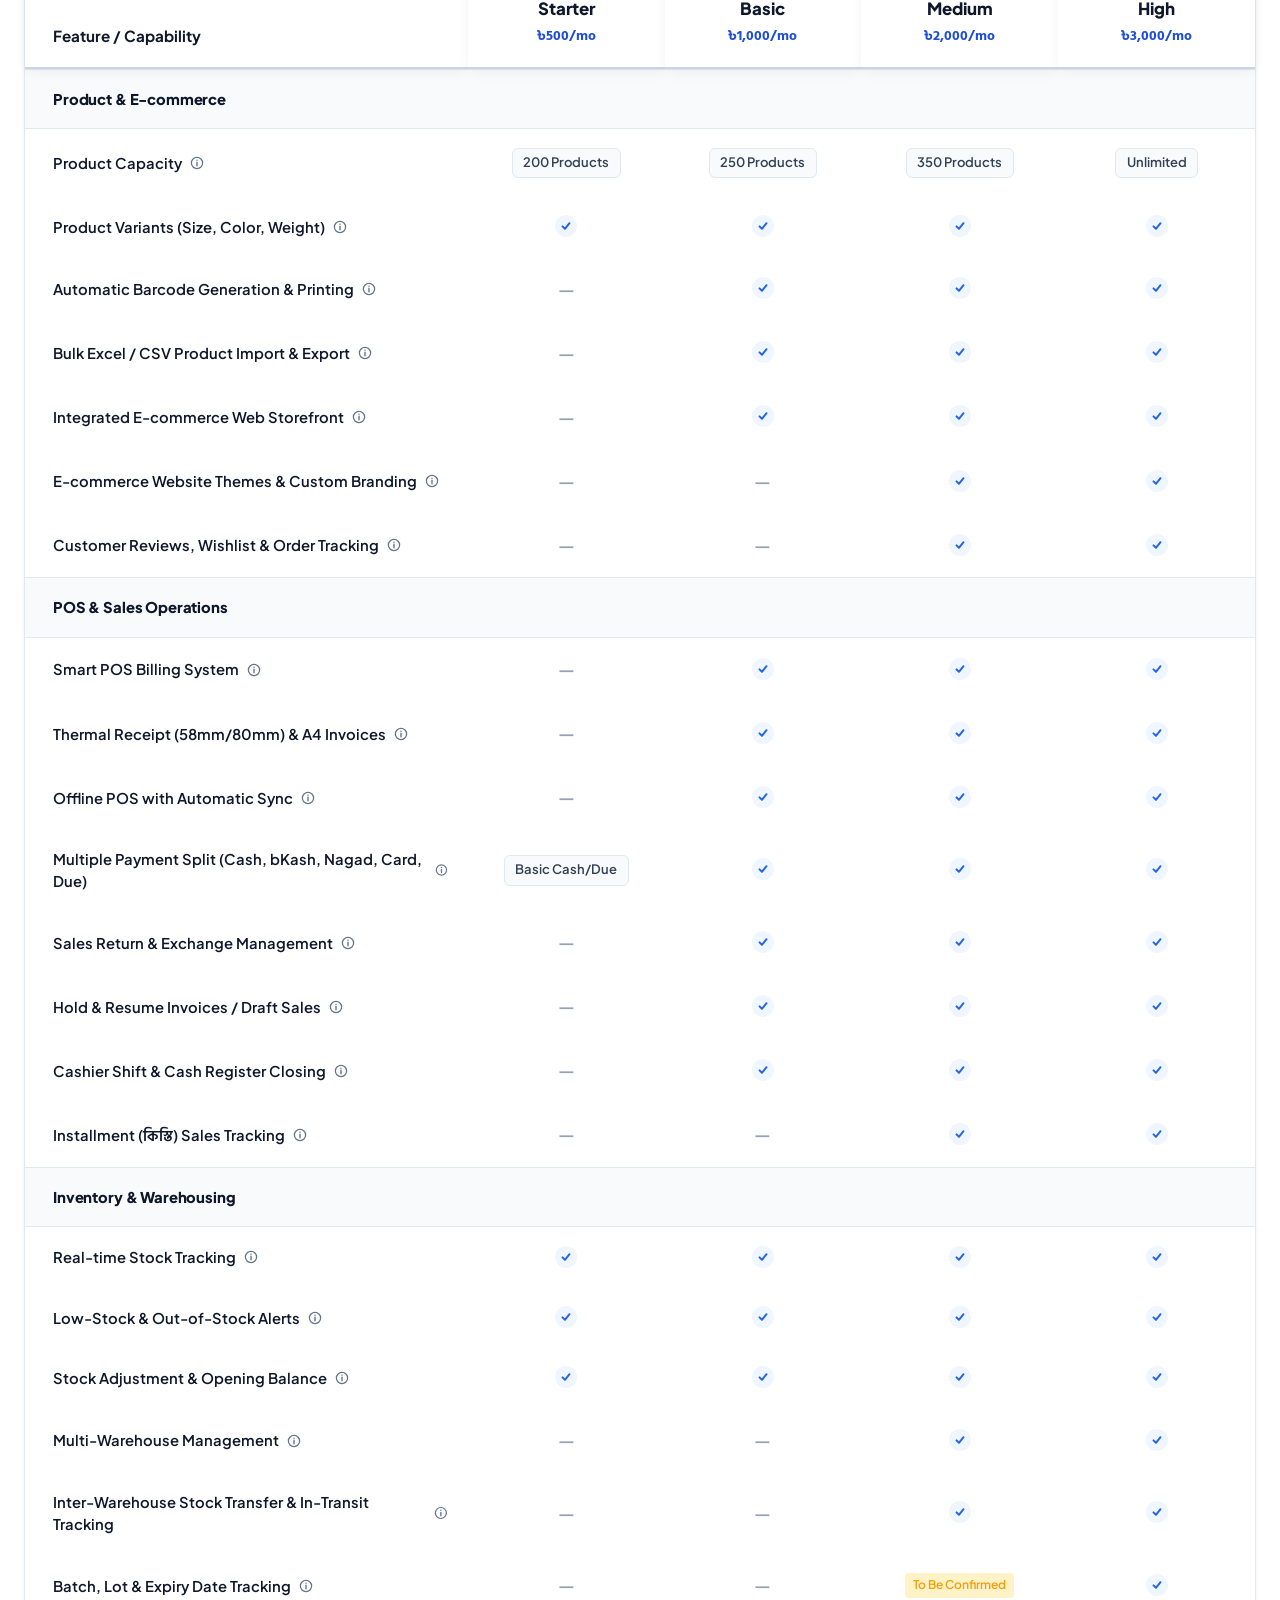
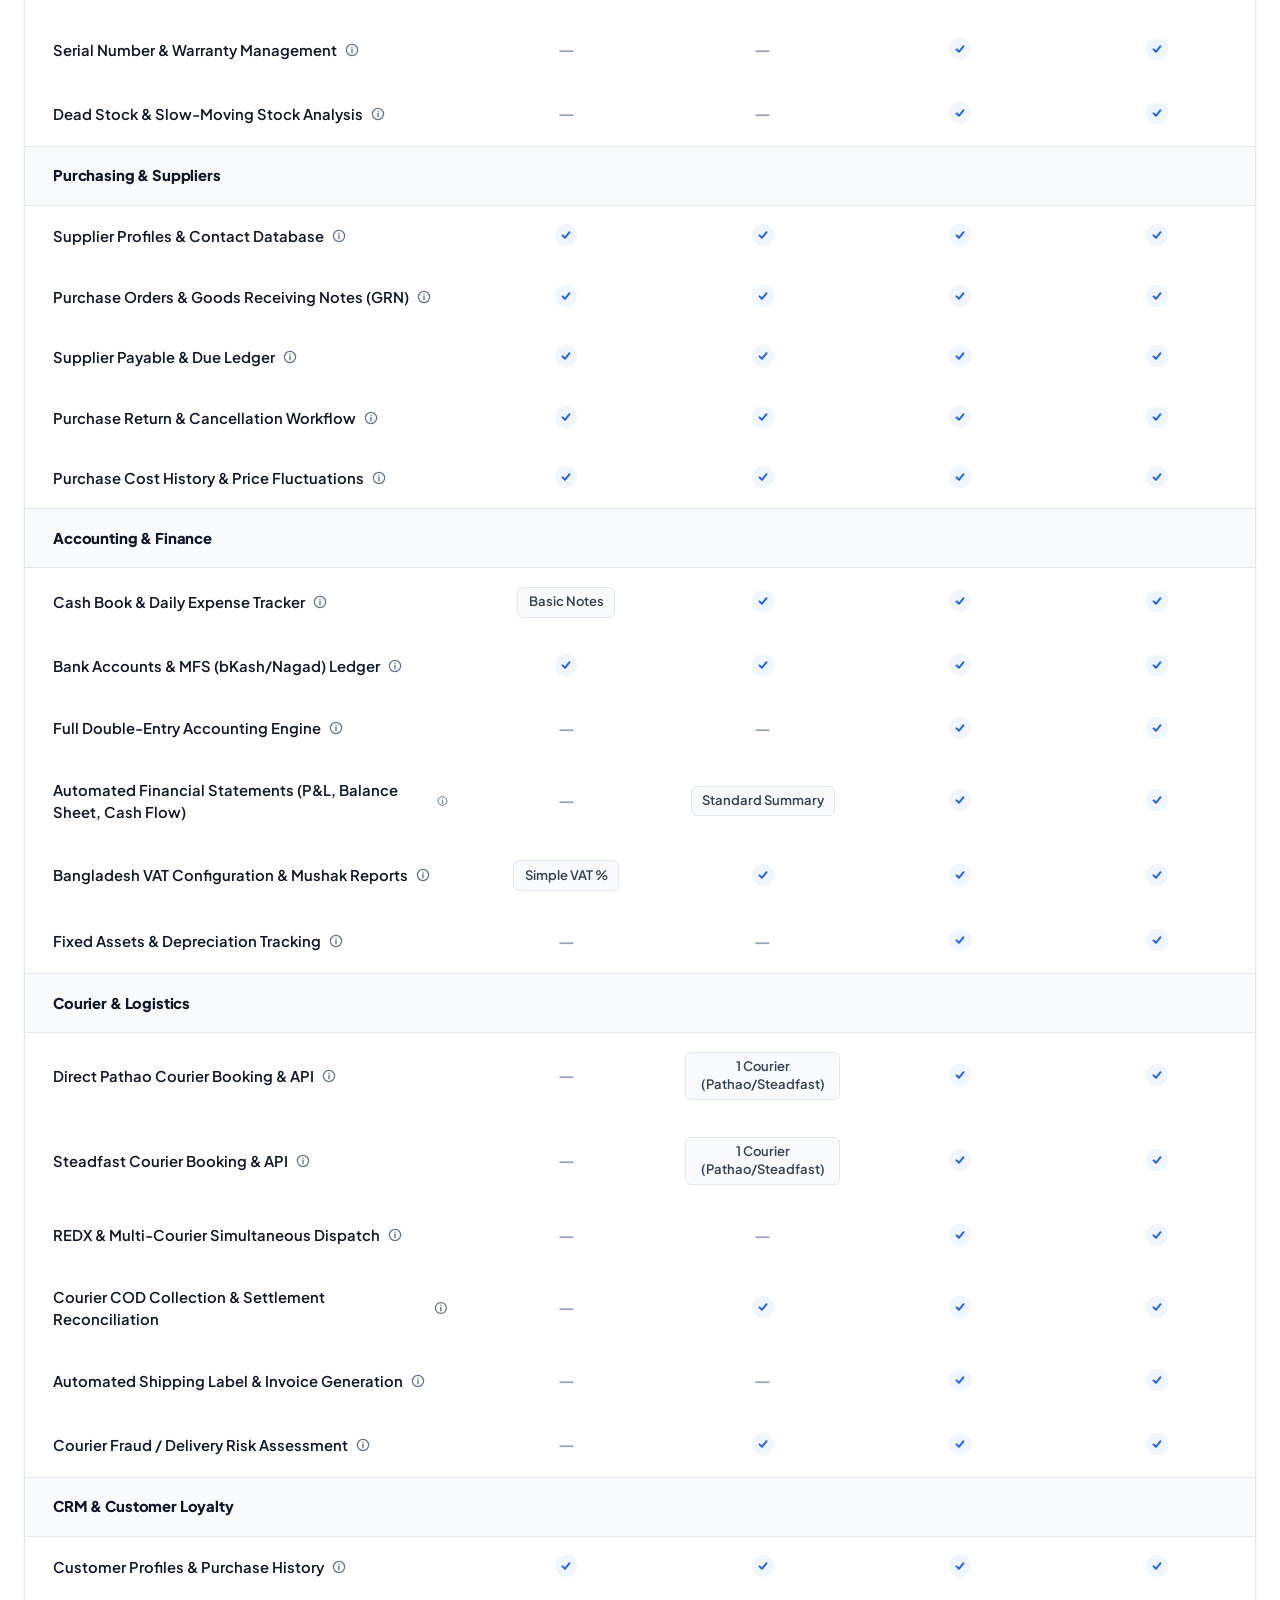
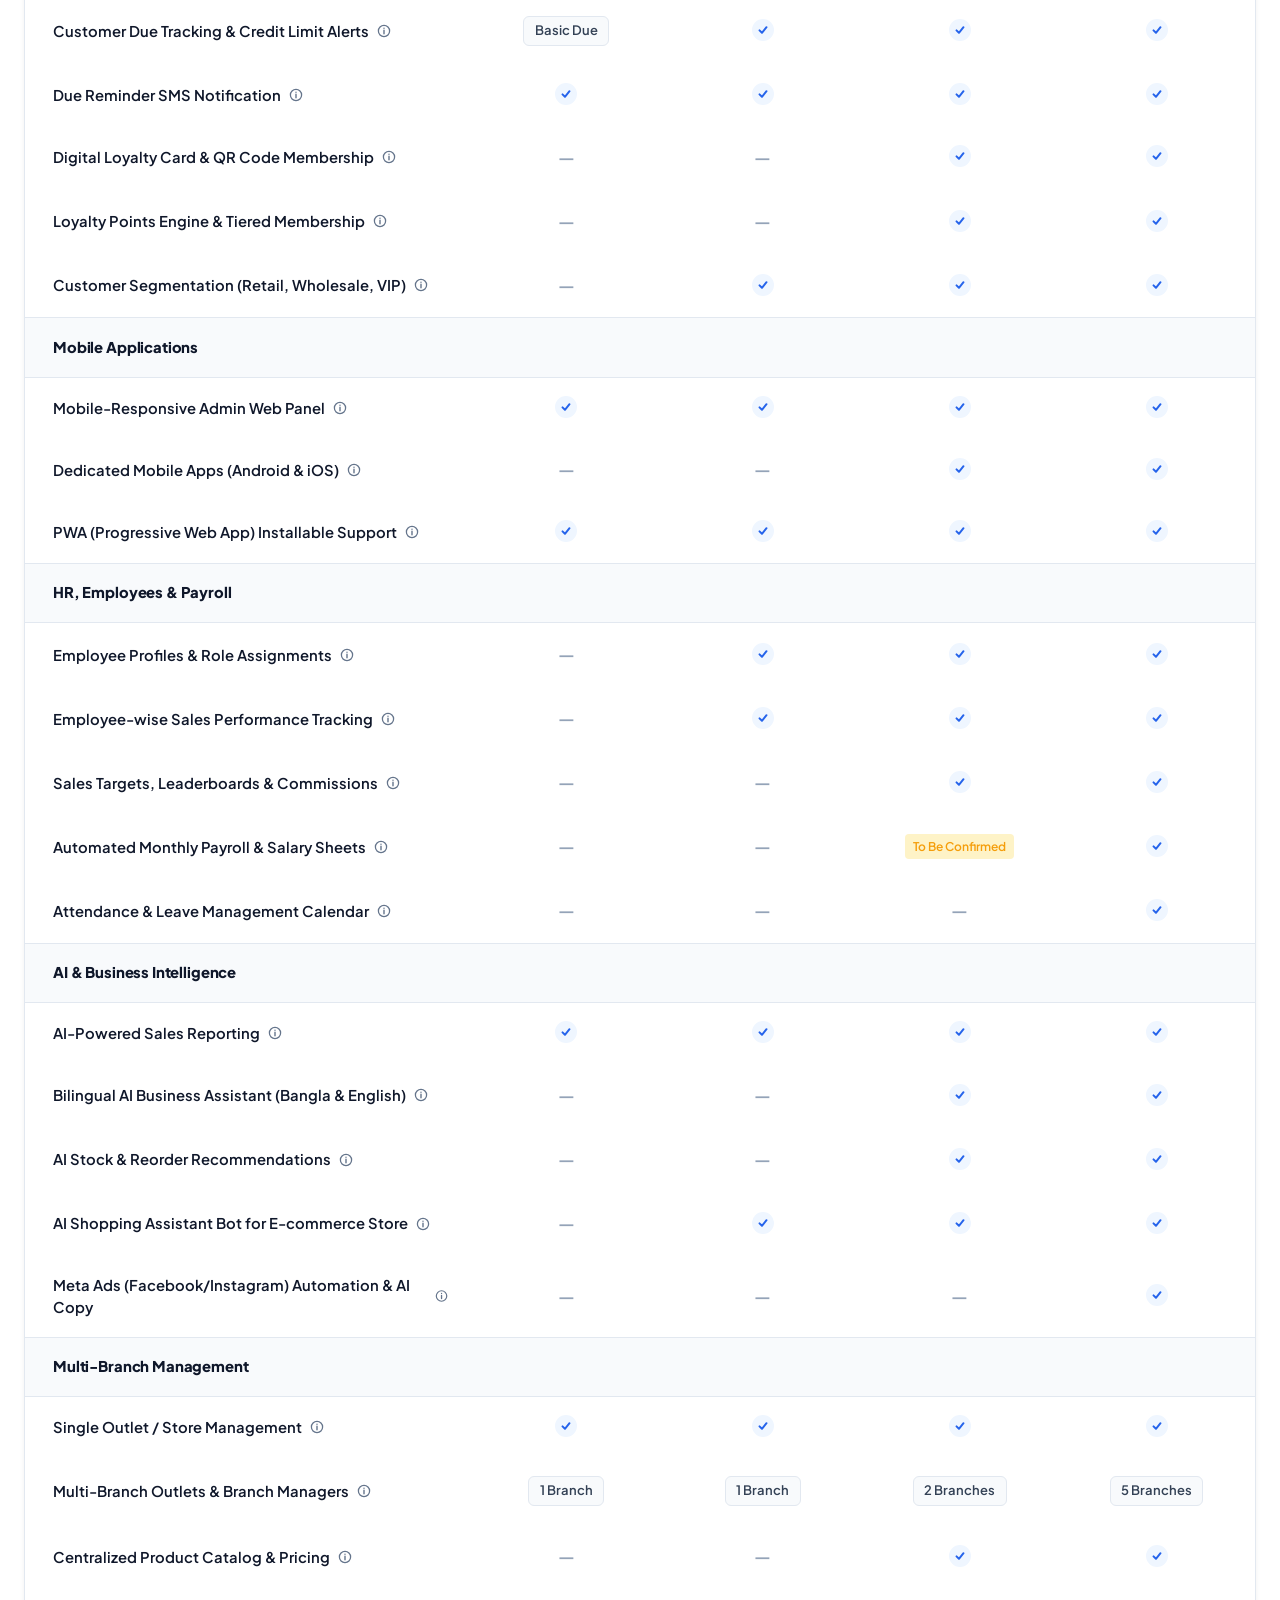
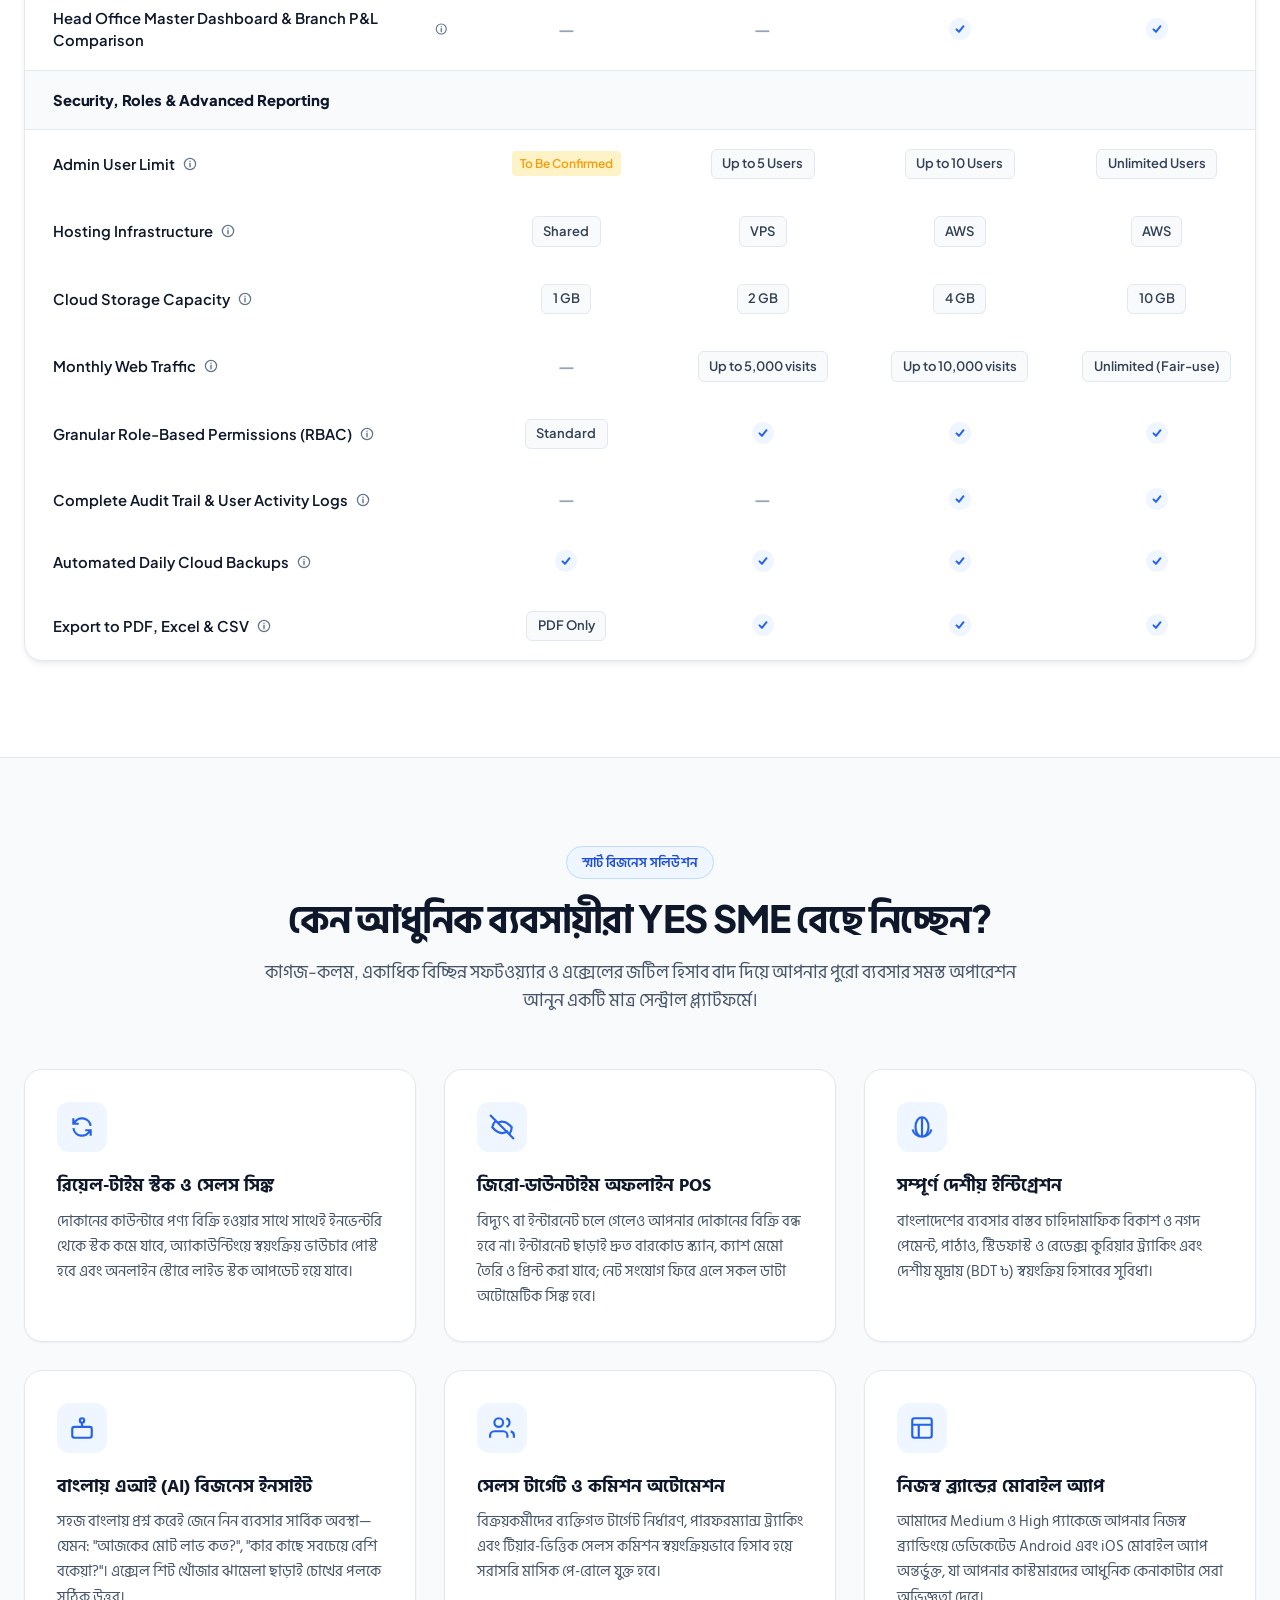
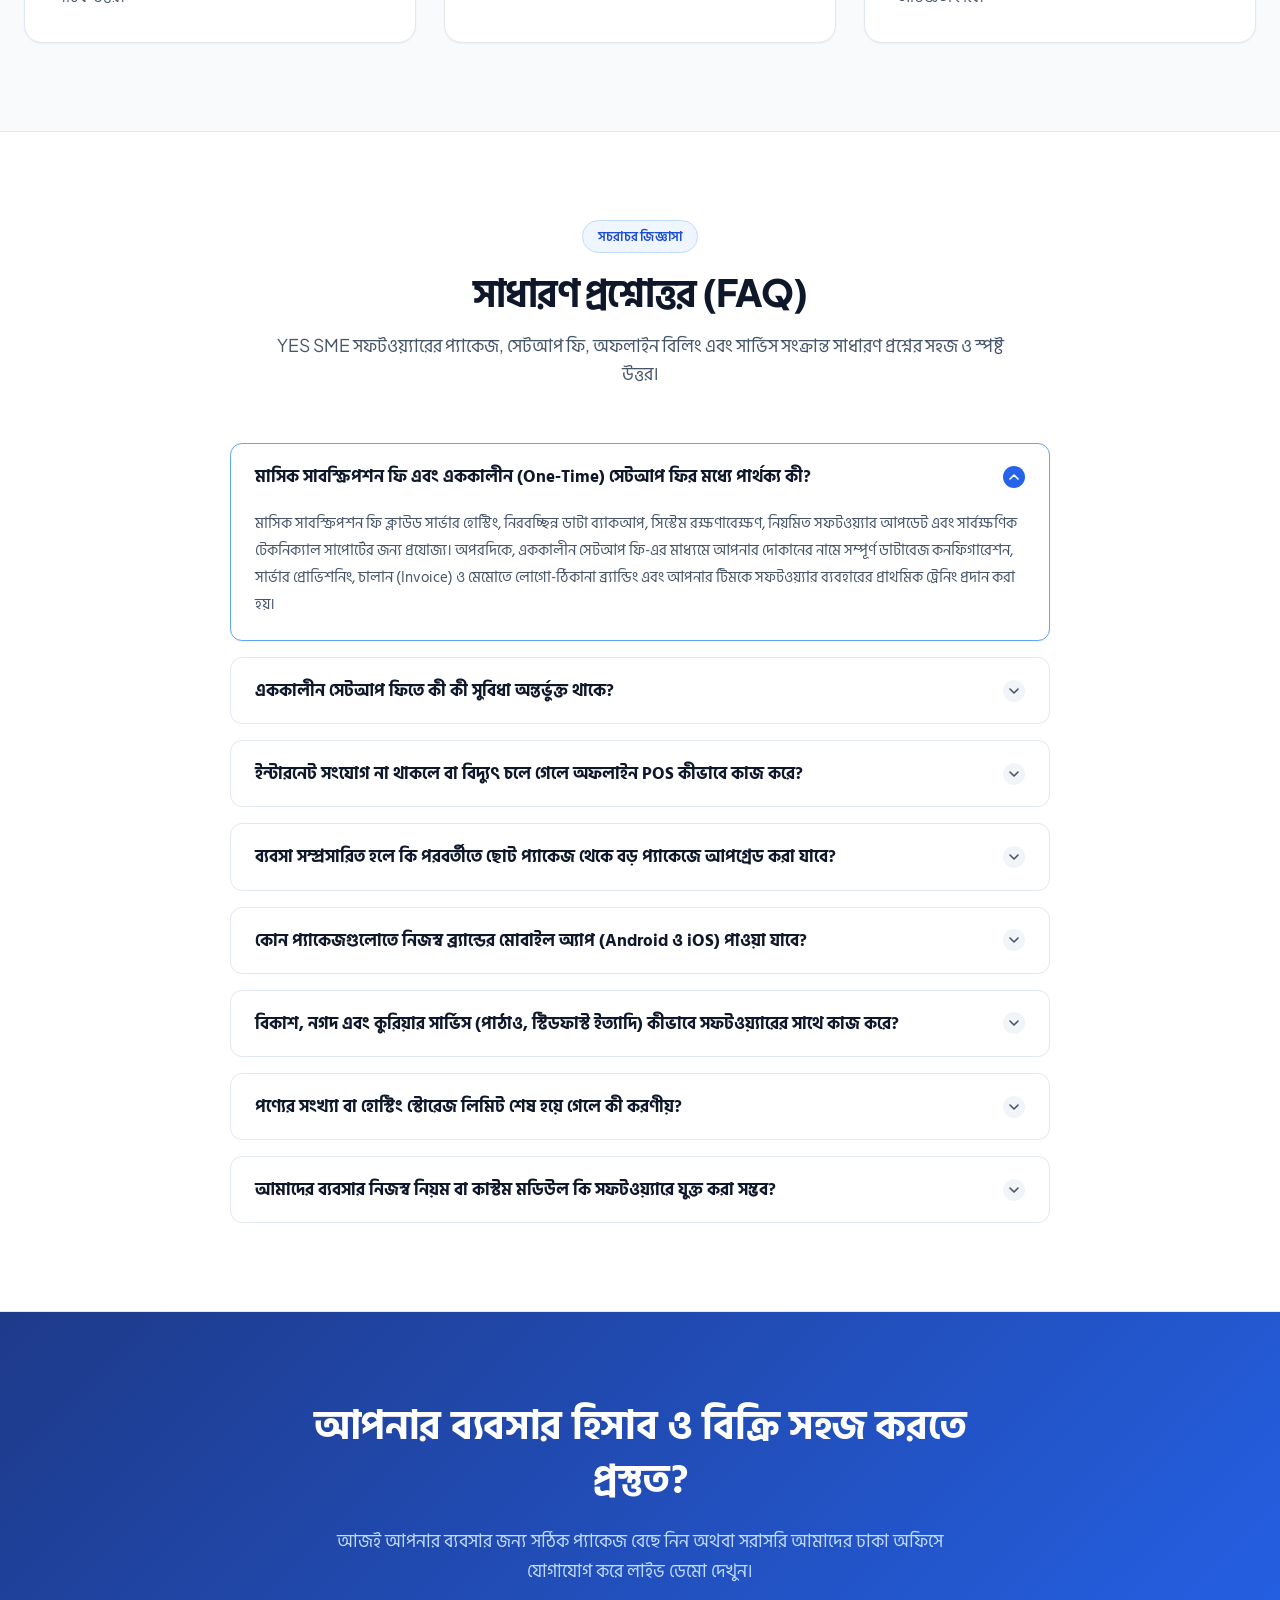
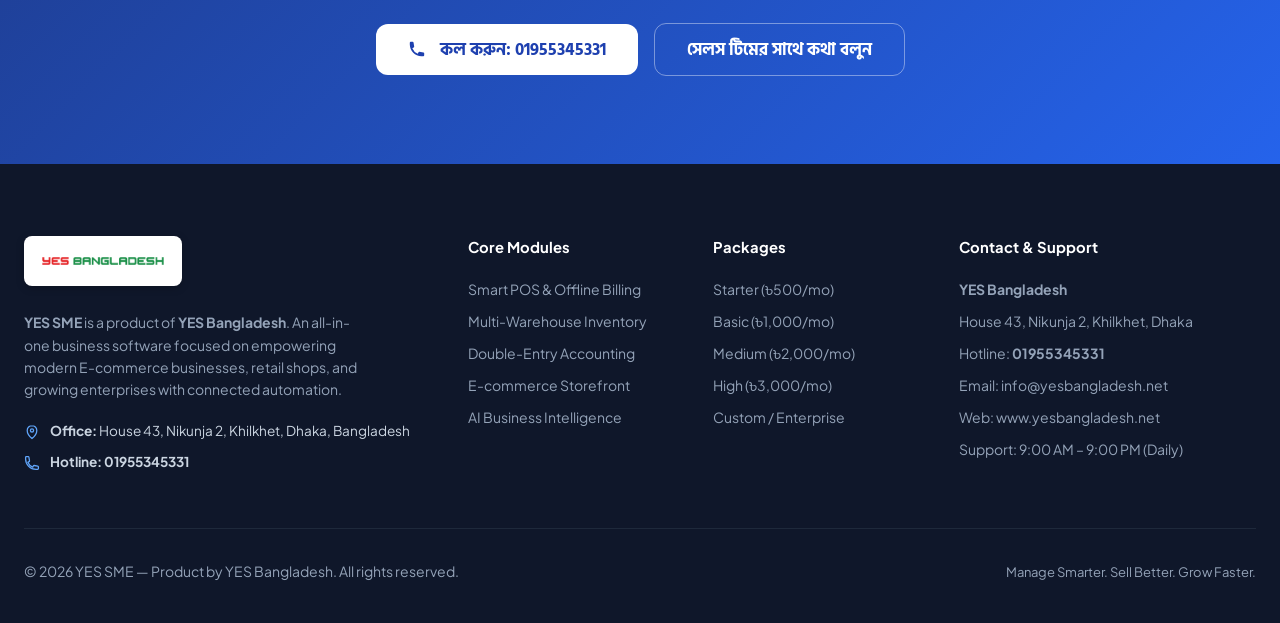
==== commit 3c05a9f5: "Update contact info (info@yesbangladesh.net, www.yesbangladesh.net), add core facilities section to " ====
--- a/index.html
+++ b/index.html
@@ -39,6 +39,12 @@
       </nav>
 
       <div class="nav-cta-wrap">
+        <a href="tel:01955345331" class="nav-phone-link" title="Call Sales Hotline">
+          <svg viewBox="0 0 20 20" fill="currentColor" width="13" height="13">
+            <path d="M2 3a1 1 0 011-1h2.153a1 1 0 01.986.836l.74 4.435a1 1 0 01-.54 1.06l-1.548.773a11.037 11.037 0 006.105 6.105l.774-1.548a1 1 0 011.059-.54l4.435.74a1 1 0 01.836.986V17a1 1 0 01-1 1h-2C7.82 18 2 12.18 2 5V3z"/>
+          </svg>
+          <span>01955345331</span>
+        </a>
         <button type="button" class="btn btn-sm btn-primary open-plan-modal" data-plan-id="basic">
           <span>Get Started</span>
           <svg viewBox="0 0 16 16" fill="none" stroke="currentColor" width="14" height="14" aria-hidden="true">
@@ -105,7 +111,7 @@
             <span class="micro-divider">•</span>
             <span class="micro-item">
               <svg viewBox="0 0 16 16" fill="currentColor" width="14" height="14"><path d="M13.78 4.22a.75.75 0 010 1.06l-7.25 7.25a.75.75 0 01-1.06 0L2.22 9.28a.75.75 0 011.06-1.06L6 10.94l6.72-6.72a.75.75 0 011.06 0z"/></svg>
-              সার্বক্ষণিক ঢাকা সাপোর্ট
+              সার্বক্ষণিক ঢাকা সাপোর্ট (01955345331)
             </span>
           </div>
 
@@ -395,8 +401,11 @@
         </p>
 
         <div class="final-cta-actions">
-          <a href="#pricing" class="btn btn-lg btn-white">
-            প্যাকেজগুলো দেখুন
+          <a href="tel:01955345331" class="btn btn-lg btn-white">
+            <svg viewBox="0 0 20 20" fill="currentColor" width="18" height="18" style="margin-right: 6px; vertical-align: text-bottom;">
+              <path d="M2 3a1 1 0 011-1h2.153a1 1 0 01.986.836l.74 4.435a1 1 0 01-.54 1.06l-1.548.773a11.037 11.037 0 006.105 6.105l.774-1.548a1 1 0 011.059-.54l4.435.74a1 1 0 01.836.986V17a1 1 0 01-1 1h-2C7.82 18 2 12.18 2 5V3z"/>
+            </svg>
+            <span>কল করুন: 01955345331</span>
           </a>
           <button type="button" class="btn btn-lg btn-ghost-white open-plan-modal" data-plan-id="custom">
             সেলস টিমের সাথে কথা বলুন
@@ -426,6 +435,12 @@
               </svg>
               <span><strong>Office:</strong> House 43, Nikunja 2, Khilkhet, Dhaka, Bangladesh</span>
             </div>
+            <div class="footer-address-item">
+              <svg viewBox="0 0 20 20" fill="none" stroke="currentColor" width="16" height="16">
+                <path d="M2 3a1 1 0 011-1h2.153a1 1 0 01.986.836l.74 4.435a1 1 0 01-.54 1.06l-1.548.773a11.037 11.037 0 006.105 6.105l.774-1.548a1 1 0 011.059-.54l4.435.74a1 1 0 01.836.986V17a1 1 0 01-1 1h-2C7.82 18 2 12.18 2 5V3z" stroke-width="1.6"/>
+              </svg>
+              <span><strong>Hotline:</strong> <a href="tel:01955345331" style="color:inherit; text-decoration:none; font-weight:700;">01955345331</a></span>
+            </div>
           </div>
         </div>
 
@@ -456,8 +471,9 @@
           <ul class="footer-links">
             <li><strong>YES Bangladesh</strong></li>
             <li>House 43, Nikunja 2, Khilkhet, Dhaka</li>
-            <li>Hotline: +880 1700-000000</li>
-            <li>Email: sales@yesbangladesh.com</li>
+            <li>Hotline: <a href="tel:01955345331" style="color: inherit; text-decoration: none; font-weight: 700;">01955345331</a></li>
+            <li>Email: <a href="mailto:info@yesbangladesh.net" style="color: inherit; text-decoration: none;">info@yesbangladesh.net</a></li>
+            <li>Web: <a href="https://www.yesbangladesh.net" target="_blank" rel="noopener noreferrer" style="color: inherit; text-decoration: none;">www.yesbangladesh.net</a></li>
             <li>Support: 9:00 AM – 9:00 PM (Daily)</li>
           </ul>
         </div>
--- a/css/style.css
+++ b/css/style.css
@@ -288,6 +288,44 @@
   align-items: center;
   gap: 0.75rem;
   flex-shrink: 0;
+}
+
+.nav-phone-link {
+  display: inline-flex;
+  align-items: center;
+  gap: 0.45rem;
+  font-size: 0.8125rem;
+  font-weight: 700;
+  color: var(--primary-700);
+  background: rgba(37, 99, 235, 0.08);
+  border: 1px solid rgba(37, 99, 235, 0.22);
+  padding: 0.42rem 0.85rem;
+  border-radius: var(--radius-full);
+  text-decoration: none;
+  transition: all var(--transition-fast);
+  white-space: nowrap;
+}
+
+.nav-phone-link:hover {
+  background: rgba(37, 99, 235, 0.16);
+  color: var(--primary-800);
+  border-color: rgba(37, 99, 235, 0.4);
+  transform: translateY(-1px);
+}
+
+.nav-phone-link svg {
+  flex-shrink: 0;
+  color: var(--primary-600);
+}
+
+@media (max-width: 640px) {
+  .nav-phone-link span {
+    display: none;
+  }
+  .nav-phone-link {
+    padding: 0.45rem;
+    border-radius: 50%;
+  }
 }
 
 .nav-cta-wrap .btn {
